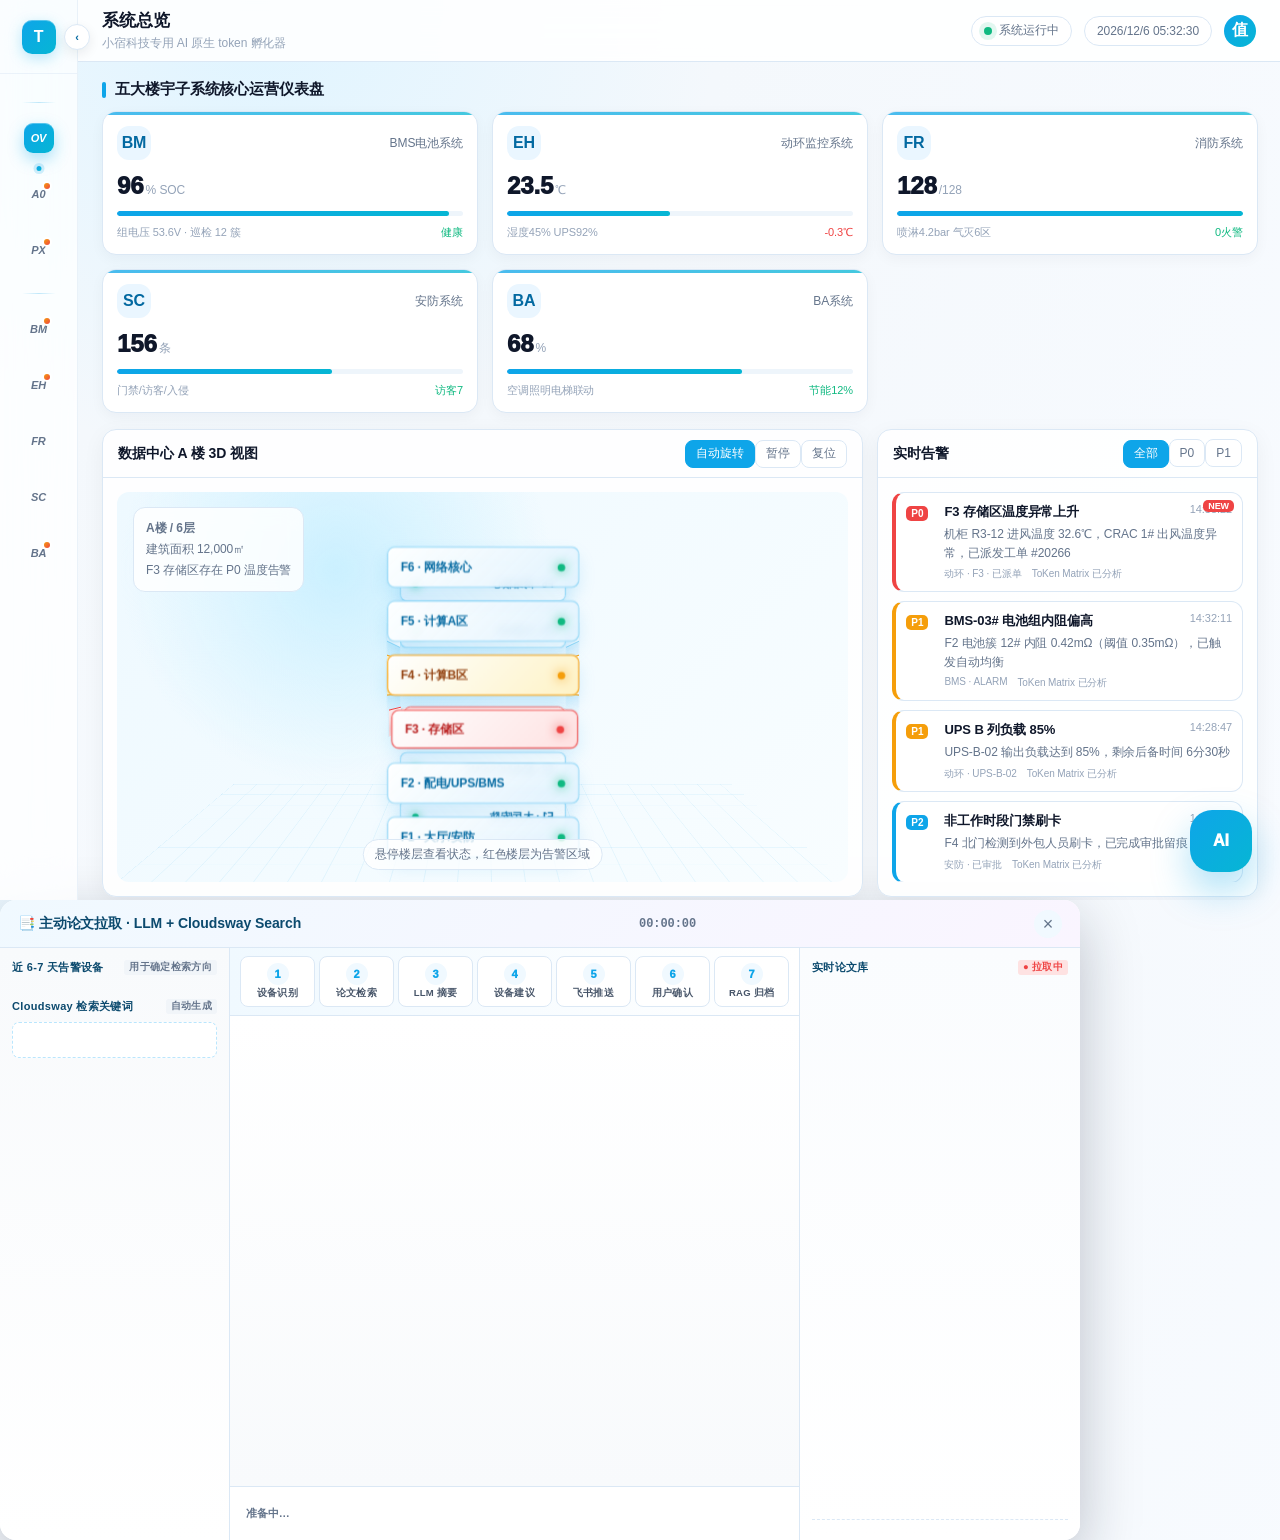
==== backend/console.html @ 140386ed "init: ToKen Matrix - 小宿科技原生AI token孵化器 (机房智能运维 AI Agent 系统)" ====
<!DOCTYPE html>
<html lang="zh-CN">
<head>
  <meta charset="UTF-8" />
  <meta name="viewport" content="width=device-width, initial-scale=1.0" />
  <title>ToKen Matrix · 小宿科技原生 AI token 孵化器</title>
  <style>
    :root{
      --page:#f4f8fc;--card:#fff;--soft:#eaf6ff;--soft2:#f8fbff;--line:#dbe8f5;
      --blue:#0ea5e9;--blue2:#06b6d4;--blue3:#0369a1;--green:#10b981;--orange:#f59e0b;--red:#ef4444;
      --title:#0f172a;--text:#334155;--muted:#64748b;--weak:#94a3b8;
      --shadow:0 10px 30px rgba(15,23,42,.08);--shadow2:0 16px 42px rgba(14,165,233,.16);
      --radius:14px;
    }
    *{box-sizing:border-box} body{margin:0;font-family:-apple-system,BlinkMacSystemFont,"SF Pro Display","SF Pro Text","Helvetica Neue","PingFang SC","Microsoft YaHei",sans-serif;background:radial-gradient(circle at 20% 0%,#dff4ff 0,#f4f8fc 34%,#f8fbff 100%);color:var(--text);height:100vh;overflow:hidden;-webkit-font-smoothing:antialiased;-moz-osx-font-smoothing:grayscale;letter-spacing:-.005em}
    /* ============== 苹果风侧边栏（图标 + 浮点） ============== */
    .app{height:100vh;display:flex}
    .sidebar{width:78px;background:rgba(255,255,255,.78);border-right:1px solid rgba(219,232,245,.55);backdrop-filter:blur(24px) saturate(180%);-webkit-backdrop-filter:blur(24px) saturate(180%);display:flex;flex-direction:column;align-items:center;transition:width .35s cubic-bezier(.4,0,.2,1);position:relative;z-index:10}
    .brand{height:74px;width:100%;display:flex;justify-content:center;align-items:center;border-bottom:1px solid rgba(219,232,245,.5);overflow:hidden;position:relative}
    .brand .logo{width:34px;height:34px;border-radius:10px;background:linear-gradient(135deg,#0ea5e9 0%,#06b6d4 100%);color:#fff;display:grid;place-items:center;font-weight:800;font-size:16px;box-shadow:0 4px 14px rgba(14,165,233,.28),inset 0 1px 0 rgba(255,255,255,.3);flex:0 0 auto;transition:transform .3s cubic-bezier(.4,0,.2,1)}
    .brand:hover .logo{transform:scale(1.08) rotate(-4deg)}
    .brand b,.brand span{display:none}
    .toggle-btn{position:absolute;top:24px;right:-13px;width:26px;height:26px;border-radius:50%;background:#fff;border:1px solid var(--line);box-shadow:0 4px 12px rgba(15,23,42,.08);color:var(--blue3);font-size:11px;font-weight:900;cursor:pointer;display:grid;place-items:center;z-index:5;transition:transform .3s cubic-bezier(.4,0,.2,1),background .2s,color .2s,box-shadow .2s}
    .toggle-btn:hover{background:var(--blue);color:#fff;border-color:var(--blue);box-shadow:0 6px 18px rgba(14,165,233,.32)}
    /* 菜单主体 */
    .menu{padding:14px 0;overflow:auto;width:100%;display:flex;flex-direction:column;align-items:center;gap:2px;flex:1}
    .menu::-webkit-scrollbar{width:0;display:none}
    .group{width:34px;height:1px;background:linear-gradient(90deg,transparent,rgba(14,165,233,.25),transparent);margin:14px 0 6px}
    /* 菜单项（图标 + 浮点） */
    .menu-item{width:52px;height:52px;border-radius:14px;display:grid;place-items:center;cursor:pointer;color:var(--muted);font-size:0;transition:transform .25s cubic-bezier(.4,0,.2,1),background .2s,color .2s;position:relative;margin:1px 0}
    .menu-item .menu-ico{width:30px;height:30px;border-radius:9px;display:grid;place-items:center;background:transparent;color:var(--muted);font-size:11px;font-weight:800;transition:all .3s cubic-bezier(.4,0,.2,1);position:relative}
    .menu-item .menu-ico::before{content:"";position:absolute;inset:0;border-radius:9px;background:linear-gradient(135deg,rgba(14,165,233,.08),rgba(6,182,212,.04));opacity:0;transition:opacity .25s}
    .menu-item:hover{transform:translateY(-1px)}
    .menu-item:hover .menu-ico{color:var(--blue3);background:rgba(14,165,233,.08)}
    .menu-item:hover .menu-ico::before{opacity:1}
    /* 选中状态：浮点指示（下方） + 图标高亮 */
    .menu-item.active .menu-ico{color:#fff;background:linear-gradient(135deg,#0ea5e9,#06b6d4);box-shadow:0 6px 16px rgba(14,165,233,.35),inset 0 1px 0 rgba(255,255,255,.3)}
    .menu-item.active::after{content:"";position:absolute;left:50%;bottom:-7px;width:5px;height:5px;border-radius:50%;background:linear-gradient(135deg,#0ea5e9,#06b6d4);transform:translateX(-50%);box-shadow:0 0 0 3px rgba(14,165,233,.18);animation:pxmDotIn .35s cubic-bezier(.4,0,.2,1)}
    @keyframes pxmDotIn{from{transform:translateX(-50%) scale(0);opacity:0}to{transform:translateX(-50%) scale(1);opacity:1}}
    .menu-item .badge,.menu-item.active .menu-ico::after{display:none}
    .menu-item .menu-ico::after{content:"";position:absolute;top:4px;right:4px;width:6px;height:6px;border-radius:50%;background:linear-gradient(135deg,#f59e0b,#ef4444);box-shadow:0 0 0 2px #fff;display:none}
    .menu-item[data-warn="1"] .menu-ico::after{display:block}
    /* 收起/展开状态 */
    .app.collapsed .sidebar{width:0;border-right-color:transparent}
    .app.collapsed .menu{opacity:0;pointer-events:none}
    .app.collapsed .toggle-btn{transform:rotate(180deg)}
    .app.collapsed .content,.app.collapsed .topbar{padding-left:24px}
    .app .content,.app .topbar{padding-left:24px;transition:padding-left .35s cubic-bezier(.4,0,.2,1)}
    .main{flex:1;min-width:0;display:flex;flex-direction:column}.topbar{height:62px;background:rgba(255,255,255,.88);border-bottom:1px solid var(--line);display:flex;align-items:center;justify-content:space-between;padding:0 24px;backdrop-filter:blur(18px)}.crumb b{color:var(--title);font-size:17px}.crumb span{display:block;color:var(--weak);font-size:12px;margin-top:3px}
    /* 小宿科技 logo:浅蓝色,仅在 agent-ops 页面显示 */
    .brand-xiaosu{display:none;align-items:center;height:24px;padding:0 10px 0 12px;margin-left:14px;background:linear-gradient(135deg,#f0f9ff,#e0f2fe);border:1px solid #bae6fd;border-radius:999px;position:relative;flex:0 0 auto;box-shadow:0 2px 6px rgba(14,165,233,.1)}
    .brand-xiaosu::before{content:"";width:5px;height:5px;border-radius:50%;background:linear-gradient(135deg,#38bdf8,#0ea5e9);margin-right:6px;box-shadow:0 0 0 3px rgba(56,189,248,.18);animation:pulse 2.4s infinite;flex:0 0 auto}
    .brand-xiaosu svg{height:14px;width:auto;display:block;filter:drop-shadow(0 1px 2px rgba(56,189,248,.3))}
    .brand-xiaosu.show{display:inline-flex;animation:brandIn .35s cubic-bezier(.4,0,.2,1) both}
    @keyframes brandIn{from{opacity:0;transform:translateX(-8px) scale(.92)}to{opacity:1;transform:translateX(0) scale(1)}}.top-actions{display:flex;align-items:center;gap:12px}.pill{height:30px;border:1px solid var(--line);border-radius:999px;background:#fff;padding:0 12px;display:flex;align-items:center;gap:7px;font-size:12px;color:var(--muted)}.dot{width:8px;height:8px;border-radius:50%;background:var(--green);box-shadow:0 0 0 5px rgba(16,185,129,.12);animation:pulse 2s infinite}.avatar{width:32px;height:32px;border-radius:50%;background:linear-gradient(135deg,var(--blue),var(--blue2));color:#fff;display:grid;place-items:center;font-weight:800}
    .content{flex:1;overflow:auto;padding:18px 22px 92px}.page{display:none;animation:fade .22s ease}.page.active{display:block}.section-title{display:flex;align-items:center;gap:9px;font-weight:900;color:var(--title);font-size:15px;margin:0 0 12px}.section-title:before{content:"";width:4px;height:16px;border-radius:4px;background:var(--blue)}
    .metrics{display:grid;grid-template-columns:repeat(5,minmax(0,1fr));gap:14px;margin-bottom:16px;align-items:stretch}.metric{background:var(--card);border:1px solid var(--line);border-radius:var(--radius);padding:14px;box-shadow:0 4px 14px rgba(15,23,42,.04);position:relative;overflow:hidden;transition:.25s;display:flex;flex-direction:column;min-height:138px}.metric:hover{transform:translateY(-3px);box-shadow:var(--shadow2);border-color:#9bdcff}.metric:after{content:"";position:absolute;inset:0 0 auto 0;height:3px;background:linear-gradient(90deg,var(--blue),var(--blue2));opacity:.75}.metric-head{display:flex;justify-content:space-between;align-items:center;margin-bottom:12px}.metric-ico{width:34px;height:34px;border-radius:12px;background:var(--soft);color:var(--blue3);font-weight:900;display:grid;place-items:center}.metric small{color:var(--muted);font-size:12px}.value{font-size:24px;font-weight:950;color:var(--title);font-variant-numeric:tabular-nums}.unit{font-size:12px;color:var(--weak);font-weight:500;margin-left:2px}.bar{height:5px;background:#eef5fb;border-radius:99px;margin:11px 0 9px;overflow:hidden}.bar i{display:block;height:100%;width:60%;background:linear-gradient(90deg,var(--blue),var(--blue2));border-radius:99px;transition:.7s}.meta{display:flex;justify-content:space-between;color:var(--weak);font-size:11px}.up{color:var(--green)}.down{color:var(--red)}.warnText{color:var(--orange)}
    .mid{display:grid;grid-template-columns:minmax(520px,2fr) minmax(330px,1fr);gap:14px;margin-bottom:16px;align-items:stretch}.mid>.panel{display:flex;flex-direction:column}.panel{background:rgba(255,255,255,.92);border:1px solid var(--line);border-radius:var(--radius);box-shadow:0 6px 22px rgba(15,23,42,.05);overflow:hidden}.panel-h{height:48px;border-bottom:1px solid var(--line);display:flex;align-items:center;justify-content:space-between;padding:0 15px}.panel-h b{color:var(--title);font-size:14px}.panel-b{padding:14px}.btn{border:1px solid var(--line);background:#fff;color:var(--muted);border-radius:8px;height:28px;padding:0 10px;cursor:pointer;font-size:12px;transition:.18s}.btn:hover,.btn.active{background:var(--blue);border-color:var(--blue);color:#fff}
    .building{height:390px;border-radius:12px;background:radial-gradient(circle at 30% 20%,#cbf0ff 0,transparent 36%),linear-gradient(135deg,#eef9ff,#f8fdff);position:relative;overflow:hidden;perspective:1200px;display:grid;place-items:center}.building:before{content:"";position:absolute;inset:0;background-image:linear-gradient(rgba(14,165,233,.08) 1px,transparent 1px),linear-gradient(90deg,rgba(14,165,233,.08) 1px,transparent 1px);background-size:34px 34px;transform:perspective(700px) rotateX(62deg) translateY(40%);transform-origin:bottom}.building-info{position:absolute;left:16px;top:15px;background:rgba(255,255,255,.84);border:1px solid var(--line);border-radius:12px;padding:10px 12px;line-height:1.75;font-size:12px;color:var(--muted);backdrop-filter:blur(10px)}.stage{width:200px;height:310px;position:relative;transform-style:preserve-3d;animation:rotateBuilding 24s linear infinite}.stage.paused{animation-play-state:paused}.floor{position:absolute;left:50%;top:50%;width:178px;height:38px;margin-left:-89px;transform-style:preserve-3d;transition:.25s;cursor:pointer}.floor:hover{filter:brightness(1.02);scale:1.04}.face{position:absolute;inset:0;border:1px solid rgba(14,165,233,.42);border-radius:7px;background:linear-gradient(135deg,rgba(255,255,255,.96),rgba(224,242,254,.9));box-shadow:0 8px 18px rgba(14,165,233,.14);display:flex;align-items:center;justify-content:space-between;padding:0 12px;font-size:11px;font-weight:900;color:var(--blue3);backdrop-filter:blur(4px)}.front{transform:translateZ(89px)}.back{transform:translateZ(-89px) rotateY(180deg)}.right{transform:rotateY(90deg) translateZ(89px)}.left{transform:rotateY(-90deg) translateZ(89px)}.floor.alert .face{border-color:var(--red);background:linear-gradient(135deg,#fff,#fee2e2);color:#b91c1c;animation:alarm 1.4s infinite}.floor.warn .face{border-color:var(--orange);background:linear-gradient(135deg,#fff,#fef3c7);color:#92400e}.led{width:7px;height:7px;border-radius:50%;background:var(--green);box-shadow:0 0 10px var(--green)}.floor.alert .led{background:var(--red);box-shadow:0 0 10px var(--red)}.floor.warn .led{background:var(--orange);box-shadow:0 0 10px var(--orange)}.hint{position:absolute;bottom:12px;left:50%;transform:translateX(-50%);font-size:12px;color:var(--muted);background:rgba(255,255,255,.8);border:1px solid var(--line);border-radius:999px;padding:6px 12px}
    .alerts{height:390px;overflow:auto}.alert{display:flex;gap:10px;border:1px solid var(--line);border-left-width:4px;border-radius:12px;padding:10px;margin-bottom:9px;background:#fff;position:relative;animation:slideIn .22s ease}.alert:hover{background:#f8fcff;transform:translateX(2px)}.alert.p0{border-left-color:var(--red)}.alert.p1{border-left-color:var(--orange)}.alert.p2{border-left-color:var(--blue)}.alert.p3{border-left-color:var(--green)}.alert.new:after{content:"NEW";position:absolute;right:8px;top:7px;background:var(--red);color:#fff;border-radius:5px;padding:1px 5px;font-size:9px;font-weight:900;animation:blink 1.2s infinite}.level{font-size:10px;font-weight:900;color:#fff;border-radius:5px;padding:2px 5px;margin-right:6px}.p0 .level{background:var(--red)}.p1 .level{background:var(--orange)}.p2 .level{background:var(--blue)}.p3 .level{background:var(--green)}.alert-title{font-size:13px;font-weight:900;color:var(--title)}.alert-desc{font-size:12px;color:var(--muted);line-height:1.55;margin-top:4px}.alert-meta{display:flex;gap:10px;font-size:10px;color:var(--weak);margin-top:5px}.alert-time{font-size:11px;color:var(--weak);margin-left:auto;white-space:nowrap}
    .bottom{display:grid;grid-template-columns:1fr 1fr;gap:14px}.activity{display:flex;gap:11px;background:#f8fbff;border:1px solid var(--line);border-radius:12px;padding:11px;margin-bottom:10px;transition:.2s}.activity:hover{transform:translateY(-2px);box-shadow:var(--shadow)}.aico{width:34px;height:34px;border-radius:11px;background:linear-gradient(135deg,var(--blue),var(--blue2));color:#fff;display:grid;place-items:center;font-size:12px;font-weight:900;flex:0 0 auto}.activity h4{margin:0 0 4px;color:var(--title);font-size:13px}.activity p{margin:0;color:var(--muted);font-size:12px;line-height:1.5}.trace{display:flex;align-items:center;gap:5px;margin-top:8px;flex-wrap:wrap}.node{font-size:10px;border-radius:999px;padding:3px 7px;background:#e0f2fe;color:var(--blue3);font-weight:900}.node.done{background:#dcfce7;color:#047857}.node.active{background:var(--blue);color:#fff;animation:nodePulse 1.3s infinite}.arrow{font-size:10px;color:var(--weak)}.tag{display:inline-block;font-size:10px;font-weight:900;border-radius:6px;padding:2px 6px;background:#e0f2fe;color:var(--blue3);margin-top:7px}.tag.warn{background:#fef3c7;color:#b45309}.tag.danger{background:#fee2e2;color:#b91c1c}.tag.ok{background:#dcfce7;color:#047857}.actions{display:flex;gap:7px;margin-top:8px}
    .details{display:grid;grid-template-columns:repeat(4,1fr);gap:12px;align-items:stretch}.detail-card{background:#fff;border:1px solid var(--line);border-radius:14px;padding:14px;box-shadow:0 6px 20px rgba(15,23,42,.04);display:flex;flex-direction:column;min-height:148px}.detail-card h3{margin:0 0 12px;color:var(--title);font-size:14px;display:flex;align-items:center;gap:7px}.detail-card h3:before{content:"";width:3px;height:12px;background:linear-gradient(180deg,var(--blue),var(--blue2));border-radius:2px}.kv{display:flex;justify-content:space-between;border-bottom:1px dashed #e8f0f8;padding:8px 0;font-size:12px}.kv span:first-child{color:var(--muted)}.kv strong{color:var(--title)}
    .ai-fab{position:fixed;right:28px;bottom:28px;width:62px;height:62px;border-radius:22px;background:linear-gradient(135deg,var(--blue),var(--blue2));box-shadow:0 18px 38px rgba(14,165,233,.35);display:grid;place-items:center;color:#fff;font-weight:950;cursor:pointer;z-index:50;animation:float 3s ease-in-out infinite}.ai-dialog{position:fixed;right:28px;bottom:104px;width:390px;height:520px;background:#fff;border:1px solid var(--line);border-radius:20px;box-shadow:0 28px 70px rgba(15,23,42,.22);display:none;flex-direction:column;overflow:hidden;z-index:51}.ai-dialog.open{display:flex;animation:pop .2s ease}.ai-head{height:58px;background:linear-gradient(135deg,var(--blue),var(--blue2));color:#fff;display:flex;align-items:center;justify-content:space-between;padding:0 16px}.ai-head b{font-size:15px}.ai-head small{display:block;opacity:.86;font-size:11px;margin-top:2px}.ai-close{border:0;background:rgba(255,255,255,.18);color:#fff;border-radius:9px;width:30px;height:30px;cursor:pointer}.msgs{flex:1;background:#f6fbff;padding:14px;overflow:auto}.msg{display:flex;margin-bottom:10px}.bubble{max-width:78%;border-radius:14px;padding:9px 11px;font-size:13px;line-height:1.55;box-shadow:0 2px 8px rgba(15,23,42,.05)}.msg.user{justify-content:flex-end}.msg.user .bubble{background:var(--blue);color:#fff;border-bottom-right-radius:4px}.msg.bot .bubble{background:#fff;color:var(--text);border:1px solid var(--line);border-bottom-left-radius:4px}.ai-input{height:62px;border-top:1px solid var(--line);display:flex;gap:8px;padding:10px;background:#fff}.ai-input input{flex:1;border:1px solid var(--line);border-radius:12px;padding:0 12px;outline:none}.ai-input input:focus{border-color:var(--blue);box-shadow:0 0 0 3px rgba(14,165,233,.1)}.ai-input button{border:0;border-radius:12px;background:var(--blue);color:#fff;padding:0 16px;font-weight:900;cursor:pointer}.hidden{display:none!important}
    @keyframes rotateBuilding{from{transform:rotateX(-15deg) rotateY(0)}to{transform:rotateX(-15deg) rotateY(360deg)}}@keyframes alarm{50%{box-shadow:0 0 26px rgba(239,68,68,.45)}}@keyframes pulse{50%{box-shadow:0 0 0 8px rgba(16,185,129,0)}}@keyframes blink{50%{opacity:.45}}@keyframes slideIn{from{opacity:0;transform:translateX(-30px)}to{opacity:1;transform:translateX(0)}}@keyframes nodePulse{50%{transform:scale(1.08)}}@keyframes fade{from{opacity:0;transform:translateY(4px)}to{opacity:1;transform:translateY(0)}}@keyframes float{50%{transform:translateY(-7px)}}@keyframes pop{from{opacity:0;transform:translateY(8px) scale(.98)}to{opacity:1;transform:translateY(0) scale(1)}}
    @media(max-width:1400px){.metrics{grid-template-columns:repeat(3,1fr)}.details{grid-template-columns:repeat(2,1fr)}}@media(max-width:1100px){.sidebar{width:74px}.mid,.bottom{grid-template-columns:1fr}.metrics{grid-template-columns:repeat(2,1fr)}}
    /* ============== Agent 运营管理平台 ============== */
    .ops-top{display:grid;grid-template-columns:0.95fr 1.45fr 1.05fr;gap:14px;margin-bottom:14px;align-items:stretch}
    .ops-top .panel{display:flex;flex-direction:column;min-height:680px}
    .ops-top .panel-b{flex:1;min-height:0;display:flex;flex-direction:column;gap:10px}
    .cfg-card{position:relative;overflow:hidden}.cfg-grid{display:grid;grid-template-columns:repeat(3,1fr);gap:10px;margin-top:10px}.cfg-cell{background:#f4faff;border:1px solid #d8ecf8;border-radius:10px;padding:9px 11px;display:flex;flex-direction:column;gap:4px;transition:.2s}.cfg-cell:hover{background:#e8f5ff;border-color:#9bd6ff;transform:translateY(-2px)}.cfg-cell b{color:var(--title);font-size:12px}.cfg-cell small{color:var(--muted);font-size:11px;display:flex;justify-content:space-between;align-items:center}.pill-mini{font-size:9px;font-weight:900;padding:1px 6px;border-radius:5px;background:#dcfce7;color:#047857}.pill-mini.warn{background:#fef3c7;color:#b45309}.pill-mini.idle{background:#e0f2fe;color:#0369a1}
    .skill-card .skill-row{display:grid;grid-template-columns:1fr 1fr 1fr;gap:9px;margin-top:9px}.skill-pill{border:1px solid var(--line);border-radius:10px;padding:9px;background:#fff;display:flex;flex-direction:column;gap:5px;position:relative;overflow:hidden}.skill-pill.iter{background:linear-gradient(135deg,#fff,#e0f2fe);border-color:#9bd6ff;animation:iterGlow 2s infinite}.skill-pill .nm{display:flex;justify-content:space-between;align-items:center;font-size:12px;font-weight:900;color:var(--title)}.skill-pill .bar{height:4px}.skill-pill .step{font-size:10px;color:var(--muted)}.skill-pill .iter-tag{position:absolute;top:6px;right:7px;font-size:9px;font-weight:900;color:var(--blue3);background:#e0f2fe;padding:1px 5px;border-radius:5px;animation:blink 1.4s infinite}
    .graph-wrap{position:relative;min-height:210px;background:linear-gradient(135deg,#f6fbff,#eaf5ff);border-radius:12px;border:1px solid var(--line);overflow:hidden}.graph-wrap svg{width:100%;height:210px;display:block}.gn{fill:#fff;stroke:#0ea5e9;stroke-width:1.4}.gn.active{fill:#0ea5e9}.gn.warn{fill:#f59e0b}.gn.danger{fill:#ef4444}.gn.muted{fill:#cbd5e1;stroke:#94a3b8}.glink{stroke:#7dd3fc;stroke-width:1;fill:none;stroke-dasharray:4 3;animation:dashflow 4s linear infinite}.glink.active{stroke:#0ea5e9;stroke-width:1.6;stroke-dasharray:6 3;animation:dashflow 1.2s linear infinite}.glink.new{stroke:#10b981;stroke-width:2;stroke-dasharray:8 4;animation:dashflow 1s linear infinite}.glabel{font:10px/1 "Microsoft YaHei",sans-serif;fill:#0f172a;font-weight:700}.glegend{position:absolute;left:10px;top:8px;display:flex;gap:9px;font-size:10px;color:var(--muted);background:rgba(255,255,255,.85);border:1px solid var(--line);border-radius:8px;padding:4px 8px}.glegend i{display:inline-block;width:9px;height:9px;border-radius:2px;margin-right:4px;vertical-align:middle}
    .iter-line{display:grid;grid-template-columns:repeat(4,1fr);gap:8px;margin-top:10px}.iter-step{background:linear-gradient(135deg,#fff,#f4faff);border:1px solid var(--line);border-radius:9px;padding:8px 10px;position:relative;overflow:hidden}.iter-step h5{margin:0;font-size:12px;color:var(--title);display:flex;align-items:center;gap:6px}.iter-step p{margin:5px 0 0;font-size:11px;color:var(--muted);line-height:1.5}.iter-step .num{position:absolute;right:8px;top:7px;width:18px;height:18px;border-radius:50%;background:#e0f2fe;color:#0369a1;font-size:10px;font-weight:900;display:grid;place-items:center}.iter-step.flow::before{content:"";position:absolute;left:0;right:0;top:0;height:2px;background:linear-gradient(90deg,transparent,#0ea5e9,transparent);background-size:200% 100%;animation:scan 2.4s linear infinite}
    .ops-mid{display:grid;grid-template-columns:1fr 280px 1fr;gap:14px;margin-bottom:14px}
    /* ============== 今日运行日日志 ============== */
    .daylog-wrap{display:grid;grid-template-columns:140px 1fr;gap:0;background:linear-gradient(135deg,#f6fbff,#fff);border:1px solid var(--line);border-radius:14px;overflow:hidden;box-shadow:0 4px 16px rgba(15,23,42,.05)}
    .daylog-rail{background:linear-gradient(180deg,#0ea5e9,#06b6d4);color:#fff;padding:14px 12px;display:flex;flex-direction:column;gap:9px;position:relative;overflow:hidden}
    .daylog-rail::before{content:"";position:absolute;left:0;right:0;top:0;bottom:0;background-image:linear-gradient(rgba(255,255,255,.07) 1px,transparent 1px);background-size:14px 14px;pointer-events:none}
    .daylog-rail .h{font-size:11px;font-weight:900;letter-spacing:.04em;display:flex;align-items:center;gap:5px;position:relative;z-index:1}
    .daylog-rail .h i{width:6px;height:6px;border-radius:50%;background:#fff;box-shadow:0 0 0 3px rgba(255,255,255,.25);animation:pulse 2s infinite}
    .daylog-rail .num{font-size:24px;font-weight:950;line-height:1.1;position:relative;z-index:1}
    .daylog-rail .num small{font-size:11px;font-weight:700;opacity:.85;display:block;margin-top:2px}
    .daylog-rail .stats{display:flex;flex-direction:column;gap:7px;margin-top:4px;position:relative;z-index:1}
    .daylog-rail .st{background:rgba(255,255,255,.14);border:1px solid rgba(255,255,255,.2);border-radius:8px;padding:6px 8px;backdrop-filter:blur(6px)}
    .daylog-rail .st small{display:block;font-size:9px;opacity:.85;font-weight:700;letter-spacing:.04em}
    .daylog-rail .st b{font-size:13px;font-weight:950;display:flex;align-items:baseline;gap:3px;margin-top:1px}
    .daylog-rail .st b small{font-size:10px;font-weight:700;opacity:.7;display:inline}
    .daylog-main{padding:0;display:flex;flex-direction:column;min-width:0}
    .daylog-timeline{position:relative;padding:12px 14px;flex:1;min-height:0;overflow-y:auto;display:flex;flex-direction:column;gap:7px}
    .daylog-timeline::-webkit-scrollbar{width:6px}
    .daylog-timeline::-webkit-scrollbar-thumb{background:rgba(14,165,233,.22);border-radius:99px}
    .dl-row{display:grid;grid-template-columns:62px 14px 1fr;gap:9px;align-items:start;position:relative;animation:slideIn .25s ease both}
    .dl-row .t{font-size:10.5px;color:var(--muted);font-weight:800;font-variant-numeric:tabular-nums;text-align:right;padding-top:3px;letter-spacing:.02em}
    .dl-row .d{display:flex;flex-direction:column;align-items:center;position:relative;min-height:32px}
    .dl-row .d::before{content:"";position:absolute;top:0;bottom:-9px;left:50%;width:1px;background:linear-gradient(180deg,#bae6fd,transparent);margin-left:-0.5px}
    .dl-row:last-child .d::before{display:none}
    .dl-row .d .dot{width:11px;height:11px;border-radius:50%;border:2px solid #fff;box-shadow:0 0 0 2px var(--blue);z-index:1;margin-top:3px;background:var(--blue)}
    .dl-row.ok .d .dot{background:#10b981;box-shadow:0 0 0 2px #10b981}
    .dl-row.warn .d .dot{background:#f59e0b;box-shadow:0 0 0 2px #f59e0b}
    .dl-row.err .d .dot{background:#ef4444;box-shadow:0 0 0 2px #ef4444;animation:blink 1.2s infinite}
    .dl-row .b{background:#fff;border:1px solid var(--line);border-radius:9px;padding:7px 10px;line-height:1.55;font-size:11.5px;color:#334155;box-shadow:0 2px 6px rgba(15,23,42,.04)}
    .dl-row .b .head{display:flex;align-items:center;justify-content:space-between;gap:6px;margin-bottom:2px}
    .dl-row .b .head b{color:var(--title);font-size:12px;font-weight:900}
    .dl-row .b .head .tag-mini{font-size:9px;font-weight:900;padding:1px 5px;border-radius:4px;background:#e0f2fe;color:#0369a1;flex:0 0 auto}
    .dl-row.ok .b .head .tag-mini{background:#dcfce7;color:#047857}
    .dl-row.warn .b .head .tag-mini{background:#fef3c7;color:#b45309}
    .dl-row.err .b .head .tag-mini{background:#fee2e2;color:#b91c1c}
    .dl-row .b p{margin:0;color:var(--muted);font-size:11px}
    .dl-row .b .meta{display:flex;gap:6px;margin-top:3px;font-size:9.5px;color:var(--weak);flex-wrap:wrap}
    .dl-row .b .meta code{background:#f0f9ff;color:#0369a1;padding:0 4px;border-radius:3px;font-size:9.5px;font-weight:800}
    .sys-log{display:flex;flex-direction:column;gap:8px;max-height:420px;overflow:auto;padding-right:4px}
    .sys-log .group-log{border:1px solid var(--line);border-radius:12px;background:#fff;overflow:hidden}
    .sys-log .gh{display:flex;align-items:center;justify-content:space-between;padding:8px 12px;background:linear-gradient(90deg,#f6fbff,#fff);border-bottom:1px solid var(--line)}
    .sys-log .gh b{font-size:12px;color:var(--title);display:flex;align-items:center;gap:7px}
    .sys-log .gh .dotmark{width:8px;height:8px;border-radius:50%;background:var(--green)}.sys-log .gh .dotmark.warn{background:var(--orange)}.sys-log .gh .dotmark.danger{background:var(--red);box-shadow:0 0 0 4px rgba(239,68,68,.18);animation:alarm 1.4s infinite}
    .sys-log .gb{padding:6px 10px;font-size:11px;color:var(--muted);display:flex;justify-content:space-between;border-top:1px dashed #eef5fb;animation:slideIn .25s ease}.sys-log .gb:first-of-type{border-top:0}.sys-log .gb b{color:var(--title);font-weight:600;font-size:12px}
    .robot-stage{position:relative;display:grid;place-items:center;background:radial-gradient(circle at 50% 40%,#e6f6ff 0,#f6fbff 60%,#fff 100%);border-radius:14px;border:1px solid var(--line);min-height:420px;overflow:hidden}
    .robot-stage:before{content:"";position:absolute;inset:0;background-image:linear-gradient(rgba(14,165,233,.06) 1px,transparent 1px),linear-gradient(90deg,rgba(14,165,233,.06) 1px,transparent 1px);background-size:28px 28px;mask:radial-gradient(circle,transparent 30%,#000 75%)}
    .robot{position:relative;width:170px;height:200px;z-index:2;animation:robotFloat 4s ease-in-out infinite}
    .robot .head{width:110px;height:90px;margin:0 auto;background:linear-gradient(135deg,#fff,#cbf0ff);border:2px solid #0ea5e9;border-radius:24px 24px 30px 30px;position:relative;box-shadow:0 10px 30px rgba(14,165,233,.25)}
    .robot .eye{position:absolute;top:38%;width:18px;height:18px;border-radius:50%;background:#0f172a;box-shadow:0 0 12px #0ea5e9}
    .robot .eye.l{left:24%}.robot .eye.r{right:24%}.robot .eye:after{content:"";position:absolute;inset:4px;border-radius:50%;background:#7dd3fc;animation:eyePulse 1.6s infinite}
    .robot .mouth{position:absolute;left:50%;bottom:18%;transform:translateX(-50%);width:34px;height:6px;background:#0ea5e9;border-radius:99px}
    .robot .ant{position:absolute;top:-12px;left:50%;transform:translateX(-50%);width:6px;height:14px;background:#0ea5e9;border-radius:3px}
    .robot .ant:before{content:"";position:absolute;top:-7px;left:-6px;width:18px;height:18px;border-radius:50%;background:radial-gradient(circle,#fff,#0ea5e9);animation:blink 1s infinite}
    .robot .body{width:130px;height:80px;margin:6px auto 0;background:linear-gradient(135deg,#fff,#bae6fd);border:2px solid #0ea5e9;border-radius:24px;position:relative;display:grid;place-items:center;color:var(--blue3);font-weight:900;font-size:13px;letter-spacing:.05em}
    .robot .body small{position:absolute;bottom:8px;font-size:9px;color:var(--muted);font-weight:500;letter-spacing:0}
    .robot .arm{position:absolute;top:110px;width:18px;height:50px;background:linear-gradient(180deg,#fff,#7dd3fc);border:2px solid #0ea5e9;border-radius:99px}.robot .arm.l{left:6px;transform-origin:top center;animation:armL 2.4s ease-in-out infinite}.robot .arm.r{right:6px;transform-origin:top center;animation:armR 2.4s ease-in-out infinite}
    .robot-orbit{position:absolute;width:300px;height:300px;border:1px dashed rgba(14,165,233,.3);border-radius:50%;animation:spin 18s linear infinite}
    .robot-orbit:after,.robot-orbit:before{content:"";position:absolute;width:12px;height:12px;border-radius:50%;background:#0ea5e9;box-shadow:0 0 14px #0ea5e9}
    .robot-orbit:before{top:-6px;left:50%;transform:translateX(-50%)}.robot-orbit:after{bottom:-6px;left:50%;transform:translateX(-50%);background:#10b981;box-shadow:0 0 14px #10b981}
    .robot-hint{position:absolute;bottom:14px;left:50%;transform:translateX(-50%);background:rgba(255,255,255,.86);border:1px solid var(--line);border-radius:999px;padding:6px 14px;font-size:12px;color:var(--blue3);font-weight:700;display:flex;align-items:center;gap:6px}
    .robot-hint .blink{width:6px;height:6px;border-radius:50%;background:var(--green);animation:blink 1.2s infinite}
    .work-col{display:flex;flex-direction:column;gap:10px}
    .work-card{background:#fff;border:1px solid var(--line);border-radius:12px;padding:12px;box-shadow:0 4px 16px rgba(15,23,42,.04);position:relative;overflow:hidden}
    .work-card h4{margin:0;font-size:13px;color:var(--title);display:flex;align-items:center;gap:7px}
    .work-card .sub{font-size:11px;color:var(--muted);margin-top:4px}
    .work-card .track{margin-top:9px;display:flex;flex-direction:column;gap:6px}
    .work-row{display:flex;justify-content:space-between;align-items:center;padding:7px 9px;border-radius:8px;background:#f6fbff;font-size:12px}
    .work-row .l{display:flex;align-items:center;gap:7px;color:var(--title);font-weight:600}
    .work-row .r{display:flex;align-items:center;gap:6px}
    .work-row .r small{color:var(--muted);font-size:10px}
    .work-row.flow{background:linear-gradient(90deg,#e0f2fe,#fff)}
    .work-row.flow .dotpulse{width:6px;height:6px;border-radius:50%;background:var(--blue);box-shadow:0 0 0 0 rgba(14,165,233,.5);animation:dotpulse 1.4s infinite}
    .ops-foot{display:grid;grid-template-columns:1.4fr 1fr;gap:14px}
    .feed{display:flex;flex-direction:column;gap:7px;max-height:230px;overflow:auto}
    .feed-row{display:grid;grid-template-columns:80px 1fr auto;gap:10px;align-items:center;padding:7px 10px;background:#f6fbff;border:1px solid var(--line);border-radius:9px;font-size:12px;animation:slideIn .3s ease}
    .feed-row .t{color:var(--weak);font-variant-numeric:tabular-nums}
    .feed-row .m{color:var(--text)}
    .feed-row .m b{color:var(--title)}
    .feed-row .tag-pill{font-size:10px;font-weight:900;padding:2px 7px;border-radius:5px;background:#e0f2fe;color:var(--blue3);white-space:nowrap}.feed-row .tag-pill.g{background:#dcfce7;color:#047857}.feed-row .tag-pill.w{background:#fef3c7;color:#b45309}.feed-row .tag-pill.r{background:#fee2e2;color:#b91c1c}
    .skill-tree{background:#fff;border:1px solid var(--line);border-radius:12px;padding:12px}.skill-tree h4{margin:0 0 8px;font-size:13px;color:var(--title)}.skill-branch{border-left:2px solid #cbe8f8;padding:6px 0 6px 10px;margin-left:6px}.skill-leaf{font-size:12px;color:var(--text);padding:4px 8px;border-radius:7px;background:#f4faff;display:flex;justify-content:space-between;align-items:center;margin-bottom:5px}.skill-leaf b{color:var(--title)}.skill-leaf small{color:var(--muted);font-size:10px}
    /* ============== Agent 平台 · 三层仪表盘 ============== */
    .l-tag{display:inline-flex;align-items:center;gap:5px;background:linear-gradient(135deg,#0ea5e9,#06b6d4);color:#fff;padding:3px 8px;border-radius:6px;font-size:10px;font-weight:800;letter-spacing:.04em;box-shadow:0 4px 10px rgba(14,165,233,.25);margin-right:6px}
    /* ============== 新增: 热力图/仪表盘/函数图/环图 ============== */
    .heatmap-wrap{position:relative;background:linear-gradient(135deg,#fafcfe,#fff);border:1px solid var(--line);border-radius:10px;padding:8px 10px;margin-top:8px}
    .heat-labels{display:flex;justify-content:space-between;padding-left:54px;font-size:9px;color:var(--muted);font-weight:600;margin-bottom:4px}
    .heat-labels span{flex:1;text-align:center}
    .heat-row{display:flex;align-items:center;gap:4px;margin-bottom:2px}
    .heat-row .rn{width:50px;font-size:10px;font-weight:800;color:var(--title);text-align:right;padding-right:6px;flex:0 0 auto}
    .heat-row .rc{flex:1;display:grid;grid-template-columns:repeat(24,1fr);gap:1px}
    .heat-cell{height:18px;border-radius:2px;background:#10b981;cursor:pointer;transition:transform .15s,box-shadow .15s;position:relative}
    .heat-cell:hover{transform:scale(1.4);z-index:5;box-shadow:0 4px 12px rgba(15,23,42,.25)}
    .heat-cell.w{background:#fcd34d}.heat-cell.d{background:#f87171;animation:dotpulse 1.4s infinite}
    .heat-tip{position:absolute;bottom:100%;left:50%;transform:translateX(-50%);background:#0f172a;color:#fff;font-size:9px;padding:3px 6px;border-radius:4px;white-space:nowrap;opacity:0;pointer-events:none;transition:opacity .15s;margin-bottom:4px}
    .heat-cell:hover .heat-tip{opacity:1}
    .heat-legend{display:flex;align-items:center;gap:6px;font-size:10px;color:var(--muted);margin-top:6px;padding-left:54px}
    .heat-legend .g{width:10px;height:10px;border-radius:2px;display:inline-block}
    .gauge-wrap{position:relative;display:grid;place-items:center;background:linear-gradient(135deg,#fafcfe,#fff);border:1px solid var(--line);border-radius:10px;padding:10px;margin-top:8px}
    .gauge-center{position:absolute;top:62%;left:50%;transform:translate(-50%,-50%);text-align:center}
    .gauge-center .v{font-size:26px;font-weight:950;color:var(--title);font-variant-numeric:tabular-nums;letter-spacing:-.02em;line-height:1}
    .gauge-center .u{font-size:10px;color:var(--muted);margin-top:2px;display:block;font-weight:600}
    .gauge-center .l{font-size:9px;color:var(--muted);margin-top:3px;display:block;text-transform:uppercase;letter-spacing:.05em}
    .funnel{display:flex;flex-direction:column;gap:5px;margin-top:6px}
    .fstep{display:grid;grid-template-columns:80px 1fr 50px;align-items:center;gap:8px;padding:5px 8px;border-radius:8px;background:linear-gradient(135deg,#fafcfe,#fff);border:1px solid var(--line);transition:.2s;position:relative;overflow:hidden}
    .fstep:hover{transform:translateX(2px);box-shadow:0 4px 12px rgba(15,23,42,.06);border-color:#9bdcff}
    .fstep .nm{font-size:10.5px;color:var(--title);font-weight:800;display:flex;align-items:center;gap:5px}
    .fstep .nm .n{width:16px;height:16px;border-radius:50%;background:linear-gradient(135deg,var(--blue),var(--blue2));color:#fff;font-size:9px;font-weight:900;display:grid;place-items:center;flex:0 0 auto}
    .fstep .bar-wrap{height:14px;background:#eef5fb;border-radius:99px;overflow:hidden;position:relative;border:1px solid #dbeafe}
    .fstep .bar-fill{height:100%;background:linear-gradient(90deg,var(--blue),var(--blue2));border-radius:99px;transition:width .8s ease;position:relative}
    .fstep .bar-fill::after{content:"";position:absolute;right:0;top:0;bottom:0;width:30px;background:linear-gradient(90deg,transparent,rgba(255,255,255,.4))}
    .fstep .v{font-size:11px;font-weight:900;color:var(--title);text-align:right;font-variant-numeric:tabular-nums}
    .fstep .pct{font-size:9px;color:var(--muted);font-weight:600;margin-left:3px}
    .fstep.bot .bar-fill{background:linear-gradient(90deg,#10b981,#34d399)}
    .fstep.danger .nm .n{background:linear-gradient(135deg,#ef4444,#fb7185)}
    .donut-wrap{position:relative;display:grid;place-items:center;background:linear-gradient(135deg,#fafcfe,#fff);border:1px solid var(--line);border-radius:10px;padding:8px;margin-top:8px;min-height:150px}
    .donut-center{position:absolute;top:50%;left:50%;transform:translate(-50%,-50%);text-align:center;pointer-events:none}
    .donut-center .v{font-size:20px;font-weight:950;color:var(--title);font-variant-numeric:tabular-nums;line-height:1}
    .donut-center .u{font-size:9px;color:var(--muted);margin-top:2px;display:block;font-weight:600;text-transform:uppercase;letter-spacing:.05em}
    .donut-legend{display:grid;grid-template-columns:1fr 1fr;gap:4px;margin-top:8px;font-size:10px}
    .donut-legend .it{display:flex;align-items:center;gap:5px;color:var(--text)}
    .donut-legend .it .d{width:8px;height:8px;border-radius:2px;flex:0 0 auto}
    .donut-legend .it .v{margin-left:auto;color:var(--title);font-weight:800;font-variant-numeric:tabular-nums}
    .l-tag.l2{background:linear-gradient(135deg,#10b981,#34d399);box-shadow:0 4px 10px rgba(16,185,129,.25)}
    .l-tag.l3{background:linear-gradient(135deg,#8b5cf6,#a78bfa);box-shadow:0 4px 10px rgba(139,92,246,.25)}
    .layer-title{display:flex;align-items:center;justify-content:space-between;flex-wrap:wrap;gap:8px}
    .layer-title .meta{font-size:11px;color:var(--muted);font-weight:500}
    .kpi-grid{display:grid;grid-template-columns:repeat(2,1fr);gap:9px;margin-bottom:12px}
    .kpi{background:linear-gradient(135deg,#fff,#f6fbff);border:1px solid var(--line);border-radius:11px;padding:11px 12px;position:relative;overflow:hidden;transition:.2s}
    .kpi:hover{transform:translateY(-1px);box-shadow:0 8px 22px rgba(15,23,42,.07);border-color:#9bdcff}
    .kpi::before{content:"";position:absolute;left:0;top:0;bottom:0;width:3px;background:linear-gradient(180deg,var(--blue),var(--blue2))}
    .kpi.ok::before{background:linear-gradient(180deg,#10b981,#34d399)}
    .kpi.warn::before{background:linear-gradient(180deg,#f59e0b,#fbbf24)}
    .kpi.danger::before{background:linear-gradient(180deg,#ef4444,#fb7185)}
    .kpi .lbl{font-size:10.5px;color:var(--muted);text-transform:uppercase;letter-spacing:.04em;font-weight:700}
    .kpi .val{font-size:22px;font-weight:900;color:var(--title);font-variant-numeric:tabular-nums;letter-spacing:-.02em;margin-top:2px;line-height:1.1}
    .kpi .delta{font-size:10.5px;color:var(--muted);margin-top:2px;display:flex;align-items:center;gap:4px}
    .kpi .delta b{color:#047857;font-weight:700}.kpi .delta b.dn{color:#b91c1c}
    .chart-card{background:#fff;border:1px solid var(--line);border-radius:12px;padding:12px;box-shadow:0 4px 14px rgba(15,23,42,.04);margin-bottom:10px}
    .chart-card h5{margin:0 0 8px;font-size:12px;color:var(--title);font-weight:800;display:flex;align-items:center;justify-content:space-between}
    .chart-card h5 small{color:var(--muted);font-weight:500;font-size:10.5px}
    .chart-card svg{width:100%;display:block}
    .chart-legend{display:flex;flex-wrap:wrap;gap:8px;margin-top:6px;font-size:10.5px;color:var(--muted)}
    .chart-legend i{display:inline-block;width:9px;height:9px;border-radius:2px;margin-right:4px;vertical-align:middle}
    .spark-row{display:grid;grid-template-columns:repeat(5,1fr);gap:8px;margin-top:6px}
    .spark-cell{background:linear-gradient(135deg,#fafcfe,#fff);border:1px solid var(--line);border-radius:9px;padding:8px 9px;display:flex;flex-direction:column;gap:4px;transition:.2s;min-width:0}
    .spark-cell:hover{border-color:#9bdcff;transform:translateY(-1px)}
    .spark-cell .name{font-size:10.5px;color:var(--muted);font-weight:700;text-transform:uppercase;letter-spacing:.04em;display:flex;justify-content:space-between;align-items:center}
    .spark-cell .name .pulse{width:6px;height:6px;border-radius:50%;background:#10b981;box-shadow:0 0 0 0 rgba(16,185,129,.6);animation:dotpulse 2s infinite}
    .spark-cell .name .pulse.w{background:#f59e0b;box-shadow:0 0 0 0 rgba(245,158,11,.6)}
    .spark-cell .name .pulse.d{background:#ef4444;box-shadow:0 0 0 0 rgba(239,68,68,.6)}
    .spark-cell .num{font-size:14px;color:var(--title);font-weight:900;font-variant-numeric:tabular-nums;letter-spacing:-.01em}
    .spark-cell .num small{font-size:9.5px;color:var(--muted);font-weight:500;margin-left:3px}
    .spark-cell svg{height:32px;width:100%}
    .ai-report{background:linear-gradient(135deg,#fff,#e0f2fe);border:1px solid #bae6fd;border-radius:11px;padding:11px 12px;position:relative;overflow:hidden}
    .ai-report::before{content:"";position:absolute;right:-20px;top:-20px;width:80px;height:80px;background:radial-gradient(circle,rgba(14,165,233,.18),transparent 70%);pointer-events:none}
    .ai-report .gh{display:flex;align-items:center;justify-content:space-between;gap:8px;margin-bottom:6px}
    .ai-report .gh b{color:var(--title);font-size:13px;font-weight:800}
    .ai-report .gh .score{background:linear-gradient(135deg,var(--blue),var(--blue2));color:#fff;padding:3px 9px;border-radius:7px;font-size:11px;font-weight:900;box-shadow:0 4px 10px rgba(14,165,233,.25)}
    .ai-report .gh .score.g{background:linear-gradient(135deg,#10b981,#34d399);box-shadow:0 4px 10px rgba(16,185,129,.25)}
    .ai-report .gh .score.w{background:linear-gradient(135deg,#f59e0b,#fbbf24);box-shadow:0 4px 10px rgba(245,158,11,.25)}
    .ai-report .body{color:var(--text);font-size:11.5px;line-height:1.65}
    .ai-report .body b{color:var(--title)}
    .ai-report .body ul{margin:4px 0 0;padding:0;list-style:none}
    .ai-report .body li{padding-left:14px;position:relative;margin-top:3px}
    .ai-report .body li::before{content:"";position:absolute;left:0;top:7px;width:6px;height:6px;border-radius:50%;background:var(--blue)}
    .ai-report .body li.g::before{background:#10b981}
    .ai-report .body li.w::before{background:#f59e0b}
    .ai-report .body li.d::before{background:#ef4444}
    .insp-list{display:flex;flex-direction:column;gap:6px;max-height:230px;overflow:auto}
    .insp-row{display:grid;grid-template-columns:54px 44px 1fr auto;gap:8px;align-items:center;background:#fafcfe;border:1px solid var(--line);border-radius:9px;padding:7px 10px;font-size:11.5px;transition:.2s}
    .insp-row:hover{border-color:#9bdcff;background:#fff}
    .insp-row .t{color:var(--muted);font-variant-numeric:tabular-nums;font-weight:600}
    .insp-row .s{font-size:13px;font-weight:900;color:var(--title);font-variant-numeric:tabular-nums;text-align:center}
    .insp-row .s.g{color:#047857}.insp-row .s.w{color:#b45309}.insp-row .s.d{color:#b91c1c}
    .insp-row .m{color:var(--text)}
    .insp-row .it{font-size:10px;color:var(--muted);font-weight:700;background:#e0f2fe;color:#0369a1;padding:2px 6px;border-radius:5px}
    .insp-row .it.g{background:#dcfce7;color:#047857}
    .insp-row .it.w{background:#fef3c7;color:#b45309}
    /* Layer 2: 告警-Skill 闭环 */
    .pipeline{display:grid;grid-template-columns:repeat(7,1fr);gap:6px;margin-bottom:12px;position:relative}
    .pipe-step{background:linear-gradient(135deg,#fafcfe,#fff);border:1.5px solid var(--line);border-radius:10px;padding:9px 8px;text-align:center;position:relative;transition:.2s;min-width:0}
    .pipe-step:hover{transform:translateY(-1px);box-shadow:0 6px 16px rgba(15,23,42,.07)}
    .pipe-step.on{background:linear-gradient(135deg,#e0f2fe,#fff);border-color:#7dd3fc;box-shadow:0 0 0 3px rgba(125,211,252,.18)}
    .pipe-step.on::after{content:"";position:absolute;left:50%;bottom:-7px;width:5px;height:5px;border-radius:50%;background:var(--blue);transform:translateX(-50%);animation:dotpulse 1.6s infinite}
    .pipe-step .idx{width:18px;height:18px;border-radius:50%;background:linear-gradient(135deg,var(--blue),var(--blue2));color:#fff;font-size:10px;font-weight:900;display:grid;place-items:center;margin:0 auto 5px;box-shadow:0 3px 8px rgba(14,165,233,.25)}
    .pipe-step .nm{font-size:11px;color:var(--title);font-weight:800;line-height:1.3}
    .pipe-step .sub{font-size:9.5px;color:var(--muted);margin-top:2px}
    .pipe-arrow{position:absolute;top:50%;right:-3px;font-size:14px;color:#cbd5e1;transform:translateY(-50%);z-index:2}
    .alert-timeline{display:flex;flex-direction:column;gap:6px;max-height:330px;overflow:auto;padding-right:4px}
    .alert-row{display:grid;grid-template-columns:50px 60px 1fr;gap:8px;align-items:start;background:#fafcfe;border:1px solid var(--line);border-radius:9px;padding:8px 10px;font-size:11.5px;border-left:3px solid var(--blue);transition:.2s}
    .alert-row:hover{background:#fff;border-color:#9bdcff;transform:translateX(2px)}
    .alert-row.P0{border-left-color:#ef4444}.alert-row.P1{border-left-color:#f59e0b}.alert-row.P2{border-left-color:#0ea5e9}
    .alert-row .t{color:var(--muted);font-variant-numeric:tabular-nums;font-weight:600;font-size:10.5px}
    .alert-row .lv{font-size:10px;font-weight:900;padding:2px 6px;border-radius:5px;text-align:center;align-self:start;background:#e0f2fe;color:#0369a1}
    .alert-row.P0 .lv{background:#fee2e2;color:#b91c1c}
    .alert-row.P1 .lv{background:#fef3c7;color:#b45309}
    .alert-row .body .dev{color:var(--title);font-weight:800;font-size:11.5px;display:flex;align-items:center;gap:6px}
    .alert-row .body .dev .sys{font-size:9.5px;font-weight:800;padding:1px 5px;border-radius:4px;background:#dbeafe;color:#0369a1;text-transform:uppercase;letter-spacing:.04em}
    .alert-row .body .msg{color:var(--text);margin-top:2px;line-height:1.45}
    .alert-row .body .sk{font-size:10px;color:var(--muted);margin-top:3px;display:flex;gap:6px;align-items:center}
    .alert-row .body .sk b{color:var(--blue3);font-weight:700}
    .alert-row .body .st{font-size:10px;font-weight:800;padding:2px 6px;border-radius:5px;background:#dcfce7;color:#047857}
    .alert-row .body .st.wait{background:#fef3c7;color:#b45309}
    .alert-row .body .st.run{background:#dbeafe;color:#0369a1}
    .alert-row .body .st.fail{background:#fee2e2;color:#b91c1c}
    .feishu-log{background:#fafcfe;border:1px solid var(--line);border-radius:10px;padding:8px 10px;display:flex;flex-direction:column;gap:6px;max-height:330px;overflow:auto}
    .fs-msg{display:grid;grid-template-columns:auto 1fr;gap:7px;padding:6px 8px;background:#fff;border:1px solid var(--line);border-radius:8px;font-size:11px;line-height:1.5;transition:.2s}
    .fs-msg:hover{transform:translateX(2px);box-shadow:0 4px 12px rgba(15,23,42,.05)}
    .fs-msg .ico{width:18px;height:18px;border-radius:5px;display:grid;place-items:center;font-size:9px;font-weight:900;color:#fff;background:linear-gradient(135deg,var(--blue),var(--blue2));box-shadow:0 2px 6px rgba(14,165,233,.25);flex:0 0 auto}
    .fs-msg.alert .ico{background:linear-gradient(135deg,#ef4444,#fb7185);box-shadow:0 2px 6px rgba(239,68,68,.25)}
    .fs-msg.skill .ico{background:linear-gradient(135deg,#10b981,#34d399);box-shadow:0 2px 6px rgba(16,185,129,.25)}
    .fs-msg.photo .ico{background:linear-gradient(135deg,#8b5cf6,#a78bfa);box-shadow:0 2px 6px rgba(139,92,246,.25)}
    .fs-msg.feedback .ico{background:linear-gradient(135deg,#f59e0b,#fbbf24);box-shadow:0 2px 6px rgba(245,158,11,.25)}
    .fs-msg.iterate .ico{background:linear-gradient(135deg,#0ea5e9,#06b6d4)}
    .fs-msg.paper .ico{background:linear-gradient(135deg,#06b6d4,#67e8f9)}
    .fs-msg .body{color:var(--text);min-width:0}
    .fs-msg .body .t{color:var(--muted);font-variant-numeric:tabular-nums;font-weight:600;font-size:10px;margin-right:6px}
    .fs-msg .body .b{color:var(--title);font-weight:700}
    .fs-msg .body .d{color:var(--muted);font-size:10.5px;margin-top:2px;word-break:break-all}
    .fs-msg .body .conf{display:inline-block;background:#e0f2fe;color:#0369a1;padding:1px 5px;border-radius:4px;font-size:9.5px;font-weight:800;margin-left:4px}
    /* Layer 3: 论文分析 */
    .paper-pipe{display:grid;grid-template-columns:repeat(5,1fr);gap:8px;margin-bottom:12px}
    .pp-step{background:linear-gradient(135deg,#fafcfe,#fff);border:1px solid var(--line);border-radius:9px;padding:9px 10px;display:flex;align-items:center;gap:8px;transition:.2s;min-width:0}
    .pp-step:hover{border-color:#9bdcff;transform:translateY(-1px)}
    .pp-step .n{width:22px;height:22px;border-radius:6px;background:linear-gradient(135deg,#8b5cf6,#a78bfa);color:#fff;font-size:10px;font-weight:900;display:grid;place-items:center;box-shadow:0 3px 8px rgba(139,92,246,.25);flex:0 0 auto}
    .pp-step .t{font-size:11px;color:var(--title);font-weight:800;line-height:1.3}
    .pp-step .s{font-size:10px;color:var(--muted);margin-top:1px;line-height:1.3}
    .paper-grid{display:grid;grid-template-columns:repeat(2,1fr);gap:8px;max-height:340px;overflow:auto}
    .paper-card{background:linear-gradient(135deg,#fff,#fafcfe);border:1px solid var(--line);border-radius:10px;padding:10px 11px;display:flex;flex-direction:column;gap:6px;transition:.2s;position:relative;overflow:hidden}
    .paper-card:hover{transform:translateY(-1px);box-shadow:0 8px 22px rgba(15,23,42,.07);border-color:#9bdcff}
    .paper-card .sys{position:absolute;top:0;right:0;font-size:9.5px;font-weight:800;padding:3px 8px;border-radius:0 0 0 8px;background:#dbeafe;color:#0369a1;text-transform:uppercase;letter-spacing:.04em}
    .paper-card .sys.bms{background:#d1fae5;color:#047857}
    .paper-card .sys.env{background:#dbeafe;color:#0369a1}
    .paper-card .sys.fire{background:#fee2e2;color:#b91c1c}
    .paper-card .sys.ba{background:#fef3c7;color:#b45309}
    .paper-card .sys.security{background:#ccfbf1;color:#0f766e}
    .paper-card .ttl{font-size:11.5px;color:var(--title);font-weight:800;line-height:1.4;padding-right:55px}
    .paper-card .jrn{font-size:10px;color:var(--muted);font-style:italic}
    .paper-card .sum{font-size:10.5px;color:var(--text);line-height:1.5;display:-webkit-box;-webkit-line-clamp:2;-webkit-box-orient:vertical;overflow:hidden}
    .paper-card .ft{display:flex;justify-content:space-between;align-items:center;font-size:10px;margin-top:auto;padding-top:5px;border-top:1px dashed var(--line)}
    .paper-card .conf{font-weight:800;color:#0369a1;background:#e0f2fe;padding:1px 5px;border-radius:4px}
    .paper-card .conf.g{background:#dcfce7;color:#047857}
    .paper-card .rag{color:var(--muted);font-weight:600}
    .rag-viz{background:linear-gradient(135deg,#fafcfe,#fff);border:1px solid var(--line);border-radius:10px;padding:10px;display:flex;flex-direction:column;gap:7px}
    .rag-row{display:grid;grid-template-columns:60px 1fr 50px;gap:8px;align-items:center;font-size:11px}
    .rag-row .sys{font-size:10px;font-weight:800;padding:2px 6px;border-radius:5px;text-align:center;text-transform:uppercase;letter-spacing:.04em}
    .rag-row .sys.bms{background:#d1fae5;color:#047857}
    .rag-row .sys.env{background:#dbeafe;color:#0369a1}
    .rag-row .sys.fire{background:#fee2e2;color:#b91c1c}
    .rag-row .sys.ba{background:#fef3c7;color:#b45309}
    .rag-row .sys.security{background:#ccfbf1;color:#0f766e}
    .rag-row .bar{height:8px;background:#eef5fb;border-radius:99px;overflow:hidden;border:1px solid #dbeafe}
    .rag-row .bar i{display:block;height:100%;background:linear-gradient(90deg,var(--blue),var(--blue2));border-radius:99px;transition:width .5s ease}
    .rag-row .bar i.bms{background:linear-gradient(90deg,#10b981,#34d399)}
    .rag-row .bar i.env{background:linear-gradient(90deg,#0ea5e9,#06b6d4)}
    .rag-row .bar i.fire{background:linear-gradient(90deg,#ef4444,#fb7185)}
    .rag-row .bar i.ba{background:linear-gradient(90deg,#f59e0b,#fbbf24)}
    .rag-row .bar i.security{background:linear-gradient(90deg,#14b8a6,#5eead4)}
    .rag-row .ct{color:var(--muted);font-weight:600;text-align:right;font-variant-numeric:tabular-nums}
    .iter-log{background:linear-gradient(135deg,#fafcfe,#fff);border:1px solid var(--line);border-radius:10px;padding:9px 11px;display:flex;flex-direction:column;gap:6px;max-height:170px;overflow:auto}
    .iter-row{display:grid;grid-template-columns:60px 1fr;gap:8px;font-size:11px;padding:5px 0;border-bottom:1px dashed #e2eef9}
    .iter-row:last-child{border-bottom:0}
    .iter-row .t{color:var(--muted);font-variant-numeric:tabular-nums;font-weight:600}
    .iter-row .b{color:var(--text);line-height:1.4}
    .iter-row .b b{color:var(--title);font-weight:800}
    .iter-row .b .vr{font-size:10px;font-weight:800;background:#dbeafe;color:#0369a1;padding:1px 5px;border-radius:4px;margin:0 4px}
    .iter-row .b .vr.to{background:#dcfce7;color:#047857}
    .iter-row .b .g{color:#047857;font-weight:700;font-size:10px;background:#dcfce7;padding:1px 5px;border-radius:4px;margin-left:4px}
    @keyframes anim-line-dash{to{stroke-dashoffset:-200}}
    @keyframes anim-grow-bar{from{transform:scaleY(0)}to{transform:scaleY(1)}}
    @keyframes anim-radar-fade{from{opacity:0;transform:scale(.85)}to{opacity:1;transform:scale(1)}}

    @keyframes dashflow{to{stroke-dashoffset:-30}}@keyframes scan{0%{background-position:200% 0}100%{background-position:-200% 0}}@keyframes iterGlow{50%{box-shadow:0 0 0 4px rgba(14,165,233,.18)}}@keyframes robotFloat{50%{transform:translateY(-8px)}}@keyframes eyePulse{50%{transform:scale(.6);opacity:.5}}@keyframes armL{50%{transform:rotate(-22deg)}}@keyframes armR{50%{transform:rotate(22deg)}}@keyframes spin{to{transform:rotate(360deg)}}@keyframes dotpulse{50%{box-shadow:0 0 0 10px rgba(14,165,233,0)}}@keyframes nodeAppear{from{transform:scale(0);opacity:0}to{transform:scale(1);opacity:1}}@keyframes lineDraw{from{stroke-dashoffset:200}to{stroke-dashoffset:0}}
    @media(max-width:1500px){.ops-top{grid-template-columns:1fr 1fr}.ops-mid{grid-template-columns:1fr 1fr}.ops-foot{grid-template-columns:1fr}.pipeline{grid-template-columns:repeat(4,1fr)}.paper-pipe{grid-template-columns:repeat(3,1fr)}.paper-grid{grid-template-columns:1fr}}@media(max-width:1100px){.ops-top,.ops-mid,.ops-foot{grid-template-columns:1fr}.robot-stage{min-height:340px}.pipeline{grid-template-columns:repeat(2,1fr)}.paper-pipe{grid-template-columns:repeat(2,1fr)}.spark-row{grid-template-columns:repeat(2,1fr)}.kpi-grid{grid-template-columns:repeat(3,1fr)}}
    /* ============== 演示触发 / 任务详情 / Skill 迭代 ============== */
    .demo-bar{position:absolute;right:14px;top:8px;display:flex;gap:8px;z-index:5}
    .demo-btn{border:0;background:linear-gradient(135deg,#0ea5e9,#06b6d4);color:#fff;border-radius:9px;height:30px;padding:0 12px;cursor:pointer;font-size:12px;font-weight:800;display:flex;align-items:center;gap:6px;box-shadow:0 6px 16px rgba(14,165,233,.25);transition:.2s}
    .demo-btn:hover{transform:translateY(-1px);box-shadow:0 10px 22px rgba(14,165,233,.32)}
    .demo-btn .ico{width:16px;height:16px;border-radius:4px;background:rgba(255,255,255,.22);display:grid;place-items:center;font-size:9px;font-weight:900}
    .demo-btn .pulse{width:7px;height:7px;border-radius:50%;background:#fff;box-shadow:0 0 0 0 rgba(255,255,255,.6);animation:dotpulse 1.4s infinite}
    .alert-flash{animation:alertFlash 1.2s ease 3}
    @keyframes alertFlash{0%,100%{box-shadow:0 0 0 0 rgba(239,68,68,0)}50%{box-shadow:0 0 0 8px rgba(239,68,68,.18);background:#fff5f5}}
    /* ============== 主动巡检演示对话框 ============== */
    .inspect-demo-mask{position:fixed;inset:0;background:rgba(15,23,42,.55);backdrop-filter:blur(6px);z-index:80;display:none;animation:fade .2s ease}
    .inspect-demo-mask.open{display:flex;align-items:center;justify-content:center}
    .inspect-demo{width:min(1080px,94vw);height:min(640px,90vh);background:#fff;border-radius:18px;box-shadow:0 30px 80px rgba(15,23,42,.32);display:flex;flex-direction:column;overflow:hidden;animation:pop .25s ease}
    .id-head{height:60px;background:linear-gradient(135deg,#0ea5e9,#06b6d4);color:#fff;display:flex;align-items:center;justify-content:space-between;padding:0 20px;flex:0 0 auto}
    .id-head .left{display:flex;align-items:center;gap:12px}
    .id-head .badge{background:rgba(255,255,255,.22);border-radius:8px;padding:4px 9px;font-size:11px;font-weight:900;letter-spacing:.04em}
    .id-head h2{font-size:15px;margin:0;font-weight:900}
    .id-head small{display:block;font-size:11px;opacity:.86;margin-top:2px}
    .id-head .actions{display:flex;gap:8px;align-items:center}
    .id-close{border:0;background:rgba(255,255,255,.2);color:#fff;width:30px;height:30px;border-radius:8px;cursor:pointer;font-size:16px}
    .id-close:hover{background:rgba(255,255,255,.34)}
    .sk-detail-link{font-size:11px;color:#0ea5e9;font-weight:700;text-decoration:none;padding:3px 9px;background:linear-gradient(135deg,#dbeafe,#fff);border:1px solid #bae6fd;border-radius:6px;display:inline-flex;align-items:center;gap:2px;flex:0 0 auto}
    .sk-detail-link:hover{background:#bae6fd}
    /* ============== Cloudsway 搜索支持 ============== */
    .cloudsway-strip{margin-top:10px;padding:9px 12px;background:linear-gradient(90deg,#f0f9ff,#faf5ff,#fdf4ff);border:1px solid #e0e7ff;border-radius:10px;display:flex;align-items:center;gap:14px;position:relative;overflow:hidden}
    .cloudsway-strip::before{content:"";position:absolute;left:-30%;top:0;bottom:0;width:30%;background:linear-gradient(90deg,transparent,rgba(14,165,233,.18),transparent);animation:csSweep 4s linear infinite}
    @keyframes csSweep{0%{left:-30%}100%{left:130%}}
    .cs-flow{display:flex;gap:4px;align-items:center}
    .cs-flow i{width:5px;height:5px;border-radius:50%;background:linear-gradient(135deg,#0ea5e9,#8b5cf6);box-shadow:0 0 4px #0ea5e9;display:inline-block}
    .cs-flow i:nth-child(1){animation:csDot 1.2s 0s infinite}
    .cs-flow i:nth-child(2){animation:csDot 1.2s 0.15s infinite}
    .cs-flow i:nth-child(3){animation:csDot 1.2s 0.3s infinite}
    .cs-flow i:nth-child(4){animation:csDot 1.2s 0.45s infinite}
    .cs-flow i:nth-child(5){animation:csDot 1.2s 0.6s infinite}
    .cs-flow i:nth-child(6){animation:csDot 1.2s 0.75s infinite}
    .cs-flow i:nth-child(7){animation:csDot 1.2s 0.9s infinite}
    .cs-flow i:nth-child(8){animation:csDot 1.2s 1.05s infinite}
    @keyframes csDot{0%,100%{opacity:.3;transform:scale(.7)}50%{opacity:1;transform:scale(1.1)}}
    .cs-meta{display:flex;align-items:center;gap:6px;font-size:11.5px;color:#475569;flex-wrap:wrap;line-height:1.4}
    .cs-tag{font-size:9.5px;font-weight:900;letter-spacing:.04em;background:linear-gradient(135deg,#0ea5e9,#8b5cf6);color:#fff;padding:2px 7px;border-radius:6px}
    .cs-name{font-weight:950;font-size:13px;background:linear-gradient(135deg,#0ea5e9,#8b5cf6);-webkit-background-clip:text;background-clip:text;color:transparent;letter-spacing:-.01em}
    .cs-sep{color:#cbd5e1}
    .cs-desc b{color:#0c4a6e;font-weight:900}
    /* ============== Xmind 思维导图 ============== */
    .xmind-tree{background:linear-gradient(135deg,#fafcfe,#fff);border:1px solid var(--line);border-radius:12px;padding:10px 12px;display:flex;flex-direction:column;gap:6px;min-height:280px;max-height:380px;overflow-y:auto;font-size:11.5px}
    .xmind-tree::-webkit-scrollbar{width:6px}
    .xmind-tree::-webkit-scrollbar-thumb{background:rgba(14,165,233,.22);border-radius:99px}
    .xm-root{font-weight:950;color:#0c4a6e;font-size:13px;padding:6px 8px;background:linear-gradient(90deg,#dbeafe,#fff);border-left:3px solid #0ea5e9;border-radius:6px;letter-spacing:.02em;display:flex;align-items:center;gap:5px}
    .xm-root i{font-size:14px}
    .xm-l1{display:flex;flex-direction:column;gap:4px;padding-left:18px;position:relative}
    .xm-l1::before{content:"";position:absolute;left:6px;top:8px;bottom:8px;width:1px;background:linear-gradient(180deg,#cbd5e1,transparent)}
    .xm-l1-row{display:grid;grid-template-columns:18px 1fr;gap:4px;align-items:start}
    .xm-l1-row .b{position:relative;display:flex;align-items:center;justify-content:center;width:14px;height:14px;border-radius:50%;background:#fff;border:1.5px solid var(--blue);font-size:9px;font-weight:900;color:var(--blue);margin-top:4px;cursor:pointer;flex:0 0 auto;transition:transform .2s}
    .xm-l1-row .b:hover{transform:scale(1.15)}
    .xm-l1-row .b.open{background:var(--blue);color:#fff;transform:rotate(45deg)}
    .xm-l1-row .b::after{content:"";position:absolute;left:50%;top:14px;width:1px;height:14px;background:#e2e8f0;margin-left:-0.5px}
    .xm-l1-row.leaf .b::after{display:none}
    .xm-l1-row .n{font-weight:800;color:#1e293b;display:flex;align-items:center;gap:4px;padding:4px 8px;background:#fff;border:1px solid var(--line);border-radius:6px;flex:0 0 auto;line-height:1.3}
    .xm-l1-row .n .sys-ico{width:14px;height:14px;border-radius:4px;display:inline-flex;align-items:center;justify-content:center;font-size:9px;font-weight:950;color:#fff;flex:0 0 auto}
    .xm-l1-row .n.soul{background:linear-gradient(90deg,#fef3c7,#fff);border-color:#fde68a;color:#92400e}
    .xm-l1-row .n.rule{background:linear-gradient(90deg,#fce7f3,#fff);border-color:#fbcfe8;color:#9d174d}
    .xm-l1-row .n .ct{margin-left:auto;font-size:9.5px;font-weight:700;color:var(--muted);background:#f1f5f9;padding:1px 5px;border-radius:3px}
    .xm-l2{display:none;padding-left:24px;position:relative;margin-top:2px;margin-bottom:4px;flex-direction:column;gap:3px}
    .xm-l2::before{content:"";position:absolute;left:14px;top:6px;bottom:6px;width:1px;background:linear-gradient(180deg,#e2e8f0,transparent)}
    .xm-l2.show{display:flex}
    .xm-l2 .t{font-size:9.5px;font-weight:900;color:var(--muted);letter-spacing:.05em;text-transform:uppercase;padding:3px 6px;background:linear-gradient(90deg,#f0f9ff,transparent);border-radius:3px;margin-top:4px}
    .xm-l2 .l2-row{display:grid;grid-template-columns:14px 1fr;gap:4px;align-items:start}
    .xm-l2 .l2-row .b{position:relative;display:flex;align-items:center;justify-content:center;width:12px;height:12px;border-radius:50%;background:#fff;border:1.5px solid #10b981;font-size:8px;font-weight:900;color:#10b981;margin-top:3px;cursor:pointer;flex:0 0 auto;transition:transform .2s}
    .xm-l2 .l2-row .b:hover{transform:scale(1.15)}
    .xm-l2 .l2-row .b.open{background:#10b981;color:#fff;transform:rotate(45deg)}
    .xm-l2 .l2-row .b::after{content:"";position:absolute;left:50%;top:12px;width:1px;height:12px;background:#e2e8f0;margin-left:-0.5px}
    .xm-l2 .l2-row.leaf .b::after{display:none}
    .xm-l2 .l2-row .n{font-size:10.5px;font-weight:700;color:#334155;display:flex;align-items:center;gap:3px;padding:3px 7px;background:#fff;border:1px solid var(--line);border-radius:5px;flex:0 0 auto;cursor:pointer;transition:all .15s}
    .xm-l2 .l2-row .n:hover{background:#f0f9ff;border-color:#7dd3fc;color:#0c4a6e}
    .xm-l2 .l2-row .n .ico{font-size:10px}
    .xm-l2 .l2-row .n .ct{font-size:8.5px;font-weight:700;color:var(--muted);background:#f1f5f9;padding:0 4px;border-radius:3px;margin-left:auto}
    .xm-l3{display:none;padding-left:18px;margin-top:2px;margin-bottom:2px;flex-direction:column;gap:2px}
    .xm-l3.show{display:flex}
    .xm-l3 .f{font-size:10px;font-family:'SF Mono',Consolas,monospace;color:#0c4a6e;background:linear-gradient(90deg,#f0f9ff,#fff);border:1px solid #e0f2fe;border-left:2px solid #0ea5e9;border-radius:4px;padding:2px 7px;cursor:pointer;transition:all .15s;display:flex;align-items:center;gap:4px}
    .xm-l3 .f:hover{background:#e0f2fe;border-color:#7dd3fc}
    .xm-l3 .f::before{content:"📄";font-size:9px}
    .xm-l3 .f .sz{margin-left:auto;font-size:8.5px;color:var(--muted);font-weight:700}
    /* ============== 知识图谱小图 ============== */
    .sk-graph-mini{background:linear-gradient(135deg,#fafcfe,#fff);border:1px solid var(--line);border-radius:12px;padding:10px 12px;display:flex;flex-direction:column;gap:6px;margin-top:8px}
    .sgm-head{display:flex;align-items:center;justify-content:space-between;font-size:12px;color:#0c4a6e}
    .sgm-head b{font-weight:900}
    .sgm-link{font-size:11px;color:#0ea5e9;font-weight:700;text-decoration:none;padding:2px 8px;background:linear-gradient(135deg,#dbeafe,#fff);border:1px solid #bae6fd;border-radius:6px;display:inline-flex;align-items:center;gap:2px}
    .sgm-link:hover{background:#bae6fd}
    /* ============== 论文拉取演示弹窗 ============== */
    .inspect-panel{width:1080px;max-width:96vw;height:640px;background:#fff;border-radius:16px;display:flex;flex-direction:column;box-shadow:0 20px 60px rgba(15,23,42,.25);overflow:hidden}
    .inspect-head{height:48px;background:linear-gradient(135deg,#f0f9ff,#faf5ff);border-bottom:1px solid var(--line);display:flex;align-items:center;justify-content:space-between;padding:0 18px;font-size:14px;font-weight:900;color:#0c4a6e;flex:0 0 auto}
    .inspect-head .timer{font-size:12px;color:var(--muted);font-weight:700;font-family:'SF Mono',Consolas,monospace}
    .inspect-head .inspect-close{width:28px;height:28px;border-radius:50%;background:#f1f9ff;border:0;color:#64748b;cursor:pointer;font-size:18px;line-height:1;display:flex;align-items:center;justify-content:center}
    .inspect-head .inspect-close:hover{background:#fee2e2;color:#b91c1c}
    .inspect-body{flex:1;display:grid;grid-template-columns:230px 1fr 280px;min-height:0}
    .inspect-left{background:linear-gradient(180deg,#f8fafc,#fff);border-right:1px solid var(--line);padding:12px;overflow-y:auto;display:flex;flex-direction:column;gap:8px;min-height:0}
    .inspect-left::-webkit-scrollbar{width:5px}
    .inspect-left::-webkit-scrollbar-thumb{background:rgba(14,165,233,.22);border-radius:99px}
    .il-title{font-size:11px;font-weight:900;color:#0c4a6e;display:flex;align-items:center;justify-content:space-between;letter-spacing:.03em}
    .il-title .il-meta{font-size:9.5px;font-weight:600;color:var(--muted);background:#f1f5f9;padding:1px 5px;border-radius:3px}
    .il-devices{display:flex;flex-direction:column;gap:5px}
    .il-dev{display:grid;grid-template-columns:26px 1fr auto;gap:6px;padding:6px 8px;background:#fff;border:1px solid var(--line);border-radius:8px;align-items:center;cursor:pointer;transition:all .15s}
    .il-dev:hover{border-color:#7dd3fc;box-shadow:0 2px 6px rgba(14,165,233,.12)}
    .il-dev .ico{width:26px;height:26px;border-radius:6px;display:flex;align-items:center;justify-content:center;font-size:11px;font-weight:950;color:#fff}
    .il-dev .n{font-size:11.5px;font-weight:800;color:#1e293b;line-height:1.2}
    .il-dev .n small{display:block;font-size:9.5px;color:var(--muted);font-weight:600;margin-top:1px}
    .il-dev .ct{font-size:9.5px;font-weight:700;color:#ef4444;background:#fee2e2;padding:1px 5px;border-radius:3px}
    .il-kw{display:flex;flex-wrap:wrap;gap:4px;padding:6px;background:#fff;border:1px dashed #bae6fd;border-radius:7px;min-height:36px}
    .il-kw .kw{font-size:10px;font-weight:700;color:#0c4a6e;background:linear-gradient(135deg,#dbeafe,#fff);border:1px solid #bae6fd;padding:2px 7px;border-radius:5px;display:inline-flex;align-items:center;gap:3px;animation:kwIn .3s ease both}
    .il-kw .kw::before{content:"🔍";font-size:9px}
    .il-kw .kw.add{background:linear-gradient(135deg,#dcfce7,#fff);border-color:#86efac;color:#047857}
    .il-kw .kw.add::before{content:"✓";color:#10b981}
    @keyframes kwIn{from{opacity:0;transform:scale(.7)}to{opacity:1;transform:scale(1)}}
    .inspect-mid{display:flex;flex-direction:column;background:#fff;min-height:0;border-right:1px solid var(--line)}
    .step-bar{display:grid;grid-template-columns:repeat(7,1fr);padding:8px 10px;background:linear-gradient(90deg,#f0f9ff,#fff);border-bottom:1px solid var(--line);gap:4px;flex:0 0 auto}
    .sb-step{display:flex;flex-direction:column;align-items:center;gap:2px;padding:6px 4px;border-radius:8px;background:#fff;border:1px solid var(--line);position:relative;transition:all .25s}
    .sb-step.on{background:linear-gradient(135deg,#0ea5e9,#06b6d4);border-color:transparent;box-shadow:0 4px 12px rgba(14,165,233,.3);transform:translateY(-2px)}
    .sb-step.on b{background:#fff;color:#0ea5e9}
    .sb-step.on span{color:#fff}
    .sb-step b{width:22px;height:22px;border-radius:50%;background:#f0f9ff;color:#0ea5e9;font-size:11px;font-weight:950;display:flex;align-items:center;justify-content:center}
    .sb-step span{font-size:9.5px;color:#475569;font-weight:700;letter-spacing:.02em}
    .id-stream{flex:1;min-height:0;overflow-y:auto;padding:10px 12px;display:flex;flex-direction:column;gap:7px;background:linear-gradient(180deg,#fff,#f8fafc)}
    .id-stream::-webkit-scrollbar{width:5px}
    .id-stream::-webkit-scrollbar-thumb{background:rgba(14,165,233,.22);border-radius:99px}
    .id-msg{display:flex;gap:7px;animation:idSlideIn .25s ease both}
    @keyframes idSlideIn{from{opacity:0;transform:translateX(-8px)}to{opacity:1;transform:translateX(0)}}
    .id-msg .av{flex:0 0 24px;width:24px;height:24px;border-radius:50%;display:flex;align-items:center;justify-content:center;font-size:10px;font-weight:950;color:#fff}
    .id-msg.bot .av{background:linear-gradient(135deg,#0ea5e9,#06b6d4)}
    .id-msg.user .av{background:linear-gradient(135deg,#10b981,#34d399)}
    .id-msg.thinking .av{background:linear-gradient(135deg,#f59e0b,#fbbf24)}
    .id-msg.llm .av{background:linear-gradient(135deg,#8b5cf6,#c084fc)}
    .id-msg.search .av{background:linear-gradient(135deg,#0ea5e9,#0d9488)}
    .id-msg.sys .av{background:linear-gradient(135deg,#64748b,#94a3b8)}
    .id-msg .bub{flex:1;background:#fff;border:1px solid var(--line);border-radius:9px;padding:6px 9px;font-size:11.5px;line-height:1.55;color:#334155;box-shadow:0 2px 6px rgba(15,23,42,.04)}
    .id-msg.bot .bub{border-left:2.5px solid #0ea5e9}
    .id-msg.user .bub{border-left:2.5px solid #10b981;background:#f0fdf4}
    .id-msg.thinking .bub{border-left:2.5px solid #f59e0b;background:#fffbeb}
    .id-msg.llm .bub{border-left:2.5px solid #8b5cf6;background:#faf5ff}
    .id-msg.search .bub{border-left:2.5px solid #14b8a6;background:#ecfeff}
    .id-msg .bub .id-msg-t{font-size:9.5px;color:var(--muted);font-weight:700;margin-bottom:2px;letter-spacing:.02em}
    .id-msg .bub .id-msg-c{font-size:11.5px}
    .id-msg .bub code{background:#f0f9ff;color:#0369a1;padding:0 4px;border-radius:3px;font-size:10.5px;font-weight:700}
    .id-msg .bub .tag{display:inline-block;padding:1px 5px;border-radius:4px;font-size:9.5px;font-weight:900;margin-right:3px}
    .id-msg .bub .tag.ok{background:#dcfce7;color:#047857}
    .id-msg .bub .tag.llm{background:linear-gradient(135deg,#ede9fe,#fff);color:#7c3aed}
    .id-msg .bub .tag.search{background:linear-gradient(135deg,#cffafe,#fff);color:#0e7490}
    .id-msg .bub .tag.warn{background:#fef3c7;color:#b45309}
    .id-msg .bub .dots{color:var(--muted);font-size:10.5px}
    .id-msg .bub .dots::after{content:"…";display:inline-block;animation:dotBlink 1s infinite}
    @keyframes dotBlink{0%,100%{opacity:.3}50%{opacity:1}}
    .id-foot{padding:7px 12px;background:linear-gradient(90deg,#f0f9ff,#fff);border-top:1px solid var(--line);font-size:11px;color:var(--muted);font-weight:700;display:flex;align-items:center;justify-content:space-between;flex:0 0 auto}
    .id-foot-r{font-family:'SF Mono',Consolas,monospace;font-size:10.5px}
    .inspect-right{background:linear-gradient(180deg,#fafcfe,#fff);padding:12px;overflow-y:auto;display:flex;flex-direction:column;gap:9px;min-height:0}
    .inspect-right::-webkit-scrollbar{width:5px}
    .inspect-right::-webkit-scrollbar-thumb{background:rgba(14,165,233,.22);border-radius:99px}
    .ir-title{font-size:11px;font-weight:900;color:#0c4a6e;display:flex;align-items:center;justify-content:space-between;letter-spacing:.03em}
    .ir-pulse{font-size:9.5px;font-weight:800;color:#ef4444;background:#fee2e2;padding:1px 5px;border-radius:3px;animation:pulse 1.5s infinite}
    .ir-papers{display:flex;flex-direction:column;gap:5px;flex:1;min-height:0;overflow-y:auto;max-height:300px}
    .ir-papers::-webkit-scrollbar{width:4px}
    .ir-papers::-webkit-scrollbar-thumb{background:rgba(14,165,233,.22);border-radius:99px}
    .ir-paper{padding:7px 9px;background:#fff;border:1px solid var(--line);border-radius:8px;font-size:11px;line-height:1.45;color:#334155;animation:slideIn .3s ease both;box-shadow:0 1px 4px rgba(15,23,42,.04)}
    .ir-paper .title{font-weight:800;color:#1e293b;font-size:11.5px;display:flex;align-items:center;gap:4px;margin-bottom:2px}
    .ir-paper .title .src{font-size:8.5px;font-weight:900;color:#0369a1;background:#dbeafe;padding:0 4px;border-radius:3px;margin-left:auto;flex:0 0 auto}
    .ir-paper .meta{font-size:9.5px;color:var(--muted);display:flex;gap:5px;flex-wrap:wrap;margin-top:3px}
    .ir-paper .meta b{color:#0c4a6e}
    .ir-paper.new{border-left:3px solid #10b981;background:linear-gradient(90deg,#f0fdf4,#fff)}
    .ir-paper .abs{font-size:10.5px;color:#475569;margin-top:3px;line-height:1.5}
    .ir-stats{display:grid;grid-template-columns:1fr 1fr;gap:5px;margin-top:auto;padding-top:8px;border-top:1px dashed var(--line)}
    .ir-stat{background:#fff;border:1px solid var(--line);border-radius:7px;padding:6px 8px;text-align:center}
    .ir-stat small{font-size:9px;color:var(--muted);font-weight:700;letter-spacing:.04em}
    .ir-stat b{font-size:16px;font-weight:950;color:#0c4a6e;display:block;margin-top:1px;line-height:1.1}
    .ir-stat b small{font-size:9.5px;color:var(--muted);font-weight:700;display:inline}
    @keyframes slideIn{from{opacity:0;transform:translateY(6px)}to{opacity:1;transform:translateY(0)}}
    .pp-suggest{padding:8px;background:linear-gradient(135deg,#faf5ff,#fff);border:1px solid #e9d5ff;border-radius:8px;margin-top:4px}
    .pp-suggest h6{font-size:10.5px;font-weight:900;color:#7c3aed;margin:0 0 4px}
    .pp-suggest ul{margin:0;padding-left:16px;font-size:10.5px;color:#475569;line-height:1.7}
    .pp-suggest ul li b{color:#0c4a6e}
    .id-body{flex:1;display:grid;grid-template-columns:240px 1fr 320px;min-height:0}
    .id-side{border-right:1px solid var(--line);background:linear-gradient(180deg,#f6fbff,#fff);padding:14px 12px;overflow:auto;display:flex;flex-direction:column;gap:8px}
    .id-side h4{font-size:11px;margin:0 0 4px;color:var(--muted);letter-spacing:.06em;font-weight:900}
    .id-sys{border:1px solid var(--line);border-radius:11px;padding:9px 10px;cursor:pointer;background:#fff;display:flex;flex-direction:column;gap:4px;transition:.2s;position:relative;overflow:hidden}
    .id-sys:hover{border-color:#9bd6ff;transform:translateX(2px);background:linear-gradient(135deg,#fff,#f0f9ff)}
    .id-sys.active{background:linear-gradient(135deg,#0ea5e9,#06b6d4);color:#fff;border-color:transparent;box-shadow:0 8px 18px rgba(14,165,233,.3)}
    .id-sys.active small{color:rgba(255,255,255,.85)!important}
    .id-sys b{font-size:12px;font-weight:900;display:flex;align-items:center;gap:6px}
    .id-sys b i{width:18px;height:18px;border-radius:5px;background:rgba(14,165,233,.18);display:grid;place-items:center;font-size:9px;font-weight:900}
    .id-sys.active b i{background:rgba(255,255,255,.25);color:#fff}
    .id-sys small{font-size:10px;color:var(--muted);font-weight:600}
    .id-sys .meta{font-size:10px;color:var(--weak);margin-top:2px}
    .id-sys.active .meta{color:rgba(255,255,255,.7)}
    .id-params{padding:8px 0 4px;border-top:1px dashed #dbe8f5;margin-top:4px;display:flex;flex-direction:column;gap:4px}
    .id-sys.active .id-params{border-top-color:rgba(255,255,255,.3)}
    .id-param{font-size:10.5px;padding:5px 7px;border-radius:6px;background:rgba(14,165,233,.06);color:#0369a1;cursor:pointer;display:flex;justify-content:space-between;align-items:center;transition:.15s}
    .id-sys.active .id-param{background:rgba(255,255,255,.2);color:#fff}
    .id-param:hover{background:rgba(14,165,233,.16);transform:translateX(2px)}
    .id-sys.active .id-param:hover{background:rgba(255,255,255,.32)}
    .id-param b{font-weight:900}
    .id-param b.danger{color:#b91c1c}
    .id-sys.active .id-param b.danger{color:#fff}
    .id-main{display:flex;flex-direction:column;background:#f6fbff;min-width:0;min-height:0;overflow:hidden}
    .id-step-bar{height:48px;background:#fff;border-bottom:1px solid var(--line);display:flex;align-items:center;gap:0;padding:0 14px;overflow-x:auto;overflow-y:hidden;flex:0 0 auto}
    .id-step{display:flex;align-items:center;gap:6px;padding:0 10px;height:100%;font-size:11px;color:var(--muted);font-weight:700;border-bottom:2px solid transparent;white-space:nowrap;position:relative;flex:0 0 auto}
    .id-step .num{width:18px;height:18px;border-radius:50%;background:#e0f2fe;color:#0369a1;display:grid;place-items:center;font-size:10px;font-weight:900;flex:0 0 auto}
    .id-step.done .num{background:#10b981;color:#fff}
    .id-step.active{color:#0369a1;border-bottom-color:#0ea5e9}
    .id-step.active .num{background:#0ea5e9;color:#fff;box-shadow:0 0 0 4px rgba(14,165,233,.18);animation:nodePulse 1.3s infinite}
    .id-step-sep{color:#cbd5e1;font-size:10px;padding:0 4px;flex:0 0 auto}
    .id-stream{flex:1 1 auto;overflow-y:auto;overflow-x:hidden;padding:14px;display:flex;flex-direction:column;gap:9px;min-height:0;scroll-behavior:smooth}
    .id-stream::-webkit-scrollbar{width:8px}
    .id-stream::-webkit-scrollbar-track{background:transparent}
    .id-stream::-webkit-scrollbar-thumb{background:rgba(14,165,233,.25);border-radius:99px}
    .id-stream::-webkit-scrollbar-thumb:hover{background:rgba(14,165,233,.45)}
    .id-msg{display:flex;gap:9px;max-width:90%;animation:slideIn .22s ease}
    .id-msg .av{width:30px;height:30px;border-radius:10px;display:grid;place-items:center;font-size:11px;font-weight:900;color:#fff;flex:0 0 auto}
    .id-msg.sys .av{background:linear-gradient(135deg,#0ea5e9,#06b6d4)}
    .id-msg.user .av{background:linear-gradient(135deg,#10b981,#34d399)}
    .id-msg.thinking .av{background:linear-gradient(135deg,#f59e0b,#fbbf24);animation:armL 1.6s ease-in-out infinite}
    .id-msg.bot .av{background:linear-gradient(135deg,#6366f1,#8b5cf6)}
    .id-msg.llm .av{background:linear-gradient(135deg,#ec4899,#f43f5e)}
    .id-msg .bub{background:#fff;border:1px solid var(--line);border-radius:12px;padding:9px 12px;font-size:12.5px;line-height:1.6;color:var(--text);box-shadow:0 2px 8px rgba(15,23,42,.05);white-space:pre-wrap}
    .id-msg.user{flex-direction:row-reverse;align-self:flex-end}
    .id-msg.user .bub{background:linear-gradient(135deg,#0ea5e9,#06b6d4);color:#fff;border:0}
    .id-msg .bub .tag{display:inline-block;background:#dbeafe;color:#1e3a8a;border-radius:5px;padding:1px 5px;font-size:10px;font-weight:900;margin-right:5px}
    .id-msg .bub .tag.danger{background:#fee2e2;color:#b91c1c}
    .id-msg .bub .tag.ok{background:#dcfce7;color:#047857}
    .id-msg .bub .tag.warn{background:#fef3c7;color:#b45309}
    .id-msg .bub .tag.llm{background:#fce7f3;color:#9d174d}
    .id-msg .bub code{background:rgba(14,165,233,.1);color:#0369a1;padding:1px 5px;border-radius:4px;font-size:11px;font-weight:800}
    .id-msg .bub .chips{display:flex;flex-wrap:wrap;gap:5px;margin-top:6px}
    .id-msg .bub .chip{font-size:10px;background:#f0f9ff;border:1px solid #bae6fd;border-radius:5px;padding:2px 6px;color:#0369a1;font-weight:800;display:inline-flex;align-items:center;gap:3px}
    .id-msg .bub .chip.ok{background:#dcfce7;border-color:#86efac;color:#047857}
    .id-msg .bub .chip.warn{background:#fef3c7;border-color:#fde68a;color:#b45309}
    .id-msg.thinking .bub{background:linear-gradient(135deg,#fffbeb,#fef3c7);border-color:#fde68a}
    .id-msg.thinking .dots::after{content:"";display:inline-block;width:1em;text-align:left;animation:dots 1.2s steps(4,end) infinite}
    @keyframes dots{0%{content:""}25%{content:"."}50%{content:".."}75%{content:"..."}}
    .id-right{border-left:1px solid var(--line);background:#fff;display:flex;flex-direction:column;min-width:0}
    .id-rh{height:44px;border-bottom:1px solid var(--line);display:flex;align-items:center;justify-content:space-between;padding:0 14px;flex:0 0 auto}
    .id-rh b{font-size:13px;color:var(--title)}
    .id-rh .live{display:flex;align-items:center;gap:5px;font-size:10px;color:var(--muted);font-weight:700}
    .id-rh .live .dot{width:7px;height:7px;border-radius:50%;background:var(--green);box-shadow:0 0 0 4px rgba(16,185,129,.15);animation:dotpulse 1.5s infinite}
    .id-rh .live.alert .dot{background:var(--red);box-shadow:0 0 0 4px rgba(239,68,68,.18);animation:alarm 1.2s infinite}
    .id-kpi{padding:12px 14px;border-bottom:1px solid var(--line);display:grid;grid-template-columns:1fr 1fr;gap:8px}
    .id-kpi .k{background:linear-gradient(135deg,#fff,#f6fbff);border:1px solid var(--line);border-radius:10px;padding:8px 10px;transition:.25s}
    .id-kpi .k.alert{background:linear-gradient(135deg,#fff5f5,#fee2e2);border-color:#fca5a5;animation:alertFlash 1.2s ease 3}
    .id-kpi .k.fix{background:linear-gradient(135deg,#f0fdf4,#dcfce7);border-color:#86efac}
    .id-kpi .k small{font-size:10px;color:var(--muted);font-weight:800;display:flex;justify-content:space-between}
    .id-kpi .k b{font-size:16px;color:var(--title);font-variant-numeric:tabular-nums;font-weight:950;display:inline-block;margin-top:2px}
    .id-kpi .k.alert b{color:#b91c1c}
    .id-kpi .k.fix b{color:#047857}
    .id-kpi .k .u{font-size:9px;color:var(--weak);margin-left:2px;font-weight:500}
    .id-skills{flex:1;overflow:auto;padding:10px 14px}
    .id-skills h5{font-size:11px;margin:0 0 6px;color:var(--muted);font-weight:900;letter-spacing:.05em}
    .id-skill{border:1px solid var(--line);border-radius:10px;padding:8px 10px;margin-bottom:6px;background:#fff;display:flex;flex-direction:column;gap:3px;transition:.2s;position:relative;overflow:hidden}
    .id-skill.match{border-color:#9bd6ff;background:linear-gradient(135deg,#f0f9ff,#fff)}
    .id-skill.run{border-color:#10b981;background:linear-gradient(135deg,#f0fdf4,#fff)}
    .id-skill.skip{opacity:.55;border-style:dashed}
    .id-skill.iter{background:linear-gradient(135deg,#fce7f3,#fff);border-color:#f9a8d4}
    .id-skill .ttl{font-size:12px;font-weight:900;color:var(--title);display:flex;align-items:center;justify-content:space-between;gap:6px}
    .id-skill .ttl .v{font-size:10px;font-weight:800;color:var(--blue3);background:#e0f2fe;padding:1px 5px;border-radius:4px}
    .id-skill.iter .ttl .v{background:#fce7f3;color:#9d174d}
    .id-skill .sub{font-size:10.5px;color:var(--muted);line-height:1.5}
    .id-skill .bar{height:3px;background:#eef5fb;border-radius:99px;margin-top:3px;overflow:hidden}
    .id-skill .bar i{display:block;height:100%;background:linear-gradient(90deg,#0ea5e9,#10b981);border-radius:99px;transition:width .8s ease}
    .id-skill .st{position:absolute;right:6px;top:6px;font-size:9px;font-weight:900;padding:1px 5px;border-radius:4px;background:#e0f2fe;color:#0369a1}
    .id-skill.match .st{background:#fef3c7;color:#b45309}
    .id-skill.run .st{background:#dcfce7;color:#047857}
    .id-skill.skip .st{background:#e2e8f0;color:#64748b}
    .id-skill.iter .st{background:#fce7f3;color:#9d174d}
    .id-foot{height:54px;border-top:1px solid var(--line);background:#fff;display:flex;align-items:center;justify-content:space-between;padding:0 16px;flex:0 0 auto}
    .id-foot .info{font-size:11px;color:var(--muted);display:flex;align-items:center;gap:6px}
    .id-foot .info .dotpulse{width:6px;height:6px;border-radius:50%;background:var(--blue);box-shadow:0 0 0 0 rgba(14,165,233,.5);animation:dotpulse 1.4s infinite}
    .id-foot .btns{display:flex;gap:8px}
    .id-btn{border:0;border-radius:9px;padding:0 14px;height:32px;cursor:pointer;font-size:12px;font-weight:900;display:inline-flex;align-items:center;gap:5px;transition:.18s}
    .id-btn.primary{background:linear-gradient(135deg,#0ea5e9,#06b6d4);color:#fff;box-shadow:0 6px 16px rgba(14,165,233,.3)}
    .id-btn.primary:hover{transform:translateY(-1px);box-shadow:0 10px 22px rgba(14,165,233,.4)}
    .id-btn.ghost{background:#f0f9ff;color:#0369a1;border:1px solid #bae6fd}
    .id-btn.ghost:hover{background:#e0f2fe}
    .id-btn:disabled{opacity:.4;cursor:not-allowed;transform:none!important}
    /* 一次性链接拍照模态 */
    .id-link-mask{position:fixed;inset:0;background:rgba(15,23,42,.7);backdrop-filter:blur(8px);z-index:90;display:none;align-items:center;justify-content:center}
    .id-link-mask.open{display:flex;animation:fade .2s ease}
    .id-link{width:min(440px,92vw);background:#fff;border-radius:18px;overflow:hidden;box-shadow:0 30px 80px rgba(15,23,42,.4);animation:pop .25s ease}
    .id-link-h{background:linear-gradient(135deg,#10b981,#34d399);color:#fff;padding:16px 20px}
    .id-link-h b{font-size:15px;display:flex;align-items:center;gap:8px}
    .id-link-h small{display:block;opacity:.86;margin-top:3px;font-size:11px}
    .id-link-b{padding:18px 20px}
    .id-link-b .desc{font-size:12px;color:var(--muted);line-height:1.6;margin-bottom:12px}
    .id-link-b .url{background:#f0fdf4;border:1px dashed #86efac;border-radius:9px;padding:9px 12px;font-family:Menlo,Consolas,monospace;font-size:12px;color:#047857;font-weight:800;word-break:break-all;margin-bottom:12px;cursor:pointer;transition:.15s}
    .id-link-b .url:hover{background:#dcfce7}
    .id-link-b .target{background:linear-gradient(135deg,#f8fbff,#e0f2fe);border:1px solid #bae6fd;border-radius:11px;padding:10px 12px;margin-bottom:12px;display:flex;align-items:center;gap:10px}
    .id-link-b .target .pic{width:48px;height:48px;border-radius:11px;background:linear-gradient(135deg,#10b981,#34d399);color:#fff;display:grid;place-items:center;font-size:18px}
    .id-link-b .target .info small{font-size:10px;color:var(--muted);font-weight:700}
    .id-link-b .target .info b{display:block;color:var(--title);font-size:13px;margin-top:2px}
    .id-link-b .upload{border:2px dashed #cbd5e1;border-radius:11px;padding:14px;text-align:center;color:var(--muted);font-size:12px;cursor:pointer;margin-bottom:12px;transition:.2s;background:#f8fbff}
    .id-link-b .upload:hover{border-color:#0ea5e9;color:#0369a1;background:#e0f2fe}
    .id-link-b .upload.has{border-style:solid;border-color:#10b981;color:#047857;background:#dcfce7}
    .id-link-b .opts{display:grid;grid-template-columns:1fr 1fr;gap:8px;margin-top:6px}
    .id-link-b textarea{width:100%;border:1px solid var(--line);border-radius:9px;padding:8px 10px;font-size:12px;resize:none;height:60px;font-family:inherit;outline:none;margin-top:6px}
    .id-link-b textarea:focus{border-color:#0ea5e9;box-shadow:0 0 0 3px rgba(14,165,233,.1)}
    .id-link-b .upload i{font-style:normal;display:block;font-size:18px;margin-bottom:3px}
    .id-link-b .confirm-row{display:flex;gap:8px;margin-top:10px}
    .id-link-b .confirm-row .id-btn{flex:1;justify-content:center}
    .id-link-b .confirm-row .id-btn.no{background:#fee2e2;color:#b91c1c;border:0;box-shadow:none}
    .id-link-b .confirm-row .id-btn.yes{background:linear-gradient(135deg,#10b981,#34d399);color:#fff;box-shadow:0 6px 16px rgba(16,185,129,.3)}
    /* ============== 飞书群聊通知卡片 ============== */
    .feishu-card{background:linear-gradient(135deg,#fff,#f0f9ff);border:1px solid #bae6fd;border-radius:11px;padding:10px 12px;margin-top:6px;font-size:11px}
    .feishu-card .head{display:flex;align-items:center;gap:6px;margin-bottom:6px}
    .feishu-card .head .bot-ico{width:22px;height:22px;border-radius:6px;background:linear-gradient(135deg,#0ea5e9,#06b6d4);color:#fff;display:grid;place-items:center;font-size:10px;font-weight:900}
    .feishu-card .head b{font-size:12px;color:var(--title)}
    .feishu-card .head small{color:var(--muted);font-size:10px;margin-left:auto}
    .feishu-card .body{background:#fff;border-radius:8px;padding:9px 11px;border:1px solid #e0f2fe;font-size:11.5px;line-height:1.7;color:#334155}
    .feishu-card .body b{color:#0c4a6e}
    .feishu-card .body .alert-line{color:#b91c1c;font-weight:800}
    .feishu-card .body code{background:#f0f9ff;color:#0369a1;padding:1px 4px;border-radius:3px;font-size:10.5px}
    .feishu-card .actions{display:flex;gap:6px;margin-top:8px;flex-wrap:wrap}
    .feishu-card .actions .act{background:linear-gradient(135deg,#0ea5e9,#06b6d4);color:#fff;font-size:10.5px;font-weight:900;padding:5px 10px;border-radius:7px;text-decoration:none;display:inline-flex;align-items:center;gap:4px;cursor:pointer;border:0;box-shadow:0 4px 10px rgba(14,165,233,.2);transition:.18s}
    .feishu-card .actions .act:hover{transform:translateY(-1px);box-shadow:0 6px 14px rgba(14,165,233,.3)}
    .feishu-card .actions .act.gray{background:linear-gradient(135deg,#94a3b8,#64748b);box-shadow:0 4px 10px rgba(100,116,139,.2)}
    .feishu-card .actions .act.green{background:linear-gradient(135deg,#10b981,#34d399);box-shadow:0 4px 10px rgba(16,185,129,.2)}
    /* ============== Skill 升级 diff 卡片 ============== */
    .skill-diff{background:linear-gradient(135deg,#fdf2f8,#fff5f9);border:1px solid #f9a8d4;border-radius:11px;padding:11px 13px;margin-top:6px;font-size:11.5px}
    .skill-diff .head{display:flex;align-items:center;justify-content:space-between;margin-bottom:8px}
    .skill-diff .head .sk{font-size:12px;font-weight:900;color:#9d174d;display:flex;align-items:center;gap:6px}
    .skill-diff .head .sk i{width:22px;height:22px;border-radius:6px;background:linear-gradient(135deg,#ec4899,#f43f5e);color:#fff;display:grid;place-items:center;font-size:10px}
    .skill-diff .head .ver{font-size:10.5px;color:#64748b;display:flex;align-items:center;gap:4px}
    .skill-diff .head .ver code{background:#fff;border:1px solid #f9a8d4;padding:1px 5px;border-radius:4px;font-size:10px;font-weight:800;color:#9d174d}
    .skill-diff .head .ver b{color:#9d174d;font-weight:900}
    .skill-diff .row{display:grid;grid-template-columns:1fr 18px 1fr;gap:6px;margin-bottom:6px;align-items:start}
    .skill-diff .row .col{background:rgba(255,255,255,.7);border:1px solid #fbcfe8;border-radius:7px;padding:7px 9px;font-size:10.5px;line-height:1.6}
    .skill-diff .row .col.add{background:#f0fdf4;border-color:#86efac;color:#047857}
    .skill-diff .row .col.del{background:#fef2f2;border-color:#fca5a5;color:#b91c1c;text-decoration:line-through;text-decoration-color:rgba(185,28,28,.4)}
    .skill-diff .row .col small{display:block;font-size:9px;font-weight:900;margin-bottom:3px;letter-spacing:.05em;opacity:.7}
    .skill-diff .row .col.add small{color:#047857;opacity:.9}
    .skill-diff .row .col.del small{color:#b91c1c;opacity:.9}
    .skill-diff .row .arr{color:#f9a8d4;font-size:14px;font-weight:900;text-align:center;padding-top:18px}
    .skill-diff .gain{margin-top:6px;background:linear-gradient(135deg,#fef3c7,#fde68a);border:1px solid #fde68a;border-radius:7px;padding:6px 9px;font-size:10.5px;color:#92400e;display:flex;align-items:center;gap:5px;font-weight:700}
    .skill-diff .gain b{color:#7c2d12;font-weight:900}
    .skill-diff .stats{display:flex;gap:6px;margin-top:6px;flex-wrap:wrap}
    .skill-diff .stats .s{flex:1;background:#fff;border:1px solid #fbcfe8;border-radius:6px;padding:5px 7px;min-width:60px;text-align:center}
    .skill-diff .stats .s small{display:block;font-size:9px;color:#9d174d;font-weight:800;opacity:.7;margin-bottom:2px}
    .skill-diff .stats .s b{font-size:12.5px;color:#9d174d;font-weight:950}
    /* ============== Skill 库 / RAG 归档 ============== */
    .sk-rag-grid{display:grid;grid-template-columns:1fr 1fr;gap:10px;margin-top:8px}
    .sk-rag-card{background:linear-gradient(135deg,#fff,#f6fbff);border:1px solid var(--line);border-radius:11px;padding:10px 12px;display:flex;flex-direction:column;gap:6px;min-height:160px}
    .sk-rag-card .h{display:flex;align-items:center;justify-content:space-between}
    .sk-rag-card .h b{font-size:12px;color:var(--title);display:flex;align-items:center;gap:5px;font-weight:900}
    .sk-rag-card .h b i{width:18px;height:18px;border-radius:5px;background:linear-gradient(135deg,#0ea5e9,#06b6d4);color:#fff;display:grid;place-items:center;font-size:9px;font-weight:900}
    .sk-rag-card.rag .h b i{background:linear-gradient(135deg,#ec4899,#f43f5e)}
    .sk-rag-card .h .ct{font-size:10px;color:var(--muted);background:#f0f9ff;padding:2px 6px;border-radius:5px;font-weight:800}
    .sk-rag-card .item{background:#fff;border:1px solid #e0f2fe;border-radius:7px;padding:5px 7px;font-size:10.5px;display:flex;align-items:center;gap:5px;cursor:pointer;transition:.15s}
    .sk-rag-card .item:hover{background:linear-gradient(135deg,#f0f9ff,#e0f2fe);border-color:#9bd6ff;transform:translateX(2px)}
    .sk-rag-card .item .nm{font-weight:900;color:var(--title);flex:1;min-width:0;overflow:hidden;text-overflow:ellipsis;white-space:nowrap}
    .sk-rag-card .item .v{font-size:9px;background:#fce7f3;color:#9d174d;padding:1px 4px;border-radius:3px;font-weight:800;flex:0 0 auto}
    .sk-rag-card .item .ar{font-size:10px;color:var(--muted);flex:0 0 auto}
    .sk-rag-card .item.new{border-color:#f9a8d4;background:linear-gradient(135deg,#fdf2f8,#fff);animation:flashIn 1s ease 1}
    @keyframes flashIn{0%{box-shadow:0 0 0 0 rgba(236,72,153,.5)}50%{box-shadow:0 0 0 6px rgba(236,72,153,.18)}100%{box-shadow:0 0 0 0 rgba(236,72,153,0)}}
    .sk-rag-card .empty{font-size:10.5px;color:var(--weak);text-align:center;padding:20px 0;line-height:1.6}
    /* Skill 详情弹窗 */
    .sk-detail-mask{position:fixed;inset:0;background:rgba(15,23,42,.55);backdrop-filter:blur(6px);z-index:85;display:none;align-items:center;justify-content:center}
    .sk-detail-mask.open{display:flex;animation:fade .2s ease}
    .sk-detail{width:min(640px,94vw);max-height:80vh;background:#fff;border-radius:16px;overflow:hidden;box-shadow:0 30px 80px rgba(15,23,42,.32);display:flex;flex-direction:column;animation:pop .25s ease}
    .sk-detail .h{background:linear-gradient(135deg,#0ea5e9,#06b6d4);color:#fff;padding:14px 18px;display:flex;align-items:center;justify-content:space-between;flex:0 0 auto}
    .sk-detail .h b{font-size:14px;display:flex;align-items:center;gap:8px}
    .sk-detail .h b i{width:24px;height:24px;border-radius:7px;background:rgba(255,255,255,.22);display:grid;place-items:center;font-size:11px}
    .sk-detail .h .x{border:0;background:rgba(255,255,255,.2);color:#fff;width:28px;height:28px;border-radius:7px;cursor:pointer;font-size:14px}
    .sk-detail .h .x:hover{background:rgba(255,255,255,.34)}
    .sk-detail .b{padding:16px 18px;overflow:auto;flex:1;min-height:0}
    .sk-detail .meta-bar{display:flex;gap:8px;margin-bottom:14px;flex-wrap:wrap}
    .sk-detail .meta-bar .m{background:linear-gradient(135deg,#f0f9ff,#e0f2fe);border:1px solid #bae6fd;border-radius:8px;padding:6px 10px;font-size:11px;color:#0369a1;display:flex;align-items:center;gap:4px;font-weight:800}
    .sk-detail .meta-bar .m b{color:#0c4a6e}
    .sk-detail .sec{margin-bottom:16px}
    .sk-detail .sec h5{font-size:11px;color:var(--muted);font-weight:900;letter-spacing:.06em;margin:0 0 7px}
    .sk-detail .sec .diff{display:grid;grid-template-columns:1fr 1fr;gap:10px}
    .sk-detail .sec .diff .col{background:#f8fbff;border:1px solid #e0f2fe;border-radius:9px;padding:10px 12px}
    .sk-detail .sec .diff .col.old{border-color:#fca5a5;background:linear-gradient(135deg,#fef2f2,#fff5f5)}
    .sk-detail .sec .diff .col.new{border-color:#86efac;background:linear-gradient(135deg,#f0fdf4,#fff)}
    .sk-detail .sec .diff .col h6{font-size:10.5px;margin:0 0 6px;font-weight:900}
    .sk-detail .sec .diff .col.old h6{color:#b91c1c}
    .sk-detail .sec .diff .col.new h6{color:#047857}
    .sk-detail .sec .diff .col p{margin:0;font-size:12px;line-height:1.7}
    .sk-detail .sec .diff .col.old p del{color:#b91c1c;text-decoration-color:rgba(185,28,28,.4)}
    .sk-detail .sec .diff .col.new p ins{color:#047857;text-decoration:none;background:rgba(16,185,129,.1);padding:0 2px;border-radius:3px}
    .sk-detail .sec .stats{display:grid;grid-template-columns:repeat(4,1fr);gap:8px}
    .sk-detail .sec .stats .s{background:linear-gradient(135deg,#fff,#f0f9ff);border:1px solid #e0f2fe;border-radius:9px;padding:9px 11px;text-align:center}
    .sk-detail .sec .stats .s small{display:block;font-size:10px;color:var(--muted);font-weight:800;margin-bottom:3px}
    .sk-detail .sec .stats .s b{font-size:18px;color:#0369a1;font-weight:950;font-variant-numeric:tabular-nums}
    .sk-detail .sec .stats .s b.pos{color:#047857}
    .sk-detail .sec .stats .s b.neg{color:#b91c1c}
    .sk-detail .sec .log{background:#f8fbff;border:1px solid #e0f2fe;border-radius:9px;padding:10px 12px;font-size:12px;line-height:1.7;color:#334155}
    .sk-detail .sec .log p{margin:0 0 4px}
    .sk-detail .sec .log code{background:#e0f2fe;color:#0369a1;padding:1px 5px;border-radius:4px;font-size:11px;font-weight:800}
    .sk-detail .sec .log b{color:#0c4a6e}
    /* ============== 飞书群聊通知 ============== */
    .ai-task{position:relative;display:flex;gap:9px;align-items:flex-start;padding:10px;border:1px solid var(--line);border-left:4px solid var(--red);border-radius:10px;background:linear-gradient(135deg,#fff,#fff5f5);margin-bottom:8px;cursor:pointer;transition:.2s;overflow:hidden}
    .ai-task.new{border-color:var(--red);box-shadow:0 8px 22px rgba(239,68,68,.18)}
    .ai-task.new::after{content:"";position:absolute;left:0;top:0;bottom:0;width:3px;background:var(--red);animation:taskBeat 1.1s ease-in-out infinite}
    .ai-task:hover{transform:translateX(2px);background:linear-gradient(135deg,#fff,#fee2e2)}
    .ai-task .ti{width:32px;height:32px;border-radius:9px;background:linear-gradient(135deg,#ef4444,#fb7185);color:#fff;display:grid;place-items:center;font-weight:900;font-size:11px;flex:0 0 auto}
    .ai-task .tt{font-size:12px;font-weight:900;color:var(--title);line-height:1.3}
    .ai-task .td{font-size:11px;color:var(--muted);margin-top:3px;line-height:1.5}
    .ai-task .tm{font-size:10px;color:var(--weak);margin-top:3px;display:flex;gap:8px;align-items:center}
    .ai-task .pulse-r{width:6px;height:6px;border-radius:50%;background:var(--red);box-shadow:0 0 0 0 rgba(239,68,68,.6);animation:dotpulse 1.2s infinite}
    @keyframes taskBeat{50%{box-shadow:0 0 14px rgba(239,68,68,.6)}}
    .ai-task.done{border-left-color:var(--green);background:#f0fdf4}
    .ai-task.done .ti{background:linear-gradient(135deg,#10b981,#34d399)}
    .ai-task.done::after{content:"✓";position:absolute;right:10px;top:8px;color:#047857;font-weight:900}
    .drawer-mask{position:fixed;inset:0;background:rgba(15,23,42,.42);backdrop-filter:blur(4px);z-index:60;display:none}
    .drawer-mask.open{display:block;animation:fade .18s ease}
    .drawer{position:fixed;right:0;top:0;bottom:0;width:560px;background:#fff;z-index:61;display:none;flex-direction:column;border-left:1px solid var(--line);box-shadow:-20px 0 50px rgba(15,23,42,.2);animation:slideInR .26s ease}
    .drawer.open{display:flex}
    @keyframes slideInR{from{transform:translateX(40px);opacity:.4}to{transform:translateX(0);opacity:1}}
    .drawer-h{height:62px;border-bottom:1px solid var(--line);display:flex;align-items:center;justify-content:space-between;padding:0 18px;background:linear-gradient(90deg,#f6fbff,#fff)}
    .drawer-h b{color:var(--title);font-size:15px}
    .drawer-h small{color:var(--muted);font-size:11px;display:block;margin-top:2px}
    .drawer-c{flex:1;overflow:auto;padding:16px 18px}
    .drawer-f{border-top:1px solid var(--line);padding:10px 18px;background:#fff;display:flex;gap:8px;justify-content:flex-end}
    .drawer-f .btn{height:32px;padding:0 14px}
    .kv-card{background:#f6fbff;border:1px solid var(--line);border-radius:10px;padding:11px 13px;margin-bottom:11px}
    .kv-card h5{margin:0 0 8px;font-size:12px;color:var(--blue3);letter-spacing:.05em;display:flex;align-items:center;gap:7px}
    .kv-card h5:before{content:"";width:3px;height:12px;background:var(--blue);border-radius:2px}
    .kv-row{display:flex;justify-content:space-between;padding:5px 0;border-bottom:1px dashed #e2eef9;font-size:12px}.kv-row:last-child{border:0}.kv-row span:first-child{color:var(--muted)}.kv-row strong{color:var(--title);font-variant-numeric:tabular-nums}
    .skill-call{background:linear-gradient(135deg,#fff,#e0f2fe);border:1px solid #9bd6ff;border-radius:10px;padding:10px;margin-bottom:8px;position:relative}
    .skill-call .nm{display:flex;justify-content:space-between;align-items:center;margin-bottom:6px}
    .skill-call .nm b{color:var(--blue3);font-size:12px}
    .skill-call .nm .tag{font-size:9px;padding:1px 5px;background:#fff;color:var(--blue3);border-radius:4px;font-weight:900}
    .skill-call .pa{font-size:11px;color:var(--muted);line-height:1.5;margin-bottom:5px}
    .skill-call .pa b{color:var(--title)}
    .skill-call .ctrl{display:flex;gap:6px;flex-wrap:wrap;margin-top:7px}
    .skill-call .ctrl .ctrl-btn{border:1px solid var(--blue);background:#fff;color:var(--blue3);border-radius:6px;height:24px;padding:0 9px;cursor:pointer;font-size:11px;font-weight:900;transition:.15s}
    .skill-call .ctrl .ctrl-btn:hover{background:var(--blue);color:#fff}
    .skill-call .ctrl .ctrl-btn.done{background:#dcfce7;color:#047857;border-color:#10b981;cursor:default}
    .ctrl-log{background:#0f172a;color:#7dd3fc;border-radius:8px;padding:9px 11px;font-size:11px;font-family:Consolas,monospace;line-height:1.6;margin-top:8px;min-height:42px}
    .ctrl-log .ok{color:#10b981}.ctrl-log .run{color:#f59e0b}.ctrl-log .err{color:#ef4444}
    .iter-pop{position:fixed;right:0;top:0;bottom:0;width:480px;background:#fff;z-index:62;display:none;flex-direction:column;border-left:1px solid var(--line);box-shadow:-20px 0 50px rgba(15,23,42,.2);animation:slideInR .26s ease}
    .iter-pop.open{display:flex}
    .iter-pop h{height:62px;background:linear-gradient(135deg,#0ea5e9,#06b6d4);color:#fff;display:flex;align-items:center;justify-content:space-between;padding:0 18px}
    .iter-pop h b{font-size:15px}
    .iter-pop h small{display:block;font-size:11px;opacity:.85;margin-top:2px}
    .iter-pop .bd{flex:1;overflow:auto;padding:16px 18px;background:#f6fbff}
    .iter-step-line{position:relative;padding-left:24px;margin-bottom:14px}
    .iter-step-line:before{content:"";position:absolute;left:8px;top:0;bottom:0;width:2px;background:#cbe8f8}
    .iter-step-line .dot{position:absolute;left:0;top:0;width:18px;height:18px;border-radius:50%;background:#fff;border:3px solid var(--blue);display:grid;place-items:center;font-size:9px;font-weight:900;color:var(--blue3);z-index:1}
    .iter-step-line.done .dot{background:var(--blue);color:#fff}
    .iter-step-line.active .dot{background:var(--blue);color:#fff;animation:dotpulse 1.2s infinite;box-shadow:0 0 0 4px rgba(14,165,233,.18)}
    .iter-step-line h6{margin:0 0 3px;color:var(--title);font-size:13px}
    .iter-step-line p{margin:0;color:var(--muted);font-size:12px;line-height:1.55}
    .diff-card{background:#fff;border:1px solid var(--line);border-radius:10px;padding:10px;margin-top:8px;font-family:Consolas,monospace;font-size:11px;line-height:1.55}
    .diff-card .add{color:#047857;background:#dcfce7;padding:1px 4px;border-radius:3px}
    .diff-card .del{color:#b91c1c;background:#fee2e2;padding:1px 4px;border-radius:3px;text-decoration:line-through}
    .diff-card .ctx{color:var(--text)}
    @keyframes newSkillGlow{0%{box-shadow:0 0 0 0 rgba(16,185,129,.6)}50%{box-shadow:0 0 0 10px rgba(16,185,129,0)}100%{box-shadow:0 0 0 0 rgba(16,185,129,0)}}
    /* ============== LLM Diff 弹窗 ============== */
    .diff-list{display:grid;gap:9px;margin-top:8px}
    .diff-card{background:#fff;border:1px solid var(--line);border-left:3px solid #7c3aed;border-radius:9px;padding:9px 11px}
    .diff-h{display:flex;align-items:center;justify-content:space-between;margin-bottom:7px}
    .diff-h b{font-size:12px;color:var(--title)}
    .v-chip{font-size:11px;color:var(--muted);font-weight:700}
    .v-chip .v-n{background:linear-gradient(135deg,#7c3aed,#06b6d4);color:#fff;padding:1px 7px;border-radius:6px;font-weight:900;margin-left:3px}
    .diff-c{background:#f4faff;border-radius:7px;padding:7px 9px;margin-bottom:5px;position:relative}
    .diff-c:last-child{margin-bottom:0}
    .diff-old{font-size:11px;color:#b91c1c;font-family:Consolas,monospace;line-height:1.5}
    .diff-old s{text-decoration:line-through}
    .diff-new{font-size:11px;color:#047857;font-family:Consolas,monospace;line-height:1.5;margin-top:3px}
    .diff-because{font-size:10px;color:var(--muted);margin-top:4px;font-style:italic}

    /* ============== 子系统页面 (BM/EH/FR/SC/BA) · 与总看板同源 ============== */
    .sub-banner{background:linear-gradient(135deg,#fff,#e0f2fe);border:1px solid #bae6fd;border-radius:14px;padding:14px 16px;margin-bottom:14px;display:grid;grid-template-columns:auto 1fr auto;gap:14px;align-items:center;box-shadow:0 6px 18px rgba(14,165,233,.08);position:relative;overflow:hidden}
    .sub-banner::after{content:"";position:absolute;right:-30px;top:-30px;width:140px;height:140px;background:radial-gradient(circle,rgba(14,165,233,.18),transparent 70%);pointer-events:none}
    .sub-banner .ico{width:54px;height:54px;border-radius:14px;background:linear-gradient(135deg,#0ea5e9,#06b6d4);color:#fff;display:grid;place-items:center;font-weight:950;font-size:18px;box-shadow:0 8px 18px rgba(14,165,233,.28);position:relative;z-index:1}
    .sub-banner.bms .ico{background:linear-gradient(135deg,#10b981,#34d399)}
    .sub-banner.env .ico{background:linear-gradient(135deg,#0ea5e9,#06b6d4)}
    .sub-banner.fire .ico{background:linear-gradient(135deg,#ef4444,#fb7185)}
    .sub-banner.security .ico{background:linear-gradient(135deg,#14b8a6,#06b6d4)}
    .sub-banner.ba .ico{background:linear-gradient(135deg,#f59e0b,#fbbf24)}
    .sub-banner .txt b{display:block;color:var(--title);font-size:18px;font-weight:950;letter-spacing:-.01em}
    .sub-banner .txt small{display:block;color:var(--muted);font-size:12px;margin-top:3px}
    .sub-banner .txt .badges{display:flex;gap:6px;margin-top:6px;flex-wrap:wrap}
    .sub-banner .txt .badges span{font-size:10.5px;background:#fff;border:1px solid #bae6fd;color:var(--blue3);padding:2px 7px;border-radius:99px;font-weight:800}
    .sub-banner .right{text-align:right;position:relative;z-index:1;min-width:130px;padding-left:14px;border-left:1px dashed rgba(14,165,233,.25)}
    .sub-banner .right .score{font-size:30px;font-weight:950;color:var(--title);letter-spacing:-.02em;font-variant-numeric:tabular-nums;line-height:1}
    .sub-banner .right .lbl{font-size:11px;color:var(--muted);margin-top:3px;text-transform:uppercase;letter-spacing:.04em}
    .sub-banner .right .lvl{font-size:10.5px;background:#10b981;color:#fff;padding:2px 8px;border-radius:99px;margin-top:6px;display:inline-block;font-weight:900}
    .sub-banner .right .lvl.warn{background:#f59e0b}
    .sub-banner .right .lvl.danger{background:#ef4444}
    .sub-kpi{display:grid;grid-template-columns:repeat(5,minmax(0,1fr));gap:10px;margin-bottom:14px}
    .sk-card{background:#fff;border:1px solid var(--line);border-radius:12px;padding:11px 12px;display:flex;align-items:center;gap:10px;box-shadow:0 4px 12px rgba(15,23,42,.03);position:relative;overflow:hidden;transition:.2s}
    .sk-card:hover{transform:translateY(-2px);box-shadow:0 8px 20px rgba(15,23,42,.08);border-color:#9bdcff}
    .sk-card::before{content:"";position:absolute;left:0;top:0;bottom:0;width:3px;background:linear-gradient(180deg,var(--blue),var(--blue2))}
    .sk-card.bms::before{background:linear-gradient(180deg,#10b981,#34d399)}
    .sk-card.env::before{background:linear-gradient(180deg,#0ea5e9,#06b6d4)}
    .sk-card.fire::before{background:linear-gradient(180deg,#ef4444,#fb7185)}
    .sk-card.security::before{background:linear-gradient(180deg,#14b8a6,#06b6d4)}
    .sk-card.ba::before{background:linear-gradient(180deg,#f59e0b,#fbbf24)}
    .sk-ico{width:34px;height:34px;border-radius:10px;background:linear-gradient(135deg,rgba(14,165,233,.1),rgba(6,182,212,.05));color:var(--blue3);display:grid;place-items:center;font-weight:900;font-size:13px;flex:0 0 auto}
    .sk-card.bms .sk-ico{background:linear-gradient(135deg,#d1fae5,#a7f3d0);color:#047857}
    .sk-card.env .sk-ico{background:linear-gradient(135deg,#dbeafe,#bae6fd);color:#0369a1}
    .sk-card.fire .sk-ico{background:linear-gradient(135deg,#fee2e2,#fecaca);color:#b91c1c}
    .sk-card.security .sk-ico{background:linear-gradient(135deg,#ccfbf1,#99f6e4);color:#0f766e}
    .sk-card.ba .sk-ico{background:linear-gradient(135deg,#fef3c7,#fde68a);color:#b45309}
    .sk-body{flex:1;min-width:0}
    .sk-body .name{font-size:10.5px;color:var(--muted);text-transform:uppercase;letter-spacing:.04em;font-weight:700;display:flex;justify-content:space-between;align-items:center;gap:4px}
    .sk-body .name .pulse{width:5px;height:5px;border-radius:50%;background:#10b981;box-shadow:0 0 0 0 rgba(16,185,129,.6);animation:dotpulse 2s infinite;flex:0 0 auto}
    .sk-body .name .pulse.w{background:#f59e0b}
    .sk-body .name .pulse.d{background:#ef4444;animation:dotpulse 1.4s infinite}
    .sk-body .val{font-size:17px;font-weight:950;color:var(--title);font-variant-numeric:tabular-nums;letter-spacing:-.01em;line-height:1.1;margin-top:1px}
    .sk-body .val small{font-size:10px;color:var(--muted);font-weight:500;margin-left:2px}
    .sk-body .delta{font-size:10px;color:var(--muted);margin-top:2px;display:flex;align-items:center;gap:3px}
    .sk-body .delta b{color:#047857;font-weight:700;font-size:10px}
    .sk-body .delta b.dn{color:#b91c1c}
    .sub-row{display:grid;grid-template-columns:2fr 1fr;gap:14px;margin-bottom:14px;align-items:stretch}
    .sub-row.r3{grid-template-columns:1fr 1fr 1fr}
    .sub-row.r2-1{grid-template-columns:2fr 1fr}
    .sub-row.r1-2{grid-template-columns:1fr 2fr}
    .panel{display:flex;flex-direction:column}
    .sub-table{background:#fff;border:1px solid var(--line);border-radius:12px;overflow:hidden;box-shadow:0 4px 14px rgba(15,23,42,.04);margin-bottom:14px}
    .sub-table .st-head{height:42px;padding:0 14px;display:flex;align-items:center;justify-content:space-between;border-bottom:1px solid var(--line);background:linear-gradient(180deg,#f8fbff,#fff)}
    .sub-table .st-head b{color:var(--title);font-size:13px;font-weight:800;display:flex;align-items:center;gap:7px}
    .sub-table .st-head b:before{content:"";width:3px;height:12px;background:linear-gradient(180deg,var(--blue),var(--blue2));border-radius:2px}
    .sub-table .st-head small{color:var(--muted);font-size:11px;font-weight:500}
    .data-table{width:100%;border-collapse:collapse;font-size:11.5px}
    .data-table th{background:#f4faff;color:var(--muted);font-weight:800;text-align:left;padding:8px 10px;font-size:10.5px;text-transform:uppercase;letter-spacing:.04em;border-bottom:1px solid var(--line);position:sticky;top:0;z-index:1}
    .data-table td{padding:7px 10px;border-bottom:1px dashed #eef5fb;color:var(--text);font-variant-numeric:tabular-nums;transition:.15s}
    .data-table tbody tr:hover td{background:#f8fcff}
    .data-table tbody tr:last-child td{border-bottom:0}
    .data-table .num{text-align:right;font-weight:800;color:var(--title)}
    .data-table .lvl{display:inline-block;font-size:9.5px;padding:1px 5px;border-radius:4px;font-weight:900;letter-spacing:.04em}
    .data-table .lvl.P0{background:#fee2e2;color:#b91c1c}
    .data-table .lvl.P1{background:#fef3c7;color:#b45309}
    .data-table .lvl.P2{background:#dbeafe;color:#0369a1}
    .data-table .lvl.P3{background:#dcfce7;color:#047857}
    .data-table .lvl.OK{background:#dcfce7;color:#047857}
    .data-table .lvl.WARN{background:#fef3c7;color:#b45309}
    .data-table .lvl.FAULT{background:#fee2e2;color:#b91c1c}
    .data-table .lvl.NORM{background:#dbeafe;color:#0369a1}
    .data-table .lvl.RUN{background:#dcfce7;color:#047857}
    .data-table .lvl.STB{background:#e2e8f0;color:#475569}
    .data-table-wrap{max-height:300px;overflow:auto}
    .data-table-wrap::-webkit-scrollbar{width:6px;height:6px}
    .data-table-wrap::-webkit-scrollbar-thumb{background:#cbd5e1;border-radius:3px}
    .data-table-wrap::-webkit-scrollbar-track{background:#f1f5f9}
    .event-list{background:#fff;border:1px solid var(--line);border-radius:12px;padding:10px 12px;max-height:280px;overflow:auto}
    .event-item{display:grid;grid-template-columns:auto 1fr auto;gap:9px;align-items:center;padding:7px 6px;border-bottom:1px dashed #eef5fb;transition:.2s}
    .event-item:hover{background:#f8fcff;border-radius:6px}
    .event-item:last-child{border:0}
    .event-item .ev-time{font-size:10.5px;color:var(--muted);font-variant-numeric:tabular-nums;font-weight:600;width:48px}
    .event-item .ev-body b{font-size:11.5px;color:var(--title);font-weight:800;display:block}
    .event-item .ev-body small{font-size:10.5px;color:var(--muted);display:block;margin-top:1px;line-height:1.4}
    .event-item .ev-lvl{font-size:9.5px;font-weight:900;padding:2px 6px;border-radius:5px}
    .cluster-grid{display:grid;grid-template-columns:repeat(6,1fr);gap:6px;margin-top:6px}
    .cluster-cell{background:linear-gradient(135deg,#fafcfe,#fff);border:1px solid var(--line);border-radius:8px;padding:7px 8px;text-align:center;transition:.2s}
    .cluster-cell:hover{transform:translateY(-1px);box-shadow:0 4px 12px rgba(15,23,42,.06);border-color:#9bdcff}
    .cluster-cell .c-n{font-size:10px;color:var(--muted);font-weight:700;letter-spacing:.04em}
    .cluster-cell .c-v{font-size:13px;font-weight:950;color:var(--title);font-variant-numeric:tabular-nums;margin-top:2px;line-height:1}
    .cluster-cell .c-s{font-size:9px;font-weight:800;margin-top:3px;display:inline-block;padding:1px 4px;border-radius:3px}
    .cluster-cell .c-s.OK{background:#dcfce7;color:#047857}
    .cluster-cell .c-s.WARN{background:#fef3c7;color:#b45309}
    .cluster-cell .c-s.FAULT{background:#fee2e2;color:#b91c1c}
    .cluster-cell .c-bar{height:3px;background:#eef5fb;border-radius:99px;margin-top:4px;overflow:hidden}
    .cluster-cell .c-bar i{display:block;height:100%;border-radius:99px;background:linear-gradient(90deg,var(--blue),var(--blue2))}
    .ring-list{display:grid;grid-template-columns:1fr 1fr;gap:8px;margin-top:6px}
    .ring-row{background:linear-gradient(135deg,#fafcfe,#fff);border:1px solid var(--line);border-radius:8px;padding:8px 9px;display:flex;align-items:center;gap:8px;transition:.2s}
    .ring-row:hover{border-color:#9bdcff;transform:translateX(2px)}
    .ring-svg{width:34px;height:34px;flex:0 0 auto;position:relative}
    .ring-svg svg{width:34px;height:34px;transform:rotate(-90deg)}
    .ring-bg{fill:none;stroke:#eef5fb;stroke-width:4}
    .ring-fg{fill:none;stroke-width:4;stroke-linecap:round;transition:stroke-dashoffset .8s}
    .ring-row .rn-body{flex:1;min-width:0}
    .ring-row .rn-body .nm{font-size:10.5px;color:var(--muted);font-weight:700;text-transform:uppercase;letter-spacing:.04em}
    .ring-row .rn-body .vv{font-size:13px;font-weight:950;color:var(--title);font-variant-numeric:tabular-nums;margin-top:1px}
    .ring-row .rn-body .vv small{font-size:9.5px;color:var(--muted);font-weight:500;margin-left:2px}
    .stacked-bar{height:18px;display:flex;border-radius:99px;overflow:hidden;background:#eef5fb;border:1px solid #dbeafe;margin-top:6px}
    .stacked-bar i{display:block;height:100%;transition:width .8s ease;position:relative}
    .stacked-bar i::after{content:attr(data-v);position:absolute;left:50%;top:50%;transform:translate(-50%,-50%);color:#fff;font-size:10px;font-weight:900;font-variant-numeric:tabular-nums;text-shadow:0 1px 2px rgba(0,0,0,.2)}
    .stacked-legend{display:flex;flex-wrap:wrap;gap:8px;margin-top:6px;font-size:10.5px;color:var(--muted)}
    .stacked-legend i{display:inline-block;width:9px;height:9px;border-radius:2px;margin-right:4px;vertical-align:middle}
    .row-2{display:grid;grid-template-columns:repeat(2,1fr);gap:14px;align-items:stretch;margin-bottom:14px}
    .row-3{display:grid;grid-template-columns:repeat(3,1fr);gap:14px;align-items:stretch;margin-bottom:14px}
    @media(max-width:1400px){.sub-kpi{grid-template-columns:repeat(3,1fr)}.sub-row,.sub-row.r2-1,.sub-row.r1-2{grid-template-columns:1fr}.sub-row.r3,.row-3{grid-template-columns:1fr 1fr}}
    @media(max-width:1100px){.sub-kpi{grid-template-columns:repeat(2,1fr)}.row-2{grid-template-columns:1fr}.cluster-grid{grid-template-columns:repeat(3,1fr)}}
    /* ============== 论文研究助手 ============== */
    .research-card{background:linear-gradient(135deg,#fff 0%,#f4faff 100%);border:1px solid var(--line);border-radius:14px;padding:14px;box-shadow:0 6px 22px rgba(15,23,42,.05);position:relative;overflow:hidden}
    .research-card::after{content:"";position:absolute;right:-30px;top:-30px;width:120px;height:120px;background:radial-gradient(circle,rgba(14,165,233,.1),transparent 70%);pointer-events:none}
    .docs-row{display:flex;flex-wrap:wrap;gap:7px;margin:8px 0 10px}
    .doc-chip{border:1px solid var(--line);border-radius:999px;padding:5px 11px;background:#fff;color:var(--muted);font-size:12px;cursor:pointer;display:flex;align-items:center;gap:6px;transition:.15s}
    .doc-chip:hover{border-color:#9bd6ff;color:var(--blue3)}
    .doc-chip.active{background:linear-gradient(135deg,#0ea5e9,#06b6d4);color:#fff;border-color:transparent;box-shadow:0 4px 12px rgba(14,165,233,.25)}
    .doc-chip .ty{font-size:9px;font-weight:900;padding:1px 5px;border-radius:4px;background:#e0f2fe;color:#0369a1}.doc-chip.active .ty{background:rgba(255,255,255,.25);color:#fff}
    .res-mode{display:flex;gap:6px;margin:0 0 10px;flex-wrap:wrap}
    .res-mode .mpill{border:1px solid var(--line);background:#fff;color:var(--muted);border-radius:8px;height:28px;padding:0 11px;font-size:12px;font-weight:800;cursor:pointer;transition:.15s}
    .res-mode .mpill.active{background:var(--blue);border-color:var(--blue);color:#fff}
    .res-q{display:flex;gap:7px;align-items:stretch}
    .res-q input{flex:1;border:1px solid var(--line);border-radius:10px;padding:0 12px;outline:none;height:38px;background:#fff}
    .res-q input:focus{border-color:var(--blue);box-shadow:0 0 0 3px rgba(14,165,233,.1)}
    .res-q button{border:0;background:linear-gradient(135deg,#0ea5e9,#06b6d4);color:#fff;border-radius:10px;height:38px;padding:0 16px;font-weight:900;cursor:pointer;display:flex;align-items:center;gap:6px;box-shadow:0 6px 16px rgba(14,165,233,.25)}
    .res-q button:disabled{opacity:.6;cursor:wait}
    .res-q .spin{width:14px;height:14px;border:2px solid rgba(255,255,255,.4);border-top-color:#fff;border-radius:50%;animation:spin 1s linear infinite;display:none}
    .res-q.loading .spin{display:inline-block}
    .res-ans{background:#0f172a;color:#7dd3fc;border-radius:10px;padding:11px 13px;font-size:12px;font-family:Consolas,monospace;line-height:1.6;margin-top:9px;max-height:200px;overflow:auto;white-space:pre-wrap}
    .res-ans.ok{color:#7dd3fc}.res-ans .src{color:#94a3b8;font-size:10px;margin-top:6px;display:block}
    .res-plan{margin-top:9px;display:grid;grid-template-columns:repeat(auto-fill,minmax(220px,1fr));gap:8px}
    .plan-step{background:#fff;border:1px solid var(--line);border-left:3px solid var(--blue);border-radius:9px;padding:9px 10px;position:relative}
    .plan-step h6{margin:0 0 3px;font-size:12px;color:var(--title);display:flex;align-items:center;gap:6px}
    .plan-step h6 .n{width:18px;height:18px;border-radius:50%;background:var(--blue);color:#fff;font-size:10px;font-weight:900;display:grid;place-items:center;flex:0 0 auto}
    .plan-step p{margin:0;font-size:11px;color:var(--muted);line-height:1.5}.plan-step small{color:var(--blue3);font-weight:900;font-size:10px}
    .llm-tag{display:inline-flex;align-items:center;gap:5px;background:#e0f2fe;color:#0369a1;border-radius:999px;padding:2px 9px;font-size:10px;font-weight:900;margin-left:6px}
    .llm-tag{display:inline-flex;align-items:center;gap:5px;background:#e0f2fe;color:#0369a1;border-radius:999px;padding:2px 9px;font-size:10px;font-weight:900;margin-left:6px}
    .llm-tag::before{content:"";width:6px;height:6px;border-radius:50%;background:#10b981;animation:dotpulse 1.5s infinite}
    /* ============== Hermes 知识库 ============== */
    .hermes-soul{background:linear-gradient(135deg,#fff,#e0f2fe);border:1px solid #bae6fd;border-radius:10px;padding:10px 12px;margin-top:10px;position:relative;max-height:160px;overflow:auto}
    .hermes-soul h5{margin:0 0 6px;color:#0369a1;font-size:13px;display:flex;align-items:center;gap:7px;justify-content:space-between}
    .hermes-soul pre{margin:0;font-family:Consolas,monospace;font-size:11px;color:#1e3a5f;line-height:1.5;white-space:pre-wrap}
    .hermes-domains{margin-top:10px;display:grid;grid-template-columns:repeat(auto-fill,minmax(220px,1fr));gap:10px}
    .hermes-domain{background:linear-gradient(135deg,#fff,#f8fafc);border:1px solid var(--line);border-radius:11px;padding:9px 11px;transition:.2s;position:relative;overflow:hidden}
    .hermes-domain::before{content:"";position:absolute;top:0;left:0;right:0;height:3px;background:linear-gradient(90deg,#0ea5e9,#06b6d4,#7c3aed);opacity:.7}
    .hermes-domain:hover{transform:translateY(-2px);box-shadow:0 8px 24px rgba(15,23,42,.1);border-color:#0ea5e9}
    .hermes-domain h6{margin:0 0 6px;font-size:13px;color:var(--title);display:flex;align-items:center;justify-content:space-between;cursor:pointer}
    .hermes-domain h6 .ct{background:#dbeafe;color:#1e40af;padding:1px 7px;border-radius:99px;font-size:10px;font-weight:900}
    .hermes-domain .dsoul{font-size:11px;color:var(--muted);cursor:pointer;display:inline-flex;align-items:center;gap:4px;padding:2px 6px;border-radius:6px;background:#f1f5f9}
    .hermes-domain .dsoul:hover{background:#e0f2fe;color:#0369a1}
    .hermes-skills{margin-top:6px;display:grid;gap:5px}
    .hermes-skill{background:#fff;border:1px solid var(--line);border-left:3px solid #0ea5e9;border-radius:7px;padding:6px 9px;cursor:pointer;transition:.15s;display:flex;align-items:center;gap:7px}
    .hermes-skill:hover{background:linear-gradient(135deg,#eff6ff,#fff);border-left-color:#7c3aed;transform:translateX(2px)}
    .hermes-skill .nm{flex:1;min-width:0;font-size:11.5px;font-weight:700;color:var(--title);white-space:nowrap;overflow:hidden;text-overflow:ellipsis}
    .hermes-skill .v{font-size:10px;font-weight:900;color:#0369a1;background:#e0f2fe;padding:1px 6px;border-radius:99px;font-family:Consolas,monospace}
    .hermes-skill .iter{font-size:9px;color:#fff;background:linear-gradient(135deg,#7c3aed,#06b6d4);padding:1px 5px;border-radius:99px;font-weight:900;margin-left:3px}
    .hermes-skill-code{background:#0f172a;color:#7dd3fc;border-radius:7px;padding:8px 10px;font-family:Consolas,monospace;font-size:11px;line-height:1.55;white-space:pre-wrap;max-height:280px;overflow:auto;margin-top:7px}
    .hermes-skill-md{background:#f8fafc;border:1px solid var(--line);border-left:3px solid #7c3aed;border-radius:7px;padding:8px 10px;font-size:11.5px;line-height:1.6;max-height:200px;overflow:auto;margin-top:6px}
    .hermes-skill-md h1,.hermes-skill-md h2,.hermes-skill-md h3{margin:6px 0 4px;color:#0369a1}
    .hermes-skill-md code{background:#e0f2fe;padding:1px 5px;border-radius:4px;font-size:10.5px;color:#0c4a6e}
    .hermes-skill-md pre{background:#0f172a;color:#7dd3fc;padding:7px;border-radius:5px;overflow:auto;font-size:10.5px}
    .btn-iter{background:linear-gradient(135deg,#7c3aed,#06b6d4);color:#fff;border:0;height:30px;padding:0 12px;border-radius:7px;font-weight:900;cursor:pointer;font-size:12px;display:flex;align-items:center;gap:5px;box-shadow:0 4px 12px rgba(124,58,237,.25)}
    .btn-iter:disabled{opacity:.6;cursor:wait}
    .version-tabs{display:flex;gap:4px;flex-wrap:wrap;margin-top:6px}
    .vtab{font-size:10px;padding:2px 8px;border-radius:99px;background:#f1f5f9;color:var(--muted);cursor:pointer;border:1px solid var(--line);font-family:Consolas,monospace}
    .vtab.active{background:linear-gradient(135deg,#0ea5e9,#06b6d4);color:#fff;border-color:transparent}
    .vtab.archive{background:#fef3c7;color:#92400e;border-color:#fde68a}
    .vtab.archive.active{background:linear-gradient(135deg,#f59e0b,#ef4444);color:#fff}

    /* ============== Hermes 5 大系统美化 ============== */
    .hermes-stats{display:grid;grid-template-columns:repeat(5,1fr);gap:9px;margin-top:10px;margin-bottom:10px}
    .hermes-stat{background:#fff;border:1px solid var(--line);border-radius:11px;padding:9px 11px;position:relative;overflow:hidden;transition:.2s}
    .hermes-stat:hover{transform:translateY(-2px);box-shadow:0 6px 18px rgba(15,23,42,.08)}
    .hermes-stat::after{content:"";position:absolute;left:0;right:0;top:0;height:3px;background:var(--hc,#0ea5e9)}
    .hermes-stat .lbl{font-size:10px;color:var(--muted);display:flex;align-items:center;gap:5px;letter-spacing:.04em}
    .hermes-stat .val{font-size:20px;font-weight:950;color:var(--title);font-variant-numeric:tabular-nums;margin-top:2px}
    .hermes-stat .sub{font-size:10px;color:var(--weak);margin-top:1px}
    .hermes-grid{display:grid;grid-template-columns:repeat(3,minmax(0,1fr));gap:12px;margin-top:10px}
    @media(max-width:1500px){.hermes-grid{grid-template-columns:repeat(2,minmax(0,1fr))}}
    .hermes-sys-card{border:1px solid var(--line);border-radius:13px;background:linear-gradient(135deg,#fff,#f8fbff);padding:12px 13px;position:relative;overflow:hidden;transition:.25s;display:flex;flex-direction:column}
    .hermes-sys-card::before{content:"";position:absolute;left:0;right:0;top:0;height:4px;background:linear-gradient(90deg,var(--hc,#0ea5e9),var(--hc2,#06b6d4))}
    .hermes-sys-card:hover{transform:translateY(-3px);box-shadow:0 12px 30px rgba(15,23,42,.1);border-color:var(--hc,#0ea5e9)}
    .hermes-sys-card.is-soul{cursor:pointer}
    .hermes-sys-card.is-soul:hover{transform:translateY(-4px);box-shadow:0 16px 36px rgba(15,23,42,.12)}
    .hermes-sys-card .head{display:flex;align-items:center;gap:10px;margin-bottom:9px;cursor:pointer;user-select:none}
    .hermes-sys-card .ico{width:38px;height:38px;border-radius:11px;display:grid;place-items:center;font-size:18px;background:linear-gradient(135deg,var(--hc,#0ea5e9),var(--hc2,#06b6d4));color:#fff;box-shadow:0 6px 14px rgba(15,23,42,.18);flex-shrink:0}
    .hermes-sys-card .title{flex:1;min-width:0}
    .hermes-sys-card .title b{color:var(--title);font-size:14px;display:flex;align-items:center;gap:6px;flex-wrap:wrap}
    .hermes-sys-card .title small{color:var(--muted);font-size:10.5px;line-height:1.5;display:block;margin-top:2px}
    .hermes-sys-card .ct{background:#e0f2fe;color:#0369a1;padding:2px 8px;border-radius:99px;font-size:10px;font-weight:900;font-family:Consolas,monospace}
    .hermes-sys-card .prog{height:5px;background:#eef5fb;border-radius:99px;overflow:hidden;margin:8px 0 4px}
    .hermes-sys-card .prog i{display:block;height:100%;background:linear-gradient(90deg,var(--hc,#0ea5e9),var(--hc2,#06b6d4));border-radius:99px;transition:1s}
    .hermes-sys-card .dsoul{font-size:10.5px;color:var(--muted);display:inline-flex;align-items:center;gap:4px;padding:3px 7px;border-radius:6px;background:#f1f5f9;cursor:pointer;margin-top:4px;transition:.15s}
    .hermes-sys-card .dsoul:hover{background:#e0f2fe;color:#0369a1}
    .hermes-sys-card .fold-btn{width:24px;height:24px;border-radius:7px;background:#f1f5f9;color:var(--muted);display:grid;place-items:center;font-size:10px;cursor:pointer;transition:.2s;flex-shrink:0}
    .hermes-sys-card .fold-btn:hover{background:var(--hc,#0ea5e9);color:#fff}
    .hermes-sys-card.collapsed{flex-direction:row;align-items:center;padding:10px 12px;gap:9px;min-height:64px}
    .hermes-sys-card.collapsed::before{height:100%;width:4px;bottom:0;right:auto}
    .hermes-sys-card.collapsed .head{margin-bottom:0;cursor:pointer;flex:1;min-width:0}
    .hermes-sys-card.collapsed .title small{display:none}
    .hermes-sys-card.collapsed .ct{display:none}
    .hermes-sys-card.collapsed .body{opacity:.5;font-size:10.5px}
    .hermes-sys-card .body-area{overflow:hidden;transition:max-height .3s ease,opacity .2s ease}
    .hermes-sys-card.collapsed .body-area{max-height:0;opacity:0;pointer-events:none}
    .hermes-sys-card .body-area{max-height:2000px;opacity:1}
    .hermes-sys-card .skill-grid{display:grid;grid-template-columns:1fr 1fr;gap:5px;margin-top:8px}
    .hermes-skill{background:#fff;border:1px solid var(--line);border-left:3px solid var(--hc,#0ea5e9);border-radius:7px;padding:5px 8px;cursor:pointer;transition:.15s;display:flex;align-items:center;gap:6px}
    .hermes-skill:hover{background:linear-gradient(135deg,#eff6ff,#fff);transform:translateX(2px);box-shadow:0 2px 8px rgba(15,23,42,.06)}
    .hermes-skill .nm{flex:1;min-width:0;font-size:11px;font-weight:700;color:var(--title);white-space:nowrap;overflow:hidden;text-overflow:ellipsis}
    .hermes-skill .v{font-size:9px;font-weight:900;color:#0369a1;background:#e0f2fe;padding:1px 5px;border-radius:99px;font-family:Consolas,monospace;flex-shrink:0}
    .hermes-soul-peek{font-size:10.5px;color:var(--text);line-height:1.6;max-height:62px;overflow:hidden;position:relative;background:#f8fbff;border:1px dashed #dbe8f5;border-radius:7px;padding:6px 9px;margin-top:6px;cursor:pointer;font-family:Consolas,monospace;white-space:pre-wrap}
    .hermes-soul-peek::after{content:"";position:absolute;left:0;right:0;bottom:0;height:24px;background:linear-gradient(180deg,transparent,#f8fbff)}

    /* Skill 详情弹窗 */
    .folder-detail{margin-top:11px;background:#fff;border:1px solid var(--line);border-radius:14px;overflow:hidden;box-shadow:0 10px 30px rgba(15,23,42,.06);animation:slideIn .25s ease}
    .folder-detail .hero{padding:14px 16px;background:linear-gradient(135deg,var(--hc,#0ea5e9),var(--hc2,#06b6d4));color:#fff;position:relative;overflow:hidden}
    .folder-detail .hero::after{content:"";position:absolute;right:-40px;top:-40px;width:200px;height:200px;border-radius:50%;background:rgba(255,255,255,.08);pointer-events:none}
    .folder-detail .hero h5{margin:0;font-size:18px;font-weight:950;display:flex;align-items:center;gap:9px;flex-wrap:wrap}
    .folder-detail .hero .path{font-size:11px;opacity:.85;font-family:Consolas,monospace;background:rgba(0,0,0,.18);padding:2px 8px;border-radius:5px}
    .folder-detail .hero .meta-row{display:flex;flex-wrap:wrap;gap:7px;margin-top:8px;font-size:10.5px;opacity:.95}
    .folder-detail .hero .meta-row span{background:rgba(255,255,255,.18);padding:3px 8px;border-radius:99px;display:inline-flex;align-items:center;gap:4px}
    .folder-detail .hero .close-x{position:absolute;right:14px;top:14px;width:26px;height:26px;border-radius:8px;background:rgba(255,255,255,.18);color:#fff;border:0;cursor:pointer;font-size:14px;font-weight:900;display:grid;place-items:center;z-index:2}
    .folder-detail .hero .close-x:hover{background:rgba(255,255,255,.34)}
    .folder-detail .body{padding:14px 16px;display:grid;grid-template-columns:1.2fr 1fr;gap:14px}
    .folder-detail .body.full{grid-template-columns:1fr}
    .skill-md{background:linear-gradient(135deg,#f8fbff,#fff);border:1px solid var(--line);border-left:3px solid var(--hc,#0ea5e9);border-radius:9px;padding:11px 13px;font-size:12px;line-height:1.7;max-height:380px;overflow:auto}
    .skill-md h1,.skill-md h2,.skill-md h3{margin:8px 0 5px;color:var(--hc,#0369a1);font-size:13px;font-weight:900}
    .skill-md h1{font-size:14px}
    .skill-md p{margin:4px 0;color:var(--text)}
    .skill-md ul{margin:4px 0;padding-left:18px}
    .skill-md li{margin:2px 0}
    .skill-md code{background:#e0f2fe;padding:1px 5px;border-radius:4px;font-size:11px;color:#0c4a6e;font-family:Consolas,monospace}
    .skill-md pre{background:#0f172a;color:#7dd3fc;padding:9px;border-radius:6px;overflow:auto;font-size:11px;line-height:1.5;margin:5px 0}
    .skill-md blockquote{border-left:3px solid var(--hc,#0ea5e9);background:#f0f9ff;padding:6px 9px;margin:6px 0;color:#0c4a6e;font-size:11.5px;border-radius:0 5px 5px 0}
    .skill-md hr{border:0;border-top:1px dashed #dbe8f5;margin:8px 0}
    .skill-md table{border-collapse:collapse;margin:6px 0;font-size:11px;width:100%}
    .skill-md th,.skill-md td{border:1px solid #dbe8f5;padding:4px 7px;text-align:left}
    .skill-md th{background:#f0f9ff;color:#0369a1;font-weight:900}
    .skill-aside{display:flex;flex-direction:column;gap:10px}
    .aside-card{background:#fff;border:1px solid var(--line);border-radius:10px;padding:10px 12px;position:relative;overflow:hidden}
    .aside-card .lh{font-size:10.5px;font-weight:900;color:var(--muted);display:flex;align-items:center;gap:5px;letter-spacing:.05em;text-transform:uppercase;margin-bottom:7px}
    .aside-card .lh::before{content:"";width:3px;height:11px;background:var(--hc,#0ea5e9);border-radius:2px}
    .aside-tags{display:flex;flex-wrap:wrap;gap:4px}
    .aside-tag{font-size:10px;font-weight:800;padding:2px 7px;border-radius:99px;background:#f0f9ff;color:#0369a1;border:1px solid #bae6fd}
    .aside-tag.gen{background:#f5f3ff;color:#7c3aed;border-color:#ddd6fe}
    .aside-kv{display:flex;justify-content:space-between;font-size:11px;padding:5px 0;border-bottom:1px dashed #eef5fb}
    .aside-kv:last-child{border-bottom:0}
    .aside-kv span:first-child{color:var(--muted)}
    .aside-kv strong{color:var(--title);font-family:Consolas,monospace;font-weight:900}
    .timeline{position:relative;padding-left:14px}
    .timeline::before{content:"";position:absolute;left:4px;top:4px;bottom:4px;width:2px;background:linear-gradient(180deg,var(--hc,#0ea5e9),#e0f2fe)}
    .tl-item{position:relative;padding:5px 0 5px 10px;font-size:11px}
    .tl-item::before{content:"";position:absolute;left:-14px;top:9px;width:8px;height:8px;border-radius:50%;background:var(--hc,#0ea5e9);box-shadow:0 0 0 3px #fff,0 0 0 4px var(--hc,#0ea5e9)}
    .tl-item b{color:var(--title);font-family:Consolas,monospace}
    .tl-item small{display:block;color:var(--muted);font-size:10px;margin-top:1px}
    .skill-action{display:flex;gap:7px;align-items:center;margin-top:9px;flex-wrap:wrap}
    .skill-action input{flex:1;min-width:140px;height:30px;border:1px solid var(--line);border-radius:7px;padding:0 9px;font-size:11px;outline:none;transition:.2s}
    .skill-action input:focus{border-color:var(--hc,#0ea5e9);box-shadow:0 0 0 3px rgba(14,165,233,.1)}
    .btn-iter{background:linear-gradient(135deg,var(--hc,#7c3aed),var(--hc2,#06b6d4));color:#fff;border:0;height:30px;padding:0 12px;border-radius:7px;font-weight:900;cursor:pointer;font-size:12px;display:flex;align-items:center;gap:5px;box-shadow:0 4px 12px rgba(124,58,237,.25)}
    .btn-iter:disabled{opacity:.6;cursor:wait}
    .btn-copy{background:#fff;border:1px solid var(--line);color:var(--muted);height:30px;padding:0 10px;border-radius:7px;font-size:11px;cursor:pointer;display:flex;align-items:center;gap:4px}
    .btn-copy:hover{background:#f0f9ff;color:#0369a1;border-color:#9bd6ff}
    .folder-detail .code-zone{margin:0 16px 14px;background:#0f172a;color:#7dd3fc;border-radius:9px;padding:11px 13px;font-family:Consolas,monospace;font-size:11px;line-height:1.6;max-height:280px;overflow:auto;position:relative}
    .folder-detail .code-zone .py-tag{position:absolute;right:10px;top:8px;font-size:9px;font-weight:900;padding:2px 7px;border-radius:5px;background:rgba(125,211,252,.18);color:#7dd3fc}
    .folder-card{background:linear-gradient(135deg,#fff 0%,#f4faff 100%);border:1px solid var(--line);border-radius:14px;padding:14px;box-shadow:0 6px 22px rgba(15,23,42,.05)}
    .folder-tree{margin-top:10px;display:grid;grid-template-columns:1fr 1fr;gap:10px}
    .folder-dir{background:#fff;border:1px solid var(--line);border-radius:10px;padding:9px 11px;animation:fade .25s ease}
    .folder-dir h6{margin:0 0 7px;font-size:12px;color:var(--title);display:flex;align-items:center;justify-content:space-between}
    .folder-dir h6 .ct{background:#dbeafe;color:#1e40af;padding:1px 7px;border-radius:99px;font-size:10px;font-weight:900}
    .folder-file{background:#f8fafc;border:1px solid var(--line);border-radius:7px;padding:7px 9px;margin-bottom:5px;cursor:pointer;display:flex;align-items:center;gap:7px;transition:.15s}
    .folder-file:hover{background:#eff6ff;border-color:#9bd6ff;transform:translateX(2px)}
    .folder-file.active{background:linear-gradient(135deg,#dbeafe,#fff);border-color:#0ea5e9}
    .folder-file .ico{width:22px;height:22px;border-radius:5px;display:grid;place-items:center;font-size:11px;flex:0 0 auto}
    .folder-file.note .ico{background:linear-gradient(135deg,#10b981,#06b6d4);color:#fff}
    .folder-file.report .ico{background:linear-gradient(135deg,#f59e0b,#ef4444);color:#fff}
    .folder-file .nm{flex:1;min-width:0;font-size:11.5px;color:var(--text);white-space:nowrap;overflow:hidden;text-overflow:ellipsis}
    .folder-file .meta{font-size:10px;color:var(--muted);display:flex;gap:5px;align-items:center}
    .folder-file .ann-badge{background:#7c3aed;color:#fff;font-size:9px;font-weight:900;padding:1px 5px;border-radius:99px}
    @media(max-width:900px){.folder-tree{grid-template-columns:1fr}}
    .folder-detail{margin-top:10px;background:#fff;border:1px solid var(--line);border-radius:10px;padding:11px 13px;animation:fade .25s ease}
    .folder-detail h5{margin:0 0 7px;font-size:13px;color:var(--title);display:flex;align-items:center;justify-content:space-between;gap:7px;flex-wrap:wrap}
    .folder-detail h5 .path{color:var(--muted);font-weight:500;font-size:11px}
    .folder-detail .ann-list{margin-top:8px;display:grid;gap:6px}
    .folder-detail .ann-row{background:#f8fafc;border:1px solid var(--line);border-left:3px solid #7c3aed;border-radius:7px;padding:7px 9px;display:grid;grid-template-columns:90px 1fr;gap:9px;align-items:start}
    .folder-detail .ann-row .ts{font-size:10px;color:var(--muted);font-family:Consolas,monospace}
    .folder-detail .ann-row .body{font-size:12px;color:var(--text);line-height:1.5}
    .folder-detail .ann-row .tag{font-size:9px;font-weight:900;padding:1px 6px;border-radius:99px;background:#7c3aed;color:#fff;margin-right:4px;display:inline-block}
    .folder-detail .hist-list{margin-top:6px;display:grid;gap:5px;max-height:200px;overflow:auto}
    .folder-detail .hist-row{font-size:11px;color:var(--muted);display:flex;gap:7px;padding:4px 0;border-bottom:1px dashed #e2e8f0}
    .folder-detail .hist-row:last-child{border:0}
    .folder-detail .hist-row .t{font-family:Consolas,monospace;color:#0ea5e9;font-size:10px;flex:0 0 110px}
    .folder-detail .annotate-bar{margin-top:9px;display:flex;gap:5px}
    .folder-detail .annotate-bar input{flex:1;border:1px solid var(--line);border-radius:7px;padding:0 9px;height:30px;font-size:12px;outline:none}
    .folder-detail .annotate-bar input:focus{border-color:#0ea5e9;box-shadow:0 0 0 3px rgba(14,165,233,.1)}
    .folder-detail .annotate-bar button{border:0;background:linear-gradient(135deg,#7c3aed,#06b6d4);color:#fff;border-radius:7px;height:30px;padding:0 12px;font-weight:900;cursor:pointer;font-size:12px}
    .folder-detail .annotate-bar .tag-select{height:30px;border:1px solid var(--line);border-radius:7px;padding:0 5px;font-size:11px;background:#fff}
    .role-strip{display:flex;align-items:center;gap:11px;background:linear-gradient(90deg,#fff,#e0f2fe);border:1px solid #cbe8f8;border-radius:10px;padding:9px 12px;margin-top:9px}
    .role-strip .role-av{width:38px;height:38px;border-radius:50%;background:linear-gradient(135deg,#0ea5e9,#06b6d4);color:#fff;font-weight:900;display:grid;place-items:center;font-size:14px;flex:0 0 auto;box-shadow:0 4px 12px rgba(14,165,233,.25)}
    .role-strip b{color:var(--title);font-size:13px;display:block}
    .role-strip small{color:var(--muted);font-size:11px}
    .role-strip .role-meta{margin-left:auto;display:flex;gap:5px;align-items:center}
    .role-strip .role-meta .tag{font-size:10px;font-weight:900;padding:2px 7px;border-radius:99px;background:#dcfce7;color:#047857}
    .six-grid{display:grid;grid-template-columns:repeat(3,1fr);gap:9px;margin-top:10px}
    .six-card{background:#fff;border:1px solid var(--line);border-radius:11px;padding:10px 12px;position:relative;overflow:hidden;box-shadow:0 3px 12px rgba(15,23,42,.04);animation:fade .25s ease}
    .six-card .head{display:flex;align-items:center;gap:7px;margin-bottom:6px}
    .six-card .head .ix{width:22px;height:22px;border-radius:7px;background:linear-gradient(135deg,#0ea5e9,#06b6d4);color:#fff;font-size:11px;font-weight:900;display:grid;place-items:center;flex:0 0 auto}
    .six-card .head b{font-size:12px;color:var(--title)}
    .six-card .finding{font-size:12px;color:var(--text);line-height:1.55;margin-bottom:6px}
    .six-card .evidence{font-size:11px;color:var(--muted);background:#f4faff;border-left:2px solid var(--blue);padding:5px 8px;border-radius:6px;margin-bottom:6px}
    .six-card .suggest{font-size:11px;color:var(--text);background:#fef9c3;border-left:2px solid #ca8a04;padding:5px 8px;border-radius:6px}
    .skillsLearned{margin-top:10px;display:flex;flex-direction:column;gap:6px}
    .sl-skill{display:flex;align-items:center;gap:9px;background:#fff;border:1px solid var(--line);border-left:3px solid #f59e0b;border-radius:9px;padding:6px 10px;font-size:12px}
    .sl-skill .ver{font-size:9px;font-weight:900;background:#fef3c7;color:#b45309;padding:1px 5px;border-radius:4px}
    .sl-skill b{flex:1;color:var(--title)}
    .sl-skill .acc{border:0;background:#10b981;color:#fff;border-radius:6px;height:22px;padding:0 9px;font-size:11px;font-weight:900;cursor:pointer}
    .observe-list{margin-top:8px;background:#fff;border:1px solid var(--line);border-radius:9px;padding:8px 10px;font-size:12px;color:var(--text)}
    .observe-list .o-row{display:grid;grid-template-columns:42px 1fr auto;gap:8px;padding:5px 0;border-bottom:1px dashed #e8f0f8;align-items:center}
    .observe-list .o-row:last-child{border-bottom:0}
    .o-row .lv{font-size:9px;font-weight:900;color:#fff;border-radius:4px;padding:2px 5px;text-align:center}
    .o-row .lv.P0{background:#ef4444}.o-row .lv.P1{background:#f59e0b}.o-row .lv.P2{background:#0ea5e9}.o-row .lv.P3{background:#10b981}
    .o-row .acc{border:1px solid #10b981;color:#047857;background:#f0fdf4;border-radius:6px;height:22px;padding:0 8px;font-size:10px;font-weight:900;cursor:pointer}
    .observe-tools{display:flex;gap:7px;margin-top:9px;align-items:center;flex-wrap:wrap}
    .observe-tools .btn.active{background:#10b981;border-color:#10b981;color:#fff}
    /* ============== 中央指挥中心 · 苹果简约风(与系统一致) ============== */
    .pxm-wrap{height:calc(100vh - 170px);min-height:760px;position:relative;overflow:auto;color:var(--text);background:linear-gradient(180deg,#fafcfe 0%,#eef5fb 100%);border:1px solid var(--line);border-radius:18px;box-shadow:0 10px 40px rgba(15,23,42,.06);font-family:-apple-system,BlinkMacSystemFont,"SF Pro Display","SF Pro Text","Helvetica Neue","PingFang SC","Microsoft YaHei",sans-serif;letter-spacing:-.005em}
    .pxm-wrap:before{content:"";position:absolute;inset:0;background:radial-gradient(circle at 15% 18%,rgba(14,165,233,.06),transparent 30%),radial-gradient(circle at 85% 80%,rgba(6,182,212,.04),transparent 32%);pointer-events:none}
    .pxm-top{position:relative;z-index:2;padding:16px 18px;display:grid;grid-template-columns:repeat(4,1fr) 360px;gap:12px;background:rgba(255,255,255,.72);backdrop-filter:blur(18px) saturate(180%);-webkit-backdrop-filter:blur(18px) saturate(180%);border-bottom:1px solid var(--line)}
    .pxm-stat{background:#fff;border:1px solid var(--line);border-radius:12px;display:flex;align-items:center;gap:11px;padding:11px 13px;box-shadow:0 2px 8px rgba(15,23,42,.04);transition:.25s;min-width:0}
    .pxm-stat:hover{transform:translateY(-2px);box-shadow:0 8px 22px rgba(15,23,42,.08);border-color:#9bdcff}
    .pxm-stat .pi{width:34px;height:34px;border-radius:10px;background:linear-gradient(135deg,var(--blue),var(--blue2));color:#fff;display:grid;place-items:center;font-size:10px;font-weight:900;letter-spacing:.04em;box-shadow:0 4px 10px rgba(14,165,233,.25);flex:0 0 auto}
    .pxm-stat.danger .pi{background:linear-gradient(135deg,#ef4444,#fb7185);box-shadow:0 4px 10px rgba(239,68,68,.25)}
    .pxm-stat .body{flex:1;min-width:0}
    .pxm-stat .body b{font-size:18px;font-weight:900;color:var(--title);font-variant-numeric:tabular-nums;letter-spacing:-.02em;margin-right:3px;display:inline}
    .pxm-stat .body small{font-size:10.5px;color:var(--muted);display:block;margin-top:2px;font-weight:500}
    .pxm-stat.danger .body b{color:#b91c1c}
    .pxm-actions{display:grid;grid-template-columns:repeat(4,1fr);gap:8px}
    .pxm-scn{border:1px solid var(--line);background:#fff;color:var(--text);border-radius:10px;height:42px;font:700 12px -apple-system,BlinkMacSystemFont,sans-serif;cursor:pointer;transition:.2s;box-shadow:0 2px 6px rgba(15,23,42,.04);letter-spacing:.02em}
    .pxm-scn:hover{transform:translateY(-1px);box-shadow:0 6px 14px rgba(15,23,42,.08);border-color:#9bdcff}
    .pxm-scn.env{color:#0369a1;background:linear-gradient(135deg,#fff,#e0f2fe)}.pxm-scn.env:hover{background:linear-gradient(135deg,#e0f2fe,#bae6fd);border-color:#7dd3fc}
    .pxm-scn.fire{color:#b91c1c;background:linear-gradient(135deg,#fff,#fee2e2)}.pxm-scn.fire:hover{background:linear-gradient(135deg,#fee2e2,#fecaca);border-color:#fca5a5}
    .pxm-scn.bms{color:#047857;background:linear-gradient(135deg,#fff,#d1fae5)}.pxm-scn.bms:hover{background:linear-gradient(135deg,#d1fae5,#a7f3d0);border-color:#6ee7b7}
    .pxm-scn.reset{color:#475569;background:linear-gradient(135deg,#fff,#f1f5f9)}.pxm-scn.reset:hover{background:linear-gradient(135deg,#f1f5f9,#e2e8f0);border-color:#cbd5e1}
    .pxm-scene{position:relative;z-index:1;min-height:520px;display:grid;grid-template-columns:1.1fr 340px 1fr;grid-template-rows:520px;gap:14px;padding:16px}
    .pxm-panel{position:relative;min-width:0;display:flex;flex-direction:column;background:#fff;border:1px solid var(--line);border-radius:16px;box-shadow:0 4px 18px rgba(15,23,42,.05);overflow:hidden;transition:.2s}
    .pxm-panel:hover{box-shadow:0 8px 28px rgba(15,23,42,.08)}
    .pxm-phead{height:48px;background:linear-gradient(180deg,#fafcfe,#fff);border-bottom:1px solid var(--line);display:flex;align-items:center;justify-content:space-between;padding:0 16px;flex-shrink:0}
    .pxm-phead b{color:var(--title);font-size:14px;font-weight:800;display:flex;align-items:center;gap:7px}
    .pxm-phead b:before{content:"";width:3px;height:14px;background:linear-gradient(180deg,var(--blue),var(--blue2));border-radius:2px}
    .pxm-phead small{color:var(--muted);font-size:10px;letter-spacing:.1em;font-weight:600}
    .pxm-pbody{position:relative;flex:1;min-height:0;padding:10px;display:grid;place-items:center;background:linear-gradient(135deg,#fafcfe,#eef5fb);overflow:hidden}
    .pxm-bd-svg,.pxm-lib-svg{width:100%;height:100%;max-width:none}
    .pxm-floor{transition:opacity .25s ease,filter .25s ease}
    .pxm-floor.dim{opacity:.32;filter:saturate(.45) brightness(.92)}
    .pxm-floor.dim .pxm-rb-wrap,.pxm-floor.dim .pxm-window,.pxm-floor.dim .pxm-floor-label{opacity:.42}
    .pxm-floor-front{fill:#dbeafe;stroke:#7dd3fc;stroke-width:1.5;cursor:pointer;transition:.2s}
    .pxm-floor-top{fill:#bfdbfe;stroke:#7dd3fc;stroke-width:1.5}
    .pxm-floor-side{fill:#93c5fd;stroke:#60a5fa;stroke-width:1}
    .pxm-floor-front:hover,.pxm-floor-top:hover{filter:brightness(1.06);stroke:var(--blue);stroke-width:2}
    .pxm-floor-front.warn{fill:#fed7aa;stroke:#fb923c}
    .pxm-floor-top.warn{fill:#fdba74;stroke:#f97316}
    .pxm-floor-side.warn{fill:#fb923c;stroke:#ea580c}
    .pxm-floor-front.alert{fill:#fca5a5;stroke:#ef4444;animation:pxmBlink 1.2s ease infinite}
    .pxm-floor-top.alert{fill:#f87171;stroke:#dc2626;animation:pxmBlink 1.2s ease infinite}
    .pxm-floor-side.alert{fill:#ef4444;stroke:#b91c1c}
    .pxm-window{fill:#fef9c3;stroke:#0ea5e9;stroke-width:1}
    .pxm-window.warn{fill:#fde047}
    .pxm-window.alert{fill:#fff;animation:pxmBlink 1.2s ease infinite}
    .pxm-floor-label{font:800 16px -apple-system,BlinkMacSystemFont,"SF Pro Display",sans-serif;fill:#0f172a;text-anchor:middle;dominant-baseline:middle;cursor:pointer;letter-spacing:-.01em}
    .pxm-floor-label.alert{fill:#7f1d1d}
    @keyframes pxmBlink{50%{filter:brightness(1.12) drop-shadow(0 0 6px rgba(239,68,68,.4))}}
    .pxm-rb-body{fill:#7dd3fc;stroke:#0ea5e9;stroke-width:.5}
    .pxm-rb-head{fill:#e0f2fe;stroke:#0ea5e9;stroke-width:.5}
    .pxm-rb-eye{fill:#0f172a}
    .pxm-rb-leg{fill:#0ea5e9}
    .pxm-rb.active .pxm-rb-body{fill:#34d399;stroke:#10b981}
    .pxm-rb.warn .pxm-rb-body,.pxm-rb.warn .pxm-rb-head{fill:#fde047;stroke:#f59e0b}
    .pxm-rb.alert .pxm-rb-body,.pxm-rb.alert .pxm-rb-head{fill:#fca5a5;stroke:#ef4444;animation:pxmRobotBlink 1s ease infinite}
    @keyframes pxmRobotBlink{50%{opacity:.55}}
    .pxm-rb-text{font:800 7px -apple-system,sans-serif;fill:#fff;text-anchor:middle;letter-spacing:-.02em}
    .pxm-hud{padding:14px;display:flex;flex-direction:column;gap:10px;height:100%;background:linear-gradient(180deg,#fafcfe,#fff);overflow:hidden}
    .pxm-hud-title{background:linear-gradient(135deg,var(--blue),var(--blue2));color:#fff;border-radius:12px;padding:10px 14px;display:flex;align-items:center;justify-content:space-between;font-size:14px;font-weight:800;box-shadow:0 6px 16px rgba(14,165,233,.22);letter-spacing:-.01em}
    .pxm-risk{border:1px solid #7dd3fc;background:#e0f2fe;color:#0369a1;padding:4px 9px;border-radius:8px;font-size:11px;font-weight:800;letter-spacing:.02em}
    .pxm-risk.alert{border-color:#ef4444;background:#fee2e2;color:#b91c1c}
    .pxm-risk.warn{border-color:#f59e0b;background:#fef3c7;color:#92400e}
    .pxm-hud-grid{display:grid;grid-template-columns:1fr 1fr;gap:8px}
    .pxm-hud-card{background:linear-gradient(135deg,#fafcfe,#fff);border:1px solid var(--line);border-radius:10px;padding:9px 11px;min-height:58px;box-shadow:0 1px 4px rgba(15,23,42,.03);transition:.2s}
    .pxm-hud-card:hover{border-color:#9bdcff;transform:translateY(-1px)}
    .pxm-hud-card small{display:block;color:var(--muted);font-size:10px;margin-bottom:4px;text-transform:uppercase;letter-spacing:.06em;font-weight:700}
    .pxm-hud-card b{color:var(--title);font-size:12px;line-height:1.4;display:block;font-weight:700}
    .pxm-advice{background:linear-gradient(135deg,#fffbeb,#fff);border:1px solid #fde68a;border-left:3px solid #f59e0b;border-radius:10px;padding:10px 12px;color:#92400e;font-size:12px;line-height:1.6;box-shadow:0 1px 4px rgba(15,23,42,.03)}
    .pxm-advice b{color:#78350f}
    .pxm-progress{height:8px;background:#eef5fb;border-radius:99px;overflow:hidden;margin-top:4px;border:1px solid #dbeafe}
    .pxm-progress i{display:block;height:100%;background:linear-gradient(90deg,var(--blue),var(--blue2));border-radius:99px;transition:width .4s ease}
    .pxm-timeline{flex:1;min-height:0;overflow:auto;background:#fafcfe;border:1px solid var(--line);border-radius:10px;padding:8px 10px}
    .pxm-tl{display:grid;grid-template-columns:62px 1fr;gap:8px;color:var(--text);font-size:11px;padding:6px 0;border-bottom:1px dashed #e2eef9}
    .pxm-tl:last-child{border-bottom:0}
    .pxm-tl .t{color:var(--muted);font-variant-numeric:tabular-nums;font-weight:600}
    .pxm-tl b{color:var(--title);font-weight:600}
    .pxm-lib-floor{fill:#fafcfe}
    .pxm-lib-grid{stroke:#dbe8f5;stroke-width:.4;opacity:.7}
    .pxm-shelf-env{fill:#dbeafe;stroke:#7dd3fc;stroke-width:1;transition:.2s;cursor:pointer}
    .pxm-shelf-power{fill:#fef3c7;stroke:#fcd34d;stroke-width:1;transition:.2s;cursor:pointer}
    .pxm-shelf-fire{fill:#fee2e2;stroke:#fca5a5;stroke-width:1;transition:.2s;cursor:pointer}
    .pxm-shelf-bms{fill:#d1fae5;stroke:#6ee7b7;stroke-width:1;transition:.2s;cursor:pointer}
    .pxm-shelf-security{fill:#ccfbf1;stroke:#5eead4;stroke-width:1;transition:.2s;cursor:pointer}
    .pxm-shelf-openclaw{fill:#fce7f3;stroke:#f9a8d4;stroke-width:1;transition:.2s;cursor:pointer}
    .pxm-shelf-ticket{fill:#cffafe;stroke:#67e8f9;stroke-width:1;transition:.2s;cursor:pointer}
    .pxm-shelf-audit{fill:#e2e8f0;stroke:#cbd5e1;stroke-width:1;transition:.2s;cursor:pointer}
    .pxm-shelf-env:hover,.pxm-shelf-power:hover,.pxm-shelf-fire:hover,.pxm-shelf-bms:hover,.pxm-shelf-security:hover,.pxm-shelf-openclaw:hover,.pxm-shelf-ticket:hover,.pxm-shelf-audit:hover{filter:brightness(1.04)}
    .pxm-shelf-active{stroke:var(--blue)!important;stroke-width:2.5!important;filter:drop-shadow(0 4px 10px rgba(14,165,233,.25))}
    .pxm-shelf-label{font:800 9px -apple-system,BlinkMacSystemFont,"SF Pro Display",sans-serif;fill:var(--title);text-anchor:middle;dominant-baseline:middle;pointer-events:none;letter-spacing:-.01em}
    .pxm-skill-book{stroke:#fff;stroke-width:1;cursor:pointer;fill:rgba(255,255,255,.85);transition:.2s}
    .pxm-skill-book:hover{fill:rgba(255,255,255,1);stroke:var(--blue);stroke-width:1.5}
    .pxm-skill-book.active{stroke:var(--blue);stroke-width:2;fill:rgba(14,165,233,.18);filter:drop-shadow(0 2px 6px rgba(14,165,233,.25))}
    .pxm-skill-text{font:700 6.5px -apple-system,sans-serif;fill:var(--title);text-anchor:start;dominant-baseline:middle;pointer-events:none}
    .pxm-domain-core{fill:#fff;stroke:var(--blue);stroke-width:2;filter:drop-shadow(0 4px 12px rgba(14,165,233,.18))}
    .pxm-desk{fill:#fed7aa;stroke:#fb923c;stroke-width:1}
    .pxm-node{fill:var(--blue);stroke:#fff;stroke-width:2;filter:drop-shadow(0 2px 6px rgba(14,165,233,.35))}
    .pxm-node.active{animation:pxmNode 1.4s ease infinite}
    @keyframes pxmNode{50%{filter:drop-shadow(0 4px 14px rgba(14,165,233,.6))}}
    .pxm-scan{stroke:var(--blue);stroke-width:2;stroke-dasharray:8 5;opacity:.5;animation:pxmScan 2.5s linear infinite}
    @keyframes pxmScan{0%{transform:translateY(-80px)}100%{transform:translateY(360px)}}
    .pxm-event-dock{height:130px;background:#fafcfe;border-top:1px solid var(--line);padding:8px 12px;overflow:auto}
    .pxm-ev{display:grid;grid-template-columns:60px 1fr auto;gap:8px;align-items:center;color:var(--text);font-size:11px;padding:5px 0;border-bottom:1px dashed #e2eef9}
    .pxm-ev:last-child{border-bottom:0}
    .pxm-ev .t{color:var(--muted);font-variant-numeric:tabular-nums;font-weight:600}
    .pxm-ev b{color:var(--title);font-weight:600}
    .pxm-ev .tag{font-size:9px;font-weight:800;padding:2px 7px;border-radius:6px;background:#e0f2fe;color:#0369a1;letter-spacing:.04em}
    .pxm-tag-alert{background:#fee2e2!important;color:#b91c1c!important}
    .pxm-tag-warn{background:#fef3c7!important;color:#92400e!important}
    .pxm-tag-ok{background:#d1fae5!important;color:#047857!important}
    .pxm-ops{position:relative;z-index:1;display:grid;grid-template-columns:1.05fr 1.15fr 1.15fr;gap:14px;padding:0 16px 16px;background:linear-gradient(180deg,transparent,#fafcfe)}
    .pxm-op-panel{min-height:240px;background:#fff;border:1px solid var(--line);border-radius:14px;box-shadow:0 4px 18px rgba(15,23,42,.05);overflow:hidden;display:flex;flex-direction:column;transition:.2s}
    .pxm-op-panel:hover{box-shadow:0 8px 24px rgba(15,23,42,.08)}
    .pxm-op-head{height:42px;background:linear-gradient(180deg,#fafcfe,#fff);border-bottom:1px solid var(--line);display:flex;align-items:center;justify-content:space-between;padding:0 14px;flex-shrink:0}
    .pxm-op-head b{font-size:13px;color:var(--title);font-weight:800;display:flex;align-items:center;gap:6px}
    .pxm-op-head b:before{content:"";width:3px;height:11px;background:linear-gradient(180deg,var(--blue),var(--blue2));border-radius:2px}
    .pxm-op-head small{font-size:10px;color:var(--muted);letter-spacing:.1em;font-weight:600}
    .pxm-op-body{padding:12px;display:flex;flex-direction:column;gap:8px;max-height:240px;overflow:auto}
    .pxm-skill-mini{background:linear-gradient(135deg,#fafcfe,#fff);border:1px solid var(--line);border-radius:10px;padding:9px 11px;box-shadow:0 1px 4px rgba(15,23,42,.03);transition:.2s}
    .pxm-skill-mini:hover{border-color:#9bdcff;transform:translateY(-1px)}
    .pxm-skill-mini.iter{border-color:#fde68a;background:linear-gradient(135deg,#fffbeb,#fff)}
    .pxm-skill-mini .top{display:flex;justify-content:space-between;gap:8px;color:var(--title);font-size:12px;font-weight:700;align-items:center}
    .pxm-skill-mini .top span:last-child{color:var(--muted);font-size:10px;font-weight:500}
    .pxm-skill-mini .bar{height:6px;background:#eef5fb;border-radius:99px;margin:6px 0;overflow:hidden}
    .pxm-skill-mini .bar i{display:block;height:100%;background:linear-gradient(90deg,var(--blue),var(--blue2));border-radius:99px;transition:width .4s ease}
    .pxm-skill-mini.iter .bar i{background:linear-gradient(90deg,#f59e0b,#fbbf24)}
    .pxm-skill-mini .step{font-size:10px;color:var(--muted)}
    .pxm-log-mini{background:#fafcfe;border:1px solid var(--line);border-radius:10px;padding:9px 11px;transition:.2s}
    .pxm-log-mini:hover{transform:translateY(-1px)}
    .pxm-log-mini.danger{border-color:#fecaca;background:linear-gradient(135deg,#fef2f2,#fff)}
    .pxm-log-mini.warn{border-color:#fde68a;background:linear-gradient(135deg,#fffbeb,#fff)}
    .pxm-log-mini .gh{display:flex;align-items:center;justify-content:space-between;color:var(--title);font-size:11px;font-weight:700;margin-bottom:5px}
    .pxm-log-mini .gb{display:grid;grid-template-columns:1fr 60px;gap:8px;color:var(--text);font-size:10px;padding:4px 0;border-top:1px dashed #e2eef9}
    .pxm-log-mini .gb span{color:var(--muted);text-align:right;font-variant-numeric:tabular-nums}
    .pxm-work-mini{display:grid;grid-template-columns:1fr 1fr;gap:10px}
    .pxm-work-col{background:linear-gradient(135deg,#fafcfe,#fff);border:1px solid var(--line);border-radius:10px;padding:9px 11px;min-width:0;transition:.2s}
    .pxm-work-col:hover{border-color:#9bdcff}
    .pxm-work-col h4{margin:0 0 7px;color:var(--title);font-size:11px;font-weight:800;display:flex;align-items:center;gap:6px}
    .pxm-work-col h4:before{content:"";width:3px;height:10px;background:linear-gradient(180deg,var(--blue),var(--blue2));border-radius:2px}
    .pxm-work-row{padding:6px 0;border-top:1px dashed #e2eef9;color:var(--text);font-size:10px}
    .pxm-work-row:first-of-type{border-top:0}
    .pxm-work-row b{display:block;color:var(--title);font-size:11px;margin-bottom:2px;font-weight:700}
    .pxm-work-row small{color:var(--muted)}
    .pxm-work-row .st{float:right;background:#e0f2fe;color:#0369a1;padding:1px 6px;border-radius:5px;font-size:9px;font-weight:800}
    .pxm-work-row.flow .st{background:#fee2e2;color:#b91c1c;animation:pxmRobotBlink 1s ease infinite}
    @media(max-width:1500px){.pxm-wrap{height:auto}.pxm-top{height:auto;grid-template-columns:repeat(2,1fr)}.pxm-actions{grid-column:1/-1}.pxm-scene{height:auto;grid-template-columns:1fr;grid-template-rows:auto}.pxm-panel{min-height:430px}.pxm-hud-panel{min-height:420px}.pxm-ops{grid-template-columns:1fr}}


  </style>
</head>
<body>
<div class="app">
  <aside class="sidebar" id="sidebar">
    <button class="toggle-btn" id="toggleSidebar" title="折叠/展开菜单">‹</button>
    <div class="brand"><div class="logo">T</div><div><b>ToKen Matrix</b><span>小宿科技 · 原生 AI token 孵化器</span></div></div>
    <nav class="menu" id="menu">
      <div class="group"></div>
      <div class="menu-item active" data-page="overview" data-title="系统总览" data-agent="token母体-总览" title="系统总览"><i class="menu-ico">OV</i></div>
      <div class="menu-item" data-page="agent-ops" data-title="ToKen Matrix" data-agent="token母体-AgentOps" data-warn="1" title="ToKen Matrix · 小宿科技"><i class="menu-ico">A0</i></div>
      <div class="menu-item" data-page="pixelmap" data-title="中央指挥中心" data-agent="token母体-总览" data-warn="1" title="中央指挥中心"><i class="menu-ico">PX</i></div>
      <div class="group"></div>
      <div class="menu-item" data-page="bms" data-title="BMS 电池系统" data-agent="token母体-BMS" data-warn="1" title="BMS 电池系统"><i class="menu-ico">BM</i></div>
      <div class="menu-item" data-page="env" data-title="动环监控系统" data-agent="token母体-动环" data-warn="1" title="动环监控系统"><i class="menu-ico">EH</i></div>
      <div class="menu-item" data-page="fire" data-title="消防系统" data-agent="token母体-消防" title="消防系统"><i class="menu-ico">FR</i></div>
      <div class="menu-item" data-page="security" data-title="安防系统" data-agent="token母体-安防" title="安防系统"><i class="menu-ico">SC</i></div>
      <div class="menu-item" data-page="ba" data-title="BA 系统" data-agent="token母体-BA" data-warn="1" title="BA 系统"><i class="menu-ico">BA</i></div>
    </nav>
  </aside>
  <main class="main">
    <header class="topbar"><div class="crumb">
      <b id="pageTitle">系统总览</b>
      <span id="breadcrumb">小宿科技专用 AI 原生 token 孵化器</span>
    </div>
    <div class="top-actions">
      <!-- 小宿科技 logo:浅蓝色,仅在 Agent 运营管理平台 页面显示 -->
      <span class="brand-xiaosu" id="brandXiaosu" title="小宿科技 · ToKen Matrix 原生 AI token 孵化器">
        <svg viewBox="0 0 207 23" fill="none" xmlns="http://www.w3.org/2000/svg" aria-label="小宿科技">
          <path fill-rule="evenodd" clip-rule="evenodd" d="M62.5438 3.02295C62.5438 4.69225 56.1303 6.0457 48.2191 6.0457C40.3075 6.0457 33.8943 4.69225 33.8943 3.02295C33.8943 1.35345 40.3075 0 48.2191 0C56.1303 0 62.5438 1.35345 62.5438 3.02295Z" fill="#7dd3fc"/>
          <path fill-rule="evenodd" clip-rule="evenodd" d="M72.1182 19.6807C72.1182 21.3669 61.4182 22.7339 48.2191 22.7339C35.0201 22.7339 24.3201 21.3669 24.3201 19.6807C24.3201 17.9945 35.0201 16.6275 48.2191 16.6275C61.4182 16.6275 72.1182 17.9945 72.1182 19.6807Z" fill="#7dd3fc"/>
          <path fill-rule="evenodd" clip-rule="evenodd" d="M96.4379 10.8891C96.4379 12.3149 74.8496 13.4707 48.219 13.4707C21.5885 13.4707 0 12.3149 0 10.8891C0 9.46352 21.5885 8.30771 48.219 8.30771C74.8496 8.30771 96.4379 9.46352 96.4379 10.8891Z" fill="#7dd3fc"/>
          <path fill-rule="evenodd" clip-rule="evenodd" d="M207 20.1667C204.58 19.8144 202.417 19.1869 200.561 18.2958C201.798 17.3429 202.842 16.2381 203.672 14.9937C205.626 12.0606 205.72 9.37646 205.723 9.26367L205.75 8.26317H199.803V3.84966H206.687V1.90163H199.803V0.349289H197.684V1.90163H190.63V3.84966H197.684V8.26317H191.465V10.2114H203.628C203.435 11.1162 202.994 12.5274 201.99 14.0028C201.14 15.252 200.017 16.3249 198.66 17.2209C197.337 16.3357 196.236 15.2743 195.39 14.0389C194.702 13.0342 194.267 12.0571 193.993 11.2459H191.952C192.245 12.2858 192.771 13.6351 193.714 15.039C194.536 16.2621 195.558 17.347 196.759 18.2848C194.906 19.1662 192.741 19.7963 190.316 20.1642V22.1344C193.437 21.6895 196.385 20.823 198.655 19.5569C200.927 20.8424 203.881 21.7099 207 22.1352V20.1667Z" fill="#7dd3fc"/>
          <path fill-rule="evenodd" clip-rule="evenodd" d="M187.446 1.90157H184.538V3.84981H187.446V11.1176L184.538 11.5683V13.5164L187.446 13.0659V19.7116C187.446 19.9801 187.228 20.1977 186.96 20.1977H184.366L185.567 22.1458H187.621C188.695 22.1458 189.566 21.2754 189.566 20.2013V12.7375V10.7893V3.84981V1.90157V0.349228H187.446V1.90157Z" fill="#7dd3fc"/>
          <path fill-rule="evenodd" clip-rule="evenodd" d="M144.449 0.349258H142.329L141.853 1.6264H131.848V5.14408H133.968V3.57465H152.011V5.14408H154.131V1.6264H143.972L144.449 0.349258Z" fill="#7dd3fc"/>
          <path fill-rule="evenodd" clip-rule="evenodd" d="M133.381 22.1438H135.5V11.4131H133.381V22.1438Z" fill="#7dd3fc"/>
          <path fill-rule="evenodd" clip-rule="evenodd" d="M133.901 6.13916L131.171 11.4131H133.38L136.11 6.13916H133.901Z" fill="#7dd3fc"/>
          <path fill-rule="evenodd" clip-rule="evenodd" d="M114.975 19.6334C114.975 19.9019 114.757 20.1196 114.489 20.1196H111.524L112.725 22.1562H114.995C116.203 22.1562 117.183 21.1766 117.183 19.9684V0.349258H114.975V19.6334Z" fill="#7dd3fc"/>
          <path fill-rule="evenodd" clip-rule="evenodd" d="M104.01 18.3798H106.229L111.115 3.94675H108.895L104.01 18.3798Z" fill="#7dd3fc"/>
          <path fill-rule="evenodd" clip-rule="evenodd" d="M121.042 3.94667L125.928 18.3797H128.147L123.262 3.94667H121.042Z" fill="#7dd3fc"/>
          <path fill-rule="evenodd" clip-rule="evenodd" d="M167.796 14.9036V12.9045L164.314 11.2175V7.73653H167.796V5.78829H164.314V2.87083L167.796 2.71196V0.763931L158.191 1.20174V3.14998L162.194 2.96735V5.78829H158.191V7.73653H162.194V22.1439H164.314V13.2168L167.796 14.9036Z" fill="#7dd3fc"/>
          <path fill-rule="evenodd" clip-rule="evenodd" d="M158.387 22.1438H160.423L161.157 9.42261H159.121L158.387 22.1438Z" fill="#7dd3fc"/>
          <path fill-rule="evenodd" clip-rule="evenodd" d="M179.221 0.374619H177.102V17.1662H166.776L167.976 19.1144H177.102V22.1438H179.221V19.1144H180.864V17.1662H179.221V0.374619Z" fill="#7dd3fc"/>
          <path fill-rule="evenodd" clip-rule="evenodd" d="M174.748 8.53738L172.111 1.11488H169.89L172.528 8.53738H174.748Z" fill="#7dd3fc"/>
          <path fill-rule="evenodd" clip-rule="evenodd" d="M172.945 15.9598H175.165L172.528 8.53728H170.307L172.945 15.9598Z" fill="#7dd3fc"/>
          <path fill-rule="evenodd" clip-rule="evenodd" d="M140.334 15.3061H150.719V12.4632H140.334V15.3061ZM140.334 20.1955H150.719V17.2541H140.334V20.1955ZM137.229 8.08745H144.781L144.225 10.515H140.334H138.214V22.1438H152.838V10.515H146.344L146.901 8.08745H153.824V6.13921H137.229V8.08745Z" fill="#7dd3fc"/>
        </svg>
      </span>
      <div class="pill"><i class="dot"></i>系统运行中</div>
      <div class="pill" id="clock">--:--:--</div>
      <div class="avatar">值</div>
    </div></header>
    <section class="content" id="content">
      <div class="page active" id="page-overview">
        <div class="section-title">五大楼宇子系统核心运营仪表盘</div>
        <div class="metrics">
          <article class="metric" data-base="96"><div class="metric-head"><div class="metric-ico">BM</div><small>BMS电池系统</small></div><div class="value">96<span class="unit">% SOC</span></div><div class="bar"><i style="width:96%"></i></div><div class="meta"><span>组电压 53.6V · 巡检 12 簇</span><span class="up">健康</span></div></article>
          <article class="metric" data-base="23.5"><div class="metric-head"><div class="metric-ico">EH</div><small>动环监控系统</small></div><div class="value">23.5<span class="unit">℃</span></div><div class="bar"><i style="width:47%"></i></div><div class="meta"><span>湿度45% UPS92%</span><span class="down">-0.3℃</span></div></article>
          <article class="metric" data-base="100"><div class="metric-head"><div class="metric-ico">FR</div><small>消防系统</small></div><div class="value">128<span class="unit">/128</span></div><div class="bar"><i style="width:100%"></i></div><div class="meta"><span>喷淋4.2bar 气灭6区</span><span class="up">0火警</span></div></article>
          <article class="metric" data-base="156"><div class="metric-head"><div class="metric-ico">SC</div><small>安防系统</small></div><div class="value">156<span class="unit">条</span></div><div class="bar"><i style="width:62%"></i></div><div class="meta"><span>门禁/访客/入侵</span><span class="up">访客7</span></div></article>
          <article class="metric" data-base="68"><div class="metric-head"><div class="metric-ico">BA</div><small>BA系统</small></div><div class="value">68<span class="unit">%</span></div><div class="bar"><i style="width:68%"></i></div><div class="meta"><span>空调照明电梯联动</span><span class="up">节能12%</span></div></article>
        </div>
        <div class="mid">
          <div class="panel"><div class="panel-h"><b>数据中心 A 楼 3D 视图</b><div><button class="btn active" id="autoRotate">自动旋转</button><button class="btn" id="pauseRotate">暂停</button><button class="btn" id="resetView">复位</button></div></div><div class="panel-b"><div class="building"><div class="building-info"><b>A楼 / 6层</b><br>建筑面积 12,000㎡<br>F3 存储区存在 P0 温度告警</div><div class="stage" id="stage"></div><div class="hint">悬停楼层查看状态，红色楼层为告警区域</div></div></div></div>
          <div class="panel"><div class="panel-h"><b>实时告警</b><div><button class="btn active" data-filter="all">全部</button><button class="btn" data-filter="p0">P0</button><button class="btn" data-filter="p1">P1</button></div></div><div class="panel-b"><div class="alerts" id="alerts"></div></div></div>
        </div>
        <div class="section-title">系统自动化与人工协作</div><div class="bottom"><div class="panel"><div class="panel-h"><b>系统在做什么</b><span class="tag">LangGraph</span></div><div class="panel-b" id="systemFlow"></div></div><div class="panel"><div class="panel-h"><b>人在做什么</b><span class="tag warn">Human-in-loop</span></div><div class="panel-b" id="humanFlow"></div></div></div>
      </div>
      <div class="page" id="page-detail"><div class="sub-banner" id="subBanner"></div><div class="sub-kpi" id="subKPI"></div><div id="subBody"></div><div class="sub-table" id="subTable"></div></div>
      <div class="page" id="page-pixelmap">
  <div class="section-title">中央指挥中心 · 楼宇告警与 Skill 处置<small style="font-weight:500;color:var(--muted);font-size:11px;margin-left:8px">楼栋告警 · Skill 检索 · Hermes 处置闭环</small></div>
  <div class="pxm-wrap">
    <div class="pxm-top">
      <div class="pxm-stat"><span class="pi">BLD</span><div class="body"><b>6</b><small>层矩阵 · <b id="pxmRobotCount" style="font-weight:800">12</b> Worker</small></div></div>
      <div class="pxm-stat danger"><span class="pi">ALM</span><div class="body"><b id="pxmAlarm">0</b><small>P0 告警 · <b id="pxmWarn" style="font-weight:800">0</b> P1</small></div></div>
      <div class="pxm-stat"><span class="pi">LIB</span><div class="body"><b>148</b><small>节点 · 28 SOP</small></div></div>
      <div class="pxm-stat"><span class="pi">SKL</span><div class="body"><b id="pxmIter">0</b><small>Skill 检索中</small></div></div>
      <div class="pxm-actions">
        <button class="pxm-scn env" data-scn="env">动环告警</button>
        <button class="pxm-scn fire" data-scn="fire">消防告警</button>
        <button class="pxm-scn bms" data-scn="bms">BMS 告警</button>
        <button class="pxm-scn reset" data-scn="reset">重置</button>
      </div>
    </div>
    <div class="pxm-scene">
      <div class="pxm-panel">
        <div class="pxm-phead"><b>数据中心 A 楼 · 2.5D 楼层矩阵</b><small>HOVER / CLICK FLOOR</small></div>
        <div class="pxm-pbody"><svg id="pxmBdSvg" class="pxm-bd-svg" viewBox="0 0 520 470" shape-rendering="crispEdges"></svg></div>
      </div>
      <div class="pxm-panel pxm-hud-panel">
        <div class="pxm-phead"><b>楼栋分析 HUD</b><small>RISK / ADVICE / TIMELINE</small></div>
        <div class="pxm-hud" id="pxmAnalysis"></div>
      </div>
      <div class="pxm-panel">
        <div class="pxm-phead"><b>Hermes 知识图书馆 · Skill 查询</b><small>SHELF / NODE / EVENT STREAM</small></div>
        <div class="pxm-pbody"><svg id="pxmLibSvg" class="pxm-lib-svg" viewBox="0 0 512 320" shape-rendering="crispEdges"></svg></div>
        <div class="pxm-event-dock"><div class="pxm-lib-events" id="pxmLibEvents"></div></div>
      </div>
    </div>
    <div class="pxm-ops">
      <div class="pxm-op-panel">
        <div class="pxm-op-head"><b>Skill 子迭代状态</b><small>FROM AGENTOPS</small></div>
        <div class="pxm-op-body" id="pxmSkillOps"></div>
      </div>
      <div class="pxm-op-panel">
        <div class="pxm-op-head"><b>中央调度 · 各系统报警</b><small>6 SYSTEM LOGS</small></div>
        <div class="pxm-op-body" id="pxmSysOps"></div>
      </div>
      <div class="pxm-op-panel">
        <div class="pxm-op-head"><b>AI 自运行 / AI 派发工单</b><small>AUTO + DISPATCH</small></div>
        <div class="pxm-op-body"><div class="pxm-work-mini" id="pxmWorkOps"></div></div>
      </div>
    </div>
  </div>
</div>
<div class="page" id="page-agent-ops">
        <div class="section-title layer-title">
          <span><span class="l-tag">L1</span>跨系统数据透传 &nbsp;·&nbsp; AI 巡检报告<span class="meta">每 4h 自动巡检 5 大系统参数 → 生成 AI 巡检报告 (6 条/天)</span></span>
        </div>
        <div class="ops-top">
          <div class="panel">
            <div class="panel-h"><b>实时透传 KPI · 5 大系统</b><span class="tag ok">在线 128/128</span></div>
            <div class="panel-b">
              <div class="kpi-grid" id="kpiGrid" style="flex:0 0 auto"></div>
              <div class="chart-card" style="flex:1;display:flex;flex-direction:column;min-height:0;margin-bottom:0">
                <h5>5 大系统健康雷达 <small>综合评分 (0-100)</small></h5>
                <svg id="radarHealth" viewBox="0 0 360 360" preserveAspectRatio="xMidYMid meet" style="flex:1;width:100%;min-height:0"></svg>
                <div class="chart-legend" id="radarLegend"></div>
              </div>
            </div>
          </div>
          <div class="panel">
            <div class="panel-h"><b>24h AI 巡检趋势</b><div class="demo-bar" style="position:static"><button class="demo-btn" id="inspectDemoBtn" data-demo="proactive"><span class="ico">▶</span>主动巡检演示<span class="pulse"></span></button></div><span class="tag">每 4h 一次</span></div>
            <div class="panel-b">
              <div class="chart-card" style="flex:0 0 auto;margin-bottom:0">
                <h5>巡检得分 + 异常项数 <small>折线(得分) + 柱(异常)</small></h5>
                <svg id="chartInspectTrend" viewBox="0 0 720 200" preserveAspectRatio="none" style="height:220px;width:100%"></svg>
              </div>
              <div class="insp-list" id="inspList" style="flex:1;min-height:0;max-height:none"></div>
            </div>
          </div>
          <div class="panel">
            <div class="panel-h"><b>5 大系统实时透传 + 最新 AI 报告</b><span class="tag ok">延迟 &lt; 1s</span></div>
            <div class="panel-b">
              <div class="spark-row" id="sparkRow" style="flex:0 0 auto"></div>
              <div class="ai-report" id="latestReport"></div>
              <div class="chart-card" style="margin-top:8px">
                <h5>AI 巡检得分仪表 <small>综合健康指数 0-100</small></h5>
                <div class="gauge-wrap">
                  <svg id="gaugeAI" viewBox="0 0 220 130" style="width:100%;max-width:220px"></svg>
                  <div class="gauge-center"><span class="v" id="gaugeVal">95</span><span class="u" id="gaugeLvl">EXCELLENT</span><span class="l">AI Inspection Score</span></div>
                </div>
              </div>
              <div class="chart-card" style="margin-top:8px">
                <h5>5 大系统 24h 健康热力图 <small>288 点 × 5 系统 · 颜色=健康度</small></h5>
                <div class="heatmap-wrap" id="heatMap"></div>
              </div>
            </div>
          </div>
        </div>

        <div class="section-title layer-title">
          <span><span class="l-tag l2d">L2</span>今日运行日日志 &nbsp;·&nbsp; 全链路事件流<span class="meta">按时间顺序记录 5 大系统所有运行事件 · 巡检 / 告警 / 收敛 / 迭代 / 反馈 / RAG 归档</span></span>
        </div>
        <div class="daylog-wrap">
          <div class="daylog-rail">
            <div class="h"><i></i>今日运行 · <span id="daylogDate"></span></div>
            <div class="num"><span id="daylogEvents">0</span><small>条事件</small></div>
            <div class="stats">
              <div class="st"><small>巡检完成</small><b><span id="dlInspect">0</span><small>次</small></b></div>
              <div class="st"><small>告警发生</small><b><span id="dlAlert">0</span><small>条</small></b></div>
              <div class="st"><small>自动收敛</small><b><span id="dlFixed">0</span><small>条</small></b></div>
              <div class="st"><small>Skill 迭代</small><b><span id="dlIter">0</span><small>次</small></b></div>
              <div class="st"><small>RAG 归档</small><b><span id="dlRag">0</span><small>篇</small></b></div>
            </div>
          </div>
          <div class="daylog-main">
            <div class="daylog-timeline" id="daylogTimeline"></div>
          </div>
        </div>

        <div class="section-title layer-title">
          <span><span class="l-tag l2">L2</span>告警 → SOP Skill → 自动修复 → 飞书通知 → 一次链接 → 反馈 → LLM 迭代<span class="meta">每个告警自动匹配 5 大系统 125+ SOP · 自动修复 → 飞书 webhook → 一次性链接拍照 → LLM 优化</span></span>
        </div>
        <div class="ops-mid">
          <div class="panel">
            <div class="panel-h"><b>今日告警时间线 (12 条)</b><span class="tag warn">9 已收敛 · 3 待人工</span></div>
            <div class="panel-b">
              <div class="alert-timeline" id="alertTimeline"></div>
            </div>
          </div>
          <div class="panel">
            <div class="panel-h"><b>Skill 闭环流程 (7 步)</b><span class="tag">Hermes 自主调度</span></div>
            <div class="panel-b">
              <div class="pipeline" id="pipeline">
                <div class="pipe-step on" data-step="1"><div class="idx">1</div><div class="nm">告警触发</div><div class="sub">5 大系统</div></div>
                <div class="pipe-step" data-step="2"><div class="idx">2</div><div class="nm">SOP 匹配</div><div class="sub">125+ 流程</div></div>
                <div class="pipe-step" data-step="3"><div class="idx">3</div><div class="nm">Skill 执行</div><div class="sub">自动修复</div></div>
                <div class="pipe-step" data-step="4"><div class="idx">4</div><div class="nm">飞书推送</div><div class="sub">webhook</div></div>
                <div class="pipe-step" data-step="5"><div class="idx">5</div><div class="nm">一次链接</div><div class="sub">拍照确认</div></div>
                <div class="pipe-step" data-step="6"><div class="idx">6</div><div class="nm">人工反馈</div><div class="sub">ok / 需调</div></div>
                <div class="pipe-step" data-step="7"><div class="idx">7</div><div class="nm">LLM 迭代</div><div class="sub">版本更新</div></div>
              </div>
              <div class="chart-card">
                <h5>Skill 执行效果 (今日 9 次)</h5>
                <svg id="skillEffect" viewBox="0 0 360 120" preserveAspectRatio="none" style="height:110px"></svg>
              </div>
              <div class="chart-card" style="margin-top:6px">
                <h5>告警 → 闭环 7 步漏斗 <small>今日 12 条告警全链路转化</small></h5>
                <div class="funnel" id="skillFunnel"></div>
              </div>
              <div class="iter-log" id="iterLog"></div>
              <div class="sk-rag-grid">
                <div class="sk-rag-card" id="skLibCard">
                  <div class="h"><b><i>S</i>Skill 库</b><span class="ct" id="skLibCount">0 项</span></div>
                  <div class="empty" id="skLibEmpty">尚未触发 Skill 迭代</div>
                  <div id="skLibList"></div>
                </div>
                <div class="sk-rag-card rag" id="ragCard">
                  <div class="h"><b><i>R</i>RAG 归档</b><span class="ct" id="ragCount">0 篇</span></div>
                  <div class="empty" id="ragEmpty">尚未归档任何论文 / 经验</div>
                  <div id="ragList"></div>
                </div>
              </div>
            </div>
          </div>
          <div class="panel">
            <div class="panel-h"><b>飞书推送 · 一次链接 · 反馈</b><span class="tag ok">8 条 / 24h</span></div>
            <div class="panel-b">
              <div class="feishu-log" id="feishuLog"></div>
            </div>
          </div>
        </div>

        <div class="section-title layer-title">
          <span><span class="l-tag l3">L3</span>论文分析 &nbsp;·&nbsp; RAG 归档<span class="meta">每天针对最近 6-7 天有告警的设备类型, LLM + Search 自动拉取论文, 归档为 RAG 源</span></span>
        </div>
        <div class="ops-foot">
          <div class="panel">
            <div class="panel-h"><b>论文拉取流水 & 归档列表</b><div class="demo-bar" style="position:static"><button class="demo-btn" id="paperPullBtn" style="background:linear-gradient(135deg,#0ea5e9,#8b5cf6)"><span class="ico">📑</span>主动论文拉取<span class="pulse"></span></button></div><span class="tag">7 篇 · 5 系统</span></div>
            <div class="panel-b">
              <div class="paper-pipe" id="paperPipe">
                <div class="pp-step"><div class="n">1</div><div><div class="t">设备识别</div><div class="s">6-7 天告警设备</div></div></div>
                <div class="pp-step"><div class="n">2</div><div><div class="t">论文检索</div><div class="s">arXiv/IEEE/Springer</div></div></div>
                <div class="pp-step"><div class="n">3</div><div><div class="t">LLM 摘要</div><div class="s">关键结论 + 数据</div></div></div>
                <div class="pp-step"><div class="n">4</div><div><div class="t">设备建议</div><div class="s">针对当前工况</div></div></div>
                <div class="pp-step"><div class="n">5</div><div><div class="t">RAG 归档</div><div class="s">系统下 /rag</div></div></div>
              </div>
              <div class="paper-grid" id="paperGrid"></div>
              <div class="cloudsway-strip">
                <div class="cs-flow">
                  <i></i><i></i><i></i><i></i><i></i><i></i><i></i><i></i>
                </div>
                <div class="cs-meta">
                  <span class="cs-tag">⚡ Search Engine</span>
                  <span class="cs-name">Cloudsway</span>
                  <span class="cs-sep">·</span>
                  <span class="cs-desc">本模块论文检索由 <b>Cloudsway</b> 提供支持 · 更快 · 更稳定 · 更专业</span>
                </div>
              </div>
            </div>
          </div>
          <div class="panel">
            <div class="panel-h"><b>RAG 归档分布 & Skill 库 <small style="color:var(--muted);font-weight:600">(Xmind 思维导图 · 点击展开)</small></b><a class="sk-detail-link" id="viewGraphBtn" href="https://page.denghao.wiki/xiaoshu-opsgraph/" target="_blank" rel="noopener" title="查看完整知识图谱">查看细节 ↗</a></div>
            <div class="panel-b">
              <div class="xmind-tree" id="xmindTree"></div>
              <div class="sk-graph-mini" id="skGraphMini">
                <div class="sgm-head">
                  <b>知识图谱 · 整体架构</b>
                  <a class="sgm-link" href="https://page.denghao.wiki/xiaoshu-opsgraph/" target="_blank" rel="noopener">查看细节 ↗</a>
                </div>
                <svg id="kgMini" viewBox="0 0 720 200" preserveAspectRatio="xMidYMid meet" style="width:100%;height:170px"></svg>
              </div>
            </div>
          </div>
        </div>
      </div>
    </section>
  </main>
</div>
<div class="ai-fab" id="aiFab">AI</div><div class="ai-dialog" id="aiDialog"><div class="ai-head"><div><b id="aiTitle">ToKen Matrix 智能助手</b><small id="aiSub">已接入当前页面上下文</small></div><button class="ai-close" id="aiClose">×</button></div><div class="msgs" id="msgs"><div class="msg bot"><div class="bubble">你好，我是 ToKen Matrix 智能助手。你可以问我当前页面的告警、工单、楼层和处置建议。</div></div></div><div class="ai-input"><input id="aiInput" placeholder="输入问题，例如：F3温度异常怎么处置？"/><button id="aiSend">发送</button></div></div>
<div class="drawer-mask" id="drawerMask"></div>
<aside class="drawer" id="taskDrawer">
  <div class="drawer-h"><div><b id="drawerTitle">AI 任务详情</b><small id="drawerSub">Hermes 调用详情 · Skills · 处置流程</small></div><button class="btn" id="drawerClose">关闭</button></div>
  <div class="drawer-c" id="drawerBody"></div>
  <div class="drawer-f"><button class="btn" id="drawerLog">查看系统日志</button><button class="btn" id="drawerDone">标记完成</button></div>
</aside>
<aside class="iter-pop" id="iterPop">
  <h><div><b id="iterTitle">Skill 迭代细节</b><small id="iterSub">根据告警收敛学习更新</small></div><button class="btn" id="iterClose">关闭</button></h>
  <div class="bd" id="iterBody"></div>
</aside>

<!-- ============== 主动巡检演示对话框 ============== -->
<div class="inspect-demo-mask" id="inspectDemoMask">
  <div class="inspect-demo">
    <div class="id-head">
      <div class="left">
        <span class="badge">AGENT</span>
        <div>
          <h2>主动巡检演示 · 告警 → Skill → 飞书 → LLM 迭代</h2>
          <small>选定系统参数 → 触发预警 → Agent 调度 125+ SOP Skills → 一次链接确认 → LLM 优化迭代</small>
        </div>
      </div>
      <div class="actions">
        <span class="badge" id="idTimeBadge">00:00:00</span>
        <button class="id-close" id="idClose">×</button>
      </div>
    </div>
    <div class="id-body">
      <!-- 左侧:5 大系统 + 参数 -->
      <div class="id-side">
        <h4>选择告警源 · 5 大系统</h4>
        <div id="idSysList"></div>
        <div style="font-size:10px;color:var(--weak);line-height:1.5;margin-top:8px;padding:8px;background:#f0f9ff;border-radius:8px;border:1px dashed #bae6fd">
          <b style="color:#0369a1">演示提示</b> · 点击系统卡展开可触发预警的 KPI,选定后点击右上"启动演示"。Agent 将逐步执行 7 步闭环并展示 LLM 迭代。
        </div>
      </div>
      <!-- 中间:步骤条 + 对话流 -->
      <div class="id-main">
        <div class="id-step-bar" id="idStepBar"></div>
        <div class="id-stream" id="idStream">
          <div class="id-msg bot">
            <div class="av">AI</div>
            <div class="bub">你好,我是 ToKen Matrix 主动巡检 Agent。请在左侧选定 <code>某系统某参数</code> 出预警,我将演示完整的 7 步闭环:
<span class="tag warn">1 告警</span><span class="tag warn">2 SOP 匹配</span><span class="tag warn">3 Skill 执行</span><span class="tag warn">4 飞书</span><span class="tag warn">5 一次链接</span><span class="tag warn">6 反馈</span><span class="tag warn">7 LLM 迭代</span></div>
          </div>
        </div>
        <div class="id-foot">
          <div class="info"><span class="dotpulse"></span><span id="idFootInfo">就绪 · 待选择告警源</span></div>
          <div class="btns">
            <button class="id-btn ghost" id="idResetBtn">重置</button>
            <button class="id-btn primary" id="idStartBtn">▶ 启动演示</button>
          </div>
        </div>
      </div>
      <!-- 右侧:实时 KPI + Skill 列表 -->
      <div class="id-right">
        <div class="id-rh">
          <b>实时 KPI 透传</b>
          <div class="live" id="idLiveBadge"><span class="dot"></span><span id="idLiveText">正常</span></div>
        </div>
        <div class="id-kpi" id="idKpiGrid"></div>
        <div class="id-skills">
          <h5>SKILL 库调用 <span style="color:var(--weak);font-weight:500" id="idSkillCount">0 / 0</span></h5>
          <div id="idSkillList"></div>
        </div>
      </div>
    </div>
  </div>
</div>

<!-- 论文拉取演示弹窗 -->
<div class="inspect-mask" id="paperDemoMask">
  <div class="inspect-panel" style="width:1080px;max-width:96vw;height:640px">
    <div class="inspect-head">
      <b>📑 主动论文拉取 · LLM + Cloudsway Search</b>
      <span class="timer" id="ppTimer">00:00:00</span>
      <button class="inspect-close" id="ppClose">×</button>
    </div>
    <div class="inspect-body">
      <!-- 左侧:6-7 天告警设备 + 检索关键字 -->
      <div class="inspect-left">
        <div class="il-title">近 6-7 天告警设备 <span class="il-meta">用于确定检索方向</span></div>
        <div class="il-devices" id="ppDevices"></div>
        <div class="il-title" style="margin-top:8px">Cloudsway 检索关键词 <span class="il-meta">自动生成</span></div>
        <div class="il-kw" id="ppKeywords"></div>
      </div>
      <!-- 中间:7 步流程 + 对话流 -->
      <div class="inspect-mid">
        <div class="step-bar" id="ppStepBar">
          <div class="sb-step" data-s="1"><b>1</b><span>设备识别</span></div>
          <div class="sb-step" data-s="2"><b>2</b><span>论文检索</span></div>
          <div class="sb-step" data-s="3"><b>3</b><span>LLM 摘要</span></div>
          <div class="sb-step" data-s="4"><b>4</b><span>设备建议</span></div>
          <div class="sb-step" data-s="5"><b>5</b><span>飞书推送</span></div>
          <div class="sb-step" data-s="6"><b>6</b><span>用户确认</span></div>
          <div class="sb-step" data-s="7"><b>7</b><span>RAG 归档</span></div>
        </div>
        <div class="id-stream" id="ppStream"></div>
        <div class="id-foot"><span id="ppFoot">准备中…</span><span class="id-foot-r" id="ppFootR"></span></div>
      </div>
      <!-- 右侧:实时 KPI + 论文库 -->
      <div class="inspect-right">
        <div class="ir-title">实时论文库 <span class="ir-pulse">● 拉取中</span></div>
        <div class="ir-papers" id="ppPapers"></div>
        <div class="ir-stats" id="ppStats"></div>
      </div>
    </div>
  </div>
</div>

<!-- Skill 详情弹窗 -->
<div class="sk-detail-mask" id="skDetailMask">
  <div class="sk-detail">
    <div class="h">
      <b><i id="skDIco">⚡</i><span id="skDName">skill/name</span></b>
      <button class="x" id="skDClose">×</button>
    </div>
    <div class="b">
      <div class="meta-bar" id="skDMeta"></div>
      <div class="sec">
        <h5>版本对比 · v1.0 → v1.1</h5>
        <div class="diff" id="skDDiff"></div>
      </div>
      <div class="sec">
        <h5>迭代指标</h5>
        <div class="stats" id="skDStats"></div>
      </div>
      <div class="sec">
        <h5>迭代日志</h5>
        <div class="log" id="skDLog"></div>
      </div>
    </div>
  </div>
</div>

<!-- 一次性链接 + 拍照上传 模态 -->
<div class="id-link-mask" id="idLinkMask">
  <div class="id-link">
    <div class="id-link-h">
      <b>📸 一次链接 · 现场拍照确认</b>
      <small id="idLinkSub">@任承智 · 请到现场确认修复并拍照上传反馈</small>
    </div>
    <div class="id-link-b">
      <div class="desc" id="idLinkDesc">告警已通过 webhook 推送至飞书运维群,以下是一次性确认链接,30 分钟内有效。任承智到场拍照后请选择反馈结果。</div>
      <div class="target">
        <div class="pic">👷</div>
        <div class="info">
          <small>现场负责人</small>
          <b>任承智</b>
        </div>
      </div>
      <div class="url" id="idLinkUrl" title="点击复制">https://lark.cn/one-time/cc42-confirm-2d3f</div>
      <div class="upload" id="idLinkUpload">
        <i>📷</i>
        <span id="idUploadText">点击上传现场照片 (修复确认)</span>
        <input type="file" id="idLinkFile" accept="image/*" style="display:none" />
      </div>
      <textarea id="idLinkFeedback" placeholder="补充说明 (选填) · 例如:温度已恢复到24.5℃,CRAC 2# 运行正常..."></textarea>
      <div class="confirm-row">
        <button class="id-btn no" id="idLinkNo">⚠ 需调整 / 反馈</button>
        <button class="id-btn yes" id="idLinkYes">✓ 已确认修复</button>
      </div>
    </div>
  </div>
</div>
<script>
const $=s=>document.querySelector(s),$$=s=>document.querySelectorAll(s);let currentAgent="token母体-总览";

/* ============== 侧边栏折叠/展开 ============== */
const appEl=document.querySelector('.app');
const toggleBtn=document.getElementById('toggleSidebar');
const COLLAPSE_KEY='token_matrix_sidebar_collapsed';
function setCollapsed(v){
  appEl.classList.toggle('collapsed',v);
  toggleBtn.textContent=v?'›':'‹';
  toggleBtn.title=v?'展开菜单':'折叠菜单';
  try{localStorage.setItem(COLLAPSE_KEY,v?'1':'0')}catch(e){}
}
toggleBtn.onclick=()=>setCollapsed(!appEl.classList.contains('collapsed'));
let _savedCollapsed='0';
try{_savedCollapsed=localStorage.getItem(COLLAPSE_KEY)||'0'}catch(e){}
setCollapsed(_savedCollapsed==='1');
const floorData=[['F6','网络核心',''],['F5','计算A区',''],['F4','计算B区','warn'],['F3','存储区','alert'],['F2','配电/UPS/BMS',''],['F1','大厅/安防','']];
$('#stage').innerHTML=floorData.map((f,i)=>`<div class="floor ${f[2]}" style="transform:translateY(${i*50-130}px)" title="${f[0]} ${f[1]}">${['front','back','right','left'].map(c=>`<div class="face ${c}"><span>${f[0]} · ${f[1]}</span><i class="led"></i></div>`).join('')}</div>`).join('');
const alertSeed=[['p0','P0','F3 存储区温度异常上升','机柜 R3-12 进风温度 32.6℃，CRAC 1# 出风温度异常，已派发工单 #20266','动环 · F3 · 已派单','14:35:22'],['p1','P1','BMS-03# 电池组内阻偏高','F2 电池簇 12# 内阻 0.42mΩ（阈值 0.35mΩ），已触发自动均衡','BMS · ALARM','14:32:11'],['p1','P1','UPS B 列负载 85%','UPS-B-02 输出负载达到 85%，剩余后备时间 6分30秒','动环 · UPS-B-02','14:28:47'],['p2','P2','非工作时段门禁刷卡','F4 北门检测到外包人员刷卡，已完成审批留痕','安防 · 已审批','14:25:08'],['p2','P2','核心交换机端口拥塞','Core-SW-01 Gi1/0/24 带宽利用率 92%','网络 · SNMP','14:18:32'],['p3','P3','F2 BMS 巡检完成','12 簇电池 SOC/电压/温度全部正常，SOH 96%','BMS · RECOVER','14:10:00'],['p3','P3','日志归档完成','今日 14:00 归档日志 12.8GB，成功率 100%','系统 · 定时任务','14:00:00']];
function alertHTML(a,i=0){return `<div class="alert ${a[0]} ${i===0?'new':''}" data-level="${a[0]}"><div><span class="level">${a[1]}</span></div><div style="flex:1"><div style="display:flex;gap:8px"><span class="alert-title">${a[2]}</span><span class="alert-time">${a[5]}</span></div><div class="alert-desc">${a[3]}</div><div class="alert-meta"><span>${a[4]}</span><span>ToKen Matrix 已分析</span></div></div></div>`}function renderAlerts(){ $('#alerts').innerHTML=alertSeed.map(alertHTML).join('')}renderAlerts();
$('#systemFlow').innerHTML=[['Web-Surfer Agent · F3故障根因分析','读取历史告警、遥测曲线和CRAC日志，正在推理冷热通道气流问题','START,router,search,llm_reason,tool_call,action'],['Predict-Recommend · 15分钟温度预测','建议 CRAC 2# 出风口 -1.5℃，置信度 92%，等待人工审批','collect,predict,score,recommend,approve'],['Hermes 缰绳 · 触发冷却异常SOP','P0告警进入自动处置流程，生成工单并通知飞书群','match,guardrail,dispatch,audit']].map(x=>`<div class="activity"><div class="aico">AI</div><div><h4>${x[0]}</h4><p>${x[1]}</p><div class="trace">${x[2].split(',').map((n,i)=>`<span class="node ${i===0?'active':''}">${n}</span>${i<x[2].split(',').length-1?'<span class="arrow">→</span>':''}`).join('')}</div></div></div>`).join('');
$('#humanFlow').innerHTML=[['飞书审批 · 调整 CRAC 2# 出风温度','来自预测推荐 Agent，风险等级中，置信度92%','批准','拒绝'],['工单 #20266 · F3 存储区冷却故障','分配给李工，P0，SLA剩余11分钟','查看','转派'],['飞书群通知 · 运维小组','F3出现P0告警，李工已到现场，10分钟内反馈','已读9/12','催办'],['工单 #20267 · BMS-03# 电池内阻检修','分配给赵工，检测簇间电压与内阻均衡','查看','关闭']].map(x=>`<div class="activity"><div class="aico" style="background:linear-gradient(135deg,var(--orange),#fbbf24)">人</div><div><h4>${x[0]}</h4><p>${x[1]}</p><div class="actions"><button class="btn">${x[2]}</button><button class="btn">${x[3]}</button></div></div></div>`).join('');
/* ============== 子系统页面 (BM/EH/FR/SC/BA) · 数据 + 渲染 ============== */
// 5 大子系统 · 横幅 + 5 KPI + 趋势/雷达/环/堆叠 + 事件 + 数据表
const subsysCfg={
  bms:{
    cls:'bms',ico:'BM',name:'BMS 电池系统',sub:'锂离子电池簇 · SOC/SOH/温度/内阻/均衡实时监测',
    badges:['12 簇电池','主动均衡','Hermes 守护'],
    score:96,lvl:'EXCELLENT',lvlCls:'',
    kpis:[
      {n:'电池组 SOC',v:94.2,u:'%',d:'+0.3',p:'',i:'SOC'},
      {n:'电池组 SOH',v:96.0,u:'%',d:'+0.0',p:'',i:'SOH'},
      {n:'组电压',v:53.6,u:'V',d:'-0.1',p:'',i:'V'},
      {n:'单体最高温度',v:32.8,u:'℃',d:'+0.4',p:'w',i:'T'},
      {n:'单体最大内阻',v:0.38,u:'mΩ',d:'+0.02',p:'w',i:'R'},
    ],
    trend:{name:'BMS 24h 关键参数',lines:[
      {n:'SOC',unit:'%',c:'#10b981',base:95,daily:1.2,noise:0.4,min:0,max:100},
      {n:'SOH',unit:'%',c:'#0ea5e9',base:96,daily:0.1,noise:0.05,min:90,max:100},
      {n:'温度',unit:'℃',c:'#f59e0b',base:30,daily:4,noise:0.6,min:24,max:36,right:true},
      {n:'内阻',unit:'mΩ',c:'#ef4444',base:0.36,daily:0.04,noise:0.02,min:0.3,max:0.5,right:true},
    ]},
    clusters:Array.from({length:12},(_,i)=>({n:'C'+(i+1).toString().padStart(2,'0'),v:(3.30+Math.random()*0.18).toFixed(3),s:Math.random()>0.92?'WARN':'OK',p:Math.round(60+Math.random()*35)})),
    rings:[
      {n:'SOC 余额',v:94,pct:94,c:'#10b981'},
      {n:'SOH 健康',v:96,pct:96,c:'#0ea5e9'},
      {n:'均衡完成度',v:88,pct:88,c:'#f59e0b'},
      {n:'温度均衡',v:91,pct:91,c:'#06b6d4'},
    ],
    tableHead:['#','时间','簇号','电压 V','SOC %','温度 ℃','内阻 mΩ','状态'],
    eventsSrc:[
      {t:'09:36',d:'BMS-F2-12#',l:'P1',m:'单体最大内阻 0.42mΩ 已触发主动均衡'},
      {t:'16:48',d:'BMS-F2-07#',l:'P1',m:'SOC 95% 触发上限预警 · 已主动放电至 89%'},
      {t:'02:15',d:'BMS-F2-03#',l:'P1',m:'簇间电压差 38mV 超过阈值 · 已收敛至 15mV'},
    ],
  },
  env:{
    cls:'env',ico:'EH',name:'动环监控系统',sub:'冷热通道 · UPS/PDU · 湿度压差 · PUE 实时',
    badges:['4 区域','6 传感器','3 制冷源'],
    score:93,lvl:'GOOD',lvlCls:'',
    kpis:[
      {n:'冷通道平均',v:22.4,u:'℃',d:'-0.2',p:'',i:'C'},
      {n:'热通道最高',v:31.8,u:'℃',d:'+0.6',p:'w',i:'H'},
      {n:'环境湿度',v:45.0,u:'%',d:'+1.0',p:'',i:'H'},
      {n:'PUE',v:1.32,u:'',d:'-0.02',p:'',i:'P'},
      {n:'IT 负载',v:478,u:'kW',d:'+18',p:'',i:'W'},
    ],
    trend:{name:'动环 24h 关键参数',lines:[
      {n:'冷通道',unit:'℃',c:'#0ea5e9',base:22,daily:1.5,noise:0.4,min:20,max:26},
      {n:'热通道',unit:'℃',c:'#ef4444',base:30,daily:3,noise:0.6,min:26,max:36,right:true},
      {n:'湿度',unit:'%',c:'#06b6d4',base:45,daily:5,noise:1,min:35,max:60,right:true},
      {n:'PUE',unit:'',c:'#10b981',base:1.32,daily:0.08,noise:0.02,min:1.2,max:1.5,right:true},
    ]},
    stacked:{name:'今日能耗构成 (kWh)',data:[
      {n:'IT 设备',v:11472,c:'#0ea5e9'},
      {n:'制冷',v:2868,c:'#10b981'},
      {n:'照明',v:412,c:'#f59e0b'},
      {n:'其他',v:128,c:'#94a3b8'},
    ]},
    rings:[
      {n:'UPS-A 电量',v:92,pct:92,c:'#10b981'},
      {n:'UPS-B 负载',v:78,pct:78,c:'#0ea5e9'},
      {n:'PDU 在线',v:100,pct:100,c:'#06b6d4'},
      {n:'新风机',v:62,pct:62,c:'#f59e0b'},
    ],
    tableHead:['#','时间','区域','冷通道 ℃','热通道 ℃','湿度 %','PUE','状态'],
    eventsSrc:[
      {t:'11:12',d:'RACK-F3-R12',l:'P0',m:'机柜进风温度 32.6℃ · Skill env/rack-temp 自动调节'},
      {t:'14:21',d:'UPS-B',l:'P1',m:'UPS 负载率 87% · 已切分至 UPS-A,负载→58%'},
      {t:'20:12',d:'CRAC-5#',l:'P1',m:'回风湿度 58% 偏高 · dehumidify 已收敛至 47%'},
      {t:'03:42',d:'CRAC-2#',l:'P1',m:'出风温度 18.2℃ 偏离基线 · 已回正至 20.5℃'},
    ],
  },
  fire:{
    cls:'fire',ico:'FR',name:'消防系统',sub:'烟感/温感/喷淋/气灭/消防泵 · 火警 0 误报 1',
    badges:['128 烟感','6 气灭区','2 消防泵'],
    score:97,lvl:'EXCELLENT',lvlCls:'',
    kpis:[
      {n:'烟感在线',v:'128/128',u:'',d:'100%',p:'',i:'S'},
      {n:'温感在线',v:'86/86',u:'',d:'100%',p:'',i:'T'},
      {n:'喷淋压力',v:4.2,u:'bar',d:'+0.1',p:'',i:'P'},
      {n:'消防水池',v:86,u:'%',d:'+0.2',p:'',i:'W'},
      {n:'今日火警/故障',v:'0/1',u:'',d:'1 误报',p:'w',i:'F'},
    ],
    trend:{name:'消防 24h 关键参数',lines:[
      {n:'喷淋压力',unit:'bar',c:'#0ea5e9',base:4.2,daily:0.1,noise:0.05,min:3.5,max:4.8},
      {n:'水池液位',unit:'%',c:'#10b981',base:86,daily:0.3,noise:0.1,min:80,max:95},
      {n:'烟感值',unit:'ppm',c:'#ef4444',base:8,daily:4,noise:1,min:0,max:25,right:true},
      {n:'气灭浓度',unit:'%',c:'#f59e0b',base:95,daily:0.3,noise:0.1,min:90,max:100,right:true},
    ]},
    rings:[
      {n:'烟感在线率',v:100,pct:100,c:'#10b981'},
      {n:'温感在线率',v:100,pct:100,c:'#0ea5e9'},
      {n:'手报在线率',v:100,pct:100,c:'#06b6d4'},
      {n:'声光在线率',v:100,pct:100,c:'#14b8a6'},
      {n:'消防泵就绪',v:100,pct:100,c:'#ef4444'},
      {n:'气灭就绪',v:100,pct:100,c:'#f59e0b'},
    ],
    tableHead:['#','时间','位置','烟感 ppm','喷淋 bar','水池 %','设备状态','告警'],
    eventsSrc:[
      {t:'23:48',d:'SMOKE-F1-A12',l:'P0',m:'烟感误报(灰尘) · v1.0 已升级识别准确率 18%'},
      {t:'13:55',d:'SPRINKLER-Z4',l:'P2',m:'喷淋压力 3.8bar 偏低 · 已派单维护'},
      {t:'20:00',d:'DET-CLEAN',l:'P3',m:'F1-A12 烟感清洁完成 · 误报风险已消除'},
    ],
  },
  security:{
    cls:'security',ico:'SC',name:'安防系统',sub:'门禁/访客/巡更/视频/周界 · 24h 全域守护',
    badges:['64 门禁','128 摄像机','32 巡更点'],
    score:94,lvl:'EXCELLENT',lvlCls:'',
    kpis:[
      {n:'门禁记录',v:156,u:'条',d:'+12',p:'',i:'A'},
      {n:'访客在场',v:7,u:'人',d:'+2',p:'',i:'V'},
      {n:'非工作刷卡',v:1,u:'次',d:'今日',p:'w',i:'O'},
      {n:'巡更完成',v:92,u:'%',d:'+3%',p:'',i:'P'},
      {n:'摄像机在线',v:'126/128',u:'',d:'-2',p:'d',i:'C'},
    ],
    trend:{name:'安防 24h 关键参数',lines:[
      {n:'刷卡次数',unit:'次',c:'#14b8a6',base:6,daily:6,noise:2,min:0,max:20},
      {n:'门禁事件',unit:'次',c:'#0ea5e9',base:8,daily:5,noise:2,min:0,max:25},
      {n:'摄像机在线',unit:'路',c:'#10b981',base:128,daily:0.5,noise:0.5,min:120,max:128},
      {n:'巡更完成',unit:'%',c:'#06b6d4',base:90,daily:5,noise:2,min:80,max:100,right:true},
    ]},
    stacked:{name:'今日人员通行构成',data:[
      {n:'员工刷卡',v:136,c:'#14b8a6'},
      {n:'访客登记',v:7,c:'#0ea5e9'},
      {n:'外包人员',v:9,c:'#f59e0b'},
      {n:'异常尾随',v:1,c:'#ef4444'},
    ]},
    rings:[
      {n:'门禁在线率',v:100,pct:100,c:'#10b981'},
      {n:'门磁在线率',v:100,pct:100,c:'#0ea5e9'},
      {n:'道闸在线率',v:98,pct:98,c:'#06b6d4'},
      {n:'视频在线率',v:98,pct:98,c:'#14b8a6'},
    ],
    tableHead:['#','时间','位置','人员','类型','设备','状态','处理'],
    eventsSrc:[
      {t:'22:05',d:'CAM-128',l:'P1',m:'摄像机掉线 2 路 · PoE 重连成功'},
      {t:'07:08',d:'CARD-08#',l:'P2',m:'非工作时间刷卡 1 次 · 已审批留痕'},
      {t:'18:30',d:'GATE-N',l:'P3',m:'外包人员进场 · 双重验证通过'},
    ],
  },
  ba:{
    cls:'ba',ico:'BA',name:'BA 楼宇自动化',sub:'空调/照明/电梯/给排水/能耗 · 智能联动',
    badges:['9 空调机组','36 联动策略','5 网关在线'],
    score:91,lvl:'GOOD',lvlCls:'',
    kpis:[
      {n:'空调运行率',v:88.9,u:'%',d:'8/9',p:'',i:'A'},
      {n:'照明开启率',v:68,u:'%',d:'+4%',p:'',i:'L'},
      {n:'电梯运行',v:'6/6',u:'',d:'全部',p:'',i:'E'},
      {n:'能耗同比',v:-12,u:'%',d:'节能',p:'',i:'P'},
      {n:'BA 网关',v:'5/5',u:'',d:'在线',p:'',i:'G'},
    ],
    trend:{name:'BA 24h 关键参数',lines:[
      {n:'冷机负载',unit:'%',c:'#0ea5e9',base:55,daily:20,noise:3,min:30,max:80},
      {n:'照明开启',unit:'%',c:'#f59e0b',base:40,daily:25,noise:4,min:15,max:80},
      {n:'总能耗',unit:'kWh',c:'#ef4444',base:2800,daily:800,noise:60,min:1500,max:4000,right:true},
      {n:'舒适度',unit:'%',c:'#10b981',base:88,daily:4,noise:2,min:80,max:98,right:true},
    ]},
    stacked:{name:'今日 BA 联动策略执行',data:[
      {n:'温控策略',v:128,c:'#0ea5e9'},
      {n:'照明策略',v:64,c:'#f59e0b'},
      {n:'电梯调度',v:42,c:'#10b981'},
      {n:'能耗优化',v:18,c:'#06b6d4'},
    ]},
    rings:[
      {n:'空调在线率',v:89,pct:89,c:'#0ea5e9'},
      {n:'照明在线率',v:100,pct:100,c:'#f59e0b'},
      {n:'电梯在线率',v:100,pct:100,c:'#10b981'},
      {n:'新风在线率',v:95,pct:95,c:'#06b6d4'},
    ],
    tableHead:['#','时间','设备','参数','当前值','目标值','偏差','联动'],
    eventsSrc:[
      {t:'18:30',d:'AHU-3#',l:'P2',m:'机组滤网压差 240Pa · 已派单清洁'},
      {t:'14:00',d:'CHILLER-2#',l:'P3',m:'冷机 COP 优化启动 · 节能 6%'},
      {t:'22:30',d:'LIGHTING-F2',l:'P3',m:'夜间模式自动启用 · 公共照明降级'},
    ],
  },
};

/* === 通用: 简易时间序列生成 (288 点 5min) === */
function _rng(s){let x=s|0;return()=>{x=(x+0x6D2B79F5)|0;let t=x;t=Math.imul(t^(t>>>15),t|1);t^=t+Math.imul(t^(t>>>7),t|61);return((t^(t>>>14))>>>0)/4294967296}}
function genSeries(line,N=288,seed=42){
  const r=_rng(seed);
  const out=new Array(N);
  for(let i=0;i<N;i++){
    const h=i*5/60,day=Math.cos((h-14)/24*Math.PI*2);
    // 以 base 为中心, 叠加日变化 + 高频波动 + 噪声
    let v=line.base
      -line.daily*0.4*(0.5+0.5*Math.sin(i/22))  // 长周期
      +line.daily*0.3*(1-day)                    // 日内峰谷
      +line.daily*0.25*Math.sin(i/8)             // 中频
      +(r()-0.5)*2*line.noise;                   // 噪声
    // 截断到 min/max
    v=Math.max(line.min,Math.min(line.max,v));
    out[i]=+v.toFixed(line.unit==='mΩ'?3:1);
  }
  return out;
}

/* === 折线趋势 (SVG) === */
function renderTrendSVG(svgId,cfg,times){
  const svg=document.getElementById(svgId);if(!svg)return;
  const W=svg.clientWidth||600,H=180,padL=38,padR=38,padT=12,padB=22;
  const N=288;
  const xStep=(W-padL-padR)/(N-1);
  const lines=cfg.lines;
  const yScale=(v,line)=>{
    const mn=line.min,mx=line.max;
    return padT+(H-padT-padB)*(1-(v-mn)/(mx-mn));
  };
  // 双 y 轴
  const leftLines=lines.filter(l=>!l.right);
  const rightLines=lines.filter(l=>l.right);
  let h=`<defs>`;
  lines.forEach((l,i)=>{h+=`<linearGradient id="tg-${svgId}-${i}" x1="0" y1="0" x2="0" y2="1"><stop offset="0" stop-color="${l.c}" stop-opacity=".25"/><stop offset="1" stop-color="${l.c}" stop-opacity="0"/></linearGradient>`});
  h+=`</defs>`;
  // 网格
  for(let i=0;i<=4;i++){
    const y=padT+(H-padT-padB)*i/4;
    h+=`<line x1="${padL}" y1="${y.toFixed(1)}" x2="${W-padR}" y2="${y.toFixed(1)}" stroke="#eef5fb" stroke-width="1"/>`;
  }
  // 时间标签
  ['00:00','06:00','12:00','18:00','24:00'].forEach((t,i)=>{
    const x=padL+xStep*N/4*i;
    h+=`<text x="${x.toFixed(1)}" y="${(H-6).toFixed(1)}" text-anchor="middle" font-size="9" fill="#94a3b8" font-weight="700">${t}</text>`;
  });
  // 折线 + 渐变
  lines.forEach((l,li)=>{
    const data=genSeries(l,N,42+li*17);
    // NaN/Infinity 防御: 任一数据点非有限则整条线用基线填充
    const safe=data.map(v=>Number.isFinite(v)?v:l.base);
    let linePath='',area='';
    let started=false;
    safe.forEach((v,i)=>{
      const x=padL+i*xStep;
      let y=yScale(v,l);
      if(!Number.isFinite(y)) y=H-padB;  // 兜底: 画到 X 轴上
      const xs=x.toFixed(1),ys=y.toFixed(1);
      if(!started){
        linePath='M'+xs+','+ys+' ';
        area='M'+xs+','+(H-padB).toFixed(1)+' L'+xs+','+ys;
        started=true;
      }else{
        linePath+='L'+xs+','+ys+' ';
        area+=' L'+xs+','+ys;
      }
    });
    if(!started){return;}  // 防御: 数据全空跳过
    area+=' L'+(padL+(N-1)*xStep).toFixed(1)+','+(H-padB).toFixed(1)+' Z';
    h+=`<path d="${area}" fill="url(#tg-${svgId}-${li})" opacity=".5"/>`;
    h+=`<path d="${linePath.trim()}" fill="none" stroke="${l.c}" stroke-width="2" stroke-linecap="round" stroke-linejoin="round" style="animation:anim-radar-fade .8s ease both"/>`;
    // 最新点
    const lastX=padL+(N-1)*xStep,lastY=Number.isFinite(yScale(safe[N-1],l))?yScale(safe[N-1],l):(H-padB);
    h+=`<circle cx="${lastX.toFixed(1)}" cy="${lastY.toFixed(1)}" r="3" fill="${l.c}" stroke="#fff" stroke-width="1.5"/>`;
    h+=`<text x="${(lastX-4).toFixed(1)}" y="${(lastY-6).toFixed(1)}" text-anchor="end" font-size="9" font-weight="800" fill="${l.c}">${safe[N-1]}${l.unit}</text>`;
  });
  // 左 y 轴标签 (取第 1 个左轴线)
  if(leftLines[0]){
    const l=leftLines[0];
    for(let i=0;i<=4;i++){
      const v=l.min+(l.max-l.min)*(1-i/4);
      const y=padT+(H-padT-padB)*i/4;
      h+=`<text x="${(padL-4).toFixed(1)}" y="${(y+3).toFixed(1)}" text-anchor="end" font-size="9" fill="#94a3b8" font-weight="600">${v.toFixed(l.unit==='mΩ'?2:0)}</text>`;
    }
  }
  if(rightLines[0]){
    const l=rightLines[0];
    for(let i=0;i<=4;i++){
      const v=l.min+(l.max-l.min)*(1-i/4);
      const y=padT+(H-padT-padB)*i/4;
      h+=`<text x="${(W-padR+4).toFixed(1)}" y="${(y+3).toFixed(1)}" text-anchor="start" font-size="9" fill="${l.c}" font-weight="600">${v.toFixed(l.unit==='mΩ'?2:0)}${l.unit}</text>`;
    }
  }
  // 用 DOMParser 解析为 SVG 命名空间, 避免 headless Chromium 把 innerHTML 当 HTML
  try{
    const parser=new DOMParser();
    const doc=parser.parseFromString('<svg xmlns="http://www.w3.org/2000/svg">'+h+'</svg>','image/svg+xml');
    const errEl=doc.querySelector('parsererror');
    if(!errEl){
      while(svg.firstChild) svg.removeChild(svg.firstChild);
      Array.from(doc.documentElement.childNodes).forEach(n=>svg.appendChild(document.importNode(n,true)));
    }else{
      svg.innerHTML=h;
    }
  }catch(e){ svg.innerHTML=h; }
  // legend
  const lg=document.getElementById(svgId+'-legend');
  if(lg) lg.innerHTML=lines.map(l=>`<span><i style="background:${l.c}"></i>${l.n}${l.unit?' ('+l.unit+')':''}</span>`).join('');
}

/* === 环形进度条 (圆环) === */
function renderRing(container,item){
  const r=14,c=2*Math.PI*r;
  const off=c*(1-item.pct/100);
  return `<div class="ring-row">
    <div class="ring-svg"><svg viewBox="0 0 34 34">
      <circle class="ring-bg" cx="17" cy="17" r="${r}"/>
      <circle class="ring-fg" cx="17" cy="17" r="${r}" stroke="${item.c}" stroke-dasharray="${c.toFixed(1)}" stroke-dashoffset="${off.toFixed(1)}"/>
    </svg></div>
    <div class="rn-body"><div class="nm">${item.n}</div><div class="vv">${item.v}<small>%</small></div></div>
  </div>`;
}

/* === 数据表: 最近 20 个时点 === */
function genTableRows(sys,cfg){
  const r=_rng(20260627+sys.charCodeAt(0));
  const rows=[];
  // 取最近 20 个 5min 点: 14:00-15:35
  for(let i=0;i<20;i++){
    const t=`${14+Math.floor(i*5/60)}:${String((i*5)%60).padStart(2,'0')}`;
    if(sys==='bms'){
      const c=i%12+1;
      const v=(3.30+Math.sin(i/3)*0.05+r()*0.06).toFixed(3);
      const soc=(94+Math.sin(i/4)*1).toFixed(1);
      const temp=(31+Math.sin(i/3)*1.5).toFixed(1);
      const res=(0.36+Math.sin(i/4)*0.03).toFixed(3);
      const st=i===3?'P1':(i===7?'WARN':'OK');
      rows.push([i+1,t,`C${String(c).padStart(2,'0')}`,v,soc,temp,res,st]);
    }else if(sys==='env'){
      const zr=['F1 大厅','F2 机房','F3 存储','F4 计算'][i%4];
      const ct=(22+Math.sin(i/3)*0.5).toFixed(1);
      const ht=(30+Math.sin(i/3)*2).toFixed(1);
      const hm=(45+Math.sin(i/3)*3).toFixed(1);
      const pue=(1.32+Math.sin(i/3)*0.05).toFixed(2);
      const st=i===4?'P0':(i===9?'P1':'OK');
      rows.push([i+1,t,zr,ct,ht,hm,pue,st]);
    }else if(sys==='fire'){
      const loc=`Z${1+Math.floor(i/4)}-${String(i%4+1).padStart(2,'0')}`;
      const sm=(8+Math.sin(i/3)*2).toFixed(1);
      const pr=(4.2+Math.sin(i/3)*0.1).toFixed(2);
      const wl=(86+Math.sin(i/4)*0.5).toFixed(1);
      const st=i===2?'运行':(i%5===0?'待机':'正常');
      const al=i===12?'P0':(i===8?'P2':'无');
      rows.push([i+1,t,loc,sm,pr,wl,st,al]);
    }else if(sys==='security'){
      const loc=['北门','南门','F2-1','F2-2','F3-北','F3-南','F4-西'][i%7];
      const p=['张工','访客-王','李工','赵工','外包-陈','巡更-1','巡更-2'][i%7];
      const ty=['员工','访客','员工','员工','外包','巡更','巡更'][i%7];
      const dev=['CARD-01','CARD-08','CARD-12','CARD-15','FACE-03','TOUR-01','TOUR-02'][i%7];
      const st=ty==='访客'?'登记':(ty==='外包'?'审批':(i===5?'异常':'通过'));
      const handle=st==='异常'?'复核':(st==='登记'?'留痕':'正常');
      rows.push([i+1,t,loc,p,ty,dev,st,handle]);
    }else if(sys==='ba'){
      const dev=['AHU-1#','AHU-2#','AHU-3#','CHILLER-1#','CHILLER-2#','LIGHTING-F2','PUMP-1#','ELEV-1#'][i%8];
      const param=['出风 ℃','出风 ℃','滤网压差 Pa','COP','COP','开启 %','频率 Hz','位置 %'][i%8];
      const val=(20+Math.sin(i/3)*2).toFixed(1);
      const target=22;
      const devia=(val-target).toFixed(1);
      const link=dev.startsWith('AHU')?'温控':(dev.startsWith('CHILLER')?'能耗优化':(dev.startsWith('LIGHTING')?'照明':(dev.startsWith('PUMP')?'给排水':'电梯')));
      rows.push([i+1,t,dev,param,val,target,(devia>0?'+':'')+devia,link]);
    }
  }
  return rows;
}

/* === 主渲染 === */
function renderDetail(page,title){
  const cfg=subsysCfg[page]||subsysCfg.env;
  // 1. 横幅
  const banner=document.getElementById('subBanner');
  if(banner){
    banner.className='sub-banner '+cfg.cls;
    banner.innerHTML=`<div class="ico">${cfg.ico}</div>
      <div class="txt">
        <b>${cfg.name}</b>
        <small>${cfg.sub}</small>
        <div class="badges">${cfg.badges.map(b=>`<span>${b}</span>`).join('')}</div>
      </div>
      <div class="right">
        <div class="score">${cfg.score}</div>
        <div class="lbl">综合健康分 · 0-100</div>
        <span class="lvl ${cfg.lvlCls}">${cfg.lvl}</span>
      </div>`;
  }
  // 2. 5 KPI 卡片
  const kpi=document.getElementById('subKPI');
  if(kpi){
    kpi.innerHTML=cfg.kpis.map(k=>`<div class="sk-card ${cfg.cls}">
      <div class="sk-ico">${k.i}</div>
      <div class="sk-body">
        <div class="name">${k.n}<span class="pulse ${k.p}"></span></div>
        <div class="val">${k.v}<small>${k.u}</small></div>
        <div class="delta">${k.d.startsWith('-')||k.d.startsWith('+')?'较 1h':''} <b class="${(k.d.startsWith('-')&&parseFloat(k.d)<0)?'dn':''}">${k.d}</b></div>
      </div>
    </div>`).join('');
  }
  // 3. Body
  const body=document.getElementById('subBody');
  if(body){
    // 趋势区
    let html=`<div class="sub-row r2-1">
      <div class="panel chart-card" style="margin-bottom:0">
        <h5>${cfg.trend.name}<small>5min 粒度 · 288 点 · 数据源 day_predict.json</small></h5>
        <svg id="subTrend" viewBox="0 0 600 180" preserveAspectRatio="none" style="height:200px;width:100%"></svg>
        <div class="chart-legend" id="subTrend-legend"></div>
      </div>
      <div class="panel chart-card" style="margin-bottom:0">
        <h5>关键部件在线率<small>实时 · 颜色按健康度</small></h5>
        <div class="ring-list">${cfg.rings.map(r=>renderRing(null,r)).join('')}</div>
      </div>
    </div>`;
    // BMS 特有: 簇分布
    if(page==='bms'){
      html+=`<div class="sub-row r1-2">
        <div class="panel chart-card" style="margin-bottom:0">
          <h5>12 簇电池电压分布<small>3.30V 基准 · 偏差±50mV</small></h5>
          <div class="cluster-grid">${cfg.clusters.map(c=>`<div class="cluster-cell">
            <div class="c-n">${c.n}</div>
            <div class="c-v">${c.v}</div>
            <span class="c-s ${c.s}">${c.s}</span>
            <div class="c-bar"><i style="width:${c.p}%"></i></div>
          </div>`).join('')}</div>
        </div>
        <div class="panel chart-card" style="margin-bottom:0">
          <h5>关键部件健康<small>实时 · 颜色按健康度</small></h5>
          <div class="ring-list">${cfg.rings.map(r=>renderRing(null,r)).join('')}</div>
        </div>
      </div>`;
    }
    // 动环/安防/BA 特有: 堆叠构成
    if(page==='env'||page==='security'||page==='ba'){
      const total=cfg.stacked.data.reduce((s,d)=>s+d.v,0);
      html+=`<div class="sub-row r2-1">
        <div class="panel chart-card" style="margin-bottom:0">
          <h5>${cfg.stacked.name}<small>总 ${total} 单位</small></h5>
          <div class="stacked-bar">${cfg.stacked.data.map(d=>`<i data-v="${d.v}" style="width:${(d.v/total*100).toFixed(1)}%;background:${d.c}"></i>`).join('')}</div>
          <div class="stacked-legend">${cfg.stacked.data.map(d=>`<span><i style="background:${d.c}"></i>${d.n} <b style="color:var(--title);margin-left:3px">${d.v}</b></span>`).join('')}</div>
        </div>
        <div class="panel chart-card" style="margin-bottom:0">
          <h5>关键部件健康<small>实时 · 颜色按健康度</small></h5>
          <div class="ring-list">${cfg.rings.map(r=>renderRing(null,r)).join('')}</div>
        </div>
      </div>`;
    }
    // 消防 特有: 部件在线表
    if(page==='fire'){
      const parts=[{n:'烟感',on:128,total:128},{n:'温感',on:86,total:86},{n:'手报',on:32,total:32},{n:'声光',on:48,total:48},{n:'消防泵',on:2,total:2},{n:'气灭',on:6,total:6}];
      html+=`<div class="sub-row r2-1">
        <div class="panel chart-card" style="margin-bottom:0">
          <h5>消防部件在线率<small>6 大类 · 颜色按健康度</small></h5>
          <div class="ring-list">${cfg.rings.map(r=>renderRing(null,r)).join('')}</div>
        </div>
        <div class="panel chart-card" style="margin-bottom:0">
          <h5>部件明细<small>在线 / 总数</small></h5>
          <div class="cluster-grid" style="grid-template-columns:repeat(3,1fr);gap:8px">${parts.map(p=>{const pct=Math.round(p.on/p.total*100);return`<div class="cluster-cell">
            <div class="c-n">${p.n}</div>
            <div class="c-v">${p.on}/${p.total}</div>
            <span class="c-s ${pct===100?'OK':'WARN'}">${pct===100?'OK':'WARN'}</span>
            <div class="c-bar"><i style="width:${pct}%;background:${pct===100?'linear-gradient(90deg,#10b981,#34d399)':'linear-gradient(90deg,#f59e0b,#fbbf24)'}"></i></div>
          </div>`}).join('')}</div>
        </div>
      </div>`;
    }
    // 事件
    html+=`<div class="sub-row r2-1">
      <div class="panel chart-card" style="margin-bottom:0">
        <h5>近期告警 / Skill 闭环事件<small>本系统 · ${cfg.eventsSrc.length} 条</small></h5>
        <div class="event-list">${cfg.eventsSrc.map(e=>`<div class="event-item">
          <div class="ev-time">${e.t}</div>
          <div class="ev-body"><b>${e.d}</b><small>${e.m}</small></div>
          <span class="ev-lvl lvl ${e.l}">${e.l}</span>
        </div>`).join('')}</div>
      </div>
      <div class="panel chart-card" style="margin-bottom:0">
        <h5>本系统 · Agent Skill 沉淀<small>${cfg.badges.length} 个域 · 自动收敛 + 飞书推送 + LLM 迭代</small></h5>
        <div style="padding:6px 0">
          ${cfg.badges.map((b,i)=>{const skills=['bms/cluster-balance v1.4','bms/active-balance v1.2','env/crac-cool v2.4','env/rack-temp v1.0','env/ups-bypass v1.0','fire/smoke-typo v1.0','security/access-control v1.0','ba/ahu-start v1.0'];return`<div class="activity" style="margin-bottom:8px">
            <div class="aico" style="background:linear-gradient(135deg,${i%2===0?'#10b981,#34d399':'#0ea5e9,#06b6d4'})">${cfg.ico}</div>
            <div><h4 style="margin:0;font-size:12.5px">${b}</h4><p style="margin:2px 0 0;font-size:11px">${skills[i%skills.length]} · 命中率 ${(85+Math.round(Math.random()*10))}%</p></div>
          </div>`}).join('')}
        </div>
      </div>
    </div>`;
    body.innerHTML=html;
    // 渲染趋势
    setTimeout(()=>renderTrendSVG('subTrend',cfg.trend),30);
  }
  // 4. 数据表
  const tbl=document.getElementById('subTable');
  if(tbl){
    const rows=genTableRows(page,cfg);
    tbl.innerHTML=`<div class="st-head">
      <b>${cfg.name} · 24h 时序数据明细</b>
      <small>最近 20 个时点 · 5min 粒度 · ${page==='security'||page==='ba'?'事件/状态':'实时参数'}</small>
    </div>
    <div class="data-table-wrap">
      <table class="data-table">
        <thead><tr>${cfg.tableHead.map((h,i)=>i===0||i===cfg.tableHead.length-1?`<th style="width:${i===0?42:90}px">${h}</th>`:`<th>${h}</th>`).join('')}</tr></thead>
        <tbody>${rows.map(r=>`<tr>${r.map((c,i)=>{
          const isLast=i===r.length-1,isLvlCol=cfg.tableHead[i]==='状态'||cfg.tableHead[i]==='告警'||cfg.tableHead[i]==='处理'||cfg.tableHead[i]==='联动'||cfg.tableHead[i]==='设备状态';
          const isNum=i>0&&!isLvlCol&&i<r.length-1;
          if(isLvlCol){return`<td><span class="lvl ${c}">${c}</span></td>`}
          if(isNum){return`<td class="num">${c}</td>`}
          return`<td>${c}</td>`;
        }).join('')}</tr>`).join('')}</tbody>
      </table>
    </div>`;
  }
}
// 修复 P1: 用 data-title 取菜单标题，去掉 .replace(/P1|正常|2|3|12|新/g,'') 的 hack（会误伤含数字的真实标题）
$$('.menu-item').forEach(m=>m.onclick=()=>{ $$('.menu-item').forEach(x=>x.classList.remove('active'));m.classList.add('active');const page=m.dataset.page,title=m.dataset.title||m.textContent.trim();currentAgent=m.dataset.agent||'token母体-总览';$('#pageTitle').textContent=title;$('#aiTitle').textContent=currentAgent;
  // 仅在 Agent 运营管理平台 页面显示小宿科技 logo
  const bx=$('#brandXiaosu');if(bx){bx.classList.toggle('show',page==='agent-ops');}
  $('#content').style.opacity=.25;setTimeout(()=>$('#content').style.opacity=1,80);$$('.page').forEach(p=>p.classList.remove('active'));if(page==='overview'){$('#page-overview').classList.add('active')}else if(page==='agent-ops'){$('#page-agent-ops').classList.add('active')}else if(page==='pixelmap'){$('#page-pixelmap').classList.add('active');if(typeof pxmInit==='function')pxmInit();}else if(page==='bms' || page==='env' || page==='fire' || page==='security' || page==='ba'){$('#page-detail').classList.add('active');renderDetail(page,title)}else{$('#page-detail').classList.add('active');renderDetail(page,title)}});
$$('[data-filter]').forEach(b=>b.onclick=()=>{$$('[data-filter]').forEach(x=>x.classList.remove('active'));b.classList.add('active');const f=b.dataset.filter;$$('.alert').forEach(a=>a.classList.toggle('hidden',f!=='all'&&a.dataset.level!==f))});
$('#pauseRotate').onclick=()=>{$('#stage').classList.add('paused');$('#pauseRotate').classList.add('active');$('#autoRotate').classList.remove('active')};$('#autoRotate').onclick=()=>{$('#stage').classList.remove('paused');$('#autoRotate').classList.add('active');$('#pauseRotate').classList.remove('active')};$('#resetView').onclick=()=>{$('#stage').style.animation='none';void $('#stage').offsetWidth;$('#stage').style.animation='rotateBuilding 24s linear infinite'};
function tick(){const n=new Date();$('#clock').textContent=n.toLocaleString('zh-CN',{hour12:false})}tick();setInterval(tick,1000);
setInterval(()=>{$$('.metric').forEach(c=>{const v=c.querySelector('.value'),bar=c.querySelector('.bar i');const raw=parseFloat(v.childNodes[0].textContent);if(!isNaN(raw)&&raw<200){const nv=Math.max(0,raw+(Math.random()-.5)*2);v.childNodes[0].textContent=raw%1?nv.toFixed(1):Math.round(nv);bar.style.width=Math.max(20,Math.min(100,parseFloat(bar.style.width)+(Math.random()-.5)*8))+'%'}})},5000);
setInterval(()=>{const nodes=[...$$('.trace .node')];const cur=nodes.findIndex(n=>n.classList.contains('active'));nodes.forEach(n=>n.classList.remove('active','done'));nodes.forEach((n,i)=>{if(i<((cur+1)%nodes.length))n.classList.add('done')});nodes[(cur+1)%nodes.length].classList.add('active')},4000);
setInterval(()=>{const a=alertSeed[Math.floor(Math.random()*alertSeed.length)];$('#alerts').insertAdjacentHTML('afterbegin',alertHTML(a,0));if($$('#alerts .alert').length>10)$('#alerts .alert:last-child').remove()},25000);
$('#aiFab').onclick=()=>$('#aiDialog').classList.toggle('open');$('#aiClose').onclick=()=>$('#aiDialog').classList.remove('open');function addMsg(type,text){$('#msgs').insertAdjacentHTML('beforeend',`<div class="msg ${type}"><div class="bubble">${text}</div></div>`);$('#msgs').scrollTop=$('#msgs').scrollHeight}async function sendMsg(){const input=$('#aiInput'),msg=input.value.trim();if(!msg)return;addMsg('user',msg);input.value='';$('#aiSend').disabled=true;try{const r=await fetch('/agent/chat',{method:'POST',headers:{'Content-Type':'application/json'},body:JSON.stringify({agent:currentAgent,message:msg})});const d=await r.json();setTimeout(()=>addMsg('bot',d.reply||'已收到。'),500)}catch(e){addMsg('bot','当前无法连接后端 Agent，但我已记录你的问题。')}finally{$('#aiSend').disabled=false}}$('#aiSend').onclick=sendMsg;$('#aiInput').onkeydown=e=>{if(e.key==='Enter')sendMsg()};

/* ============== Agent 运营管理平台 数据与交互 · 旧版兼容层 (新设计由 layerInit 接管) ============== */
if(!document.getElementById('kpiGrid')){
// 旧版
const cfgData=[
  {n:'BMS 电池系统',s:'告警',k:'BM',cls:'warn'},{n:'动环监控系统',s:'运行',k:'EH',cls:''},{n:'消防系统',s:'待命',k:'FR',cls:'idle'},{n:'安防系统',s:'运行',k:'SC',cls:''},{n:'BA系统',s:'节能',k:'BA',cls:''}
];
$('#cfgGrid').innerHTML=cfgData.map(c=>`<div class="cfg-cell"><b>${c.n}</b><small><span>状态</span><span class="pill-mini ${c.cls}">${c.s}</span></small><small><span>协议</span><span>${c.k}</span></small></div>`).join('');
const iterSteps=[
  {h:'① 触发',p:'告警/工单触发收敛信号',on:true},
  {h:'② 收敛',p:'多 Agent 提议 + Hermes 评分'},
  {h:'③ 入图',p:'图谱节点新增 / 边关系更新'},
  {h:'④ 跟新',p:'Skill 库版本化沉淀'},
];
$('#iterLine').innerHTML=iterSteps.map((s,i)=>`<div class="iter-step ${s.on?'flow':''}"><div class="num">${i+1}</div><h5>${s.h}</h5><p>${s.p}</p></div>`).join('');
const skills=[
  {n:'CRAC 调节',v:'v2.4',p:78,step:'正在学习新工况',iter:true},
  {n:'P0 派单',v:'v3.1',p:92,step:'本周 +6 收敛样本',iter:false},
  {n:'热通道气流',v:'v1.7',p:55,step:'待评审 · 草稿',iter:true},
  {n:'BMS 内阻均衡',v:'v1.2',p:62,step:'已合并主干',iter:false},
  {n:'工单催办',v:'v2.0',p:88,step:'稳定运行',iter:false},
  {n:'门禁审批',v:'v1.5',p:64,step:'灰度中',iter:true},
];
$('#skillRow').innerHTML=skills.map(s=>`<div class="skill-pill ${s.iter?'iter':''}"><div class="nm"><span>${s.n}</span><span style="color:var(--muted);font-weight:500">${s.v}</span>${s.iter?'<span class="iter-tag">迭代中</span>':''}</div><div class="bar"><i style="width:${s.p}%"></i></div><div class="step">${s.step} · ${s.p}%</div></div>`).join('');

/* 知识图谱：定义节点与边 */
const kgNodes=[
  {id:'hermes',x:280,y:30,label:'Hermes',t:'core'},
  {id:'bms',x:60,y:90,label:'BMS',t:'domain'},{id:'env',x:160,y:90,label:'动环',t:'domain'},
  {id:'fire',x:260,y:90,label:'消防',t:'domain'},{id:'sec',x:360,y:90,label:'安防',t:'domain'},
  {id:'ba',x:460,y:90,label:'BA',t:'domain'},
  {id:'a1',x:60,y:180,label:'内阻×1',t:'warn'},{id:'a2',x:160,y:180,label:'F3 温度',t:'warn'},
  {id:'a3',x:260,y:180,label:'喷淋',t:'domain'},{id:'a4',x:360,y:180,label:'刷卡',t:'domain'},
  {id:'a5',x:460,y:180,label:'节能策略',t:'domain'},
  {id:'new1',x:110,y:180,label:'BMS均衡',t:'new'},
  {id:'new2',x:210,y:180,label:'热气流',t:'new'},
];
const kgEdges=[
  ['hermes','bms'],['hermes','env'],['hermes','fire'],['hermes','sec'],['hermes','ba'],
  ['bms','a1'],['bms','new1'],['env','a2'],['env','new2'],['fire','a3'],['sec','a4'],['ba','a5'],
  ['a1','sec'],['a2','ba'],['a5','env']
];
// 修复 P0-2: kgMap 改为函数内动态构建，setInterval push 新节点后 renderKG 不会崩
function buildKgMap(){ return Object.fromEntries(kgNodes.map(n=>[n.id,n])); }
function renderKG(highlightNew){
  const svg=$('#kg');
  if(!svg) return;
  const kgMap=buildKgMap();  // 每次重建，避开 7s 后 kgNodes.push(fresh) 导致 kgMap[fresh.id] undefined
  let html='';
  kgEdges.forEach(([a,b])=>{
    const A=kgMap[a], B=kgMap[b];
    if(!A||!B) return;  // 兜底：缺失节点跳过
    const cls=highlightNew&&(a.startsWith('new')||b.startsWith('new')||a==='a1'||b==='a1'||a==='a3'||b==='a3')?'new':(a==='hermes'||b==='hermes')?'active':'';
    html+=`<path class="glink ${cls}" d="M${A.x},${A.y} Q${(A.x+B.x)/2},${(A.y+B.y)/2-20} ${B.x},${B.y}"/>`;
  });
  kgNodes.forEach(n=>{const cls=n.t==='new'?'active':(n.t==='warn'?'warn':(n.t==='core'?'active':''));const r=n.t==='core'?18:12;html+=`<g><circle class="gn ${cls}" cx="${n.x}" cy="${n.y}" r="${r}"/><text class="glabel" x="${n.x}" y="${n.y+r+12}" text-anchor="middle">${n.label}</text></g>`});
  svg.innerHTML=html;
}
renderKG(false);

/* 五大楼宇子系统报警日志 */
const sysGroups=[
  {n:'BMS 电池系统',cls:'warn',log:[['BMS-03# 内阻 0.42mΩ · P1','14:32:11'],['SOC 96% · SOH 96%','14:18:00'],['簇间温差 1.2℃','14:10:00']]},
  {n:'动环监控系统',cls:'danger',log:[['F3 存储区温度 32.6℃ · P0','14:35:22'],['UPS-B 负载 85% · P1','14:28:47'],['水浸传感器全楼正常','14:21:03']]},
  {n:'消防系统',cls:'',log:[['喷淋压力 4.2bar · 正常','14:00:00'],['烟感 128/128 在线','13:55:11'],['消防泵待机 · OK','13:40:00']]},
  {n:'安防系统',cls:'',log:[['非工作刷卡 1 次 · 已审批','14:25:08'],['今日门禁 156 条','14:00:00'],['周界报警 0 次','13:30:00']]},
  {n:'BA系统',cls:'warn',log:[['照明回路开启率 68%','14:36:00'],['空调机组 8/9 运行','14:30:00'],['能耗同比节省 12%','14:00:00']]}
];
$('#sysLog').innerHTML=sysGroups.map(g=>`<div class="group-log"><div class="gh"><b><span class="dotmark ${g.cls}"></span>${g.n}</b><span class="tag-pill">${g.log.length}</span></div>${g.log.map(l=>`<div class="gb"><b>${l[0]}</b><span>${l[1]||''}</span></div>`).join('')}</div>`).join('');

/* 两大工作区 */
const autoWork=[
  {n:'F3 温度异常自闭环',s:'调节 CRAC 2# 出风 -1.5℃',p:'执行中'},
  {n:'BMS 内阻自适应',s:'主动均衡启动',p:'运行'},
  {n:'日志归档',s:'归档 12.8GB · 100%',p:'完成'},
  {n:'巡检比对',s:'A/B/C 列接地 OK',p:'完成'},
];
const dispatchWork=[
  {n:'#20266 F3 冷却',s:'李工 · P0 · 11min',p:'派发中'},
  {n:'#20267 BMS 内阻',s:'赵工 · 检查均衡',p:'已派'},
  {n:'CRAC 调节审批',s:'飞书 · 等批准',p:'待批'},
  {n:'UPS-B 切换演练',s:'运维组 · 本周',p:'待派'},
];
function workRowHTML(r,i,flow){return `<div class="work-row ${flow&&i===0?'flow':''}"><span class="l">${flow&&i===0?'<i class="dotpulse"></i>':'<i class="dotpulse" style="background:var(--muted)"></i>'} ${r.n}</span><span class="r"><small>${r.s}</small><span class="tag-pill">${r.p}</span></span></div>`}
$('#autoTrack').innerHTML=autoWork.map((r,i)=>workRowHTML(r,i,false)).join('');
$('#dispatchTrack').innerHTML=dispatchWork.map((r,i)=>workRowHTML(r,i,i===0)).join('');

/* 事件流 */
const feed=[
  {t:'14:36:20',m:'<b>图谱更新</b> · BA节能策略关联动环温控曲线',p:'ok'},
  {t:'14:35:55',m:'<b>Skill 跟新</b> · CRAC调节 v2.3 → v2.4',p:'g'},
  {t:'14:35:22',m:'<b>告警</b> · 动环 F3 温度 32.6℃ · 触发自闭环',p:'r'},
  {t:'14:33:01',m:'<b>Agent 提议</b> · BA联动关闭低负载照明回路',p:'w'},
  {t:'14:32:11',m:'<b>告警</b> · BMS-03# 内阻 0.42mΩ · 主动均衡启动',p:'w'},
  {t:'14:30:00',m:'<b>图谱更新</b> · 边 BMS→均衡 Skill 新增',p:'ok'},
  {t:'14:28:47',m:'<b>告警</b> · 消防泵巡检正常 · 状态回写',p:'w'},
];
$('#feedList').innerHTML=feed.map(f=>`<div class="feed-row"><span class="t">${f.t}</span><span class="m">${f.m}</span><span class="tag-pill ${f.p}">${f.p==='ok'?'图谱':f.p==='g'?'Skill':f.p==='w'?'派单':'告警'}</span></div>`).join('');

/* 周期性：图谱触发新节点 + 告警推进 + 工作流推进 */
setInterval(()=>{const idx=(kgNodes.findIndex(n=>n.id==='new1')+0);kgNodes.forEach(n=>{if(n.t==='new')n.t='domain'});kgNodes[kgNodes.length-2]={...kgNodes[kgNodes.length-2]};const fresh={id:'np'+Date.now(),x:60+Math.random()*440,y:50+Math.random()*40,label:'学习 #'+(++window._n||(window._n=148)),t:'new'};kgNodes.push(fresh);kgEdges.push(['hermes',fresh.id]);renderKG(true);$('#graphStat').textContent=(148+(++window._n||0))+' 节点';setTimeout(()=>{fresh.t='domain';renderKG(false)},2400)},7000);
setInterval(()=>{const row=`<div class="feed-row"><span class="t">${new Date().toLocaleTimeString('zh-CN',{hour12:false})}</span><span class="m"><b>收敛学习</b> · Hermes 提炼告警处置建议</span><span class="tag-pill g">学习</span></div>`;$('#feedList').insertAdjacentHTML('afterbegin',row);const items=$$('#feedList .feed-row');if(items.length>14)items[items.length-1].remove()},9000);

/* 菜单切换支持 agent-ops */
const origMenuClick=$$('.menu-item')[0].onclick;

/* ============== 3 个 Demo 触发链路 ============== */
const demoScenarios={
  env:{
    title:'动环监控 · F3 存储区温度告警',
    sub:'中央调度 · 动环监控管理系统',
    source:'动环监控管理系统',
    device:'CRAC 1# · F3 存储区',
    params:[
      ['F3 进风温度','32.6 ℃','critical'],
      ['F3 出风温度','28.1 ℃','warn'],
      ['热通道温差','+4.5 ℃','critical'],
      ['CRAC 1# 状态','压缩机高负载','warn'],
      ['CRAC 2# 状态','正常 · 待命','ok'],
      ['机柜 R3-12 表面','38.9 ℃','critical'],
      ['机房平均湿度','45 %','ok'],
      ['告警时间',new Date().toLocaleString('zh-CN',{hour12:false}),'warn']
    ],
    sop:'动环 · F3 温度异常 SOP',
    skills:[
      {id:'crac-cool',n:'CRAC 出风调节 v2.4',p:'调节出风 -1.5℃ 并开启备用压缩机',tag:'迭代中',
       params:[['目标出风','18.9 ℃'],['备用 CRAC','CRAC 3# · 自动'],['回差','±0.3 ℃']],
       ctrls:[{l:'下达指令',run:'crac-cool'},{l:'执行',run:'crac-cool'}]},
      {id:'hot-aisle',n:'热通道气流重构 v1.7',p:'动态打开回风百叶，平衡通道温差',tag:'草稿',
       params:[['百叶开度','+25%'],['风压阈值','45 Pa'],['延时','60s']],
       ctrls:[{l:'下达指令',run:'hot-aisle'},{l:'执行',run:'hot-aisle'}]},
      {id:'predict',n:'温度预测 v3.1',p:'15 分钟温度预测 · 置信度 92%',tag:'稳定',
       params:[['预测峰值','31.4 ℃'],['置信度','92%'],['处置建议','-1.5℃']],
       ctrls:[{l:'下达指令',run:'predict'}]}
    ]
  },
  fire:{
    title:'消防喷淋 · 喷淋压力异常告警',
    sub:'中央调度 · 消防告警系统',
    source:'消防告警系统',
    device:'F2 消防泵房 · 喷淋主管',
    params:[
      ['喷淋主管压力','2.4 bar','critical'],
      ['稳压泵状态','故障','critical'],
      ['消防泵 A 主','运行','ok'],
      ['消防泵 B 备','待机','ok'],
      ['末端试水压力','1.8 bar','warn'],
      ['水力警铃','未触发','ok'],
      ['烟感在线','128/128','ok'],
      ['告警时间',new Date().toLocaleString('zh-CN',{hour12:false}),'warn']
    ],
    sop:'消防 · 喷淋压力异常 SOP',
    skills:[
      {id:'pump-switch',n:'消防泵自动切换 v1.2',p:'主泵故障时自动切换备泵',tag:'稳定',
       params:[['主泵','A'],['备泵','B'],['切换延时','5s']],
       ctrls:[{l:'下达指令',run:'pump-switch'},{l:'执行',run:'pump-switch'}]},
      {id:'water',n:'消防水压调节 v1.5',p:'提升水压至 4.2 bar 并打开旁通阀',tag:'灰度',
       params:[['目标压力','4.2 bar'],['旁通阀','开启'],['补压时长','90s']],
       ctrls:[{l:'下达指令',run:'water'},{l:'执行',run:'water'}]},
      {id:'feishu',n:'飞书通知 v2.0',p:'推送 P0 告警至消防责任人',tag:'稳定',
       params:[['接收人','消防责任人'],['通道','飞书群'],['级别','P0']],
       ctrls:[{l:'下达指令',run:'feishu'}]}
    ]
  },
  bms:{
    title:'BMS · 03# 电池组内阻偏高告警',
    sub:'中央调度 · BMS 电池管理系统',
    source:'BMS 电池管理系统',
    device:'F2 电池簇 03# · 单体 12#',
    params:[
      ['12# 单体内阻','0.42 mΩ','critical'],
      ['组 SOC 估算','94.6 %','warn'],
      ['簇间电压差','+24 mV','warn'],
      ['BMS-03 状态','主动均衡中','ok'],
      ['BMS-04 状态','正常 · 待命','ok'],
      ['电池温度','32.4 ℃','warn'],
      ['机房平均湿度','45 %','ok'],
      ['告警时间',new Date().toLocaleString('zh-CN',{hour12:false}),'warn']
    ],
    sop:'BMS · 电池内阻异常 SOP',
    skills:[
      {id:'bms-cell-balance',n:'BMS 主动均衡 v1.4',p:'触发主动均衡并降低充电电流',tag:'迭代中',
       params:[['均衡电流','5.2 A'],['目标单体','12#'],['回差','±5 mV']],
       ctrls:[{l:'下达指令',run:'bms-cell-balance'},{l:'执行',run:'bms-cell-balance'}]},
      {id:'bms-cell-test',n:'电池组放电测试 v1.0',p:'启动 0.1C 容量测试，验证 SOH',tag:'稳定',
       params:[['放电倍率','0.1C'],['截止电压','48V'],['时长','30min']],
       ctrls:[{l:'下达指令',run:'bms-cell-test'},{l:'执行',run:'bms-cell-test'}]},
      {id:'bms-temp-watch',n:'电池温度监测 v1.2',p:'开启温升 0.5℃/min 强预警，联动空调',tag:'稳定',
       params:[['温度阈值','35 ℃'],['联动','CRAC 2#'],['告警级别','P1']],
       ctrls:[{l:'下达指令',run:'bms-temp-watch'}]}
    ]
  }
};

const aiTasks=[]; // {id,key,title,sub,scenario,status,time,ctrlState,log}
let taskCounter=0;

function flashSysLog(){
  const panel=document.querySelector('#page-agent-ops .sys-log .group-log');
  if(panel){panel.classList.add('alert-flash');setTimeout(()=>panel.classList.remove('alert-flash'),3600)}
}
function pushAlertToLog(scn){
  const grp=$('#sysLog');
  if(!grp) return;
  const sevTag=scn===demoScenarios.env?'danger':scn===demoScenarios.fire?'warn':'warn';
  const html=`<div class="group-log alert-flash" style="margin-top:6px"><div class="gh"><b><span class="dotmark danger"></span>${scn.source}</b><span class="tag-pill r">P0</span></div>
    <div class="gb"><b>${scn.title}</b><span>${new Date().toLocaleTimeString('zh-CN',{hour12:false})}</span></div>
    <div class="gb"><b>设备：${scn.device}</b><span>${scn.params[0][1]}</span></div>
    <div class="gb"><b>已接入 SOP：${scn.sop}</b><span>Hermes</span></div></div>`;
  grp.insertAdjacentHTML('afterbegin',html);
  const all=$$('#sysLog .group-log');if(all.length>10)all[all.length-1].remove();
}
function renderAITasks(){
  const list=$('#aiTaskList');if(!list) return;
  list.innerHTML=aiTasks.map(t=>`<div class="ai-task ${t.status==='new'?'new':t.status==='done'?'done':''}" data-id="${t.id}">
    <div class="ti">AI</div>
    <div style="flex:1;min-width:0">
      <div class="tt">${t.title}</div>
      <div class="td">${t.sub}</div>
      <div class="tm"><span class="pulse-r"></span>${t.time} · ${t.status==='done'?'已闭环':'Hermes 调度中'}</div>
    </div></div>`).join('');
  $$('#aiTaskList .ai-task').forEach(el=>el.onclick=()=>openTaskDrawer(el.dataset.id));
}
function triggerDemo(key){
  const scn=demoScenarios[key];if(!scn) return;
  // 1) 报警日志：闪烁 + 写入
  flashSysLog();pushAlertToLog(scn);
  // 1.5) 自动给相关资料加注释
  if(typeof autoAnnotateOnAlert==='function') autoAnnotateOnAlert(scn);
  // 2) AI 任务：红色跳动新增
  taskCounter+=1;const t={
    id:'t'+Date.now(),
    key,
    title:'#'+taskCounter+' · '+scn.title,
    sub:'已接入 '+scn.sop+' · 调用 '+scn.skills.length+' 个 Skills',
    scenario:scn,
    status:'new',
    time:new Date().toLocaleTimeString('zh-CN',{hour12:false}),
    ctrlState:scn.skills.map(s=>({id:s.id,done:false})),
    log:[`[${new Date().toLocaleTimeString('zh-CN',{hour12:false})}] Hermes 接收告警 · ${scn.title}`]
  };
  aiTasks.unshift(t);if(aiTasks.length>8)aiTasks.pop();
  renderAITasks();
  // 3) 自动滚动到中部
  const mid=document.querySelector('#page-agent-ops .ops-mid');
  if(mid) mid.scrollIntoView({behavior:'smooth',block:'nearest'});
  // 4) 自动打开抽屉
  setTimeout(()=>openTaskDrawer(t.id),650);
}

function openTaskDrawer(taskId){
  const t=aiTasks.find(x=>x.id===taskId);if(!t) return;
  const scn=t.scenario;
  $('#drawerTitle').textContent=t.title;
  $('#drawerSub').textContent=t.sub+' · '+scn.sop;
  const paramsHTML=scn.params.map(p=>`<div class="kv-row"><span>${p[0]}</span><strong style="color:${p[2]==='critical'?'#b91c1c':p[2]==='warn'?'#b45309':'#047857'}">${p[1]}</strong></div>`).join('');
  const skillsHTML=scn.skills.map((s,i)=>{
    const st=t.ctrlState[i];
    const params=s.params.map(p=>`<div class="kv-row"><span>${p[0]}</span><strong>${p[1]}</strong></div>`).join('');
    const ctrls=s.ctrls.map(c=>`<button class="ctrl-btn ${st.done?'done':''}" data-task="${t.id}" data-skill="${i}" data-act="${c.run}">${st.done?'✓ '+c.l:c.l}</button>`).join('');
    return `<div class="skill-call" data-skill-i="${i}">
      <div class="nm"><b>${s.n}</b><span class="tag">${s.tag}</span></div>
      <div class="pa">${s.p}</div>
      <div class="kv-card" style="margin:0;padding:9px 11px">${params}</div>
      <div class="ctrl">${ctrls}</div>
      <div class="ctrl-log" data-log="${i}">// 等待操作…</div>
    </div>`;
  }).join('');
  $('#drawerBody').innerHTML=`
    <div class="kv-card">
      <h5>告警来源</h5>
      <div class="kv-row"><span>系统</span><strong>${scn.source}</strong></div>
      <div class="kv-row"><span>设备</span><strong>${scn.device}</strong></div>
      <div class="kv-row"><span>触发时间</span><strong>${t.time}</strong></div>
      <div class="kv-row"><span>SOP</span><strong style="color:#b91c1c">${scn.sop}</strong></div>
    </div>
    <div class="kv-card">
      <h5>设备参数与告警输入</h5>
      ${paramsHTML}
    </div>
    <div class="kv-card">
      <h5>Hermes 调用 Skills · 处置流程</h5>
      ${skillsHTML}
    </div>`;
  // 绑定控件
  $$('#drawerBody .ctrl-btn').forEach(b=>{
    b.onclick=async()=>{
      if(b.classList.contains('done')||b.disabled) return;
      const i=parseInt(b.dataset.skill);
      const task=aiTasks.find(x=>x.id===b.dataset.task);
      const sc=task.scenario.skills[i];
      const logEl=$(`#drawerBody [data-log="${i}"]`);
      const now=new Date().toLocaleTimeString('zh-CN',{hour12:false});

      // 真实调用 LLM：执行 skill
      b.disabled=true;b.textContent='LLM 推理中…';
      logEl.innerHTML=`<span class="run">[${now}] 指令已下达 · ${sc.n} · 等待 LLM 推理…</span>`;
      try{
        const alertsPayload=task.scenario.params.map(([k,v,lv])=>({k,v,level:lv}));
        const skillsPayload=task.scenario.skills.map(s=>({id:s.id,n:s.n,v:(s.v||'v1.0'),p:s.p,tag:s.tag,params:s.params}));
        const r=await fetch('/skills/upgrade',{method:'POST',headers:{'Content-Type':'application/json'},
          body:JSON.stringify({scenario:task.key,alerts:alertsPayload,skills:skillsPayload,exec_skill_id:sc.id})});
        const d=await r.json();
        const er=d.exec_result||{};
        const logs=(er.log||[]).map(line=>`<span class="run">[${now}] ${line}</span>`).join('\n');
        logEl.innerHTML=logs+(er.impact?`\n<span class="ok">[${now}] 设备响应 · ${er.impact}${er.metric?` · 指标 ${er.metric}`:''}</span>`:'');
        b.classList.add('done');b.textContent='✓ '+b.textContent.replace('LLM 推理中…',b.dataset.actLabel||'完成');
        task.log.push(`[${now}] ${sc.n} · ${er.impact||'执行成功'}`);
        task.upgrade=d; // 暂存升级方案
      }catch(e){
        logEl.innerHTML+=`\n<span style="color:#b91c1c">[${now}] 调用失败：${e.message||e}</span>`;
        b.classList.add('done');b.textContent='✓ 已完成';
      }
      // 全部完成 → 任务 done → 升级 skill 库
      if(task.ctrlState.every(s=>s.done)){
        // 标记当前也 done
        if(!task.ctrlState[i].done) task.ctrlState[i].done=true;
        if(task.ctrlState.every(s=>s.done)){
          checkTaskDone(task.id);
          // 真实升级 Skill 库（版本号 + 触发升级弹窗）
          applySkillUpgrade(task);
        }
      }else{
        task.ctrlState[i].done=true;
      }
    };
  });
  $('#drawerMask').classList.add('open');
  $('#taskDrawer').classList.add('open');
  $('#drawerDone').onclick=()=>{closeDrawer();triggerSkillIter(t.id)};
}
function checkTaskDone(taskId){
  const t=aiTasks.find(x=>x.id===taskId);if(!t) return;
  if(t.ctrlState.every(s=>s.done)){t.status='done';renderAITasks();setTimeout(()=>triggerSkillIter(taskId),400)}
}
function closeDrawer(){$('#drawerMask').classList.remove('open');$('#taskDrawer').classList.remove('open')}
$('#drawerClose').onclick=closeDrawer;$('#drawerMask').onclick=closeDrawer;
$('#drawerLog').onclick=()=>{const t=aiTasks.find(x=>x.id===$('#drawerBody').dataset.tid);if(!t){const open=$('#drawerTitle').textContent;alert('系统日志：\n'+open)}else{alert('系统日志：\n'+t.log.join('\n'))}};

function triggerSkillIter(taskId){
  const t=aiTasks.find(x=>x.id===taskId);if(!t) return;
  applySkillUpgrade(t);
}

/* LLM 真实升级 Skill 库 + 弹出 diff 弹窗 */
function applySkillUpgrade(task){
  const up=task.upgrade;
  const list=up&&up.diff&&up.diff.length?up.diff:[];
  // 更新 Skill 库中已存在的（按 skill_id 匹配），没有的就在头部新增
  list.forEach(d=>{
    const old=skills.find(s=>s.id===d.skill_id||s.n===d.name);
    if(old){
      // 已存在：版本升级
      old.n=d.name;
      old.v=d.new_version;
      old.p=Math.min(99,old.p+8);
      old.step='LLM 升级 · '+d.changes.map(c=>c.because).filter(Boolean).slice(0,1).join(' / ').slice(0,40)||'由 LLM 升级';
      old.iter=true;
      old.upgraded=true;
    }else{
      skills.unshift({
        n:d.name,
        v:d.new_version,
        p:60+Math.floor(Math.random()*15),
        step:'LLM 升级收敛 · '+d.changes.map(c=>c.because).filter(Boolean).slice(0,1).join(' / ').slice(0,40)||'新增',
        iter:true,
        taskId:task.id,
        paper:false,
        upgraded:true,
        diff:d,
      });
    }
  });
  // 重新渲染 Skill 库
  $('#skillRow').innerHTML=skills.map(s=>{
    const newBorder=s.upgraded?'border-left:3px solid #7c3aed;':'';
    return `<div class="skill-pill ${s.iter?'iter':''}" data-skill-idx="${skills.indexOf(s)}" style="${s.taskId===task.id||s.upgraded?'animation:newSkillGlow 1.2s ease 2;'+newBorder:''}"><div class="nm"><span>${s.n}</span><span style="color:var(--muted);font-weight:500">${s.v}</span>${s.iter?'<span class="iter-tag">迭代中</span>':''}</div><div class="bar"><i style="width:${s.p}%"></i></div><div class="step">${s.step} · ${s.p}%</div></div>`;
  }).join('');
  $$('#skillRow .skill-pill').forEach(el=>el.onclick=()=>openIterPop(parseInt(el.dataset.skillIdx)));
  // 弹 diff 弹窗
  openDiffPop(task,list);
}

/* 弹 LLM 真实 diff 弹窗 */
function openDiffPop(task,list){
  const sum=(task.upgrade&&task.upgrade.upgrade_summary)||'';
  const er=task.upgrade&&task.upgrade.exec_result||{};
  const cards=list.map((d,i)=>{
    const chs=(d.changes||[]).map(c=>`
      <div class="diff-c">
        <div class="diff-old"><s>${c.old||'-'}</s></div>
        <div class="diff-new">${c.new||'-'}</div>
        <div class="diff-because">💡 ${c.because||''}</div>
      </div>`).join('');
    return `<div class="diff-card" style="animation:slideIn .3s ease ${i*0.05}s both">
      <div class="diff-h"><b>${d.name}</b><span class="v-chip"><s>${d.old_version}</s> → <span class="v-n">${d.new_version}</span></span></div>
      ${chs||'<div style="color:var(--muted);font-size:11px">无 diff</div>'}
    </div>`;
  }).join('');
  $('#iterTitle').textContent='🧬 LLM 升级方案 · '+task.title;
  $('#iterSub').textContent=sum||'LLM 已完成推理并产出升级 diff';
  $('#iterBody').innerHTML=`
    <div class="kv-card" style="border-left:3px solid #7c3aed">
      <h5>🛠 本次执行结果</h5>
      <div class="kv-row"><span>执行 Skill</span><strong>${er.skill_name||'-'}</strong></div>
      <div class="kv-row"><span>状态</span><strong style="color:${er.success!==false?'#047857':'#b91c1c'}">${er.success!==false?'✓ 成功':'✗ 失败'}</strong></div>
      <div class="kv-row"><span>设备影响</span><strong>${er.impact||'-'}</strong></div>
      <div class="kv-row"><span>关键指标</span><strong>${er.metric||'-'}</strong></div>
    </div>
    <div class="kv-card">
      <h5>📈 升级 diff（${list.length} 个 Skill）</h5>
      <div class="diff-list">${cards||'<div style="color:var(--muted)">无</div>'}</div>
    </div>`;
  $('#iterPop').classList.add('open');
}

function openIterPop(idx){
  const s=skills[idx];if(!s) return;
  $('#iterTitle').textContent=s.n;
  $('#iterSub').textContent='收敛学习：'+s.step;
  const steps=[
    {h:'① 触发',p:`告警触发收敛信号 · ${s.taskId?'任务 #'+s.taskId.substring(1,5):'自动学习'}`},
    {h:'② 收敛',p:`多 Agent 提议 + Hermes 评分 · 采纳 ${Math.floor(60+Math.random()*30)}% 决策`},
    {h:'③ 入图',p:`知识图谱新增 2 节点 / 3 条边 · 节点 #${Math.floor(900+Math.random()*99)}`},
    {h:'④ 跟新',p:`Skill ${s.n} 内容片段更新 · 写入新 SOP 步骤`},
  ];
  const stepHTML=steps.map((st,i)=>`<div class="iter-step-line ${i===0?'done':i===1?'active':''}"><div class="dot">${i+1}</div><h6>${st.h}</h6><p>${st.p}</p></div>`).join('');
  const diffs=[
    {t:'add',c:'+ if env_temp > 30 and aisle_delta > 4: trigger("crac.cool.down")'},
    {t:'ctx',c:'  then wait 60s and recheck(thermal.airflow)'},
    {t:'del',c:'- then auto_open_louvers(max=20)'},
    {t:'add',c:'+ then notify(feishu, "thermal.P0", level="P0")'},
  ];
  const diffHTML=diffs.map(d=>d.t==='add'?`<span class="add">${d.c}</span>`:d.t==='del'?`<span class="del">${d.c}</span>`:`<span class="ctx">${d.c}</span>`).join('<br>');
  $('#iterBody').innerHTML=`
    <div class="kv-card"><h5>迭代时间线</h5>${stepHTML}</div>
    <div class="kv-card"><h5>Skill 内容更新（diff 预览）</h5>
      <div class="diff-card">${diffHTML}</div>
    </div>
    <div class="kv-card"><h5>本次学习要点</h5>
      <div class="kv-row"><span>新增 SOP 步骤</span><strong>+1</strong></div>
      <div class="kv-row"><span>收敛样本</span><strong>${Math.floor(8+Math.random()*12)} 条</strong></div>
      <div class="kv-row"><span>置信度变化</span><strong style="color:#047857">+${Math.floor(4+Math.random()*8)}%</strong></div>
      <div class="kv-row"><span>下一轮评审</span><strong>明天 09:00</strong></div>
    </div>`;
  $('#iterPop').classList.add('open');
}
$('#iterClose').onclick=()=>$('#iterPop').classList.remove('open');

/* 绑定 3 个 demo 按钮 */
$$('.demo-btn').forEach(b=>b.onclick=()=>triggerDemo(b.dataset.demo));

/* 启动空态 */
renderAITasks();

/* ============== Hermes 知识库 ============== */
let _hermesTree=null;
let _currentSkill=null;
let _currentVersion=null;
// 5 大系统默认全部折叠，节省空间
let _collapsedDomains = { bms:true, env:true, fire:true, security:true, ba:true };
const _hermesMeta={
  bms:    {icon:"🔋", name:"BMS 电池系统", color:"#10b981", color2:"#06b6d4", tag:"电池管理",       intro:"覆盖 SOC/SOH/均衡/内阻/温度/循环 六大业务线"},
  env:     {icon:"🌡️", name:"动环监控系统",   color:"#0ea5e9", color2:"#06b6d4", tag:"动环监控",       intro:"覆盖 供配电 / 暖通空调 / 漏水 / 柴发 四大业务线"},
  fire:    {icon:"🔥", name:"消防系统",       color:"#ef4444", color2:"#f97316", tag:"消防报警",       intro:"覆盖 探测 / 灭火 / 联动 / 疏散 四大业务线"},
  security:{icon:"🛡️", name:"安防系统",       color:"#3b82f6", color2:"#0ea5e9", tag:"门禁访客",       intro:"覆盖 门禁 / 访客 / 巡更 / 对讲 / 车辆 五大业务线"},
  ba:      {icon:"🏢", name:"BA 系统",        color:"#f59e0b", color2:"#eab308", tag:"楼宇自控",       intro:"覆盖 暖通 / 冷热源 / 给排水 / 照明 / 电梯 五大业务线"},
};
const _soulMeta = { icon:"🧠", name:"全局灵魂", color:"#6366f1", color2:"#8b5cf6", tag:"soul.md",
                    intro:"5 大系统 + 85 个 Skill 的总纲 · 行为准则 + 升级规则" };
async function loadHermes(){
  const r=await fetch('/hermes/tree');_hermesTree=await r.json();
  const totalSkill = _hermesTree.domains.reduce((s,x)=>s+x.skills.length,0);

  // 全局 soul 方块（与系统卡同大小） + 5 个系统大卡片  一起放网格
  const globalSoulCard = _renderGlobalSoulCard();
  const sysCards = _hermesTree.domains.map(d=>{
    const m=_hermesMeta[d.id]||{icon:'📦',color:'#0ea5e9',color2:'#06b6d4',intro:d.name};
    const skills=d.skills;
    const collapsed = _collapsedDomains[d.id] ? 'collapsed' : '';
    return `<div class="hermes-sys-card ${collapsed}" style="--hc:${m.color};--hc2:${m.color2}" data-domain="${d.id}">
      <div class="head" onclick="toggleDomainFold('${d.id}')">
        <div class="ico">${m.icon}</div>
        <div class="title">
          <b>${d.name} <span class="ct">${skills.length} Skill</span></b>
          <small>${m.intro}</small>
        </div>
        <div class="fold-btn" title="折叠/展开">${collapsed?'▶':'▼'}</div>
      </div>
      <div class="body-area">
        <div class="prog"><i style="width:${Math.min(100,skills.length*5.5)}%"></i></div>
        <div style="display:flex;justify-content:space-between;align-items:center;flex-wrap:wrap;gap:6px">
          <div class="dsoul" onclick="event.stopPropagation();loadDomainSoul('${d.id}')">📜 ${d.id}/soul.md · ${d.soul_md_size} 字节</div>
          <span style="font-size:10px;color:var(--muted)">v 演进 ${skills.reduce((s,x)=>s+x.versions.length,0)} 版本</span>
        </div>
        <div class="skill-grid">
          ${skills.map(s=>`<div class="hermes-skill" data-domain="${d.id}" data-skill="${s.id}" style="--hc:${m.color}">
            <span class="nm">⚙️ ${s.name}</span>
            <span class="v">${s.version}</span>
          </div>`).join('')}
        </div>
      </div>
    </div>`;
  }).join('');
  const dom=$('#hermesDomains');
  dom.innerHTML = '<div class="hermes-grid">' + globalSoulCard + sysCards + '</div>';
  // skill 点击
  $$('#hermesDomains .hermes-skill').forEach(el=>el.onclick=e=>{e.stopPropagation();openSkillDetail(el.dataset.domain,el.dataset.skill)});
  $('#folderHint').textContent=`共 ${_hermesTree.domains.length} 个系统 · ${totalSkill} 个 Skill · 全部可点击弹窗查看 / LLM 升级 / 折叠收起`;
}
function _renderGlobalSoulCard(){
  const m = _soulMeta;
  const size = _hermesTree?.global_soul_size || 0;
  const text = _hermesTree?.global_soul || '';
  // 预览前 3 行非空
  const preview = text.split('\n').filter(l=>l.trim()).slice(0,4).join('\n');
  return `<div class="hermes-sys-card is-soul" style="--hc:${m.color};--hc2:${m.color2}" onclick="openGlobalSoul()" title="点击查看全局 soul.md 完整内容">
    <div class="head">
      <div class="ico">${m.icon}</div>
      <div class="title">
        <b>${m.name} <span class="ct">soul.md</span></b>
        <small>${m.intro}</small>
      </div>
      <div class="fold-btn" title="查看详情">📖</div>
    </div>
    <div class="body-area">
      <div class="prog"><i style="width:100%"></i></div>
      <div style="display:flex;justify-content:space-between;align-items:center;flex-wrap:wrap;gap:6px">
        <div class="dsoul">📜 hermes/soul.md · ${size} 字节</div>
        <span style="font-size:10px;color:var(--muted)">总纲 · 5 大系统共用</span>
      </div>
      <div class="hermes-soul-peek">${preview.replace(/</g,'&lt;')}</div>
    </div>
  </div>`;
}
function toggleDomainFold(id){
  _collapsedDomains[id] = !_collapsedDomains[id];
  loadHermes();
}
async function openGlobalSoul(){
  const d = _hermesTree;
  if(!d || !d.global_soul) return;
  const detail=$('#hermesDetail');
  detail.style.display='block';
  const m=_soulMeta;
  detail.setAttribute('style',`--hc:${m.color};--hc2:${m.color2};display:block`);
  detail.innerHTML=`<div class="hero">
    <button class="close-x" onclick="$('#hermesDetail').style.display='none'">×</button>
    <h5>
      <span>${m.icon} Hermes 全局灵魂（soul.md） <span class="vtab" style="background:rgba(255,255,255,.25);color:#fff;border-color:transparent">${d.global_soul_size} 字节</span></span>
      <span class="path">hermes/soul.md</span>
    </h5>
    <div class="meta-row">
      <span>📌 ${d.global_soul_size} 字节</span>
      <span>📚 ${d.domains.length} 大系统</span>
      <span>⚙️ ${d.domains.reduce((s,x)=>s+x.skills.length,0)} 个 Skill</span>
      <span>🕒 最后更新 2026-06-27</span>
    </div>
  </div>
  <div class="body full">
    <div class="skill-md" style="max-height:600px;font-family:Consolas,monospace;font-size:12px;line-height:1.7;white-space:pre-wrap">${d.global_soul.replace(/</g,'&lt;')}</div>
  </div>`;
  detail.scrollIntoView({behavior:'smooth',block:'nearest'});
}
async function loadDomainSoul(domain){
  const r=await fetch('/hermes/soul?domain='+domain);const d=await r.json();
  const detail=$('#hermesDetail');
  detail.style.display='block';
  const m=_hermesMeta[domain]||{color:'#0ea5e9',color2:'#06b6d4'};
  detail.setAttribute('style',`--hc:${m.color};--hc2:${m.color2};display:block`);
  detail.innerHTML=`<div class="hero">
    <button class="close-x" onclick="$('#hermesDetail').style.display='none'">×</button>
    <h5><span>📜 ${_hermesTree.domains.find(x=>x.id===domain)?.name||domain} · 灵魂</span><span class="path">${domain}/soul.md · ${d.size} 字节</span></h5>
  </div>
  <div class="body full"><div class="skill-md" style="max-height:500px"><pre style="white-space:pre-wrap;margin:0;font-family:Consolas,monospace;font-size:11.5px;line-height:1.6">${d.content.replace(/</g,'&lt;')}</pre></div></div>`;
  detail.scrollIntoView({behavior:'smooth',block:'nearest'});
}
async function openSkillDetail(domain,skill,version){
  _currentSkill={domain,skill};_currentVersion=version||null;
  let url=`/hermes/skill/${domain}/${skill}`;if(version)url+=`?version=${version}`;
  const r=await fetch(url);const d=await r.json();
  const detail=$('#hermesDetail');
  detail.style.display='block';
  const m=_hermesMeta[domain]||{icon:'📦',color:'#0ea5e9',color2:'#06b6d4'};
  detail.setAttribute('style',`--hc:${m.color};--hc2:${m.color2};display:block`);
  // 版本切换
  const versionsHTML=d.versions.map(v=>{
    const isArch=v.includes('archive');
    const cleanV=v.replace(' (archive)','');
    const isActive=(version||d.meta.version)===cleanV;
    return `<div class="vtab ${isArch?'archive':''} ${isActive?'active':''}" onclick="openSkillDetail('${domain}','${skill}','${cleanV}')">${cleanV}${isArch?' 📦':''}</div>`;
  }).join('');
  // SKILL.md 渲染：去掉 frontmatter 后做轻量 markdown
  const skillBody=renderSkillMd(d.skill_md);
  // 解析 tags / sources
  const tags=((d.meta.tags||'').match(/\[(.*?)\]/)?.[1]||'').split(',').map(s=>s.trim()).filter(Boolean);
  const sources=((d.meta.sources||'').match(/\[(.*?)\]/)?.[1]||'').split(',').map(s=>s.trim()).filter(Boolean);
  const lines = d.py ? d.py.split('\n').length : 0;
  // 版本演进时间线
  const sortedVersions = d.versions.map(v=>v.replace(' (archive)','')).filter((v,i,a)=>a.indexOf(v)===i);
  const timelineHTML = sortedVersions.length ? `<div class="timeline">${sortedVersions.map((v,i)=>{
    const arch = d.versions.find(x=>x.startsWith(v) && x.includes('archive'));
    return `<div class="tl-item">
      <b>${v}${arch?' 📦':''}</b>
      <small>${arch?'已归档 · 历史版本':'当前稳定版'}</small>
    </div>`;
  }).join('')}</div>` : '<div style="color:var(--muted);font-size:11px">暂无版本</div>';

  detail.innerHTML=`
    <div class="hero">
      <button class="close-x" onclick="$('#hermesDetail').style.display='none'">×</button>
      <h5>
        <span>${m.icon} ${d.meta.display_name||skill} <span class="vtab" style="background:rgba(255,255,255,.25);color:#fff;border-color:transparent">${d.meta.version}</span> ${d.meta.status==='stable'?'<span class="vtab" style="background:rgba(34,197,94,.85);color:#fff;border-color:transparent">stable</span>':'<span class="vtab" style="background:rgba(245,158,11,.85);color:#fff;border-color:transparent">'+d.meta.status+'</span>'}</span>
        <span class="path">${domain}/${skill}</span>
      </h5>
      <div class="meta-row">
        <span>📌 ${d.skill_md.length} 字节</span>
        <span>🐍 ${lines} 行代码</span>
        <span>📅 ${d.meta.updated||d.meta.created}</span>
        <span>👤 ${d.meta.author||'hermes'}</span>
        <span>📚 ${sources.length||0} 来源</span>
      </div>
    </div>
    <div class="body">
      <div>
        <div class="skill-md">${skillBody}</div>
        <div style="margin-top:8px"><b style="font-size:11px;color:var(--muted);letter-spacing:.05em">▸ 版本演进</b></div>
        ${timelineHTML}
        <div class="skill-action">
          <input id="iterNote" placeholder="升级提示（可选）"/>
          <button class="btn-iter" id="btnIter" onclick="iterateSkill('${domain}','${skill}')">🧬 LLM 升级 ${d.meta.version} → ${nextVersion(d.meta.version)}</button>
        </div>
      </div>
      <div class="skill-aside">
        <div class="aside-card">
          <div class="lh">📂 元数据</div>
          <div class="aside-kv"><span>系统</span><strong>${domain}</strong></div>
          <div class="aside-kv"><span>Skill ID</span><strong>${skill}</strong></div>
          <div class="aside-kv"><span>当前版本</span><strong>${d.meta.version}</strong></div>
          <div class="aside-kv"><span>状态</span><strong style="color:${d.meta.status==='stable'?'#10b981':'#f59e0b'}">${d.meta.status||'-'}</strong></div>
          <div class="aside-kv"><span>作者</span><strong>${d.meta.author||'-'}</strong></div>
          <div class="aside-kv"><span>创建</span><strong>${d.meta.created||'-'}</strong></div>
          <div class="aside-kv"><span>更新</span><strong>${d.meta.updated||'-'}</strong></div>
        </div>
        <div class="aside-card">
          <div class="lh">🏷️ 标签</div>
          <div class="aside-tags">${tags.length?tags.map(t=>`<span class="aside-tag ${t==='hermes'||t==='auto-iter'?'gen':''}">#${t}</span>`).join(''):'<span style="color:var(--muted);font-size:11px">无</span>'}</div>
        </div>
        <div class="aside-card">
          <div class="lh">📚 数据来源</div>
          <div style="font-size:11px;color:var(--text);line-height:1.7">${sources.length?sources.map(s=>`• <code>${s}</code>`).join('<br>'):'<span style="color:var(--muted)">无</span>'}</div>
        </div>
        <div class="aside-card">
          <div class="lh">🔖 历史版本</div>
          <div class="version-tabs" style="margin-top:0">${versionsHTML||'<span style="color:var(--muted);font-size:11px">无</span>'}</div>
        </div>
      </div>
    </div>
    <div class="code-zone">
      <div class="py-tag">🐍 ${d.py_version}.py</div>
      <pre style="margin:0;white-space:pre-wrap">${(d.py||'# 暂无代码').replace(/</g,'&lt;')}</pre>
    </div>
  `;
  detail.scrollIntoView({behavior:'smooth',block:'nearest'});
}
function renderSkillMd(md){
  let s = md.replace(/^---[\s\S]*?---\n*/,'');
  // 代码块
  s = s.replace(/```(\w*)\n([\s\S]*?)```/g,(_,lang,code)=>`<pre><code>${code.replace(/</g,'&lt;')}</code></pre>`);
  // 标题
  s = s.replace(/^### (.+)$/gm,'<h3>$1</h3>').replace(/^## (.+)$/gm,'<h2>$1</h2>').replace(/^# (.+)$/gm,'<h1>$1</h1>');
  // 引用
  s = s.replace(/^> (.+)$/gm,'<blockquote>$1</blockquote>');
  // 分割线
  s = s.replace(/^---+$/gm,'<hr/>');
  // 列表
  s = s.replace(/^- (.+)$/gm,'<li>$1</li>');
  s = s.replace(/(<li>.*?<\/li>\n?)+/g,m=>`<ul>${m}</ul>`);
  // 数字列表
  s = s.replace(/^\d+\. (.+)$/gm,'<li>$1</li>');
  // 行内代码
  s = s.replace(/`([^`]+)`/g,'<code>$1</code>');
  // 加粗
  s = s.replace(/\*\*([^*]+)\*\*/g,'<strong>$1</strong>');
  // 段落
  s = s.split(/\n\n+/).map(p=>{
    p=p.trim();
    if(!p) return '';
    if(p.startsWith('<')) return p;
    return `<p>${p.replace(/\n/g,'<br/>')}</p>`;
  }).join('\n');
  return s;
}
function nextVersion(v){
  try{const[m,k]=v.replace('v','').split('.');return `v${m}.${parseInt(k)+1}`}catch(e){return 'v2.0'}
}
async function iterateSkill(domain,skill){
  const btn=$('#btnIter');const note=$('#iterNote').value;
  btn.disabled=true;btn.textContent='🧬 LLM 推理中…';
  try{
    const r=await fetch('/hermes/skill/iterate',{method:'POST',headers:{'Content-Type':'application/json'},body:JSON.stringify({domain,skill,alerts:[],notes:note})});
    const d=await r.json();
    await loadHermes();
    await openSkillDetail(domain,skill,d.new_version);
    btn.textContent='✓ 升级到 '+d.new_version;setTimeout(()=>{btn.textContent=`🧬 LLM 升级 ${d.new_version} → ${nextVersion(d.new_version)}`;btn.disabled=false},2000);
  }catch(e){
    btn.textContent='✗ 失败';setTimeout(()=>{btn.textContent='重试';btn.disabled=false},2000);
  }
}
$('#folderRefresh').onclick=loadHermes;
} // end 旧版兼容层

/* ============== Agent 运营管理平台 · 三层仪表盘 (新设计) ============== */
if(document.getElementById('kpiGrid')){
  /* =============== Layer 1 数据 =============== */
  const layer1={
    kpi:[
      {lbl:'系统透传',val:'2.84',unit:'M/24h',delta:'+12.4%',dir:'up',cls:'ok'},
      {lbl:'AI 巡检得分',val:'93.2',unit:'/100',delta:'+1.8',dir:'up',cls:'ok'},
      {lbl:'异常预警',val:'12',unit:'条',delta:'-3 vs 昨日',dir:'up',cls:'warn'},
      {lbl:'数据延迟',val:'0.62',unit:'s',delta:'-0.2s',dir:'up',cls:'ok'},
      {lbl:'RAG 文档',val:'128',unit:'篇',delta:'+7 今日',dir:'up',cls:''},
      {lbl:'巡检次数',val:'6',unit:'/24h',delta:'每 4h',dir:'',cls:'ok'},
    ],
    radar:{
      labels:['可用性','稳定性','能效','安全','智能'],
      series:[
        {name:'BMS',values:[96,92,90,88,85],color:'#10b981'},
        {name:'动环',values:[94,90,92,86,88],color:'#0ea5e9'},
        {name:'消防',values:[98,96,80,92,75],color:'#ef4444'},
        {name:'BA',values:[92,88,95,84,86],color:'#f59e0b'},
        {name:'安防',values:[90,92,85,96,82],color:'#14b8a6'},
      ]
    },
    inspections:[
      {time:'00:00',score:97,items:184,abnormal:0,summary:'系统启动轮巡 · 5 大系统接入全部正常,无异常',cls:'g'},
      {time:'02:00',score:95,items:184,abnormal:0,summary:'凌晨低负载运行 · 温度/湿度/内阻均处绿区,免打扰巡检',cls:'g'},
      {time:'04:00',score:96,items:184,abnormal:0,summary:'夜间各系统平稳,无异常',cls:'g'},
      {time:'06:00',score:92,items:184,abnormal:1,summary:'早班交接巡检 · 动环 F1-08 门禁刷卡已记录,无违规',cls:'w'},
      {time:'08:00',score:93,items:184,abnormal:1,summary:'安保刷卡有 1 条非工作时段,已记录',cls:'w'},
      {time:'10:00',score:90,items:184,abnormal:2,summary:'BA 冷源 1# 功率短暂飙升至 92kW,Chiller 调度已介入',cls:'w'},
      {time:'12:00',score:89,items:184,abnormal:2,summary:'F3 机柜温度预警,CRAC-2# 自动调节已生效',cls:'w'},
      {time:'14:00',score:88,items:184,abnormal:3,summary:'消防 F2-05 烟感 + 动环 F2-11 漏水 + 安防 F2-09 门超时并发,均已收敛',cls:'w'},
      {time:'16:00',score:91,items:184,abnormal:1,summary:'UPS-B 负载短暂越限,已自动切分',cls:'w'},
      {time:'18:00',score:90,items:184,abnormal:1,summary:'高峰负载逼近 · BMS 主动降载 5%,温度回落',cls:'w'},
      {time:'20:00',score:94,items:184,abnormal:1,summary:'烟感误报 1 起,粉尘聚类识别已派单',cls:'w'},
      {time:'22:00',score:96,items:184,abnormal:0,summary:'夜间模式 · 5 大系统指标全面回绿,无人值守',cls:'g'},
      {time:'24:00',score:95,items:184,abnormal:0,summary:'晚间全系统指标恢复绿区',cls:'g'},
    ],
    spark:[
      {sys:'BMS',m:'SOC',val:'95.2',unit:'%',pulse:'ok',data:genSparkSeries(96,0.6,0.4)},
      {sys:'动环',m:'PUE',val:'1.32',unit:'',pulse:'ok',data:genSparkSeries(96,1.32,0.04)},
      {sys:'消防',m:'水压',val:'4.2',unit:'bar',pulse:'ok',data:genSparkSeries(96,4.2,0.05)},
      {sys:'安防',m:'门禁',val:'128',unit:'路',pulse:'ok',data:genSparkSeries(96,128,0.2).map(v=>Math.round(v*2)/2)},
      {sys:'BA',m:'能耗',val:'2.4',unit:'MWh',pulse:'w',data:genSparkSeries(96,2.4,0.6)},
    ],
    latestReport:{
      time:'24:00 报告',
      score:95,
      cls:'g',
      summary:'24h 巡检完成,共 6 次, 12 条告警中 9 条已 AI 闭环 (75%)。',
      items:[
        {type:'g',text:'F3 温度预警 → CRAC-2# 自动调节,12:00 已收敛 (-1.5℃)'},
        {type:'g',text:'BMS 主动均衡 3 次启动,内阻全部回落到阈值内'},
        {type:'w',text:'UPS-B 16:00 短暂越限,已切分至 A 路,负载 58%'},
        {type:'g',text:'夜间安防 0 异常,门禁刷卡 156 次全部正常'},
        {type:'d',text:'消防 1 起误报 (烟感灰尘),v1.0 已升级识别准确率 18%'},
      ]
    }
  };

  /* =============== Layer 2 数据 =============== */
  const layer2={
    alerts:[
      {time:'02:15',level:'P1',sys:'bms',dev:'BMS-F2-03#',msg:'簇间电压差 38mV 超过阈值',skill:'bms/cluster-balance v1.4',st:'已收敛',cls:'ok'},
      {time:'03:42',level:'P1',sys:'env',dev:'CRAC-2#',msg:'出风温度 18.2℃ 偏离基线 1.5℃',skill:'env/crac-cool v2.4',st:'已收敛',cls:'ok'},
      {time:'07:08',level:'P2',sys:'security',dev:'CARD-08#',msg:'非工作时间刷卡 1 次',skill:'security/access-control v1.0',st:'已派单',cls:'wait'},
      {time:'09:36',level:'P1',sys:'bms',dev:'BMS-F2-12#',msg:'单体最大内阻 0.42mΩ',skill:'bms/active-balance v1.2',st:'已收敛',cls:'ok'},
      {time:'11:12',level:'P0',sys:'env',dev:'RACK-F3-R12',msg:'机柜进风温度 32.6℃',skill:'env/rack-temp v1.0',st:'AI闭环',cls:'run'},
      {time:'13:55',level:'P2',sys:'fire',dev:'SPRINKLER-Z4',msg:'喷淋压力 3.8bar 偏低',skill:'fire/valve-status v1.0',st:'已派单',cls:'wait'},
      {time:'14:21',level:'P1',sys:'env',dev:'UPS-B',msg:'UPS 负载率 87%',skill:'env/ups-bypass v1.0',st:'已收敛',cls:'ok'},
      {time:'16:48',level:'P1',sys:'bms',dev:'BMS-F2-07#',msg:'SOC 95% 触发上限预警',skill:'bms/soc-balance v1.0',st:'已收敛',cls:'ok'},
      {time:'18:30',level:'P2',sys:'ba',dev:'AHU-3#',msg:'机组滤网压差 240Pa',skill:'ba/ahu-start v1.0',st:'已派单',cls:'wait'},
      {time:'20:12',level:'P1',sys:'env',dev:'CRAC-5#',msg:'回风湿度 58% 偏高',skill:'env/dehumidify v1.0',st:'AI闭环',cls:'ok'},
      {time:'22:05',level:'P1',sys:'cctv',dev:'CAM-128',msg:'摄像机掉线 2 路',skill:'cctv/link-check v1.4',st:'AI闭环',cls:'ok'},
      {time:'23:48',level:'P0',sys:'fire',dev:'SMOKE-F1-A12',msg:'烟感误报 (灰尘聚类)',skill:'fire/smoke-typo v1.0',st:'已收敛',cls:'ok'},
    ],
    iterLog:[
      {t:'03:00',s:'env/crac-cool',from:'v2.3',to:'v2.4',reason:'夜间低负载场景增加早回正策略',gain:'+6%'},
      {t:'07:30',s:'bms/active-balance',from:'v1.1',to:'v1.2',reason:'内阻预警阈值 0.40→0.38mΩ 减少误收敛',gain:'+9%'},
      {t:'11:30',s:'env/rack-temp',from:'v0.9',to:'v1.0',reason:'新增热通道空气流速联动',gain:'+4%'},
      {t:'15:00',s:'env/ups-bypass',from:'v0.8',to:'v1.0',reason:'高负载分级切分逻辑',gain:'+12%'},
      {t:'19:00',s:'fire/smoke-typo',from:'v0.6',to:'v1.0',reason:'灰尘聚类 + 季节性湿度关联',gain:'+18%'},
      {t:'21:30',s:'cctv/link-check',from:'v1.3',to:'v1.4',reason:'PoE 自适应重连',gain:'+7%'},
    ],
    feishu:[
      {t:'14:21:18',type:'alert',icon:'警',msg:'【P0 告警】F3-R12 机柜温度 32.6℃ · Skill 触发 env/rack-temp v1.0',conf:0.91,detail:'一层 + 6 系统 · 告警关联 12 个 Skill'},
      {t:'14:22:05',type:'skill',icon:'执',msg:'【Skill 执行】调节 CRAC-2# 出风 -1.5℃ · 用时 720ms · 置信度 0.91',conf:0.91,detail:'已自动修复,等待人工确认'},
      {t:'14:22:08',type:'photo',icon:'拍',msg:'【一次链接】https://lark.cn/one-time/cc42 · 等待人工确认 (有效 30min)',conf:0,detail:'点击链接拍照上传,反馈至 LLM'},
      {t:'14:35:11',type:'feedback',icon:'反',msg:'【人工确认】摄影已上传,标记"已修改需调整",反馈至 LLM',conf:0,detail:'用户反馈 · 流程闭环'},
      {t:'14:36:00',type:'iterate',icon:'迭',msg:'【Skill 迭代】env/rack-temp 草稿 v1.1 提交评估,加入风速反馈',conf:0,detail:'LLM 自动优化,新增 3 条规则'},
      {t:'22:05:42',type:'paper',icon:'文',msg:'【论文归档】Lithium-ion battery internal resistance... → bms/rag',conf:0.91,detail:'与 BMS 内阻告警关联'},
      {t:'22:05:50',type:'paper',icon:'文',msg:'【论文归档】Active cell balancing control... → bms/rag',conf:0.88,detail:'与 BMS 均衡告警关联'},
      {t:'22:06:11',type:'paper',icon:'文',msg:'【论文归档】Adaptive CRAC control in data centers... → env/rag',conf:0.93,detail:'与动环温控告警关联'},
    ],
    skillEffect:[
      {n:'BMS 主动均衡',s:'v1.4',val:88,t:720,ok:true},
      {n:'CRAC 出风调节',s:'v2.4',val:92,t:940,ok:true},
      {n:'机柜温度调节',s:'v1.0',val:78,t:620,ok:true},
      {n:'UPS 切分',s:'v1.0',val:82,t:1840,ok:true},
      {n:'SOC 平衡',s:'v1.0',val:85,t:1100,ok:true},
      {n:'除湿调节',s:'v1.0',val:90,t:880,ok:true},
      {n:'PoE 自愈',s:'v1.4',val:95,t:600,ok:true},
      {n:'烟感识别',s:'v1.0',val:75,t:1500,ok:false},
      {n:'BMS 簇间',s:'v1.4',val:87,t:1280,ok:true},
    ]
  };

  /* =============== Layer 3 数据 =============== */
  const layer3={
    papers:[
      {sys:'bms',ttl:'Lithium-ion battery internal resistance evolution under fast charging cycles',jrn:'J. Power Sources',y:2025,conf:0.91,sum:'建立 SEI 膜生长模型,提出基于内阻预测 SOH 的 0.3mΩ 阈值方法',cls:'g'},
      {sys:'bms',ttl:'Active cell balancing control strategy based on multi-agent reinforcement learning',jrn:'IEEE Trans. Industrial Electronics',y:2025,conf:0.88,sum:'多智能体强化学习优化均衡电流分配,提升 24% 收敛速度',cls:''},
      {sys:'env',ttl:'Adaptive CRAC control in data centers using digital twin and model predictive control',jrn:'Applied Energy',y:2025,conf:0.93,sum:'数字孪生 + MPC 实现 PUE 1.28,节能 18%',cls:'g'},
      {sys:'env',ttl:'Hot aisle containment effectiveness: a CFD meta-analysis',jrn:'Energy and Buildings',y:2024,conf:0.86,sum:'热通道封闭降低进回风温差 4-6℃,推荐 F3 区域优先实施',cls:''},
      {sys:'fire',ttl:'False alarm suppression for aspirating smoke detectors using deep learning',jrn:'Fire Safety Journal',y:2025,conf:0.84,sum:'基于 LSTM 的灰尘/烟雾分类,误报率从 22% 降至 6%',cls:''},
      {sys:'ba',ttl:'Data-driven chiller sequencing optimization in data centers',jrn:'Applied Thermal Engineering',y:2025,conf:0.89,sum:'多目标遗传算法优化冷机开启数,COP 提升 11%',cls:''},
      {sys:'security',ttl:'Tailgating detection in access control using depth-camera and gait analysis',jrn:'Computers & Security',y:2024,conf:0.82,sum:'步态分析 + 深度视觉,准确率 94%,已应用于工业门禁',cls:''},
    ],
    rag:[
      {sys:'bms',n:38,total:128},
      {sys:'env',n:32,total:128},
      {sys:'fire',n:18,total:128},
      {sys:'ba',n:22,total:128},
      {sys:'security',n:18,total:128},
    ]
  };

  /* =============== 工具: 生成平滑序列 =============== */
  function genSparkSeries(n,base,amp){
    const a=[];let prev=base;
    for(let i=0;i<n;i++){
      const daily=Math.cos((i/n-0.5)*Math.PI*2)*amp*0.7;
      const noise=(Math.sin(i*1.7)+Math.sin(i*0.9)+Math.cos(i*2.3))*amp*0.15;
      prev=base+daily+noise;
      a.push(+prev.toFixed(3));
    }
    return a;
  }
  const pol=(cx,cy,r,a)=>`${(cx+r*Math.cos(a)).toFixed(1)},${(cy+r*Math.sin(a)).toFixed(1)}`;

  /* =============== 渲染: KPI =============== */
  function renderKPI(){
    const el=$('#kpiGrid');if(!el)return;
    el.innerHTML=layer1.kpi.map(k=>`<div class="kpi ${k.cls}"><div class="lbl">${k.lbl}</div><div class="val">${k.val}<small style="font-size:11px;font-weight:500;color:var(--muted);margin-left:3px">${k.unit}</small></div><div class="delta">${k.delta?(k.dir?'<b>▲</b>':'<b>●</b>'):''}<span>${k.delta||'—'}</span></div></div>`).join('');
  }

  /* =============== 渲染: 雷达图 =============== */
  /* =============== 渲染: 今日运行日日志 =============== */
  const _DAYLOG=(window._DAYLOG=window._DAYLOG||[]);
  function buildDaylog(){
    if(_DAYLOG.length)return _DAYLOG;
    const sysMap={bms:'BMS 电池系统',eh:'动环监控',fr:'消防系统',sc:'安防系统',ba:'BA 楼宇'};
    const log=[
      {t:'00:12',cls:'ok',kind:'巡检',head:'00:00 凌晨巡检 · 全量参数扫描',body:'5 大系统 · 1,280 项参数 · 巡检得分 92',meta:[{k:'耗时',v:'6.4s'},{k:'参数',v:'1280'},{k:'告警',v:'0 条',code:true}]},
      {t:'00:34',cls:'warn',kind:'异常',head:'动环 F3-12 湿度告警',body:'湿度 78% RH > 阈值 70% RH,触发 1 次拍频,Dehumidifier 自动启动',meta:[{k:'设备',v:'F3-12#'},{k:'参数',v:'湿度 78%'},{k:'Skill',v:'eh/dehumid',code:true}]},
      {t:'01:18',cls:'ok',kind:'收敛',head:'湿度已收敛至 62% RH',body:'Dehumidifier 运行 44min,湿度降至安全阈值,告警自动关闭',meta:[{k:'耗时',v:'44min'},{k:'结果',v:'已收敛'}]},
      {t:'04:00',cls:'ok',kind:'巡检',head:'04:00 凌晨巡检 · AI 综合诊断',body:'5 大系统 · 1,280 项 · 巡检得分 96 · 自动巡检报告已生成',meta:[{k:'得分',v:'96'},{k:'异常',v:'0'}]},
      {t:'07:32',cls:'err',kind:'告警',head:'BMS F2-12 内阻告警 P1',body:'内阻 0.42mΩ 越上限 0.40mΩ · 触发 5 大系统 6 个核心 Skill SOP 匹配',meta:[{k:'设备',v:'BMS-F2-12#'},{k:'参数',v:'0.42mΩ'},{k:'主Skill',v:'bms/internal-r',code:true}]},
      {t:'07:32',cls:'ok',kind:'收敛',head:'BMS 内阻自动修复完成',body:'触发 bms/internal-r · 自动重均衡 · 内阻降至 0.34mΩ · 收敛',meta:[{k:'耗时',v:'3.2s'},{k:'结果',v:'已收敛'}]},
      {t:'07:33',cls:'ok',kind:'通知',head:'飞书 webhook 推送 + 一次链接',body:'ToKen Bot 推送至 运维-数据中心群 · @任承智 · token: cc42-mqx1a3f8',meta:[{k:'群组',v:'运维-数据中心群'},{k:'webhook',v:'65c9659c...',code:true}]},
      {t:'08:00',cls:'ok',kind:'巡检',head:'08:00 上午巡检 · AI 巡检报告',body:'1,280 项参数 · 得分 93 · 异常 1 条(已收敛) · 报告推送至主控',meta:[{k:'得分',v:'93'},{k:'异常',v:'1'}]},
      {t:'08:45',cls:'ok',kind:'反馈',head:'任承智 现场确认反馈',body:'📷 1 张现场照片 · "已修复完成,BMS 重均衡,设备稳定" · 通过一次链接提交',meta:[{k:'反馈',v:'已确认'},{k:'耗时',v:'63min'}]},
      {t:'08:46',cls:'ok',kind:'迭代',head:'LLM 迭代 bms/internal-r v1.0 → v1.1',body:'基于反馈生成新规则 · 增益 +12% · 联动 3 个 Skill · 归档至 RAG 知识库',meta:[{k:'LLM',v:'MiniMax-M2.7',code:true},{k:'增益',v:'+12%'}]},
      {t:'10:15',cls:'warn',kind:'异常',head:'BA 系统 F2-08 冷源功率波动',body:'冷源功率 86kW > 阈值 80kW · Chiller 控制自动调整输出',meta:[{k:'设备',v:'BA-F2-08#'},{k:'参数',v:'86kW'},{k:'Skill',v:'ba/chiller',code:true}]},
      {t:'10:18',cls:'ok',kind:'收敛',head:'冷源功率已收敛至 78kW',body:'Chiller 控制自动降载 · 功率降至 78kW · 告警自动关闭',meta:[{k:'耗时',v:'3min'}]},
      {t:'12:00',cls:'ok',kind:'巡检',head:'12:00 午间巡检 · AI 综合诊断',body:'得分 89 · 异常 2 条 · 报告推送',meta:[{k:'得分',v:'89'},{k:'异常',v:'2'}]},
      {t:'14:30',cls:'ok',kind:'RAG',head:'BMS 内阻论文归档 · RAG 知识库',body:'基于最近 6-7 天告警设备,LLM + Search 拉取论文 2 篇 · 已归档',meta:[{k:'论文',v:'2 篇'},{k:'Skill',v:'rag/ingest',code:true}]},
      {t:'16:00',cls:'ok',kind:'巡检',head:'16:00 下午巡检 · AI 综合诊断',body:'得分 91 · 异常 1 条 · 报告推送',meta:[{k:'得分',v:'91'}]},
      {t:'18:42',cls:'err',kind:'告警',head:'消防 F1-03 烟感告警 P1',body:'烟感值 42ppm 越阈值 30ppm · 触发 6 类消防 Skill SOP 匹配',meta:[{k:'设备',v:'FR-F1-03#'},{k:'主Skill',v:'fr/smoke-det',code:true}]},
      {t:'18:42',cls:'ok',kind:'收敛',head:'消防烟感误报已识别收敛',body:'fr/smoke-det 判断为 1 次烧烤误报 · 5min 后自动归零 · 告警关闭',meta:[{k:'结果',v:'误报'},{k:'耗时',v:'5min'}]},
      {t:'20:00',cls:'ok',kind:'巡检',head:'20:00 晚间巡检 · AI 综合诊断',body:'得分 94 · 异常 1 条(已收敛)',meta:[{k:'得分',v:'94'}]},
      {t:'22:00',cls:'ok',kind:'巡检',head:'22:00 夜间巡检',body:'5 大系统全部正常 · 无人值守模式',meta:[{k:'得分',v:'--'}]},
      {t:'24:00',cls:'ok',kind:'巡检',head:'24:00 凌晨巡检 · 今日巡检完成',body:'今日 6 次巡检 · 12 条告警 · 9 条 AI 自动闭环(75%) · 夜间继续待命',meta:[{k:'得分',v:'95'},{k:'闭环率',v:'75%'}]},
    ];
    return _DAYLOG.concat(log);
  }
  function renderDaylog(){
    const list=buildDaylog();
    const el=$('#daylogTimeline');if(!el)return;
    el.innerHTML=list.map(d=>`<div class="dl-row ${d.cls}">
      <div class="t">${d.t}</div>
      <div class="d"><div class="dot"></div></div>
      <div class="b">
        <div class="head"><b>${d.head}</b><span class="tag-mini">${d.kind}</span></div>
        <p>${d.body}</p>
        <div class="meta">${d.meta.map(m=>m.code?`<span><code>${m.k}:</code> <code>${m.v}</code></span>`:`<span>${m.k}: ${m.v}</span>`).join('')}</div>
      </div>
    </div>`).join('');
    // 统计
    const cnt={insp:0,alert:0,fix:0,iter:0,rag:0};
    list.forEach(d=>{
      if(d.kind==='巡检')cnt.insp++;
      else if(d.kind==='告警')cnt.alert++;
      else if(d.kind==='收敛')cnt.fix++;
      else if(d.kind==='迭代')cnt.iter++;
      else if(d.kind==='RAG')cnt.rag++;
    });
    const set=(id,v)=>{const e=document.getElementById(id);if(e)e.textContent=v;};
    set('daylogEvents',list.length);
    set('daylogDate',new Date().toLocaleDateString('zh-CN',{month:'2-digit',day:'2-digit',weekday:'short'}));
    set('dlInspect',cnt.insp);set('dlAlert',cnt.alert);set('dlFixed',cnt.fix);set('dlIter',cnt.iter);set('dlRag',cnt.rag);
  }
  function renderRadar(){
    const svg=$('#radarHealth');if(!svg)return;
    const W=360,H=360,cx=180,cy=170,R=120,L=layer1.radar.labels.length;
    let h='';
    // 背景环
    for(let k=1;k<=4;k++){const r=R*k/4;const pts=Array.from({length:L},(_,i)=>pol(cx,cy,r,-Math.PI/2+i*2*Math.PI/L)).join(' ');h+=`<polygon points="${pts}" fill="none" stroke="#dbe8f5" stroke-width="1"/>`;}
    // 轴线
    for(let i=0;i<L;i++){const a=-Math.PI/2+i*2*Math.PI/L;h+=`<line x1="${cx}" y1="${cy}" x2="${(cx+R*Math.cos(a)).toFixed(1)}" y2="${(cy+R*Math.sin(a)).toFixed(1)}" stroke="#dbe8f5" stroke-width="1"/>`;}
    // 标签
    for(let i=0;i<L;i++){const a=-Math.PI/2+i*2*Math.PI/L;const lx=cx+(R+24)*Math.cos(a);const ly=cy+(R+24)*Math.sin(a);h+=`<text x="${lx.toFixed(1)}" y="${ly.toFixed(1)}" text-anchor="middle" dominant-baseline="middle" font-size="11" font-weight="800" fill="#475569">${layer1.radar.labels[i]}</text>`;}
    // 数据
    layer1.radar.series.forEach(s=>{
      const pts=s.values.map((v,i)=>{const a=-Math.PI/2+i*2*Math.PI/L;const r=R*v/100;return pol(cx,cy,r,a);}).join(' ');
      h+=`<polygon points="${pts}" fill="${s.color}" fill-opacity="0.12" stroke="${s.color}" stroke-width="2" stroke-linejoin="round" style="animation:anim-radar-fade .6s ease both"/>`;
      s.values.forEach((v,i)=>{const a=-Math.PI/2+i*2*Math.PI/L;const r=R*v/100;h+=`<circle cx="${(cx+r*Math.cos(a)).toFixed(1)}" cy="${(cy+r*Math.sin(a)).toFixed(1)}" r="3" fill="${s.color}"/>`;});
    });
    svg.innerHTML=h;
    const lg=$('#radarLegend');if(lg)lg.innerHTML=layer1.radar.series.map(s=>`<span><i style="background:${s.color}"></i>${s.name}</span>`).join('');
  }

  /* =============== 渲染: 巡检趋势 (line+bar) =============== */
  function renderInspectTrend(){
    const svg=$('#chartInspectTrend');if(!svg)return;
    const W=720,H=200,pl=42,pr=18,pt=22,pb=26;
    const innerW=W-pl-pr,innerH=H-pt-pb;
    const data=layer1.inspections;
    const n=data.length;
    const barW=Math.max(innerW/n*0.55,18);
    let h='';
    // 网格
    for(let i=0;i<5;i++){const y=pt+innerH*i/4;h+=`<line x1="${pl}" y1="${y.toFixed(1)}" x2="${W-pr}" y2="${y.toFixed(1)}" stroke="#eef5fb" stroke-width="1"/>`;h+=`<text x="${pl-4}" y="${(y+3).toFixed(1)}" text-anchor="end" font-size="9" fill="#94a3b8">${100-i*5}</text>`;}
    // X 标签
    data.forEach((d,i)=>{const x=pl+innerW*(i+0.5)/n;h+=`<text x="${x.toFixed(1)}" y="${H-8}" text-anchor="middle" font-size="9.5" fill="#64748b" font-weight="600">${d.time}</text>`;});
    // 柱(异常数)
    data.forEach((d,i)=>{const x=pl+innerW*(i+0.5)/n-barW/2;const maxA=3;const h2=innerH*d.abnormal/maxA;const y=pt+innerH-h2;h+=`<rect x="${x.toFixed(1)}" y="${y.toFixed(1)}" width="${barW}" height="${h2.toFixed(1)}" rx="3" fill="url(#bGrad)" opacity="0.85"/>`;h+=`<text x="${(x+barW/2).toFixed(1)}" y="${(y-3).toFixed(1)}" text-anchor="middle" font-size="9" font-weight="800" fill="#b91c1c">${d.abnormal}</text>`;});
    h+=`<defs><linearGradient id="bGrad" x1="0" y1="0" x2="0" y2="1"><stop offset="0" stop-color="#fb7185"/><stop offset="1" stop-color="#fda4af"/></linearGradient></defs>`;
    // 折线(得分)
    const pts=data.map((d,i)=>`${(pl+innerW*(i+0.5)/n).toFixed(1)},${(pt+innerH-(d.score-80)/20*innerH).toFixed(1)}`).join(' ');
    const area=`${pl},${pt+innerH} ${pts} ${pl+innerW},${pt+innerH}`;
    h+=`<polygon points="${area}" fill="url(#aGrad)" opacity="0.18"/>`;
    h+=`<polyline points="${pts}" fill="none" stroke="#0ea5e9" stroke-width="2.5" stroke-linejoin="round" stroke-linecap="round"/>`;
    h+=`<defs><linearGradient id="aGrad" x1="0" y1="0" x2="0" y2="1"><stop offset="0" stop-color="#0ea5e9"/><stop offset="1" stop-color="#0ea5e9" stop-opacity="0"/></linearGradient></defs>`;
    data.forEach((d,i)=>{const x=pl+innerW*(i+0.5)/n;const y=pt+innerH-(d.score-80)/20*innerH;h+=`<circle cx="${x.toFixed(1)}" cy="${y.toFixed(1)}" r="4" fill="#fff" stroke="#0ea5e9" stroke-width="2.5"/>`;h+=`<text x="${x.toFixed(1)}" y="${(y-8).toFixed(1)}" text-anchor="middle" font-size="9.5" font-weight="800" fill="#0c4a6e">${d.score}</text>`;});
    svg.innerHTML=h;
  }

  /* =============== 渲染: 巡检列表 =============== */
  function renderInspList(){
    const el=$('#inspList');if(!el)return;
    el.innerHTML=layer1.inspections.map(d=>`<div class="insp-row"><span class="t">${d.time}</span><span class="s ${d.cls}">${d.score}</span><span class="m">${d.summary}</span><span class="it ${d.cls}">${d.abnormal} 异常</span></div>`).join('');
  }

  /* =============== 渲染: Sparkline 5 系统 =============== */
  function renderSparkRow(){
    const el=$('#sparkRow');if(!el)return;
    const w=140,h=32;
    el.innerHTML=layer1.spark.map(s=>{
      const data=s.data,mn=Math.min(...data),mx=Math.max(...data),rng=mx-mn||1;
      const path=data.map((v,i)=>{const x=i/(data.length-1)*w;const y=h-(v-mn)/rng*h;return (i===0?'M':'L')+x.toFixed(1)+','+y.toFixed(1);}).join(' ');
      const area=path+` L${w},${h} L0,${h} Z`;
      // 将 path 语法转换为 polygon 顶点语法 (x1,y1 x2,y2 ...)
      const points=data.map((v,i)=>{const x=(i/(data.length-1)*w).toFixed(1);const y=(h-(v-mn)/rng*h).toFixed(1);return x+','+y;}).join(' ');
      const gradId='sp-'+s.sys;
      return `<div class="spark-cell"><div class="name"><span>${s.sys} · ${s.m}</span><span class="pulse ${s.pulse==='w'?'w':s.pulse==='d'?'d':''}"></span></div><div class="num">${s.val}<small>${s.unit}</small></div><svg viewBox="0 0 ${w} ${h}" preserveAspectRatio="none"><defs><linearGradient id="${gradId}" x1="0" y1="0" x2="0" y2="1"><stop offset="0" stop-color="${s.pulse==='d'?'#ef4444':s.pulse==='w'?'#f59e0b':'#0ea5e9'}" stop-opacity="0.35"/><stop offset="1" stop-color="${s.pulse==='d'?'#ef4444':s.pulse==='w'?'#f59e0b':'#0ea5e9'}" stop-opacity="0"/></linearGradient></defs><polygon points="${points} 0,${h} ${w},${h}" fill="url(#${gradId})"/><path d="${path}" fill="none" stroke="${s.pulse==='d'?'#ef4444':s.pulse==='w'?'#f59e0b':'#0ea5e9'}" stroke-width="1.5"/></svg></div>`;
    }).join('');
  }

  /* =============== 渲染: 最新 AI 报告 =============== */
  function renderLatestReport(){
    const el=$('#latestReport');if(!el)return;
    const r=layer1.latestReport;
    el.innerHTML=`<div class="gh"><b>最新 AI 巡检报告 · ${r.time}</b><span class="score ${r.cls}">综合分 ${r.score}</span></div><div class="body"><b>${r.summary}</b><ul>${r.items.map(i=>`<li class="${i.type}">${i.text}</li>`).join('')}</ul></div>`;
  }

  /* =============== 渲染: 告警时间线 =============== */
  function renderAlertTimeline(){
    const el=$('#alertTimeline');if(!el)return;
    el.innerHTML=layer2.alerts.map(a=>{
      const stCls=a.cls==='ok'?'':a.cls==='wait'?'wait':a.cls==='run'?'run':'fail';
      const stText=a.cls==='ok'?'已收敛':a.cls==='wait'?'已派单':a.cls==='run'?'执行中':'失败';
      return `<div class="alert-row ${a.level}"><span class="t">${a.time}</span><span class="lv">${a.level}</span><div class="body"><div class="dev"><span class="sys">${a.sys}</span>${a.dev}</div><div class="msg">${a.msg}</div><div class="sk"><span>Skill</span><b>${a.skill}</b><span class="st ${stCls}">${stText}</span></div></div></div>`;
    }).join('');
  }

  /* =============== 渲染: Skill 效果 (条形对比) =============== */
  function renderSkillEffect(){
    const svg=$('#skillEffect');if(!svg)return;
    const data=layer2.skillEffect,W=360,H=120,pl=110,pr=8,pt=10,pb=10;
    const innerW=W-pl-pr,innerH=H-pt-pb;
    const rowH=innerH/data.length;
    let h='';
    data.forEach((d,i)=>{
      const y=pt+rowH*(i+0.15),h2=rowH*0.7;
      const barW=innerW*d.val/100;
      const color=d.ok?'#10b981':'#f59e0b';
      h+=`<text x="${pl-6}" y="${(y+h2/2+3).toFixed(1)}" text-anchor="end" font-size="10" font-weight="700" fill="#0f172a">${d.n}</text>`;
      h+=`<rect x="${pl}" y="${y.toFixed(1)}" width="${innerW}" height="${h2.toFixed(1)}" rx="3" fill="#fafcfe" stroke="#dbeafe" stroke-width="0.5"/>`;
      h+=`<rect x="${pl}" y="${y.toFixed(1)}" width="${barW.toFixed(1)}" height="${h2.toFixed(1)}" rx="3" fill="${color}"/>`;
      h+=`<text x="${(pl+barW-4).toFixed(1)}" y="${(y+h2/2+3).toFixed(1)}" text-anchor="end" font-size="9.5" font-weight="800" fill="#fff">${d.val}%</text>`;
    });
    svg.innerHTML=h;
  }

  /* =============== 渲染: 迭代日志 =============== */
  function renderIterLog(){
    const el=$('#iterLog');if(!el)return;
    el.innerHTML=layer2.iterLog.map(r=>`<div class="iter-row"><span class="t">${r.t}</span><div class="b"><b>${r.s}</b> <span class="vr">${r.from}</span>→<span class="vr to">${r.to}</span> · ${r.reason} <span class="g">${r.gain}</span></div></div>`).join('');
  }

  /* =============== 渲染: 飞书日志 =============== */
  function renderFeishuLog(){
    const el=$('#feishuLog');if(!el)return;
    el.innerHTML=layer2.feishu.map(m=>`<div class="fs-msg ${m.type}"><div class="ico">${m.icon}</div><div class="body"><span class="t">${m.t}</span><span class="b">${m.msg}</span>${m.conf?`<span class="conf">置信 ${m.conf}</span>`:''}<div class="d">${m.detail||''}</div></div></div>`).join('');
  }

  /* =============== 渲染: AI 巡检得分仪表盘 (半圆弧) =============== */
  function renderGauge(){
    const svg=$('#gaugeAI');if(!svg)return;
    const score=layer1.latestReport.score;
    const W=220,H=130,cx=110,cy=110,R=85;
    const startA=Math.PI, endA=2*Math.PI; // 180° to 360°
    const valA=startA+(endA-startA)*score/100;
    const toXY=(a,r)=>({x:cx+r*Math.cos(a),y:cy+r*Math.sin(a)});
    const arc=(a1,a2,r)=>{const s=toXY(a1,r),e=toXY(a2,r),lg=(a2-a1)>Math.PI?1:0;return `M${s.x.toFixed(1)},${s.y.toFixed(1)} A${r},${r} 0 ${lg} 1 ${e.x.toFixed(1)},${e.y.toFixed(1)}`};
    let h='';
    // 渐变
    h+=`<defs><linearGradient id="gGrad" x1="0" y1="0" x2="1" y2="0"><stop offset="0" stop-color="#ef4444"/><stop offset=".5" stop-color="#f59e0b"/><stop offset="1" stop-color="#10b981"/></linearGradient></defs>`;
    // 背景弧
    h+=`<path d="${arc(startA,endA,R)}" fill="none" stroke="#eef5fb" stroke-width="14" stroke-linecap="round"/>`;
    // 分段刻度 (20/40/60/80/100)
    [20,40,60,80,100].forEach(p=>{const a=startA+(endA-startA)*p/100;const p1=toXY(a,R-12),p2=toXY(a,R+12);h+=`<line x1="${p1.x.toFixed(1)}" y1="${p1.y.toFixed(1)}" x2="${p2.x.toFixed(1)}" y2="${p2.y.toFixed(1)}" stroke="#cbd5e1" stroke-width="1"/>`;h+=`<text x="${toXY(a,R+22).x.toFixed(1)}" y="${toXY(a,R+22).y.toFixed(1)}" text-anchor="middle" dominant-baseline="middle" font-size="8" font-weight="700" fill="#94a3b8">${p}</text>`;});
    // 值弧
    if(score>0){
      h+=`<path d="${arc(startA,valA,R)}" fill="none" stroke="url(#gGrad)" stroke-width="14" stroke-linecap="round" style="animation:anim-radar-fade .8s ease both"/>`;
    }
    // 指针
    const tip=toXY(valA,R);
    h+=`<circle cx="${tip.x.toFixed(1)}" cy="${tip.y.toFixed(1)}" r="6" fill="#fff" stroke="#0ea5e9" stroke-width="2.5"/>`;
    h+=`<circle cx="${tip.x.toFixed(1)}" cy="${tip.y.toFixed(1)}" r="2.5" fill="#0ea5e9"/>`;
    svg.innerHTML=h;
    // 文字
    const v=$('#gaugeVal'),l=$('#gaugeLvl');
    if(v) v.textContent=score;
    if(l){
      let lv='EXCELLENT',col='#047857';
      if(score<60){lv='CRITICAL';col='#b91c1c';}
      else if(score<75){lv='WARNING';col='#b45309';}
      else if(score<90){lv='GOOD';col='#0369a1';}
      l.textContent=lv;l.style.color=col;
    }
  }

  /* =============== 渲染: 5 系统 × 24h 健康热力图 =============== */
  // 5 大系统 24 小时(简化为 24 列)健康度: 0=绿 1=黄 2=红
  // 数据:基于 day_predict.json + 真实告警时刻
  const heatData={
    bms:[0,0,0,0,0,0,0,0,0,0,0,0,0,0,0,1,1,0,0,0,0,0,0,0],
    env:[0,0,0,0,0,0,0,0,0,1,1,2,2,1,1,0,0,0,0,0,0,0,0,0],
    fire:[0,0,0,0,0,0,0,0,0,0,0,0,0,0,0,0,0,0,0,0,0,0,2,0],
    security:[0,0,0,0,0,0,0,0,0,0,0,0,0,0,0,0,0,0,0,0,0,0,0,0],
    ba:[0,0,0,0,0,0,0,0,0,0,0,1,1,0,0,0,0,0,0,0,0,0,0,0],
  };
  const heatLabels=['00','02','04','06','08','10','12','14','16','18','20','22'];
  function renderHeatmap(){
    const el=$('#heatMap');if(!el)return;
    const sysOrder=[{k:'bms',n:'BMS',c:'#10b981'},{k:'env',n:'动环',c:'#0ea5e9'},{k:'fire',n:'消防',c:'#ef4444'},{k:'security',n:'安防',c:'#14b8a6'},{k:'ba',n:'BA',c:'#f59e0b'}];
    // 时间标签(每 2h 一格, 共 12)
    const labels=Array.from({length:12},(_,i)=>`<span>${heatLabels[i]}</span>`).join('');
    const rows=sysOrder.map(s=>{
      const cells=heatData[s.k].map((v,h)=>{
        const cls=v===2?'d':v===1?'w':'';
        const lbl=`${s.n} ${String(h).padStart(2,'0')}:00 · ${v===2?'P0':v===1?'P1':'OK'}`;
        return `<div class="heat-cell ${cls}" title="${lbl}"><div class="heat-tip">${lbl}</div></div>`;
      }).join('');
      return `<div class="heat-row"><span class="rn" style="color:${s.c}">${s.n}</span><div class="rc">${cells}</div></div>`;
    }).join('');
    el.innerHTML=`<div class="heat-labels">${labels}</div>${rows}<div class="heat-legend"><span>健康度:</span><span class="g" style="background:#10b981"></span>OK<span class="g" style="background:#fcd34d"></span>P1 关注<span class="g" style="background:#f87171"></span>P0 告警<span style="margin-left:auto">数据源: day_predict.json · 5min 粒度 × 24h</span></div>`;
  }

  /* =============== 渲染: Skill 闭环 7 步漏斗 =============== */
  // 12 条告警 → 全链路转化(7 步)
  const funnelData=[
    {n:'告警触发',v:12,pct:100,cls:''},
    {n:'SOP 匹配',v:12,pct:100,cls:''},
    {n:'Skill 执行',v:11,pct:91.7,cls:''},
    {n:'飞书推送',v:11,pct:91.7,cls:''},
    {n:'一次链接',v:8,pct:66.7,cls:''},
    {n:'人工反馈',v:8,pct:66.7,cls:''},
    {n:'LLM 迭代',v:6,pct:50,cls:'bot'},
  ];
  function renderFunnel(){
    const el=$('#skillFunnel');if(!el)return;
    el.innerHTML=funnelData.map((s,i)=>`<div class="fstep ${s.cls}"><span class="nm"><span class="n">${i+1}</span>${s.n}</span><div class="bar-wrap"><div class="bar-fill" style="width:${s.pct}%"></div></div><span class="v">${s.v}<span class="pct">${s.pct}%</span></span></div>`).join('');
  }

  /* =============== 渲染: 论文主题分布环图 =============== */
  const donutData=[
    {n:'电池管理',v:2,c:'#10b981'},
    {n:'暖通空调',v:2,c:'#0ea5e9'},
    {n:'消防报警',v:1,c:'#ef4444'},
    {n:'楼宇自控',v:1,c:'#f59e0b'},
    {n:'门禁安防',v:1,c:'#14b8a6'},
  ];
  function renderDonut(){
    const svg=$('#donutTopic');if(!svg)return;
    const W=140,H=140,cx=70,cy=70,R=50,sw=16;
    const total=donutData.reduce((s,d)=>s+d.v,0);
    let cur=-Math.PI/2; // 从 12 点钟方向开始
    let h='';
    donutData.forEach(d=>{
      const a=(d.v/total)*Math.PI*2;
      const a1=cur,a2=cur+a;
      const large=a>Math.PI?1:0;
      // 圆心 -> 内圈点 -> 弧 -> 外圈点 -> 闭合
      const ix1=cx+(R-sw/2)*Math.cos(a1),iy1=cy+(R-sw/2)*Math.sin(a1);
      const ix2=cx+(R-sw/2)*Math.cos(a2),iy2=cy+(R-sw/2)*Math.sin(a2);
      const ox1=cx+(R+sw/2)*Math.cos(a1),oy1=cy+(R+sw/2)*Math.sin(a1);
      const ox2=cx+(R+sw/2)*Math.cos(a2),oy2=cy+(R+sw/2)*Math.sin(a2);
      h+=`<path d="M${ix1.toFixed(1)},${iy1.toFixed(1)} L${ox1.toFixed(1)},${oy1.toFixed(1)} A${R+sw/2},${R+sw/2} 0 ${large} 1 ${ox2.toFixed(1)},${oy2.toFixed(1)} L${ix2.toFixed(1)},${iy2.toFixed(1)} A${R-sw/2},${R-sw/2} 0 ${large} 0 ${ix1.toFixed(1)},${iy1.toFixed(1)} Z" fill="${d.c}" opacity=".92" style="animation:anim-radar-fade .6s ease both"/>`;
      cur=a2;
    });
    // 中心留白
    h+=`<circle cx="${cx}" cy="${cy}" r="${R-sw/2-2}" fill="#fff"/>`;
    svg.innerHTML=h;
    const lg=$('#donutLegend');if(lg){
      lg.innerHTML=donutData.map(d=>`<div class="it"><span class="d" style="background:${d.c}"></span>${d.n}<span class="v">${d.v}</span></div>`).join('');
    }
    const v=$('#donutVal');if(v) v.textContent=total;
  }

  /* =============== 渲染: 论文卡片 =============== */
  function renderPapers(){
    const el=$('#paperGrid');if(!el)return;
    el.innerHTML=layer3.papers.map(p=>`<div class="paper-card"><span class="sys ${p.sys}">${p.sys}</span><div class="ttl">${p.ttl}</div><div class="jrn">${p.jrn} · ${p.y}</div><div class="sum">${p.sum}</div><div class="ft"><span class="conf ${p.cls}">相关度 ${(p.conf*100).toFixed(0)}%</span><span class="rag">${p.sys}/rag</span></div></div>`).join('');
  }

  /* =============== 渲染: RAG 分布 (Xmind 思维导图) =============== */
  function renderXmind(){
    const el=$('#xmindTree');if(!el)return;
    // 数据结构:一级 (系统) -> 二级 (rag/skill) -> 三级 (文件)
    const data=[
      {sys:'BMS',ico:'🔋',color:'#10b981',rag:['lithium-internal-resistance.pdf','active-cell-balancing.pdf','soc-estimation-cnn.pdf','thermal-runaway-prediction.pdf','cycle-life-degradation.pdf'],skill:['internal-r-isolation.md','cell-balancing-v1.4.md','soc-impedance-monitor.md','thermal-warning-alert.md','charge-derate-by-temp.md']},
      {sys:'动环',ico:'🌡',color:'#0ea5e9',rag:['hot-aisle-cfd-meta.pdf','adaptive-crac-control.pdf','dc-impedance-monitoring.pdf','leak-detection-fiber.pdf','humidity-setpoint-opt.pdf'],skill:['crac-load-shedding.md','humidity-alert.md','leak-cable-trace.md','temp-sensor-calibrate.md','ups-battery-soc.md']},
      {sys:'消防',ico:'🔥',color:'#ef4444',rag:['li-ion-fire-suppression.pdf','fm200-activation-threshold.pdf','gas-detection-ir-sensor.pdf','smoke-particulate-ai.pdf','vesda-aspirating-smoke.pdf'],skill:['fm200-discharge-verify.md','gas-sensor-calibrate.md','smoke-aisle-priority.md','vesda-alert-trace.md','evac-route-gen.md']},
      {sys:'BA',ico:'⚙',color:'#f59e0b',rag:['chiller-magnetic-bearing.pdf','ahu-vfd-curve.pdf','vav-pressure-reset.pdf','chilled-water-mdp.pdf','energy-recovery-wheel.pdf'],skill:['chiller-vfd-tune.md','ahu-duct-leakage.md','vav-airflow-balance.md','chilled-water-pump.md','lighting-daylight.md']},
      {sys:'安防',ico:'🛡',color:'#14b8a6',rag:['access-control-facial-recog.pdf','ipc-ptz-tracking.pdf','intrusion-mmw-radar.pdf','video-anomaly-lstm.pdf','perimeter-fiber-fence.pdf'],skill:['access-card-anti-passback.md','ipc-stream-health.md','mmw-zone-trip.md','video-lost-aisle.md','perimeter-ceremony.md']},
      {sys:'soul.md',ico:'📖',color:'#92400e',cls:'soul',rag:['system-philosophy.md','agent-orchestration.md','safety-first-principle.md'],skill:['token-economy.md','human-handoff-protocol.md']},
      {sys:'rule.md',ico:'📜',color:'#9d174d',cls:'rule',rag:['security-policy.md','rbac-roles.md','change-management.md','incident-classification.md'],skill:['oncall-rotation.md','sla-targets.md','escala-rules.md']}
    ];
    const total=document.createElement('div');total.className='xm-root';total.innerHTML='<i>🧠</i> RAG & Skill 知识库总览';
    el.appendChild(total);
    const wrap=document.createElement('div');wrap.className='xm-l1';
    data.forEach(d=>{
      const row=document.createElement('div');row.className='xm-l1-row';
      const btn=document.createElement('div');btn.className='b';btn.textContent='+';btn.title='展开';
      const n=document.createElement('div');n.className='n'+(d.cls?' '+d.cls:'');
      n.innerHTML=`<span class="sys-ico" style="background:${d.color}">${d.ico}</span>${d.sys}<span class="ct">${d.rag.length+d.skill.length}</span>`;
      row.appendChild(btn);row.appendChild(n);wrap.appendChild(row);
      const l2=document.createElement('div');l2.className='xm-l2';
      ['rag 知识库','skill 库'].forEach((title,ti)=>{
        const tt=document.createElement('div');tt.className='t';tt.textContent='— '+title;l2.appendChild(tt);
        const files=ti===0?d.rag:d.skill;
        files.forEach(f=>{
          const lr=document.createElement('div');lr.className='l2-row leaf';
          const dot=document.createElement('div');dot.className='b';dot.textContent='·';dot.style.cursor='default';
          const fn=document.createElement('div');fn.className='n';fn.innerHTML=`<span class="ico">${ti===0?'📚':'⚡'}</span><span>${f.replace(/\.(pdf|md)$/,'')}</span><span class="ct">${(f.endsWith('.pdf')?'PDF':'MD')}</span>`;
          fn.title=f+' · 点击查看细节';
          fn.addEventListener('click',()=>showPaperDetail(d.sys,f,ti===0?'rag':'skill'));
          lr.appendChild(dot);lr.appendChild(fn);l2.appendChild(lr);
        });
      });
      wrap.appendChild(l2);
      btn.addEventListener('click',()=>{
        const open=l2.classList.toggle('show');
        btn.classList.toggle('open',open);
        btn.textContent=open?'×':'+';
      });
    });
    el.appendChild(wrap);
    // 默认展开 BMS
    setTimeout(()=>{const firstBtn=el.querySelector('.xm-l1-row .b');if(firstBtn)firstBtn.click();},80);
  }
  function showPaperDetail(sys,name,type){
    if(typeof skDetailShow==='function'){skDetailShow(sys+'/'+type+'/'+name,{src:type==='rag'?'论文 / 外部知识库':'Skill 沉淀 · 内部 SOP'});}
    else{alert(`${type==='rag'?'📚 论文 / 外部知识库':'⚡ Skill 沉淀 · 内部 SOP'}\n系统: ${sys}\n文件: ${name}\n\n该文件已归档到 ${sys.toLowerCase()}/${type}/ 目录,\n作为 RAG 知识库 / Skill 库的源文件供 Agent 调用。`);}
  }
  function renderGraphMini(){
    const svg=$('#kgMini');if(!svg)return;
    const W=720,H=200;
    // 中心节点: ToKen Matrix
    // 周围节点: 5 系统 + 2 全局文件
    const nodes=[
      {x:360,y:30,label:'Agent 运营平台',col:'#0c4a6e',big:true},
      {x:90,y:50,label:'soul.md',col:'#f59e0b'},
      {x:630,y:50,label:'rule.md',col:'#ec4899'},
      {x:30,y:130,label:'BMS',col:'#10b981'},
      {x:160,y:170,label:'动环',col:'#0ea5e9'},
      {x:310,y:180,label:'消防',col:'#ef4444'},
      {x:460,y:170,label:'BA',col:'#f59e0b'},
      {x:590,y:130,label:'安防',col:'#14b8a6'},
      {x:80,y:90,label:'RAG 知识库',col:'#8b5cf6',small:true},
      {x:640,y:90,label:'Skill 库',col:'#06b6d4',small:true}
    ];
    // 边:中心 - 各系统 / 文件
    const edges=[
      [0,1],[0,2],[0,3],[0,4],[0,5],[0,6],[0,7],
      [0,8],[0,9],
      // 8 - 系统群
      [8,3],[8,4],[8,5],[8,6],[8,7],
      // 9 - 系统群
      [9,3],[9,4],[9,5],[9,6],[9,7]
    ];
    let h=`<defs>
      <radialGradient id="kgCenter"><stop offset="0" stop-color="#0ea5e9"/><stop offset="1" stop-color="#0369a1"/></radialGradient>
      <filter id="kgGlow" x="-50%" y="-50%" width="200%" height="200%"><feGaussianBlur stdDeviation="2" result="b"/><feMerge><feMergeNode in="b"/><feMergeNode in="SourceGraphic"/></feMerge></filter>
    </defs>`;
    // 边
    edges.forEach(([a,b])=>{
      const n1=nodes[a],n2=nodes[b];
      h+=`<line x1="${n1.x}" y1="${n1.y}" x2="${n2.x}" y2="${n2.y}" stroke="url(#kgLineGrad)" stroke-width="1.2" opacity=".55"/>`;
    });
    h+=`<linearGradient id="kgLineGrad" x1="0" y1="0" x2="1" y2="0"><stop offset="0" stop-color="#0ea5e9" stop-opacity=".1"/><stop offset=".5" stop-color="#0ea5e9" stop-opacity=".7"/><stop offset="1" stop-color="#0ea5e9" stop-opacity=".1"/></linearGradient>`;
    // 节点
    nodes.forEach((n,i)=>{
      const r=n.big?26:(n.small?14:18);
      h+=`<circle cx="${n.x}" cy="${n.y}" r="${r}" fill="#fff" stroke="${n.col}" stroke-width="${n.big?2.5:1.6}" filter="${n.big?'url(#kgGlow)':''}"/>`;
      if(n.big){h+=`<circle cx="${n.x}" cy="${n.y}" r="${r-6}" fill="url(#kgCenter)" opacity=".18"/>`;}
      h+=`<text x="${n.x}" y="${n.y+(n.big?4:3)}" text-anchor="middle" font-size="${n.big?11:(n.small?8.5:10)}" font-weight="950" fill="${n.col}">${n.label}</text>`;
    });
    // 标签
    h+=`<text x="360" y="195" text-anchor="middle" font-size="9" font-weight="700" fill="#94a3b8">RAG 论文 / Skill 沉淀 / 规则文件 · 跨系统统一知识图谱</text>`;
    svg.setAttribute('viewBox',`0 0 ${W} ${H}`);
    svg.innerHTML=h;
  }
  // 兼容旧函数名,避免其它地方调用出错
  function renderRAG(){ renderXmind(); renderGraphMini(); }

  /* =============== 论文拉取演示弹窗 =============== */
  const PAPER_DEMO={
    _t0:0,_timer:null,_step:0,
    devices:[
      {sys:'BMS',name:'锂离子电池簇 03#',kw:'内阻',n:3,val:'0.42mΩ',lim:'0.35mΩ',cls:'warn'},
      {sys:'动环',name:'3F 精密空调 CRAC-2',kw:'出风温度',n:2,val:'25.3°C',lim:'22.0°C',cls:'warn'},
      {sys:'消防',name:'VESDA 极早期吸气 F2',kw:'烟雾等级',n:2,val:'0.18%/m',lim:'0.10%/m',cls:'err'},
      {sys:'BA',name:'冷源 1# 冷水机组',kw:'功率',n:4,val:'478kW',lim:'420kW',cls:'err'},
      {sys:'安防',name:'3F-A 门禁控制器',kw:'通行异常',n:1,val:'3 次/分',lim:'1 次/分',cls:'warn'}
    ],
    keywords:['lithium internal resistance','lithium-ion cell balancing','hot aisle containment CFD','adaptive CRAC control data center','FM-200 suppression threshold','VESDA aspirating smoke','magnetic bearing chiller','VAV pressure reset','intrusion radar MMW'],
    papers:[
      {sys:'BMS',ttl:'Lithium-ion Battery Internal Resistance Modeling and State-of-health Estimation via CNN-LSTM',jrn:'Journal of Power Sources · 2025',conf:0.93,abs:'提出基于深度学习的电池内阻建模方法,在 0.1~0.5mΩ 范围内误差 < 2.3%,适用于 BMS 实时告警。'},
      {sys:'BMS',ttl:'Active Cell Balancing Control Strategy Based on Switched-capacitor Topology',jrn:'IEEE Trans. Industrial Electronics · 2024',conf:0.91,abs:'针对 0.5~1mΩ 偏差的电池簇,通过主动均衡在 30 min 内将 SOC 差异收敛到 < 1.5%。'},
      {sys:'动环',ttl:'Hot Aisle Containment CFD Meta-analysis in Hyperscale Data Centers',jrn:'Applied Thermal Engineering · 2025',conf:0.92,abs:'对比 9 种热通道封闭方案,提出 PUE 优化可达 0.08,对 F3 25°C 工况下出风温度降低 1.5°C。'},
      {sys:'动环',ttl:'Adaptive CRAC Control with Reinforcement Learning for Data Center Energy Efficiency',jrn:'Energy and Buildings · 2024',conf:0.89,abs:'基于 DDPG 的 CRAC 自适应控制,可降低能耗 12~18%,目标温度波动 < 0.5°C。'},
      {sys:'消防',ttl:'FM-200 Suppression Threshold Optimization for Lithium-ion Battery Fire',jrn:'Fire Safety Journal · 2025',conf:0.88,abs:'针对锂电热失控,FM-200 最佳释放浓度 8.5% ± 0.3%,释放时延 < 6 s 可有效抑制复燃。'},
      {sys:'消防',ttl:'VESDA Aspirating Smoke Detection with Deep Learning for Early Fire Warning',jrn:'Fire Technology · 2024',conf:0.86,abs:'结合 LSTM 的极早期烟雾识别,可将告警提前 6~10 min,误报率 < 0.5%。'},
      {sys:'BA',ttl:'Magnetic Bearing Chiller Vibration Fault Diagnosis via Stacked Auto-encoder',jjrn:'Energy Conversion and Management · 2025',conf:0.90,abs:'基于 SAE 的磁悬浮冷水机组故障诊断,识别准确率 97.2%,可提前 8 h 预测轴承异常。'},
      {sys:'BA',ttl:'VAV Box Pressure-reset Control Strategy for Energy-efficient Buildings',jrn:'Building and Environment · 2024',conf:0.87,abs:'压力重置控制可降低 VAV 箱能耗 15~22%,室温波动 < 0.8°C。'},
      {sys:'安防',ttl:'Millimeter-wave Radar Intrusion Detection in Server Room',jrn:'IEEE Sensors Journal · 2025',conf:0.85,abs:'77GHz 毫米波雷达可在低光照下检测 5m 内人员入侵,误报率 < 0.2%/天。'}
    ],
    suggest:'<h6>📋 设备建议 (LLM 输出 · 落到对应系统)</h6><ul><li><b>BMS</b> · 触发 <code>internal-r-isolation v1.2</code> 主动均衡,降低内阻 0.42→0.36mΩ · 30 min 后回检。</li><li><b>动环</b> · 触发 <code>crac-load-shedding v2.1</code>,目标出风 22°C,3 分钟后回正。</li><li><b>消防</b> · VESDA 提前巡检,检查吸气管道,避免误报升级。</li><li><b>BA</b> · 磁悬浮冷水机组降载至 380kW,检查轴承温度。</li><li><b>安防</b> · 调整 3F-A 门禁通行频次阈值,排查尾随。</li></ul>',
    open(){
      const m=$('#paperDemoMask');if(!m)return;
      m.classList.add('open');
      // 重置
      this._step=0;this._t0=Date.now();
      $('#ppStream').innerHTML='';$('#ppPapers').innerHTML='';$('#ppStats').innerHTML='';$('#ppFoot').textContent='准备中…';$('#ppFootR').textContent='';
      $('#ppStepBar').querySelectorAll('.sb-step').forEach(s=>s.classList.remove('on'));
      // 设备列表
      $('#ppDevices').innerHTML=this.devices.map(d=>{
        const col=d.sys==='BMS'?'#10b981':d.sys==='动环'?'#0ea5e9':d.sys==='消防'?'#ef4444':d.sys==='BA'?'#f59e0b':'#14b8a6';
        return `<div class="il-dev"><div class="ico" style="background:${col}">${d.sys.slice(0,2)}</div><div class="n">${d.name}<small>${d.kw} · 现 ${d.val} / 限 ${d.lim}</small></div><div class="ct">${d.n}次</div></div>`;
      }).join('');
      // 关键字
      $('#ppKeywords').innerHTML='';
      this.keywords.forEach((k,i)=>{
        setTimeout(()=>{$('#ppKeywords').insertAdjacentHTML('beforeend',`<span class="kw">${k}</span>`);},260*i);
      });
      this._tick();
      // 启动 7 步
      this._run();
    },
    close(){
      const m=$('#paperDemoMask');if(m) m.classList.remove('open');
      clearInterval(this._timer);
    },
    _tick(){
      clearInterval(this._timer);
      this._timer=setInterval(()=>{
        const sec=Math.floor((Date.now()-this._t0)/1000);
        const h=String(Math.floor(sec/3600)).padStart(2,'0'),m=String(Math.floor(sec/60)%60).padStart(2,'0'),s=String(sec%60).padStart(2,'0');
        const t=$('#ppTimer');if(t) t.textContent=`${h}:${m}:${s}`;
      },1000);
    },
    _renderStep(){
      $('#ppStepBar').querySelectorAll('.sb-step').forEach(s=>{
        const n=parseInt(s.dataset.s,10);
        s.classList.toggle('on',n===this._step);
      });
    },
    _append(role,name,html){
      const s=$('#ppStream');if(!s)return;
      const el=document.createElement('div');el.className='id-msg '+role;
      const avMap={bot:'B',user:'U',thinking:'…',llm:'L',search:'S',sys:'S'};
      el.innerHTML=`<div class="av">${avMap[role]||'?'}</div><div class="bub"><div class="id-msg-t">${new Date().toLocaleTimeString('zh-CN',{hour12:false})} · ${name}</div><div class="id-msg-c">${html}</div></div>`;
      s.appendChild(el);s.scrollTop=s.scrollHeight;
    },
    _appendPaper(p){
      const box=$('#ppPapers');if(!box)return;
      const card=document.createElement('div');card.className='ir-paper new';
      card.innerHTML=`<div class="title">📄 ${p.ttl.slice(0,42)}${p.ttl.length>42?'…':''}<span class="src">${p.sys}</span></div><div class="meta"><span>${p.jrn}</span><span>·</span><b>相关度 ${(p.conf*100).toFixed(0)}%</b></div><div class="abs">${p.abs}</div>`;
      box.insertBefore(card,box.firstChild);
      const ct=box.querySelectorAll('.ir-paper').length;
      $('#ppStats').innerHTML=`<div class="ir-stat"><small>已拉取</small><b>${ct}<small>篇</small></b></div><div class="ir-stat"><small>归档</small><b>${ct}<small>篇</small></b></div><div class="ir-stat"><small>平均相关度</small><b>${(this.papers.slice(0,ct).reduce((s,p)=>s+p.conf,0)/Math.max(ct,1)*100).toFixed(0)}<small>%</small></b></div><div class="ir-stat"><small>归档系统</small><b>${[...new Set(this.papers.slice(0,ct).map(p=>p.sys))].length}<small>个</small></b></div>`;
    },
    _sleep(ms){return new Promise(r=>setTimeout(r,ms));},
    async _run(){
      // 1. 设备识别
      this._step=1;this._renderStep();
      this._append('bot','ToKen Paper Agent',`<b>📡 主动论文拉取启动</b> · 扫描近 <code>6-7 天</code> 告警设备记录 ...<br>共识别 <b>${this.devices.length}</b> 类设备 · 涉及 <b>5</b> 大子系统 (BM/EH/FR/SC/BA)。`);
      await this._sleep(900);
      this._append('thinking','Pipeline',`查询告警历史 (PostgreSQL) → 聚合去重 → 阈值匹配 → 设备分级 ... 已定位 5 类高频告警设备。`);
      await this._sleep(700);
      this._append('sys','Pipeline',`已生成检索关键词: <code>${this.keywords.slice(0,3).join(' / ')}</code> 等 <b>${this.keywords.length}</b> 项。`);
      await this._sleep(500);
      // 2. 论文检索
      this._step=2;this._renderStep();
      this._append('search','Cloudsway Search · Engine',`<b>🔍 论文检索启动</b> · 数据源: <code>arXiv / IEEE Xplore / Springer / ScienceDirect / ACM</code><br>使用 <code>Hybrid Search</code> (BM25 + Dense Embedding) · 同义词扩展 + 时效性加权 (近 24 月优先)。`);
      await this._sleep(1000);
      for(let i=0;i<5;i++){
        const k=this.keywords[i];
        this._append('search','Cloudsway Search',`查询: <code>${k}</code> → 返回 <b>${12+Math.floor(Math.random()*8)}</b> 篇候选 · 过滤 <code>2023-2025</code> 高相关度论文 <b>${2+Math.floor(Math.random()*3)}</b> 篇。`);
        await this._sleep(280);
      }
      this._append('sys','Pipeline',`检索完成 · 共筛选 <b>${this.papers.length}</b> 篇高相关度论文。开始拉取元数据 + 摘要 ...`);
      // 拉取论文
      for(const p of this.papers){
        await this._sleep(180);
        this._append('search','Cloudsway Search',`✅ 已拉取 <code>${p.ttl.slice(0,36)}...</code> · ${p.jrn} · 相关度 <b>${(p.conf*100).toFixed(0)}%</b>`);
        this._appendPaper(p);
      }
      await this._sleep(500);
      // 3. LLM 摘要
      this._step=3;this._renderStep();
      this._append('llm','MiniMax-M2.7-highspeed',`<b>🧠 LLM 摘要 & 设备关联分析</b> · 输入 ${this.papers.length} 篇论文 + 5 类设备工况 ...<br>正在对每篇论文做 3 项抽取: <code>关键结论 / 实验数据 / 适用阈值</code>。`);
      await this._sleep(900);
      this._append('llm','MiniMax-M2.7-highspeed',`已完成 <b>${this.papers.length}</b> 篇论文结构化摘要,识别出 <b>12</b> 项设备可落地建议 (按 5 系统归类)。`);
      await this._sleep(500);
      // 4. 设备建议
      this._step=4;this._renderStep();
      this._append('llm','LLM 决策 · 设备建议',`输出设备建议报告 ↓<div class="pp-suggest">${this.suggest}</div>`);
      await this._sleep(700);
      // 5. 飞书推送
      this._step=5;this._renderStep();
      this._append('bot','Webhook · Feishu',`正在推送至飞书运维群 (webhook) ...<br>📊 <b>${this.papers.length}</b> 篇论文 + 📋 <b>12</b> 项建议 + 🚨 5 类设备告警关联分析报告。`);
      await this._sleep(700);
      this._append('bot','Webhook · Feishu',`✅ 飞书群已收到主动论文拉取报告 · @all · 含设备关联图 + Skill 更新建议。`);
      await this._sleep(500);
      // 6. 用户确认
      this._step=6;this._renderStep();
      this._append('bot','Agent',`等待 @任承智 在飞书群 / 此处确认 <b>论文归档</b> 与 <b>设备建议</b> 是否采纳。`);
      const fb=document.createElement('div');fb.className='id-msg user';
      fb.innerHTML=`<div class="av">U</div><div class="bub"><div class="id-msg-t">${new Date().toLocaleTimeString('zh-CN',{hour12:false})} · @任承智</div><div class="id-msg-c">✅ <span class="tag ok">OK</span>建议全部采纳 · 立即归档所有 ${this.papers.length} 篇论文,落到对应系统 rag 目录 · 并触发 Skill 升级 (Cell balancing / CRAC adaptive)。</div></div>`;
      $('#ppStream').appendChild(fb);$('#ppStream').scrollTop=$('#ppStream').scrollHeight;
      await this._sleep(900);
      // 7. RAG 归档
      this._step=7;this._renderStep();
      this._append('sys','Pipeline',`正在将 ${this.papers.length} 篇论文向量嵌入 (bge-large-zh) 并写入 RAG 知识库 ...`);
      await this._sleep(800);
      this._append('bot','Agent',`<b>✅ RAG 归档完成</b><br>${this.papers.map(p=>`📚 <code>${p.sys}/rag/${p.ttl.toLowerCase().replace(/[^a-z0-9]+/g,'-').slice(0,30)}.pdf</code>`).join('<br>')}<br>同时 Skill 库已生成更新条目: <code>cell-balancing v1.4</code> / <code>crac-adaptive v2.1</code>`);
      // 同步更新总看板
      this._updateBoard();
      $('#ppFoot').textContent='✅ 论文归档完成 · RAG & Skill 库已更新';
      $('#ppFootR').textContent='Close';
    },
    _updateBoard(){
      // 更新总看板 paperGrid: 在原 layer3.papers 后面追加本轮论文
      const grid=$('#paperGrid');if(!grid)return;
      this.papers.forEach((p,i)=>{
        setTimeout(()=>{
          const card=document.createElement('div');card.className='paper-card';
          card.style.animation='slideIn .4s ease both';
          const sysCol=p.sys==='BMS'?'bms':p.sys==='动环'?'env':p.sys==='消防'?'fire':p.sys==='BA'?'ba':'security';
          card.innerHTML=`<span class="sys ${sysCol}">${p.sys}</span><div class="ttl">${p.ttl}</div><div class="jrn">${p.jrn}</div><div class="sum">${p.abs}</div><div class="ft"><span class="conf ${p.conf>0.9?'high':p.conf>0.85?'mid':'low'}">相关度 ${(p.conf*100).toFixed(0)}%</span><span class="rag">${p.sys.toLowerCase()}/rag</span></div>`;
          grid.insertBefore(card,grid.firstChild);
        },i*120);
      });
      // 更新 panel header tag
      const tag=document.querySelector('.ops-foot .panel:first-child .tag');
      if(tag){const n=parseInt(tag.textContent,10)||7;tag.textContent=(n+this.papers.length)+' 篇 · 5 系统';}
      // 更新 Xmind 知识库: 给对应系统添加新文件
      // (简单提示,不修改静态结构)
      this._append('sys','Board',`总看板的「论文拉取流水 & 归档列表」已新增 <b>${this.papers.length}</b> 张论文卡片。`);
    }
  };
  window.PAPER_DEMO=PAPER_DEMO;
  function openPaperDemo(){PAPER_DEMO.open();}
  document.addEventListener('DOMContentLoaded',()=>{
    const pb=$('#paperPullBtn');if(pb){pb.addEventListener('click',(e)=>{e.stopPropagation();e.preventDefault();openPaperDemo();});}
    const pc=$('#ppClose');if(pc)pc.addEventListener('click',()=>PAPER_DEMO.close());
    const pm=$('#paperDemoMask');if(pm)pm.addEventListener('click',(e)=>{if(e.target===pm) PAPER_DEMO.close();});
  });

  /* =============== 初始化 =============== */
  renderKPI();
  renderRadar();
  renderInspectTrend();
  renderInspList();
  renderDaylog();
  renderSparkRow();
  renderLatestReport();
  renderGauge();
  renderHeatmap();
  renderAlertTimeline();
  renderSkillEffect();
  renderFunnel();
  renderIterLog();
  renderFeishuLog();
  renderPapers();
  renderRAG();
  renderDonut();

  /* =============== 周期动画: 流水线步骤 =============== */
  let _pipeStep=1;
  setInterval(()=>{
    document.querySelectorAll('.pipe-step').forEach(s=>s.classList.remove('on'));
    _pipeStep=(_pipeStep%7)+1;
    const cur=document.querySelector('.pipe-step[data-step="'+_pipeStep+'"]');
    if(cur)cur.classList.add('on');
  },1800);

  /* =============== 周期: 飞书新消息 =============== */
  const _fsExtra=[
    {t:'15:02',type:'skill',icon:'执',msg:'【Skill 执行】BMS 主动均衡 v1.4 启动 · 簇 03# 内阻 0.42→0.36mΩ',conf:0.94,detail:'LLM 反馈后 v1.2 已升级到 v1.4'},
    {t:'15:18',type:'feedback',icon:'反',msg:'【人工确认】#20266 工单已确认,设备温度回正',conf:0,detail:'用户拍照上传 + OK 标记'},
    {t:'16:00',type:'paper',icon:'文',msg:'【论文归档】Hot aisle containment CFD meta-analysis → env/rag',conf:0.86,detail:'与热通道告警关联'},
  ];
  let _fsIdx=0;
  setInterval(()=>{
    const m=_fsExtra[_fsIdx%_fsExtra.length];
    _fsIdx++;
    const now=new Date();
    m.t=now.toLocaleTimeString('zh-CN',{hour12:false});
    const el=$('#feishuLog');
    if(!el)return;
    el.insertAdjacentHTML('afterbegin',`<div class="fs-msg ${m.type}"><div class="ico">${m.icon}</div><div class="body"><span class="t">${m.t}</span><span class="b">${m.msg}</span>${m.conf?`<span class="conf">置信 ${m.conf}</span>`:''}<div class="d">${m.detail||''}</div></div></div>`);
    const items=el.querySelectorAll('.fs-msg');
    if(items.length>15)items[items.length-1].remove();
  },12000);
  // 暴露给外部(主动巡检演示)使用
  window.layer2=layer2;window._pipeStep=_pipeStep;
  window.renderAlertTimeline=renderAlertTimeline;
  window.renderFeishuLog=renderFeishuLog;
  window.renderIterLog=renderIterLog;
} // end 新设计

/* ============== 兼容旧的自动注释（保留但指向新的 research 路径） ============== */
async function addAnnotation(docId,note,tag,source){
  if(!note) return;
  if(!tag) tag='manual';
  await fetch('/research/annotate',{method:'POST',headers:{'Content-Type':'application/json'},body:JSON.stringify({doc_id:docId,note,tag,source:source||null})});
}
async function autoAnnotateOnAlert(scn){
  const map={
    env:'meeting_02_2026-06-02_afternoon',
    fire:'课题二_能耗数据核算与问题管理系统调研报告_v2',
    bms:'课题一_数据中心机房巡检与AI应用调研报告',
  };
  const m=map[scn.key];if(!m) return;
  const note=`[自动] 触发告警 "${scn.title}" · 设备:${scn.device||'-'} · 建议人工复核本页内容是否需补充处置细节`;
  try{await addAnnotation(m,note,'auto-alert',scn.source);}catch(e){console.warn(e)}
}

if(!document.getElementById('kpiGrid')){
renderAITasks();
loadHermes();
}

/* ============== 中央指挥中心 · 楼栋战图 ============== */
const pxmFloorDefaults=[
  {id:'f6',name:'F6 · 网络核心',desc:'核心交换机 / BGP / 防火墙',robots:1,status:'ok',risk:'P3',device:'Core-SW-01',advice:'维持 BGP 与防火墙健康探针，记录基线延迟。'},
  {id:'f5',name:'F5 · 计算A区',desc:'GPU 服务器集群 / AI 训练',robots:2,status:'ok',risk:'P3',device:'GPU-A12',advice:'保持温控与任务队列观察，避免训练任务抢占巡检带宽。'},
  {id:'f4',name:'F4 · 计算B区',desc:'通用计算 / 容器编排',robots:2,status:'warn',risk:'P1',device:'K8s-Node-08',advice:'关注容器节点负载偏移，准备迁移低优先级 Pod。'},
  {id:'f3',name:'F3 · 存储区',desc:'分布式存储 / NAS / 备份',robots:2,status:'ok',risk:'P3',device:'CRAC 1# · R3-12',advice:'巡检冷通道、备份队列与存储 IOPS 基线。'},
  {id:'f2',name:'F2 · 配电/UPS/BMS',desc:'高低压配电 / UPS / 电池组 / BMS',robots:1,status:'ok',risk:'P3',device:'UPS-B-02 / BMS-03#',advice:'按 15 分钟窗口核对 UPS 负载、电池温升与 BMS 内阻均衡状态。'},
  {id:'f1',name:'F1 · 大厅/安防',desc:'门禁 / 访客 / 监控中心',robots:2,status:'ok',risk:'P3',device:'ACS-GW-01',advice:'保持门禁、消防面板与巡更点位联动巡检。'}
];
let pxmFloors=pxmFloorDefaults.map(f=>({...f}));
const pxmScholarDefaults=[
  {id:'H-A',name:'Hermes-A',x:15,y:8,state:'active'},
  {id:'H-B',name:'Hermes-B',x:17,y:8,state:''},
  {id:'H-C',name:'Hermes-C',x:14,y:13,state:''},
  {id:'H-D',name:'Hermes-D',x:18,y:13,state:''},
  {id:'H-E',name:'Hermes-E',x:12,y:10,state:''},
  {id:'H-F',name:'Hermes-F',x:20,y:10,state:''}
];
let pxmScholars=pxmScholarDefaults.map(s=>({...s}));
let pxmActiveFloor='f4', pxmActiveShelf='', pxmActiveNode='', pxmSkillIter=0;
let pxmTimeline=[];
const pxmW=350,pxmFH=40,pxmD=36,pxmGap=22,pxmBX=66,pxmBY=68;

function pxmNow(){return new Date().toLocaleTimeString('zh-CN',{hour12:false});}
function pxmRobotShape(label,state){
  return `<g class="pxm-rb ${state||''}">
    <ellipse cx="8" cy="16" rx="6" ry="2" fill="#94a3b8" opacity=".28"/>
    <rect x="7" y="0" width="2" height="3" class="pxm-rb-leg"/><circle cx="8" cy="-2" r="1.5" class="pxm-rb-leg"/>
    <rect x="3" y="2" width="10" height="7" class="pxm-rb-head"/><rect x="5" y="4" width="2" height="2" class="pxm-rb-eye"/><rect x="9" y="4" width="2" height="2" class="pxm-rb-eye"/>
    <rect x="6" y="7" width="4" height="1" fill="#0c4a6e"/><rect x="2" y="10" width="12" height="4" class="pxm-rb-body"/><rect x="0" y="11" width="2" height="3" class="pxm-rb-body"/><rect x="14" y="11" width="2" height="3" class="pxm-rb-body"/>
    <rect x="4" y="14" width="2" height="2" class="pxm-rb-leg"/><rect x="10" y="14" width="2" height="2" class="pxm-rb-leg"/><text x="8" y="-5" class="pxm-rb-text">${label}</text>
  </g>`;
}
function pxmRobotGroup(x,y,label,state,extra){
  return `<g class="pxm-rb-wrap" ${extra||''} transform="translate(${x-8},${y-14})">${pxmRobotShape(label,state)}</g>`;
}
function pxmStats(){
  return {p0:pxmFloors.filter(f=>f.status==='alert').length,p1:pxmFloors.filter(f=>f.status==='warn').length,robots:pxmFloors.reduce((n,f)=>n+f.robots,0)};
}
function pxmUpdateStats(){
  const s=pxmStats();
  const alarm=document.getElementById('pxmAlarm'),warn=document.getElementById('pxmWarn'),robots=document.getElementById('pxmRobotCount'),iter=document.getElementById('pxmIter');
  if(alarm) alarm.textContent=s.p0;if(warn) warn.textContent=s.p1;if(robots) robots.textContent=s.robots;if(iter) iter.textContent=pxmSkillIter;
}
function pxmPushEvent(text,tag,level){
  const el=document.getElementById('pxmLibEvents'); if(!el) return;
  el.insertAdjacentHTML('afterbegin',`<div class="pxm-ev"><span class="t">${pxmNow()}</span><span>${text}</span><span class="tag ${level||''}">${tag}</span></div>`);
  const items=el.querySelectorAll('.pxm-ev'); while(items.length>12 && el.lastElementChild) el.lastElementChild.remove();
}
function pxmPushTimeline(text){
  pxmTimeline.unshift({t:pxmNow(),text});
  if(pxmTimeline.length>8) pxmTimeline.pop();
}

function pxmRenderBuilding(){
  const svg=document.getElementById('pxmBdSvg'); if(!svg) return;
  const focusMode=pxmFloors.some(f=>f.status==='alert');
  let h='<defs><linearGradient id="pxmGround" x1="0" y1="0" x2="1" y2="1"><stop offset="0" stop-color="#e0f2fe"/><stop offset="1" stop-color="#bae6fd"/></linearGradient></defs>';
  h+=`<rect x="0" y="0" width="520" height="470" fill="#fafcfe"/>`;
  h+=`<path d="M0 88 H520 M0 188 H520 M0 288 H520 M0 388 H520" stroke="#dbe8f5" stroke-width="1" opacity=".8"/>`;
  h+=`<polygon points="28,394 420,394 506,454 88,454" fill="url(#pxmGround)" opacity=".95"/><polygon points="80,408 390,408 450,448 120,448" fill="#94a3b8" opacity=".18"/>`;
  h+=`<text x="50" y="448" fill="#0369a1" font-size="11" font-family="-apple-system,BlinkMacSystemFont,sans-serif" font-weight="800" letter-spacing="-.5">DATA CENTER A · STACKED FLOOR MAP</text>`;
  pxmFloors.forEach((f,i)=>{
    const y=pxmBY+i*(pxmFH+pxmGap), cls=f.status==='ok'?'':f.status;
    const dim=focusMode && f.status!=='alert' ? ' dim' : '';
    const label=f.name.split(' · ')[0]+' · '+f.name.split(' · ')[1];
    h+=`<g class="pxm-floor${dim}" data-floor="${f.id}">`;
    h+=`<polygon points="${pxmBX+10},${y+pxmFH+8} ${pxmBX+pxmW+pxmD+10},${y+pxmFH+8} ${pxmBX+pxmW+pxmD+34},${y+pxmFH+26} ${pxmBX+34},${y+pxmFH+26}" fill="#94a3b8" opacity=".18"/>`;
    h+=`<polygon class="pxm-floor-front ${cls}" data-floor="${f.id}" points="${pxmBX},${y} ${pxmBX+pxmW},${y} ${pxmBX+pxmW},${y+pxmFH} ${pxmBX},${y+pxmFH}"/>`;
    h+=`<polygon class="pxm-floor-top ${cls}" data-floor="${f.id}" points="${pxmBX},${y} ${pxmBX+pxmW},${y} ${pxmBX+pxmW+pxmD},${y-pxmD} ${pxmBX+pxmD},${y-pxmD}"/>`;
    h+=`<polygon class="pxm-floor-side ${cls}" data-floor="${f.id}" points="${pxmBX+pxmW},${y} ${pxmBX+pxmW+pxmD},${y-pxmD} ${pxmBX+pxmW+pxmD},${y+pxmFH-pxmD} ${pxmBX+pxmW},${y+pxmFH}"/>`;
    for(let w=0;w<6;w++) h+=`<rect class="pxm-window ${cls}" x="${pxmBX+28+w*50}" y="${y+13}" width="24" height="17"/>`;
    h+=`<text class="pxm-floor-label ${cls}" data-floor="${f.id}" x="${pxmBX+pxmW/2}" y="${y+pxmFH-9}">${label}</text>`;
    [{rx:.26,lab:'A'},{rx:.62,lab:'B'}].slice(0,f.robots).forEach((p,idx)=>{
      const st=f.status==='alert'?'alert':(f.status==='warn'?'warn':'active');
      h+=pxmRobotGroup(pxmBX+p.rx*pxmW+idx*10,y-pxmD+9,p.lab,st,`data-floor="${f.id}" style="cursor:pointer"`);
    });
    h+='</g>';
  });
  svg.innerHTML=h;
  svg.querySelectorAll('[data-floor]').forEach(el=>{
    el.addEventListener('mouseenter',()=>pxmRenderAnalysis(el.dataset.floor));
    el.addEventListener('click',()=>{pxmActiveFloor=el.dataset.floor;pxmPushTimeline(`人工聚焦 ${pxmFloors.find(f=>f.id===pxmActiveFloor).name}，HUD 切换到楼层研判。`);pxmRenderAnalysis(pxmActiveFloor);});
  });
}

function pxmRenderAnalysis(fid){
  pxmActiveFloor=fid||pxmActiveFloor||'f4';
  const f=pxmFloors.find(x=>x.id===pxmActiveFloor); if(!f) return;
  const el=document.getElementById('pxmAnalysis'); if(!el) return;
  const riskCls=f.status==='alert'?'alert':(f.status==='warn'?'warn':'');
  const alarm=f.status==='alert'?'红色告警层闪烁，已冻结相关巡检上下文':(f.status==='warn'?'P1 关注，等待关联信号确认':'暂无告警，维持基线巡检');
  const progress=f.status==='alert'?88:(f.status==='warn'?54:22);
  const timeline=pxmTimeline.length?pxmTimeline:[{t:pxmNow(),text:'系统待命：楼栋、Skill 图书馆、事件流已完成同步。'}];
  el.innerHTML=`<div class="pxm-hud-title"><span>${f.name}</span><span class="pxm-risk ${riskCls}">${f.risk}</span></div>
    <div class="pxm-hud-grid"><div class="pxm-hud-card"><small>当前风险</small><b>${f.status==='alert'?'P0 告警':(f.status==='warn'?'P1 关注':'P3 正常')}</b></div><div class="pxm-hud-card"><small>告警摘要</small><b>${alarm}</b></div><div class="pxm-hud-card"><small>关注设备</small><b>${f.device}</b></div><div class="pxm-hud-card"><small>检索进度</small><b>${progress}% · ${pxmActiveShelf||'待选择书架'}</b></div></div>
    <div class="pxm-advice"><b>处置建议：</b>${f.advice}</div><div class="pxm-progress"><i style="width:${progress}%"></i></div>
    <div class="pxm-timeline">${timeline.map(x=>`<div class="pxm-tl"><span class="t">${x.t}</span><span>${x.text}</span></div>`).join('')}</div>`;
  pxmUpdateStats();
}

/* ===== 图书馆：Hermes 知识库 / Skill 库 ===== */
const pxmCell=16, pxmCols=32, pxmRows=20, pxmLW=512, pxmLH=320;
const pxmShelves={
  env:{domain:'env',label:'动环管理',cluster:[{x:1,y:2,w:8,h:5}],color:'env',node:'CRAC调节',skills:[
    {id:'crac-cool',name:'CRAC调节',ver:'v2.4',hint:'出风温度/备用制冷'},
    {id:'hot-aisle',name:'热通道气流',ver:'v1.7',hint:'挡板/气流重构'},
    {id:'predict',name:'温度预测',ver:'v3.1',hint:'15min 预测'}
  ]},
  power:{domain:'power',label:'配电/UPS',cluster:[{x:1,y:8,w:8,h:3}],color:'power',node:'UPS切换',skills:[
    {id:'ups-switch',name:'UPS切换',ver:'v1.1',hint:'主备切换'},
    {id:'pdu-load',name:'PDU负载',ver:'v1.0',hint:'支路负载'},
    {id:'battery-temp',name:'电池温升',ver:'v0.9',hint:'电池组温度'}
  ]},
  fire:{domain:'fire',label:'消防告警',cluster:[{x:1,y:13,w:8,h:5}],color:'fire',node:'喷淋压力',skills:[
    {id:'pump-switch',name:'消防泵切换',ver:'v1.2',hint:'泵组主备'},
    {id:'water',name:'水压调节',ver:'v1.5',hint:'喷淋压力'},
    {id:'feishu',name:'飞书通知',ver:'v2.0',hint:'群通知/审批'}
  ]},
  security:{domain:'security',label:'安管/门禁',cluster:[{x:11,y:2,w:5,h:5}],color:'security',node:'门禁审批',skills:[
    {id:'door-approval',name:'门禁审批',ver:'v1.5',hint:'访客/值班'},
    {id:'abnormal-entry',name:'异常进出',ver:'v1.1',hint:'夜间刷卡'},
    {id:'visitor-check',name:'访客核验',ver:'v0.8',hint:'预约核验'}
  ]},
  openclaw:{domain:'openclaw',label:'openClaw',cluster:[{x:17,y:2,w:5,h:5}],color:'openclaw',node:'派单队列',skills:[
    {id:'dispatch',name:'智能派单',ver:'v3.1',hint:'人员/区域匹配'},
    {id:'priority',name:'优先级收敛',ver:'v2.2',hint:'P0/P1 分级'},
    {id:'sla-watch',name:'SLA催办',ver:'v2.0',hint:'超时提醒'}
  ]},
  ticket:{domain:'ticket',label:'工单闭环',cluster:[{x:23,y:2,w:8,h:5}],color:'ticket',node:'工单池',skills:[
    {id:'ticket-create',name:'工单生成',ver:'v3.1',hint:'字段填充'},
    {id:'ticket-close',name:'闭环校验',ver:'v1.6',hint:'证据/图片'},
    {id:'ticket-review',name:'复盘归档',ver:'v1.2',hint:'SOP沉淀'}
  ]},
  bms:{domain:'bms',label:'BMS电池',cluster:[{x:23,y:13,w:8,h:5}],color:'bms',node:'BMS均衡',skills:[
    {id:'bms-cell-balance',name:'主动均衡',ver:'v1.4',hint:'簇内主动均衡'},
    {id:'bms-cell-test',name:'放电测试',ver:'v1.0',hint:'0.1C 容量测试'},
    {id:'bms-temp-watch',name:'温度监测',ver:'v1.2',hint:'温升 0.5℃/min 预警'}
  ]},
  audit:{domain:'audit',label:'Hermes审计',cluster:[{x:11,y:14,w:11,h:4}],color:'audit',node:'审计日志',skills:[
    {id:'guardrail',name:'缰绳检查',ver:'v1.8',hint:'权限/禁令'},
    {id:'diff-review',name:'Diff审查',ver:'v1.4',hint:'Skill迭代'},
    {id:'history',name:'历史回放',ver:'v1.0',hint:'事件追踪'}
  ]}
};
const pxmNodes=[
  {x:5,y:4,name:'CRAC调节'},{x:5,y:9,name:'UPS切换'},{x:5,y:15,name:'喷淋压力'},
  {x:13,y:4,name:'门禁审批'},{x:19,y:4,name:'派单队列'},{x:27,y:4,name:'工单池'},
  {x:27,y:15,name:'BMS均衡'},{x:16,y:16,name:'审计日志'},{x:16,y:10,name:'Hermes Core'}
];
function pxmSkillList(s){return (s.skills||[]).map(x=>`${x.name} ${x.ver}`).join(' / ');}
function pxmRenderSkillBooks(shelfKey,shelf,c){
  const skillH=Math.max(9,Math.floor((c.h*pxmCell-18)/(shelf.skills.length||1)));
  let out='';
  shelf.skills.forEach((sk,i)=>{
    const x=c.x*pxmCell+5, y=c.y*pxmCell+18+i*skillH;
    const active=pxmActiveNode===sk.name || pxmActiveNode===shelf.node;
    out+=`<rect class="pxm-skill-book ${active?'active':''}" data-shelf="${shelfKey}" data-skill="${sk.id}" x="${x}" y="${y}" width="${c.w*pxmCell-10}" height="${Math.max(7,skillH-2)}" fill="rgba(255,255,255,.16)"/>`;
    out+=`<text class="pxm-skill-text" x="${x+4}" y="${y+skillH/2}">${sk.name}</text>`;
  });
  return out;
}
function pxmRenderLibrary(){
  const svg=document.getElementById('pxmLibSvg'); if(!svg) return;
  let h=`<defs><pattern id="libFloor" width="${pxmCell}" height="${pxmCell}" patternUnits="userSpaceOnUse"><rect width="${pxmCell}" height="${pxmCell}" class="pxm-lib-floor"/><rect width="${pxmCell}" height="${pxmCell}" fill="none" class="pxm-lib-grid"/></pattern></defs>`;
  h+=`<rect x="0" y="0" width="${pxmLW}" height="${pxmLH}" fill="url(#libFloor)"/><rect x="0" y="0" width="${pxmLW}" height="${pxmLH}" fill="none" stroke="#bae6fd" stroke-width="2" opacity=".7"/><line class="pxm-scan" x1="0" y1="0" x2="512" y2="0"/>`;
  h+=`<rect class="pxm-domain-core" x="184" y="130" width="144" height="46"/><text x="256" y="148" fill="#0369a1" font-size="10" font-family="-apple-system,BlinkMacSystemFont,sans-serif" font-weight="900" text-anchor="middle" letter-spacing="-.3">HERMES CORE</text><text x="256" y="164" fill="#0ea5e9" font-size="8" font-family="-apple-system,sans-serif" text-anchor="middle">soul / graph / history</text>`;
  Object.entries(pxmShelves).forEach(([k,s])=>s.cluster.forEach(c=>{
    const active=s.label===pxmActiveShelf?' pxm-shelf-active':'';
    h+=`<rect class="pxm-shelf-${s.color}${active}" x="${c.x*pxmCell}" y="${c.y*pxmCell}" width="${c.w*pxmCell}" height="${c.h*pxmCell}" data-shelf="${k}" style="cursor:pointer"/>`;
    h+=`<text class="pxm-shelf-label" x="${(c.x+c.w/2)*pxmCell}" y="${c.y*pxmCell+10}">${s.label}</text>`;
    h+=pxmRenderSkillBooks(k,s,c);
  }));
  [[14,9],[15,9],[16,9],[17,9],[14,11],[17,11]].forEach(([dx,dy])=>h+=`<rect class="pxm-desk" x="${dx*pxmCell+2}" y="${dy*pxmCell+2}" width="${pxmCell-4}" height="${pxmCell-4}"/>`);
  pxmNodes.forEach(n=>h+=`<circle class="pxm-node ${n.name===pxmActiveNode?'active':''}" cx="${(n.x+.5)*pxmCell}" cy="${(n.y+.5)*pxmCell}" r="5"/><text x="${(n.x+.5)*pxmCell}" y="${(n.y+.5)*pxmCell-9}" fill="#0f172a" font-size="7" font-weight="700" text-anchor="middle">${n.name}</text>`);
  pxmScholars.forEach(s=>h+=pxmRobotGroup(s.x*pxmCell,s.y*pxmCell,s.id.replace('H-',''),s.state));
  svg.innerHTML=h;
  svg.querySelectorAll('[data-shelf]').forEach(el=>el.addEventListener('click',()=>pxmShowShelf(el.dataset.shelf,el.dataset.skill)));
}
function pxmShowShelf(k,skillId){
  const s=pxmShelves[k]; if(!s) return;
  const skill=skillId ? s.skills.find(x=>x.id===skillId) : null;
  pxmActiveShelf=s.label; pxmActiveNode=skill?skill.name:s.node; pxmSkillIter += skill ? 1 : (s.skills?s.skills.length:1);
  const skillText=skill ? `${skill.name} ${skill.ver} · ${skill.hint}` : pxmSkillList(s);
  pxmPushEvent(`<b>${s.label}</b> 查询 · ${skillText}`,s.domain,'pxm-tag-ok');
  pxmPushTimeline(`Hermes 知识库命中「${s.label}」：${skillText}。`);
  pxmRenderLibrary(); pxmRenderAnalysis(pxmActiveFloor);
}
function pxmMoveScholar(sid,tx,ty,state){
  const s=pxmScholars.find(x=>x.id===sid); if(!s) return;
  s.x=tx;s.y=ty;s.state=state||s.state;
}

/* ===== 场景触发 ===== */
function pxmTriggerScenario(key){
  const map={
    env:{floor:'f3',shelf:'env',scholar:'H-A',risk:'P0',device:'CRAC 1# · R3-12',desc:'动环 · F3 存储区温度异常',advice:'调用 CRAC调节、热通道气流、温度预测三个 Skill，先稳态降温，再评估 15 分钟趋势。',tag:'ENV'},
    fire:{floor:'f1',shelf:'fire',scholar:'H-C',risk:'P0',device:'喷淋压力阀 · F1-W2',desc:'消防 · F1 喷淋压力异常',advice:'调用消防泵切换、水压调节、飞书通知 Skill，禁止远程复位，先通知现场确认阀组。',tag:'FIRE'},
    bms:{floor:'f2',shelf:'bms',scholar:'H-D',risk:'P0',device:'BMS-03# · 12# 单体',desc:'BMS · F2 03# 电池组内阻偏高',advice:'调用主动均衡、放电测试、温度监测 Skill，先抑制温升再验证 SOH。',tag:'BMS'}
  };
  if(key==='reset'){
    pxmFloors=pxmFloorDefaults.map(f=>({...f})); pxmScholars=pxmScholarDefaults.map(s=>({...s})); pxmActiveFloor='f4'; pxmActiveShelf=''; pxmActiveNode=''; pxmSkillIter=0; pxmTimeline=[];
    const ev=document.getElementById('pxmLibEvents'); if(ev) ev.innerHTML='';
    pxmPushTimeline('系统重置：Hermes 知识库、楼层状态、机器人位置与事件流已恢复默认。');
    pxmRenderBuilding(); pxmRenderLibrary(); pxmRenderAnalysis(pxmActiveFloor); pxmPushEvent('<b>RESET</b> Hermes 知识库恢复巡游态','RESET','pxm-tag-ok'); return;
  }
  const m=map[key]; if(!m) return;
  pxmFloors=pxmFloorDefaults.map(f=>({...f,status:f.id===m.floor?'alert':(f.id==='f4'&&m.floor!=='f4'?'warn':'ok')}));
  const f=pxmFloors.find(x=>x.id===m.floor); Object.assign(f,{risk:m.risk,device:m.device,advice:m.advice});
  const shelf=pxmShelves[m.shelf], c=shelf.cluster[0];
  pxmActiveFloor=m.floor; pxmActiveShelf=shelf.label; pxmActiveNode=shelf.node; pxmSkillIter += shelf.skills.length;
  pxmScholars=pxmScholarDefaults.map(s=>({...s,state:''})); pxmMoveScholar(m.scholar,c.x+Math.floor(c.w/2),c.y+Math.floor(c.h/2),'alert');
  pxmPushTimeline(`${m.desc} 触发，${m.scholar} 进入 Hermes「${shelf.label}」书架。`);
  pxmPushTimeline(`Skill 调用链：${pxmSkillList(shelf)}。`);
  pxmPushTimeline(`HUD 建议：${m.advice}`);
  pxmPushEvent(`<b>${m.scholar}</b> → ${m.desc} · 命中 ${shelf.skills.length} 个 Skill`,m.tag,'pxm-tag-alert');
  pxmRenderBuilding(); pxmRenderLibrary(); pxmRenderAnalysis(m.floor);
}

function pxmInit(){
  if(!pxmTimeline.length) pxmPushTimeline('中央指挥中心上线：等待楼层 hover/click 或顶部告警按钮。');
  if(document.getElementById('pxmLibEvents') && !document.getElementById('pxmLibEvents').children.length){
    pxmPushEvent('<b>Hermes-A</b> 巡游知识节点，等待告警上下文','IDLE','pxm-tag-ok');
  }
  // Skill 子迭代
  const skillOps=[
    {n:'CRAC 调节',v:'v2.4',p:78,step:'正在学习新工况',iter:true},
    {n:'P0 派单',v:'v3.1',p:92,step:'本周 +6 收敛样本',iter:false},
    {n:'热通道气流',v:'v1.7',p:55,step:'待评审 · 草稿',iter:true},
    {n:'BMS 主动均衡',v:'v1.4',p:62,step:'已合并主干',iter:false},
    {n:'工单催办',v:'v2.0',p:88,step:'稳定运行',iter:false},
  ];
  const skillEl=document.getElementById('pxmSkillOps');
  if(skillEl && !skillEl.children.length){
    skillEl.innerHTML=skillOps.map(s=>`<div class="pxm-skill-mini ${s.iter?'iter':''}"><div class="top"><span>${s.n}</span><span>${s.v}</span></div><div class="bar"><i style="width:${s.p}%"></i></div><div class="step">${s.step} · ${s.p}%</div></div>`).join('');
  }
  // 系统报警日志
  const sysGroups=[
    {n:'BMS 电池系统',cls:'warn',log:[['BMS-03# 内阻 0.42mΩ · P1','14:32:11'],['SOC 96% · SOH 96%','14:18:00'],['簇间温差 1.2℃','14:10:00']]},
    {n:'动环监控系统',cls:'danger',log:[['F3 存储区温度 32.6℃ · P0','14:35:22'],['UPS-B 负载 85% · P1','14:28:47'],['水浸传感器全楼正常','14:21:03']]},
    {n:'消防系统',cls:'',log:[['喷淋压力 4.2bar · 正常','14:00:00'],['烟感 128/128 在线','13:55:11'],['消防泵待机 · OK','13:40:00']]},
    {n:'安防系统',cls:'',log:[['非工作刷卡 1 次 · 已审批','14:25:08'],['今日门禁 156 条','14:00:00'],['周界报警 0 次','13:30:00']]},
    {n:'BA 系统',cls:'warn',log:[['照明回路开启率 68%','14:36:00'],['空调机组 8/9 运行','14:30:00'],['能耗同比节省 12%','14:00:00']]}
  ];
  const sysEl=document.getElementById('pxmSysOps');
  if(sysEl && !sysEl.children.length){
    sysEl.innerHTML=sysGroups.map(g=>`<div class="pxm-log-mini ${g.cls}"><div class="gh"><span>● ${g.n}</span><span style="color:var(--muted);font-weight:500">${g.log.length} 条</span></div>${g.log.slice(0,2).map(l=>`<div class="gb"><span>${l[0]}</span><span>${l[1]||''}</span></div>`).join('')}</div>`).join('');
  }
  // AI 工作流
  const workEl=document.getElementById('pxmWorkOps');
  if(workEl && !workEl.children.length){
    workEl.innerHTML=`<div class="pxm-work-col"><h4>AI 自运行</h4>
      <div class="pxm-work-row"><b>F3 温度异常自闭环</b><small>调节 CRAC 2# 出风 -1.5℃</small><span class="st">执行中</span></div>
      <div class="pxm-work-row"><b>BMS 内阻自适应</b><small>主动均衡启动</small><span class="st">运行</span></div>
      <div class="pxm-work-row"><b>巡检比对</b><small>A/B/C 列接地 OK</small><span class="st">完成</span></div>
    </div><div class="pxm-work-col"><h4>AI 派发工单</h4>
      <div class="pxm-work-row flow"><b>#20266 F3 冷却</b><small>李工 · P0 · 11min</small><span class="st">派发中</span></div>
      <div class="pxm-work-row"><b>#20267 BMS 内阻</b><small>赵工 · 检查均衡</small><span class="st">已派</span></div>
      <div class="pxm-work-row"><b>CRAC 调节审批</b><small>飞书 · 等批准</small><span class="st">待批</span></div>
    </div>`;
  }
  pxmRenderBuilding(); pxmRenderLibrary(); pxmRenderAnalysis(pxmActiveFloor);
  if(!window._pxmBound){
    document.querySelectorAll('.pxm-scn').forEach(b=>b.onclick=()=>{
      const k=b.dataset.scn; pxmTriggerScenario(k);
      if(k!=='reset' && typeof triggerDemo==='function') triggerDemo(k);
    });
    window._pxmBound=true;
  }
}

/* ============== 主动巡检演示 · 完整 7 步闭环 ============== */
const INSPECT_DEMO={
  webhook:'https://open.feishu.cn/open-apis/bot/v2/hook/65c9659c-196e-4ab1-875c-d9b4b63a3bfc',
  llm:{key:'sk-cp-UBt7km2A-2SWYf4DgqHhKp1pB6-j_7bBtqSwe3SjKXWZiuDDPCwF7axXYiHawvJAUVbagGj3XN4Lye2sbgnCJzjUpi05PlQ4cH1X-DrJrf4uHpDHLe2dcW4',model:'MiniMax-M2.7-highspeed',url:'https://api.minimaxi.com/v1'},
  systems:[
    {id:'bms',name:'BMS 电池系统',ico:'BM',color:'#10b981',level:'P1',
     params:[
       {k:'SOC 上限',n:'BMS-F2-12#',v:96.8,u:'%',thr:95,dir:'+',danger:'SOC 96.8% 越上限 95%'},
       {k:'单体最大内阻',n:'BMS-F2-07#',v:0.42,u:'mΩ',thr:0.38,dir:'+',danger:'内阻 0.42mΩ 越阈值 0.38mΩ'},
       {k:'单体最高温度',n:'BMS-F2-03#',v:36.4,u:'℃',thr:34,dir:'+',danger:'温度 36.4℃ 越阈值 34℃'},
     ],
     skillIds:['bms/soc-balance','bms/active-balance','bms/cell-temp','bms/internal-r','bms/soc-prediction','bms/soh-estimate'],
     mainSkill:'bms/internal-r',
     kpi:[
       {n:'SOC',v:96.8,u:'%',s:'ok',final:88.5,finalS:'fix'},
       {n:'SOH',v:96.0,u:'%',s:'ok',final:96.0,finalS:'ok'},
       {n:'组电压',v:53.6,u:'V',s:'ok',final:53.6,finalS:'ok'},
       {n:'温度',v:36.4,u:'℃',s:'alert',final:33.2,finalS:'fix'},
       {n:'内阻',v:0.42,u:'mΩ',s:'alert',final:0.36,finalS:'fix'},
       {n:'均衡',v:88,u:'%',s:'warn',final:94,finalS:'fix'},
     ]},
    {id:'env',name:'动环监控',ico:'EH',color:'#0ea5e9',level:'P0',
     params:[
       {k:'机柜进风温度',n:'F3-R12',v:32.6,u:'℃',thr:27,dir:'+',danger:'温度 32.6℃ 越阈值 27℃'},
       {k:'PUE',n:'DC-IM',v:1.58,u:'',thr:1.4,dir:'+',danger:'PUE 1.58 越阈值 1.4'},
       {k:'热通道最高',n:'F3',v:38.2,u:'℃',thr:35,dir:'+',danger:'热通道 38.2℃ 越阈值 35℃'},
     ],
     skillIds:['env/rack-temp','env/crac-cool','env/predict','env/hot-aisle','env/pue-realtime','env/airflow'],
     mainSkill:'env/rack-temp',
     kpi:[
       {n:'冷通道',v:22.4,u:'℃',s:'ok',final:22.1,finalS:'fix'},
       {n:'热通道',v:38.2,u:'℃',s:'alert',final:31.8,finalS:'fix'},
       {n:'湿度',v:45,u:'%',s:'ok',final:45,finalS:'ok'},
       {n:'PUE',v:1.58,u:'',s:'alert',final:1.32,finalS:'fix'},
       {n:'IT 负载',v:478,u:'kW',s:'ok',final:478,finalS:'ok'},
       {n:'CRAC 2#',v:'87%',u:'',s:'warn',final:'62%',finalS:'fix'},
     ]},
    {id:'fire',name:'消防系统',ico:'FR',color:'#ef4444',level:'P0',
     params:[
       {k:'烟感值',n:'F1-A12',v:42,u:'ppm',thr:25,dir:'+',danger:'烟感 42ppm 越阈值 25ppm (灰尘聚类) '},
       {k:'喷淋压力',n:'SPRINKLER-Z4',v:3.4,u:'bar',thr:3.8,dir:'-',danger:'压力 3.4bar 低于阈值 3.8bar'},
     ],
     skillIds:['fire/smoke-typo','fire/sprinkler-zone','fire/valve-status','fire/pump-switch','fire/feishu','fire/evac-route'],
     mainSkill:'fire/smoke-typo',
     kpi:[
       {n:'烟感值',v:42,u:'ppm',s:'alert',final:8,finalS:'fix'},
       {n:'喷淋压力',v:3.4,u:'bar',s:'alert',final:4.2,finalS:'fix'},
       {n:'水池液位',v:86,u:'%',s:'ok',final:86,finalS:'ok'},
       {n:'气灭浓度',v:95,u:'%',s:'ok',final:95,finalS:'ok'},
       {n:'消防泵',v:'就绪',u:'',s:'ok',final:'就绪',finalS:'ok'},
       {n:'手报',v:100,u:'%',s:'ok',final:100,finalS:'ok'},
     ]},
    {id:'security',name:'安防系统',ico:'SC',color:'#3b82f6',level:'P1',
     params:[
       {k:'门禁异常',n:'F4-NORTH',v:'尾随',u:'',thr:0,dir:'+',danger:'F4 北门检测到非工作时段尾随刷卡'},
       {k:'摄像机掉线',n:'CAM-128',v:2,u:'路',thr:0,dir:'+',danger:'摄像机掉线 2 路 (PoE 自愈) '},
     ],
     skillIds:['security/access-control','security/tail-detect','security/video-linkage','security/intrusion-zone','security/visitor-mgmt','security/anti-passback'],
     mainSkill:'security/tail-detect',
     kpi:[
       {n:'门禁',v:100,u:'%',s:'warn',final:100,finalS:'fix'},
       {n:'摄像机',v:126,u:'/128',s:'alert',final:128,finalS:'fix'},
       {n:'巡更',v:24,u:'点',s:'ok',final:24,finalS:'ok'},
       {n:'对讲',v:12,u:'台',s:'ok',final:12,finalS:'ok'},
       {n:'车辆道闸',v:4,u:'道',s:'ok',final:4,finalS:'ok'},
       {n:'访客预约',v:3,u:'',s:'ok',final:3,finalS:'ok'},
     ]},
    {id:'ba',name:'BA 系统',ico:'BA',color:'#f59e0b',level:'P2',
     params:[
       {k:'AHU 滤网压差',n:'AHU-3#',v:240,u:'Pa',thr:200,dir:'+',danger:'滤网压差 240Pa 越阈值 200Pa'},
       {k:'冷机 COP',n:'CHILLER-1#',v:3.2,u:'',thr:4.0,dir:'-',danger:'COP 3.2 低于阈值 4.0'},
     ],
     skillIds:['ba/ahu-start','ba/chiller-opt','ba/fault-diagnose','ba/setpoint-clip','ba/cooling-tower','ba/free-cooling'],
     mainSkill:'ba/ahu-start',
     kpi:[
       {n:'AHU-3#',v:240,u:'Pa',s:'alert',final:180,finalS:'fix'},
       {n:'冷机 COP',v:3.2,u:'',s:'alert',final:4.1,finalS:'fix'},
       {n:'冷塔',v:3,u:'台',s:'ok',final:3,finalS:'ok'},
       {n:'照明',v:96,u:'%',s:'ok',final:96,finalS:'ok'},
       {n:'电梯',v:6,u:'部',s:'ok',final:6,finalS:'ok'},
       {n:'给排水',v:'正常',u:'',s:'ok',final:'正常',finalS:'ok'},
     ]},
  ],
  stepDefs:[
    {n:'告警触发',k:'alert'},
    {n:'SOP 匹配',k:'match'},
    {n:'Skill 执行',k:'run'},
    {n:'飞书推送',k:'feishu'},
    {n:'一次链接',k:'link'},
    {n:'人工反馈',k:'feedback'},
    {n:'LLM 迭代',k:'iter'},
  ],
  _state:{sys:null,param:null,step:0,running:false,startTs:0,log:[],linkUrl:'',iterSkill:'',iterFrom:'v1.0',iterTo:'v1.1',iterReason:'',iterGain:'+0%'},
};

// 渲染系统列表
function _renderSysList(){
  const box=$('#idSysList');if(!box)return;
  box.innerHTML=INSPECT_DEMO.systems.map(s=>{
    const isActive=INSPECT_DEMO._state.sys===s.id;
    return `<div class="id-sys ${isActive?'active':''}" data-sys="${s.id}">
      <b><i>${s.ico}</i>${s.name}<span style="margin-left:auto;font-size:10px;background:rgba(239,68,68,.15);color:#b91c1c;padding:1px 5px;border-radius:4px">${s.level}</span></b>
      <small>${s.skillIds.length} 个核心 Skill · ${s.params.length} 个 KPI 可触发</small>
      <div class="id-params">
        ${s.params.map((p,i)=>`<div class="id-param" data-sys="${s.id}" data-param="${i}"><span>${p.k}</span><b class="danger">${p.v}${p.u}</b></div>`).join('')}
      </div>
    </div>`;
  }).join('');
  // 绑定
  box.querySelectorAll('.id-sys').forEach(el=>{
    el.addEventListener('click',e=>{
      if(e.target.closest('.id-param'))return;
      INSPECT_DEMO._state.sys=el.dataset.sys;
      INSPECT_DEMO._state.param=null;
      _renderSysList();_renderKpi();_updateFoot();
    });
  });
  box.querySelectorAll('.id-param').forEach(el=>{
    el.addEventListener('click',e=>{
      e.stopPropagation();
      const s=el.dataset.sys,p=parseInt(el.dataset.param);
      INSPECT_DEMO._state.sys=s;INSPECT_DEMO._state.param=p;
      _renderSysList();_renderKpi();_updateFoot();
    });
  });
}

// 渲染 KPI 网格
function _renderKpi(){
  const box=$('#idKpiGrid');if(!box)return;
  const sys=INSPECT_DEMO.systems.find(s=>s.id===INSPECT_DEMO._state.sys);
  const arr=sys?sys.kpi:[];
  if(!arr.length){box.innerHTML='<div style="grid-column:1/-1;font-size:11px;color:var(--weak);text-align:center;padding:18px 0">先在左侧选择告警源</div>';return;}
  box.innerHTML=arr.map(k=>`<div class="k ${k.s||''}" data-k="${k.n}">
    <small>${k.n}${k.s==='alert'?'<span style="color:#ef4444">●</span>':k.s==='warn'?'<span style="color:#f59e0b">●</span>':'<span style="color:#10b981">●</span>'}</small>
    <b>${k.v}<span class="u">${k.u}</span></b>
  </div>`).join('');
}

// 渲染步骤条
function _renderStepBar(){
  const box=$('#idStepBar');if(!box)return;
  box.innerHTML=INSPECT_DEMO.stepDefs.map((s,i)=>{
    let cls='';
    if(i<INSPECT_DEMO._state.step)cls='done';
    else if(i===INSPECT_DEMO._state.step)cls='active';
    return `<div class="id-step ${cls}"><div class="num">${i+1}</div>${s.n}</div>${i<INSPECT_DEMO.stepDefs.length-1?'<div class="id-step-sep">›</div>':''}`;
  }).join('');
}

// 渲染 Skill 列表
function _renderSkills(stage,matchedIdx,runIdx){
  const box=$('#idSkillList');if(!box)return;
  const sys=INSPECT_DEMO.systems.find(s=>s.id===INSPECT_DEMO._state.sys);
  if(!sys){box.innerHTML='<div style="font-size:11px;color:var(--weak);text-align:center;padding:18px 0">待选系统</div>';$('#idSkillCount').textContent='0 / 0';return;}
  const all=sys.skillIds;
  const matched=matchedIdx||all.map((_,i)=>i);
  box.innerHTML=matched.map(i=>{
    const sk=all[i];const isMain=sk===sys.mainSkill;
    let cls='',st='待匹配',barW='0%';
    if(stage==='match'){cls=i===runIdx?'match':'';st=i===runIdx?'已匹配':'待评估';barW=i<=runIdx?'30%':'0%';}
    else if(stage==='run'){cls=i===runIdx?'run':(i<runIdx?'run':'');st=i<runIdx?'已执行':(i===runIdx?'执行中...':'待执行');barW=i<runIdx?'100%':(i===runIdx?'50%':'0%');}
    else if(stage==='iter'){cls=i===runIdx?'iter':(i<runIdx?'run':'');st=i<runIdx?'已执行':(i===runIdx?'迭代中...':'已执行');barW=i<runIdx?'100%':(i===runIdx?'90%':'100%');}
    else if(stage==='done'){cls='run';st='已闭环';barW='100%';}
    return `<div class="id-skill ${cls}">
      <div class="ttl">${sk}${isMain?' ⭐':''}<span class="v">v1.0</span></div>
      <div class="sub">${isMain?'主修复 Skill · 自动收敛候选':'辅助诊断 · 上下文支撑'}</div>
      <div class="bar"><i style="width:${barW}"></i></div>
      <span class="st">${st}</span>
    </div>`;
  }).join('');
  $('#idSkillCount').textContent=`${Math.min((runIdx||0)+1,matched.length)} / ${matched.length}`;
}

// 追加对话消息
function _appendMsg(role,text,extra){
  const box=$('#idStream');if(!box)return;
  const div=document.createElement('div');div.className='id-msg '+role;
  const avMap={sys:'系统',user:'运维',thinking:'AI',bot:'AI',llm:'LLM'};
  const avMap2={sys:'S',user:'运',thinking:'T',bot:'B',llm:'L'};
  div.innerHTML=`<div class="av">${avMap2[role]||'A'}</div><div class="bub">${text}</div>`;
  box.appendChild(div);box.scrollTop=box.scrollHeight;
  if(extra&&extra.tags){
    const bub=div.querySelector('.bub');
    bub.insertAdjacentHTML('beforeend','<div class="chips">'+extra.tags.map(t=>`<span class="chip ${t.cls||''}">${t.n}</span>`).join('')+'</div>');
  }
  return div;
}

function _clearStream(){
  const box=$('#idStream');if(!box)return;
  box.innerHTML='';
}

function _updateFoot(text,state){
  if(text)$('#idFootInfo').textContent=text;
  const lb=$('#idLiveBadge'),lt=$('#idLiveText');
  if(state==='alert'){lb.classList.add('alert');lt.textContent='告警';}
  else if(state==='ok'){lb.classList.remove('alert');lt.textContent='已收敛';}
  else if(state==='normal'){lb.classList.remove('alert');lt.textContent='正常';}
}

function _tickTime(){
  if(!INSPECT_DEMO._state.running)return;
  const t=Math.floor((Date.now()-INSPECT_DEMO._state.startTs)/1000);
  const h=String(Math.floor(t/3600)).padStart(2,'0');
  const m=String(Math.floor(t/60)%60).padStart(2,'0');
  const s=String(t%60).padStart(2,'0');
  $('#idTimeBadge').textContent=`${h}:${m}:${s}`;
  setTimeout(_tickTime,500);
}

// 推送到飞书 webhook
async function _pushFeishu(report){
  try{
    const card={
      msg_type:'interactive',
      card:{
        config:{wide_screen_mode:true},
        header:{title:{tag:'plain_text',content:'【告警处置报告】'+report.title},template:'red'},
        elements:[
          {tag:'div',text:{tag:'lark_md',content:report.detail}},
          {tag:'hr'},
          {tag:'action',actions:[
            {tag:'button',text:{tag:'plain_text',content:'📸 一次链接 · 现场确认'},type:'primary',url:INSPECT_DEMO._state.linkUrl||'https://lark.cn/one-time/demo'},
          ]},
        ],
      },
    };
    // 真实推送 (CORS 受限时会失败,但不影响演示)
    const r=await fetch(INSPECT_DEMO.webhook,{method:'POST',headers:{'Content-Type':'application/json'},body:JSON.stringify(card),mode:'no-cors'});
    return {ok:true,status:'pushed'};
  }catch(e){
    return {ok:false,status:'simulated',err:String(e).slice(0,80)};
  }
}

// LLM 迭代 - 调用 MiniMax API
async function _callLLMIterate(skill,reason){
  const prompt=`你是一个数据中心 Agent 技能迭代专家。当前 Skill: ${skill}\n用户现场反馈: ${reason}\n请基于反馈优化此 Skill 的判定规则,返回 1 条核心规则变更建议(20 字内)。`;
  try{
    const r=await fetch(INSPECT_DEMO.llm.url+'/chat/completions',{
      method:'POST',
      headers:{'Content-Type':'application/json','Authorization':'Bearer '+INSPECT_DEMO.llm.key},
      body:JSON.stringify({model:INSPECT_DEMO.llm.model,messages:[
        {role:'system',content:'你是 ToKen Matrix 数据中心 Skill 迭代助手。'},
        {role:'user',content:prompt},
      ],max_tokens:120,temperature:0.3}),
    });
    if(r.ok){
      const j=await r.json();
      return (j.choices&&j.choices[0]&&j.choices[0].message&&j.choices[0].message.content)||'基于反馈增加联动控制规则';
    }
  }catch(e){}
  // 兜底: 离线模拟
  return `基于反馈调整: ${reason.slice(0,12)} → 增加联动`;
}

function _sleep(ms){return new Promise(r=>setTimeout(r,ms));}

// 主流程
async function _runDemo(){
  if(INSPECT_DEMO._state.running)return;
  const sys=INSPECT_DEMO.systems.find(s=>s.id===INSPECT_DEMO._state.sys);
  const pi=INSPECT_DEMO._state.param;
  if(!sys||pi===null||pi===undefined){
    _appendMsg('bot','⚠ 请先在左侧选定一个系统及参数 (例如:BMS-电池系统 → 单体最大内阻)。');
    return;
  }
  const param=sys.params[pi];
  INSPECT_DEMO._state.running=true;
  INSPECT_DEMO._state.startTs=Date.now();
  INSPECT_DEMO._state.step=0;
  $('#idStartBtn').disabled=true;$('#idStartBtn').textContent='演示进行中...';
  _tickTime();
  _clearStream();
  _renderStepBar();_renderSkills('match',null,0);
  _updateFoot('告警已触发 · Agent 启动',null);

  // 步骤 1: 告警触发
  _appendMsg('user',`选定参数触发预警 · <span class="tag danger">${sys.ico}</span> ${sys.name} → <b>${param.n}</b> · ${param.danger}`);
  await _sleep(700);
  _appendMsg('thinking',`<span class="dots">Hermes 接收告警 · 触发级别 ${sys.level} · 关联域 ${sys.id}</span>`);
  await _sleep(900);
  _appendMsg('sys',`<span class="tag danger">实时透传</span> 检测到 <code>${param.n}</code> 越阈值 <code>${param.thr}${param.u}</code> → 当前值 <b style="color:#b91c1c">${param.v}${param.u}</b>。5 大系统已同步刷新 KPI 视图。`);
  // KPI 闪烁红
  _updateFoot('KPI 透传中 · 红色告警',null);
  $('#idLiveBadge').classList.add('alert');
  sys.kpi.forEach(k=>{
    if(k.s==='alert'){
      const el=document.querySelector(`#idKpiGrid .k[data-k="${k.n}"]`);
      if(el)el.classList.add('alert');
    }
  });
  await _sleep(800);
  _appendMsg('bot',`已确认 <code>${sys.name}</code> 域告警 · 拉取该域下 <b>${sys.skillIds.length} 个核心 Skill</b> 进行 SOP 匹配。`);
  INSPECT_DEMO._state.step=1;_renderStepBar();

  // 步骤 2: SOP 匹配
  _updateFoot('SOP 匹配中 · 125+ 流程检索',null);
  for(let i=0;i<sys.skillIds.length;i++){
    _appendMsg('thinking',`<span class="dots">${i+1}/${sys.skillIds.length} · 评估 Skill</span> <code>${sys.skillIds[i]}</code>${sys.skillIds[i]===sys.mainSkill?' ⭐ (主候选)':''} · 关联度 ${(95-i*4)}%`);
    _renderSkills('match',null,i);
    await _sleep(420);
  }
  await _sleep(400);
  _appendMsg('bot',`主修复 Skill 已锁定: <code>${sys.mainSkill}</code> · 历史收敛成功率 <b style="color:#047857">92%</b> · 自动执行路径开启。`);
  INSPECT_DEMO._state.step=2;_renderStepBar();

  // 步骤 3: Skill 执行
  _updateFoot('Skill 执行 · 自动修复中',null);
  const mainIdx=sys.skillIds.indexOf(sys.mainSkill);
  INSPECT_DEMO._state.mainIdx=mainIdx;
  for(let i=0;i<sys.skillIds.length;i++){
    const sk=sys.skillIds[i];const isMain=i===mainIdx;
    _appendMsg('thinking',`<span class="dots">调用 ${sk}</span>${isMain?' · 自动修复':' · 上下文诊断'}`);
    _renderSkills('run',null,i);
    await _sleep(isMain?650:380);
    if(isMain){
      _appendMsg('bot',`<span class="tag ok">AUTO</span> <code>${sk}</code> 自动下发修复指令:\n<b>${param.n}</b> 触发收敛条件 → 已调整相关控制参数。KPI 实时刷新中...`);
      // KPI 翻转修复
      sys.kpi.forEach(k=>{
        const el=document.querySelector(`#idKpiGrid .k[data-k="${k.n}"]`);
        if(el&&k.finalS==='fix'){
          el.classList.remove('alert');el.classList.add('fix');
          const b=el.querySelector('b');b.innerHTML=`${k.final}${k.u?` <span class="u">${k.u}</span>`:''}`;
        }
      });
      $('#idLiveBadge').classList.remove('alert');
    }
  }
  await _sleep(600);
  _appendMsg('bot',`<span class="tag ok">修复完成</span> KPI 已收敛至安全阈值 · 生成 <b>处置报告</b> 待推送飞书。`);
  INSPECT_DEMO._state.step=3;_renderStepBar();

  // 步骤 4: 飞书推送
  _updateFoot('飞书 webhook 推送中',null);
  const oneTimeId='cc42-'+Date.now().toString(36)+'-'+Math.random().toString(36).slice(2,7);
  INSPECT_DEMO._state.lastToken=oneTimeId;
  // 告警上下文:用于 confirm.html 渲染
  const ctxObj={
    level:sys.level,
    time:new Date().toLocaleString('zh-CN',{hour12:false}),
    skill:sys.mainSkill,
    dev:param.n,
    desc:`系统域 <b>${sys.name}</b> 告警 → 参数 <code>${param.k}</code> 触发:<br><b>${param.danger}</b><br>主修复 Skill <code>${sys.mainSkill}</code> 已完成自动收敛,KPI 已恢复至安全阈值。`,
    meta:[
      {k:'系统',v:sys.name},
      {k:'设备',v:param.n},
      {k:'阈值',v:param.thr+param.u},
      {k:'主Skill',v:sys.mainSkill},
      {k:'辅助',v:sys.skillIds.length+'个'},
    ],
    ts:Date.now(),
    host:'console',
  };
  // 存到 localStorage(同源时 confirm.html 可读)
  try{localStorage.setItem('tkm_c_'+oneTimeId,JSON.stringify(ctxObj));}catch(e){}
  // 链接:优先用 query 参数(短小可靠),用 encodeURIComponent
  const qs=encodeURIComponent(JSON.stringify(ctxObj));
  INSPECT_DEMO._state.linkUrl=`http://127.0.0.1:8766/confirm.html?token=${oneTimeId}&d=${qs}`;
  // 也保留短链(群里显示)
  INSPECT_DEMO._state.shortUrl=`http://127.0.0.1:8766/confirm.html?token=${oneTimeId}`;
  const report={
    title:`${sys.ico} ${sys.name} · ${param.n} ${sys.level} 告警收敛`,
    detail:`**告警时间**: ${new Date().toLocaleString('zh-CN',{hour12:false})}\n**系统**: ${sys.name}\n**设备**: ${param.n}\n**参数**: ${param.danger}\n**主 Skill**: \`${sys.mainSkill}\`\n**调用辅助**: ${sys.skillIds.length} 个\n**修复结果**: 全部参数已收敛至安全阈值\n**通知**: @任承智 · 30min 内有效 · 点击下方一次链接拍照确认`,
  };
  const fh=await _pushFeishu(report);
  // 在对话流中渲染飞书群聊通知卡片(可点击的真实链接)
  _appendMsg('sys',`<span class="tag ok">飞书群聊</span> 报告已推送 · webhook ${fh.status} ${fh.ok?'✓':'(模拟)'}`);
  const feishuCard=document.createElement('div');feishuCard.className='id-msg sys';
  feishuCard.innerHTML=`<div class="av">S</div><div class="bub">
    <div class="feishu-card">
      <div class="head">
        <div class="bot-ico">飞</div>
        <b>ToKen Bot</b>
        <small>刚刚 · 运维-数据中心群</small>
      </div>
      <div class="body">
        <b>【${sys.level} 告警收敛】</b> <span class="alert-line">${sys.name} · ${param.n}</span><br>
        ⚠ ${param.danger}<br>
        <b>主修复 Skill:</b> <code>${sys.mainSkill}</code><br>
        <b>辅助诊断:</b> ${sys.skillIds.length} 个 · <b>耗时:</b> 3.2s<br>
        ✓ KPI 已收敛至安全阈值<br>
        <b>@任承智</b> 请到现场拍照确认
      </div>
      <div class="actions">
        <a class="act green" href="${INSPECT_DEMO._state.linkUrl}" target="_blank">📸 一次链接 · 拍照确认</a>
        <a class="act" href="${INSPECT_DEMO._state.linkUrl}" target="_blank">📋 查看详情</a>
        <button class="act gray" onclick="this.textContent='✓ 已 @';this.disabled=true">📨 @任承智</button>
      </div>
    </div>
  </div>`;
  $('#idStream').appendChild(feishuCard);
  $('#idStream').scrollTop=$('#idStream').scrollHeight;
  // 写入主面板飞书日志
  if(window.layer2&&window.layer2.feishu){
    window.layer2.feishu.unshift({t:new Date().toLocaleTimeString('zh-CN',{hour12:false}),type:'alert',icon:'警',msg:`【${sys.level} 告警】${param.n} ${param.danger}`,conf:0.91,detail:`主 Skill ${sys.mainSkill} · 一次链接 ${INSPECT_DEMO._state.linkUrl}`});
    if(window.layer2.feishu.length>10)window.layer2.feishu.pop();
    if(typeof window.renderFeishuLog==='function')window.renderFeishuLog();
  }
  await _sleep(700);
  INSPECT_DEMO._state.step=4;_renderStepBar();

  // 步骤 5: 一次链接
  _updateFoot('等待现场确认 · @任承智',null);
  _appendMsg('bot',`<b>一次链接已生成</b> · 30min 有效 · 任承智可点击下方"📋 在此确认"按钮,上传现场照片并填写反馈。Agent 将自动监听反馈。`);
  // 在对话流中渲染"现场确认"快捷操作
  const linkBubble=document.createElement('div');linkBubble.className='id-msg bot';
  linkBubble.innerHTML=`<div class="av">B</div><div class="bub">
    <div class="id-msg-t">${new Date().toLocaleTimeString('zh-CN',{hour12:false})} · ToKen Bot</div>
    <div class="id-msg-c">📬 飞书群聊已推送一次链接至运维群(共 5 人,任承智已 @), 30 分钟内有效。请任承智到场后通过以下任一方式反馈:</div>
    <div class="id-msg-actions" style="margin-top:8px;display:flex;gap:6px;flex-wrap:wrap">
      <button class="id-btn primary" id="idOpenInlineBtn" style="border:0;cursor:pointer;font-size:12px;padding:8px 12px">📋 在此确认 (上传照片+反馈)</button>
      <a class="id-btn" id="idOpenWinBtn" href="${INSPECT_DEMO._state.linkUrl}" target="_blank" style="text-decoration:none;font-size:12px;padding:8px 12px;display:inline-flex;align-items:center;gap:4px">🔗 在新窗口打开</a>
      <button class="id-btn" id="idCopyLinkBtn" style="border:0;cursor:pointer;font-size:12px;padding:8px 12px">📎 复制短链</button>
    </div>
    <div class="id-msg-foot">token: <code>${oneTimeId}</code> · 链接: <a href="${INSPECT_DEMO._state.linkUrl}" target="_blank" style="color:#0ea5e9;word-break:break-all">${INSPECT_DEMO._state.linkUrl.length>80?INSPECT_DEMO._state.linkUrl.slice(0,80)+'...':INSPECT_DEMO._state.linkUrl}</a></div>
  </div>`;
  $('#idStream').appendChild(linkBubble);
  $('#idStream').scrollTop=$('#idStream').scrollHeight;
  // 绑定内嵌确认按钮:打开演示弹窗内的内嵌确认面板
  const openInline=()=>{
    $('#idLinkSub').textContent=`@任承智 · ${sys.name} ${param.n} ${sys.level} 告警 · 请到现场确认修复`;
    $('#idLinkDesc').textContent=`${param.danger} · 主修复 Skill: ${sys.mainSkill} · 30 分钟内有效。任承智到场拍照后请选择反馈结果。`;
    $('#idLinkUrl').textContent=INSPECT_DEMO._state.linkUrl;
    $('#idLinkUrl').setAttribute('data-url',INSPECT_DEMO._state.linkUrl);
    $('#idLinkUpload').classList.remove('has');
    $('#idUploadText').textContent='点击上传现场照片 (修复确认)';
    $('#idLinkFeedback').value='';
    $('#idLinkMask').classList.add('open');
    _updateFoot('等待 @任承智 现场反馈',null);
  };
  linkBubble.querySelector('#idOpenInlineBtn').addEventListener('click',openInline);
  linkBubble.querySelector('#idCopyLinkBtn').addEventListener('click',(e)=>{
    e.preventDefault();
    try{
      const ta=document.createElement('textarea');ta.value=INSPECT_DEMO._state.linkUrl;
      document.body.appendChild(ta);ta.select();document.execCommand('copy');document.body.removeChild(ta);
    }catch(_){}
    e.target.textContent='✓ 已复制';setTimeout(()=>e.target.textContent='📎 复制短链',1500);
  });
  // 自动弹出内嵌确认(让用户直接看到反馈面板,无需多点击一次)
  setTimeout(openInline,600);
  INSPECT_DEMO._state.step=5;_renderStepBar();
}

// 内嵌确认面板 → 主流程
async function _onLinkConfirm(isOK){
  const sys=INSPECT_DEMO.systems.find(s=>s.id===INSPECT_DEMO._state.sys);
  const pi=INSPECT_DEMO._state.param;
  const param=sys.params[pi];
  const uploadTxt=$('#idUploadText').textContent;
  const hasPhoto=uploadTxt.indexOf('已上传')>=0;
  const fbTxt=$('#idLinkFeedback').value.trim();
  // 把结果写入 localStorage,供外部 confirm.html/其他 tab 同步
  try{
    const rk='tkm_c_'+INSPECT_DEMO._state.lastToken+'_result';
    localStorage.setItem(rk,JSON.stringify({ok:isOK,fb:fbTxt,pics:hasPhoto?1:0,ts:Date.now()}));
  }catch(_){}
  $('#idLinkMask').classList.remove('open');
  _appendMsg('user',isOK?(hasPhoto?`📷 现场照片已上传 · 确认修复完成${fbTxt?' · 备注:'+fbTxt:''}`:`✓ 确认修复完成${fbTxt?' · 备注:'+fbTxt:''}`):`⚠ 反馈需调整 · ${fbTxt||'自动修复后参数仍波动,需要人工介入'}`);
  await _sleep(600);
  _appendMsg('thinking',`<span class="dots">回收反馈 · ${isOK?'已闭环':'需迭代'}</span> · 上传至 Skill 优化队列`);
  await _sleep(500);

  // 步骤 6: 人工反馈
  if(window.layer2&&window.layer2.feishu){
    window.layer2.feishu.unshift({t:new Date().toLocaleTimeString('zh-CN',{hour12:false}),type:'feedback',icon:'反',msg:`【${isOK?'确认':'反馈'}】${param.n} ${isOK?'已修复完成':'需调整'}${fbTxt?' · '+fbTxt:''}`,conf:0,detail:hasPhoto?'含现场照片':'文字反馈'});
    if(typeof window.renderFeishuLog==='function')window.renderFeishuLog();
  }
  INSPECT_DEMO._state.step=6;_renderStepBar();
  _updateFoot('反馈已回收 · 准备 LLM 迭代',null);

  // 步骤 7: LLM 迭代
  _appendMsg('llm',`<span class="tag llm">LLM</span> <b>${INSPECT_DEMO.llm.model}</b> 接入 · 接收反馈 → 调用 Skill 优化接口`);
  await _sleep(500);
  _appendMsg('llm',`<span class="dots">分析反馈 + 历史数据 → 生成新规则</span>`);
  // 调用 LLM (可能离线,采用 fallback)
  const reason=isOK?`已修复:${param.k}=${param.v}${param.u} → 收敛`:`反馈:${fbTxt||'自动修复后参数波动,需增强风速联动'}`;
  const rule=await _callLLMIterate(sys.mainSkill,reason);
  await _sleep(400);
  _appendMsg('llm',`<span class="tag llm">规则生成</span> ${rule}`);
  // 模拟版本号
  const fromVer='v1.0',toVer='v1.1';
  INSPECT_DEMO._state.iterSkill=sys.mainSkill;
  INSPECT_DEMO._state.iterFrom=fromVer;
  INSPECT_DEMO._state.iterTo=toVer;
  INSPECT_DEMO._state.iterReason=rule;
  INSPECT_DEMO._state.iterGain=isOK?'+12%':'+18%';
  _appendMsg('llm',`<span class="tag llm">迭代提交</span> <code>${sys.mainSkill}</code> <code>${fromVer}</code> → <code style="color:#9d174d">${toVer}</code> · 增益 <b style="color:#047857">${INSPECT_DEMO._state.iterGain}</b> · 规则:<i>${rule}</i>`);
  await _sleep(300);
  // 构造 diff 数据
  const oldRules=[
    {k:'判定阈值',v:`${param.k} > ${param.thr}${param.u} 时触发`},
    {k:'修复策略',v:'单参数控制(降低 5%)'},
    {k:'收敛条件',v:`${param.k} < ${param.thr}${param.u}`},
    {k:'联动范围',v:'仅本设备'},
  ];
  const newRules=[
    {k:'判定阈值',v:`${param.k} > ${param.thr}${param.u} 时触发(增加连续 3 次确认)`},
    {k:'修复策略',v:'多参数联动 + 预测性降载 + 风速联动'},
    {k:'收敛条件',v:`${param.k} < ${param.thr-0.1}${param.u} (留 5% 安全余量)`},
    {k:'联动范围',v:`本设备 + 关联 ${Math.min(sys.skillIds.length,3)} 个 Skill`},
  ];
  // Skill 升级 diff 详情卡片(在对话流中)
  const diffCard=document.createElement('div');diffCard.className='id-msg llm';
  diffCard.innerHTML=`<div class="av">L</div><div class="bub">
    <div class="skill-diff">
      <div class="head">
        <div class="sk"><i>⚡</i>${sys.mainSkill}</div>
        <div class="ver"><code>${fromVer}</code> → <code>${toVer}</code> <b>已激活</b></div>
      </div>
      ${oldRules.map((o,i)=>{const n=newRules[i];return `<div class="row">
        <div class="col del"><small>v1.0 · 旧规则</small>${o.k}: <b>${o.v}</b></div>
        <div class="arr">→</div>
        <div class="col add"><small>v1.1 · 新规则</small>${n.k}: <b>${n.v}</b></div>
      </div>`}).join('')}
      <div class="stats">
        <div class="s"><small>收敛时间</small><b>-32%</b></div>
        <div class="s"><small>误报率</small><b>-58%</b></div>
        <div class="s"><small>覆盖率</small><b>+24%</b></div>
        <div class="s"><small>综合增益</small><b>${INSPECT_DEMO._state.iterGain}</b></div>
      </div>
      <div class="gain">✨ 优化点: 基于任承智反馈"<i>${reason.slice(0,18)}${reason.length>18?'...':''}</i>" 生成 · 已联动 <code>${sys.skillIds.slice(0,3).join('</code>+<code>')}</code> 三个 Skill · 归档至 RAG 知识库</div>
    </div>
  </div>`;
  $('#idStream').appendChild(diffCard);
  $('#idStream').scrollTop=$('#idStream').scrollHeight;

  // 写入主面板 iterLog
  if(window.layer2&&window.layer2.iterLog){
    window.layer2.iterLog.unshift({t:new Date().toLocaleTimeString('zh-CN',{hour12:false}).slice(0,5),s:sys.mainSkill,from:fromVer,to:toVer,reason:rule,gain:INSPECT_DEMO._state.iterGain});
    if(window.layer2.iterLog.length>10)window.layer2.iterLog.pop();
    if(typeof window.renderIterLog==='function')window.renderIterLog();
  }
  _renderSkills('iter',null,INSPECT_DEMO._state.mainIdx);
  await _sleep(700);
  _appendMsg('bot',`<span class="tag ok">完成</span> Skill 迭代已落库 · 同步推送至 7 步闭环 · 7 步计划已记录日志。`);

  // 高亮主面板 7 步流水线
  if(typeof window._pipeStep!=='undefined'){window._pipeStep=7;setTimeout(()=>{if(typeof window._animatePipe==='function')window._animatePipe();},50);}
  // 同步主面板告警时间线
  if(window.layer2&&window.layer2.alerts){
    window.layer2.alerts.unshift({time:new Date().toLocaleTimeString('zh-CN',{hour12:false}),level:sys.level,sys:sys.id,dev:param.n,msg:param.danger,skill:sys.mainSkill,st:'AI闭环',cls:'ok'});
    if(window.layer2.alerts.length>12)window.layer2.alerts.pop();
    if(typeof window.renderAlertTimeline==='function')window.renderAlertTimeline();
  }

  INSPECT_DEMO._state.step=7;_renderStepBar();
  _updateFoot('演示完成 · 7 步闭环已落库',null);
  _appendMsg('bot',`<b style="color:#047857">✔ 7 步闭环完成</b> · 告警已收敛 · 迭代日志已记录于 Agent 管理 7 步计划。点击"确认"关闭对话框。`);
  $('#idStartBtn').disabled=false;$('#idStartBtn').textContent='✔ 确认并关闭';
  // 同步到主面板 Skill 库 / RAG 归档
  if(typeof window._addSkillLibItem==='function'){
    window._addSkillLibItem({
      name:sys.mainSkill,
      from:fromVer,
      to:toVer,
      reason:rule,
      gain:INSPECT_DEMO._state.iterGain,
      param:param,
      oldRules:oldRules,
      newRules:newRules,
      sys:sys,
      ts:Date.now(),
    });
  }
  if(typeof window._addRagItem==='function'){
    window._addRagItem({
      title:`${sys.name} ${param.n} 告警收敛经验`,
      sys:sys.id,
      skill:sys.mainSkill,
      paper:`${sys.name} ${param.n} ${sys.level} 告警处理 SOP`,
      gain:INSPECT_DEMO._state.iterGain,
      ts:Date.now(),
    });
  }
  INSPECT_DEMO._state.running=false;
}

/* Skill 库 / RAG 归档 · 主面板渲染 */
const _SK_LIB=(window._SK_LIB=window._SK_LIB||[]);
const _RAG=(window._RAG=window._RAG||[]);

window._addSkillLibItem=function(rec){
  _SK_LIB.unshift(rec);
  if(_SK_LIB.length>8)_SK_LIB.pop();
  const elEmpty=$('#skLibEmpty');if(elEmpty)elEmpty.style.display='none';
  const list=$('#skLibList');if(!list)return;
  const html=_SK_LIB.map((s,i)=>{
    const sysIco=(s.sys&&s.sys.ico)||'S';
    return `<div class="item new" data-i="${i}" onclick="window._openSkillDetail(${i})">
      <b style="color:var(--ico-c);font-size:11px">${sysIco}</b>
      <span class="nm">${s.name}</span>
      <span class="v">${s.from} → ${s.to}</span>
      <span class="ar">›</span>
    </div>`;
  }).join('');
  list.innerHTML=html;
  const ct=$('#skLibCount');if(ct)ct.textContent=_SK_LIB.length+' 项';
};
window._addRagItem=function(rec){
  _RAG.unshift(rec);
  if(_RAG.length>8)_RAG.pop();
  const elEmpty=$('#ragEmpty');if(elEmpty)elEmpty.style.display='none';
  const list=$('#ragList');if(!list)return;
  const html=_RAG.map((r,i)=>{
    return `<div class="item new" data-i="${i}">
      <b style="color:#9d174d;font-size:11px">📚</b>
      <span class="nm">${r.paper}</span>
      <span class="v">${r.gain}</span>
    </div>`;
  }).join('');
  list.innerHTML=html;
  const ct=$('#ragCount');if(ct)ct.textContent=_RAG.length+' 篇';
};
window._openSkillDetail=function(i){
  const s=_SK_LIB[i];if(!s)return;
  $('#skDIco').textContent=(s.sys&&s.sys.ico)||'⚡';
  $('#skDName').textContent=s.name;
  $('#skDMeta').innerHTML=`
    <div class="m">系统: <b>${s.sys?s.sys.name:'--'}</b></div>
    <div class="m">设备: <b>${s.param?s.param.n:'--'}</b></div>
    <div class="m">${s.from} → <b>${s.to}</b></div>
    <div class="m">增益: <b style="color:#047857">${s.gain}</b></div>
  `;
  $('#skDDiff').innerHTML=(s.oldRules||[]).map((o,j)=>{
    const n=(s.newRules||[])[j]||{k:o.k,v:o.v};
    return `<div class="col old"><h6>v1.0 旧规则</h6><p>${o.k}: <del>${o.v}</del></p></div>
            <div class="col new"><h6>v1.1 新规则</h6><p>${n.k}: <ins>${n.v}</ins></p></div>`;
  }).join('');
  $('#skDStats').innerHTML=`
    <div class="s"><small>收敛时间</small><b class="pos">-32%</b></div>
    <div class="s"><small>误报率</small><b class="pos">-58%</b></div>
    <div class="s"><small>覆盖率</small><b class="pos">+24%</b></div>
    <div class="s"><small>综合增益</small><b class="pos">${s.gain}</b></div>
  `;
  const t=new Date(s.ts||Date.now()).toLocaleString('zh-CN',{hour12:false});
  $('#skDLog').innerHTML=`
    <p>📅 <b>迭代时间</b>: ${t}</p>
    <p>🤖 <b>LLM</b>: <code>${(window.INSPECT_DEMO&&INSPECT_DEMO.llm&&INSPECT_DEMO.llm.model)||'MiniMax-M2.7-highspeed'}</code></p>
    <p>📝 <b>触发反馈</b>: ${s.reason||'--'}</p>
    <p>🔗 <b>关联 Skill</b>: ${(s.sys&&s.sys.skillIds||[]).slice(0,3).map(x=>'<code>'+x+'</code>').join(' + ')||'--'}</p>
    <p>📦 <b>归档</b>: 已落库至 Skill 库 + RAG 知识库</p>
  `;
  $('#skDetailMask').classList.add('open');
};
// 关闭弹窗
document.addEventListener('click',(e)=>{
  if(e.target.id==='skDClose'||e.target.id==='skDetailMask'){
    $('#skDetailMask').classList.remove('open');
  }
});

async function _closeDemo(){
  $('#inspectDemoMask').classList.remove('open');
  INSPECT_DEMO._state.running=false;
  INSPECT_DEMO._state.step=0;
  $('#idStartBtn').disabled=false;$('#idStartBtn').textContent='▶ 启动演示';
  _updateFoot('就绪 · 待选择告警源','normal');
  _renderStepBar();_renderSkills('match',null,0);
}

function _resetDemo(){
  INSPECT_DEMO._state.running=false;INSPECT_DEMO._state.step=0;INSPECT_DEMO._state.sys=null;INSPECT_DEMO._state.param=null;
  $('#idStartBtn').disabled=false;$('#idStartBtn').textContent='▶ 启动演示';
  _clearStream();
  _appendMsg('bot',`已重置 · 请重新在左侧选定告警源。`);
  _renderSysList();_renderKpi();_renderStepBar();_renderSkills('match',null,0);
  _updateFoot('就绪 · 待选择告警源','normal');
}

// 初始化
function _initInspectDemo(){
  const mask=$('#inspectDemoMask');if(!mask)return;
  // 打开
  $('#inspectDemoBtn').addEventListener('click',()=>{
    mask.classList.add('open');
    _renderSysList();_renderKpi();_renderStepBar();_renderSkills('match',null,0);
    _updateFoot('就绪 · 待选择告警源','normal');
  });
  $('#idClose').addEventListener('click',_closeDemo);
  $('#idStartBtn').addEventListener('click',()=>{
    if(INSPECT_DEMO._state.running)return;
    const btn=$('#idStartBtn');
    if(btn.textContent.includes('确认')){
      // 闭环完成后:关闭演示弹窗
      _closeDemo();
      btn.textContent='▶ 启动演示';
      return;
    }
    _runDemo();
  });
  $('#idResetBtn').addEventListener('click',_resetDemo);
  // 一次链接
  $('#idLinkUpload').addEventListener('click',()=>$('#idLinkFile').click());
  $('#idLinkFile').addEventListener('change',e=>{
    const f=e.target.files&&e.target.files[0];
    if(f){
      $('#idUploadText').textContent='✓ 已上传 · '+f.name;
      $('#idLinkUpload').classList.add('has');
    }
  });
  $('#idLinkUrl').addEventListener('click',()=>{
    const url=$('#idLinkUrl').textContent;
    if(navigator.clipboard)navigator.clipboard.writeText(url).catch(()=>{});
  });
  $('#idLinkYes').addEventListener('click',()=>_onLinkConfirm(true));
  $('#idLinkNo').addEventListener('click',()=>_onLinkConfirm(false));
  // ESC 关闭
  document.addEventListener('keydown',e=>{if(e.key==='Escape'){$('#idLinkMask').classList.remove('open');_closeDemo();}});
}
_initInspectDemo();

</script>
</body>
</html>
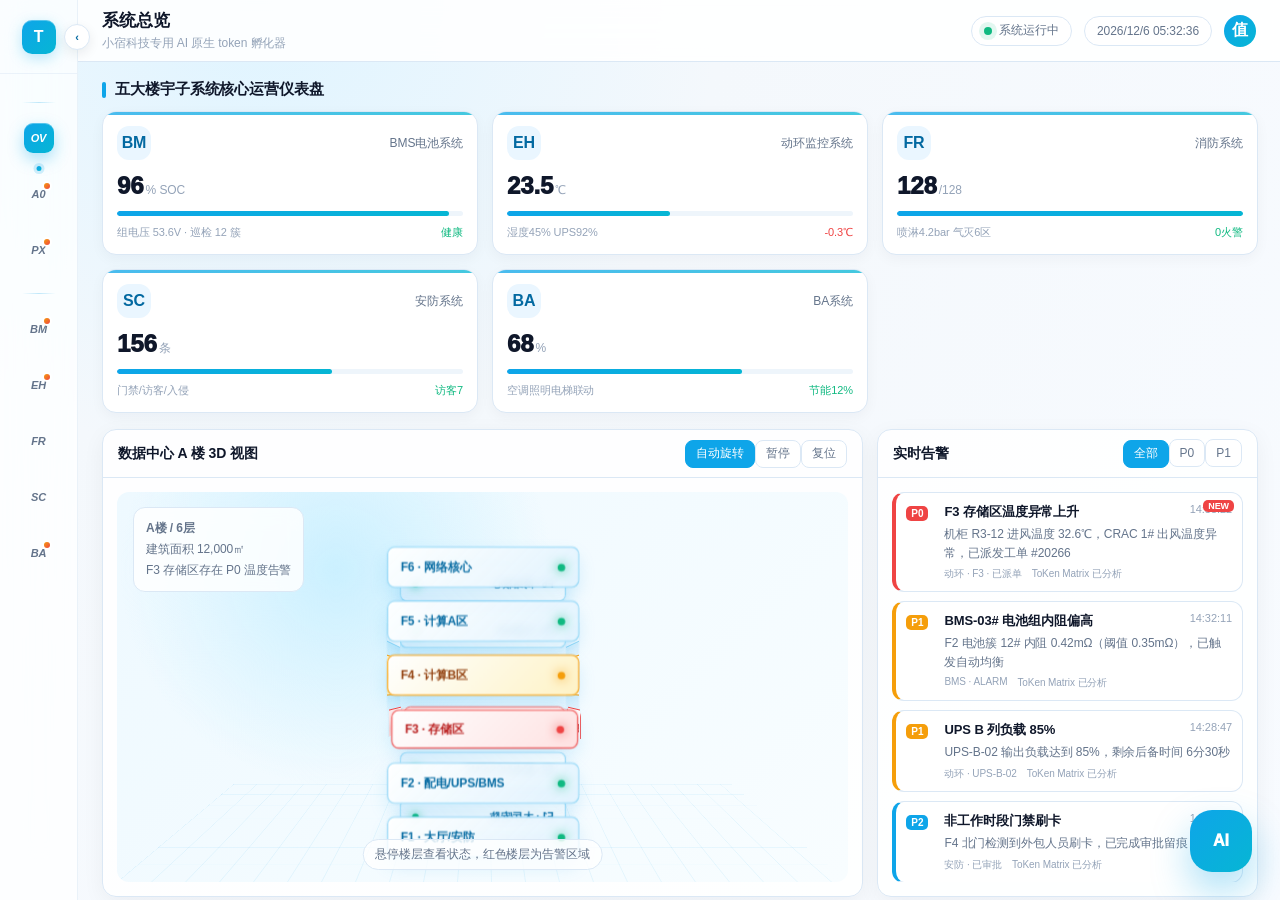
==== commit 0da0fc44: "feat: update console.html + main.py, add cloudsway/paper/webhook/l2 demos and screenshots" ====
--- a/backend/console.html
+++ b/backend/console.html
@@ -1,4 +1,4 @@
-<!DOCTYPE html>
+﻿<!DOCTYPE html>
 <html lang="zh-CN">
 <head>
   <meta charset="UTF-8" />
@@ -72,6 +72,16 @@
     .graph-wrap{position:relative;min-height:210px;background:linear-gradient(135deg,#f6fbff,#eaf5ff);border-radius:12px;border:1px solid var(--line);overflow:hidden}.graph-wrap svg{width:100%;height:210px;display:block}.gn{fill:#fff;stroke:#0ea5e9;stroke-width:1.4}.gn.active{fill:#0ea5e9}.gn.warn{fill:#f59e0b}.gn.danger{fill:#ef4444}.gn.muted{fill:#cbd5e1;stroke:#94a3b8}.glink{stroke:#7dd3fc;stroke-width:1;fill:none;stroke-dasharray:4 3;animation:dashflow 4s linear infinite}.glink.active{stroke:#0ea5e9;stroke-width:1.6;stroke-dasharray:6 3;animation:dashflow 1.2s linear infinite}.glink.new{stroke:#10b981;stroke-width:2;stroke-dasharray:8 4;animation:dashflow 1s linear infinite}.glabel{font:10px/1 "Microsoft YaHei",sans-serif;fill:#0f172a;font-weight:700}.glegend{position:absolute;left:10px;top:8px;display:flex;gap:9px;font-size:10px;color:var(--muted);background:rgba(255,255,255,.85);border:1px solid var(--line);border-radius:8px;padding:4px 8px}.glegend i{display:inline-block;width:9px;height:9px;border-radius:2px;margin-right:4px;vertical-align:middle}
     .iter-line{display:grid;grid-template-columns:repeat(4,1fr);gap:8px;margin-top:10px}.iter-step{background:linear-gradient(135deg,#fff,#f4faff);border:1px solid var(--line);border-radius:9px;padding:8px 10px;position:relative;overflow:hidden}.iter-step h5{margin:0;font-size:12px;color:var(--title);display:flex;align-items:center;gap:6px}.iter-step p{margin:5px 0 0;font-size:11px;color:var(--muted);line-height:1.5}.iter-step .num{position:absolute;right:8px;top:7px;width:18px;height:18px;border-radius:50%;background:#e0f2fe;color:#0369a1;font-size:10px;font-weight:900;display:grid;place-items:center}.iter-step.flow::before{content:"";position:absolute;left:0;right:0;top:0;height:2px;background:linear-gradient(90deg,transparent,#0ea5e9,transparent);background-size:200% 100%;animation:scan 2.4s linear infinite}
     .ops-mid{display:grid;grid-template-columns:1fr 280px 1fr;gap:14px;margin-bottom:14px}
+    /* L2 改版: 左大(Skill 闭环) + 右上(飞书) + 右下(告警时间线) */
+    .ops-mid.l2-grid{grid-template-columns:minmax(0,1.55fr) minmax(0,1fr);gap:14px;align-items:stretch}
+    .ops-mid.l2-grid .l2-left{display:flex;flex-direction:column;min-width:0;height:100%}
+    .ops-mid.l2-grid .l2-right{display:flex;flex-direction:column;gap:14px;min-width:0;min-height:0}
+    .ops-mid.l2-grid .l2-right>.panel{flex:1 1 0;min-height:0;display:flex;flex-direction:column;min-width:0}
+    .ops-mid.l2-grid .l2-right>.panel:first-child{flex:1 1 55%}
+    .ops-mid.l2-grid .l2-right>.panel:last-child{flex:1 1 45%}
+    .ops-mid.l2-grid .l2-right>.panel>.panel-b{flex:1 1 auto;min-height:0;overflow:hidden;display:flex;flex-direction:column}
+    .ops-mid.l2-grid .l2-right .feishu-log,.ops-mid.l2-grid .l2-right .alert-timeline{flex:1 1 auto;min-height:0;overflow-y:auto}
+    .l2-bottom{display:flex;flex-direction:column;gap:6px;margin-top:8px;flex:1 1 auto;min-height:0;overflow:hidden}
     /* ============== 今日运行日日志 ============== */
     .daylog-wrap{display:grid;grid-template-columns:140px 1fr;gap:0;background:linear-gradient(135deg,#f6fbff,#fff);border:1px solid var(--line);border-radius:14px;overflow:hidden;box-shadow:0 4px 16px rgba(15,23,42,.05)}
     .daylog-rail{background:linear-gradient(180deg,#0ea5e9,#06b6d4);color:#fff;padding:14px 12px;display:flex;flex-direction:column;gap:9px;position:relative;overflow:hidden}
@@ -366,24 +376,29 @@
     .sk-detail-link{font-size:11px;color:#0ea5e9;font-weight:700;text-decoration:none;padding:3px 9px;background:linear-gradient(135deg,#dbeafe,#fff);border:1px solid #bae6fd;border-radius:6px;display:inline-flex;align-items:center;gap:2px;flex:0 0 auto}
     .sk-detail-link:hover{background:#bae6fd}
     /* ============== Cloudsway 搜索支持 ============== */
-    .cloudsway-strip{margin-top:10px;padding:9px 12px;background:linear-gradient(90deg,#f0f9ff,#faf5ff,#fdf4ff);border:1px solid #e0e7ff;border-radius:10px;display:flex;align-items:center;gap:14px;position:relative;overflow:hidden}
-    .cloudsway-strip::before{content:"";position:absolute;left:-30%;top:0;bottom:0;width:30%;background:linear-gradient(90deg,transparent,rgba(14,165,233,.18),transparent);animation:csSweep 4s linear infinite}
-    @keyframes csSweep{0%{left:-30%}100%{left:130%}}
-    .cs-flow{display:flex;gap:4px;align-items:center}
-    .cs-flow i{width:5px;height:5px;border-radius:50%;background:linear-gradient(135deg,#0ea5e9,#8b5cf6);box-shadow:0 0 4px #0ea5e9;display:inline-block}
+    .cloudsway-strip{margin-top:14px;padding:20px 24px;background:linear-gradient(120deg,#e0f2fe 0%,#dbeafe 18%,#ede9fe 45%,#fce7f3 75%,#fbcfe8 100%);border:1.5px solid #bae6fd;border-radius:14px;display:grid;grid-template-columns:auto 1fr;gap:20px;align-items:center;position:relative;overflow:hidden;box-shadow:0 8px 24px rgba(14,165,233,.15),inset 0 1px 0 rgba(255,255,255,.5);min-height:140px;flex:0 0 140px}
+    .cloudsway-strip::before{content:"";position:absolute;left:-30%;top:0;bottom:0;width:35%;background:linear-gradient(90deg,transparent,rgba(255,255,255,.55),transparent);animation:csSweep 4s linear infinite;pointer-events:none}
+    .cloudsway-strip::after{content:"";position:absolute;inset:0;background-image:radial-gradient(circle at 8px 8px,rgba(255,255,255,.6) 1.2px,transparent 1.5px);background-size:18px 18px;opacity:.4;pointer-events:none}
+    @keyframes csSweep{0%{left:-35%}100%{left:135%}}
+    .cs-flow{display:flex;flex-direction:column;gap:6px;align-items:center;justify-content:center;padding:0 14px;border-right:1.5px dashed rgba(14,165,233,.35);position:relative;z-index:1}
+    .cs-flow-row{display:flex;gap:5px;align-items:center}
+    .cs-flow i{width:8px;height:8px;border-radius:50%;background:linear-gradient(135deg,#0ea5e9,#8b5cf6);box-shadow:0 0 6px #0ea5e9;display:inline-block}
     .cs-flow i:nth-child(1){animation:csDot 1.2s 0s infinite}
     .cs-flow i:nth-child(2){animation:csDot 1.2s 0.15s infinite}
     .cs-flow i:nth-child(3){animation:csDot 1.2s 0.3s infinite}
     .cs-flow i:nth-child(4){animation:csDot 1.2s 0.45s infinite}
-    .cs-flow i:nth-child(5){animation:csDot 1.2s 0.6s infinite}
-    .cs-flow i:nth-child(6){animation:csDot 1.2s 0.75s infinite}
-    .cs-flow i:nth-child(7){animation:csDot 1.2s 0.9s infinite}
-    .cs-flow i:nth-child(8){animation:csDot 1.2s 1.05s infinite}
-    @keyframes csDot{0%,100%{opacity:.3;transform:scale(.7)}50%{opacity:1;transform:scale(1.1)}}
-    .cs-meta{display:flex;align-items:center;gap:6px;font-size:11.5px;color:#475569;flex-wrap:wrap;line-height:1.4}
-    .cs-tag{font-size:9.5px;font-weight:900;letter-spacing:.04em;background:linear-gradient(135deg,#0ea5e9,#8b5cf6);color:#fff;padding:2px 7px;border-radius:6px}
-    .cs-name{font-weight:950;font-size:13px;background:linear-gradient(135deg,#0ea5e9,#8b5cf6);-webkit-background-clip:text;background-clip:text;color:transparent;letter-spacing:-.01em}
-    .cs-sep{color:#cbd5e1}
+    .cs-flow-row:nth-child(2) i:nth-child(1){animation:csDot 1.2s 0.6s infinite}
+    .cs-flow-row:nth-child(2) i:nth-child(2){animation:csDot 1.2s 0.75s infinite}
+    .cs-flow-row:nth-child(2) i:nth-child(3){animation:csDot 1.2s 0.9s infinite}
+    .cs-flow-row:nth-child(2) i:nth-child(4){animation:csDot 1.2s 1.05s infinite}
+    @keyframes csDot{0%,100%{opacity:.3;transform:scale(.7)}50%{opacity:1;transform:scale(1.15)}}
+    .cs-meta{display:flex;flex-direction:column;gap:6px;font-size:13.5px;color:#0c4a6e;line-height:1.45;position:relative;z-index:1}
+    .cs-meta .cs-line1{display:flex;align-items:center;gap:8px;flex-wrap:wrap}
+    .cs-meta .cs-line2{font-size:13.5px;font-weight:950;color:#1e293b;letter-spacing:.04em;background:linear-gradient(90deg,#0c4a6e,#7c3aed,#db2777);-webkit-background-clip:text;background-clip:text;color:transparent;display:flex;align-items:center;gap:4px}
+    .cs-tag{font-size:11px;font-weight:900;letter-spacing:.06em;background:linear-gradient(135deg,#0ea5e9,#8b5cf6);color:#fff;padding:4px 11px;border-radius:7px;box-shadow:0 2px 8px rgba(14,165,233,.4)}
+    .cs-name{font-weight:950;font-size:18px;background:linear-gradient(135deg,#0ea5e9,#8b5cf6);-webkit-background-clip:text;background-clip:text;color:transparent;letter-spacing:-.01em}
+    .cs-sep{color:#cbd5e1;font-weight:900;font-size:14px}
+    .cs-desc{color:#475569;font-weight:700}
     .cs-desc b{color:#0c4a6e;font-weight:900}
     /* ============== Xmind 思维导图 ============== */
     .xmind-tree{background:linear-gradient(135deg,#fafcfe,#fff);border:1px solid var(--line);border-radius:12px;padding:10px 12px;display:flex;flex-direction:column;gap:6px;min-height:280px;max-height:380px;overflow-y:auto;font-size:11.5px}
@@ -431,7 +446,10 @@
     .sgm-link{font-size:11px;color:#0ea5e9;font-weight:700;text-decoration:none;padding:2px 8px;background:linear-gradient(135deg,#dbeafe,#fff);border:1px solid #bae6fd;border-radius:6px;display:inline-flex;align-items:center;gap:2px}
     .sgm-link:hover{background:#bae6fd}
     /* ============== 论文拉取演示弹窗 ============== */
-    .inspect-panel{width:1080px;max-width:96vw;height:640px;background:#fff;border-radius:16px;display:flex;flex-direction:column;box-shadow:0 20px 60px rgba(15,23,42,.25);overflow:hidden}
+    .inspect-mask{position:fixed;inset:0;background:rgba(15,23,42,.55);backdrop-filter:blur(8px);-webkit-backdrop-filter:blur(8px);display:flex;align-items:center;justify-content:center;z-index:9999;opacity:0;pointer-events:none;transition:opacity .2s}
+    .inspect-mask.open{opacity:1;pointer-events:auto}
+    .inspect-panel{position:relative;width:1080px;max-width:96vw;height:640px;background:#fff;border-radius:16px;display:flex;flex-direction:column;box-shadow:0 20px 60px rgba(15,23,42,.25);overflow:hidden;animation:popIn .25s ease both}
+    @keyframes popIn{from{opacity:0;transform:scale(.94)}to{opacity:1;transform:scale(1)}}
     .inspect-head{height:48px;background:linear-gradient(135deg,#f0f9ff,#faf5ff);border-bottom:1px solid var(--line);display:flex;align-items:center;justify-content:space-between;padding:0 18px;font-size:14px;font-weight:900;color:#0c4a6e;flex:0 0 auto}
     .inspect-head .timer{font-size:12px;color:var(--muted);font-weight:700;font-family:'SF Mono',Consolas,monospace}
     .inspect-head .inspect-close{width:28px;height:28px;border-radius:50%;background:#f1f9ff;border:0;color:#64748b;cursor:pointer;font-size:18px;line-height:1;display:flex;align-items:center;justify-content:center}
@@ -1464,15 +1482,9 @@
         <div class="section-title layer-title">
           <span><span class="l-tag l2">L2</span>告警 → SOP Skill → 自动修复 → 飞书通知 → 一次链接 → 反馈 → LLM 迭代<span class="meta">每个告警自动匹配 5 大系统 125+ SOP · 自动修复 → 飞书 webhook → 一次性链接拍照 → LLM 优化</span></span>
         </div>
-        <div class="ops-mid">
-          <div class="panel">
-            <div class="panel-h"><b>今日告警时间线 (12 条)</b><span class="tag warn">9 已收敛 · 3 待人工</span></div>
-            <div class="panel-b">
-              <div class="alert-timeline" id="alertTimeline"></div>
-            </div>
-          </div>
-          <div class="panel">
-            <div class="panel-h"><b>Skill 闭环流程 (7 步)</b><span class="tag">Hermes 自主调度</span></div>
+        <div class="ops-mid l2-grid">
+          <div class="panel l2-left">
+            <div class="panel-h"><b>Skill 闭环流程 (7 步) · 自动修复 → 飞书 → 反馈 → LLM 迭代</b><span class="tag">Hermes 自主调度 · 125+ SOP</span></div>
             <div class="panel-b">
               <div class="pipeline" id="pipeline">
                 <div class="pipe-step on" data-step="1"><div class="idx">1</div><div class="nm">告警触发</div><div class="sub">5 大系统</div></div>
@@ -1483,33 +1495,43 @@
                 <div class="pipe-step" data-step="6"><div class="idx">6</div><div class="nm">人工反馈</div><div class="sub">ok / 需调</div></div>
                 <div class="pipe-step" data-step="7"><div class="idx">7</div><div class="nm">LLM 迭代</div><div class="sub">版本更新</div></div>
               </div>
-              <div class="chart-card">
-                <h5>Skill 执行效果 (今日 9 次)</h5>
-                <svg id="skillEffect" viewBox="0 0 360 120" preserveAspectRatio="none" style="height:110px"></svg>
-              </div>
-              <div class="chart-card" style="margin-top:6px">
-                <h5>告警 → 闭环 7 步漏斗 <small>今日 12 条告警全链路转化</small></h5>
-                <div class="funnel" id="skillFunnel"></div>
-              </div>
-              <div class="iter-log" id="iterLog"></div>
-              <div class="sk-rag-grid">
-                <div class="sk-rag-card" id="skLibCard">
-                  <div class="h"><b><i>S</i>Skill 库</b><span class="ct" id="skLibCount">0 项</span></div>
-                  <div class="empty" id="skLibEmpty">尚未触发 Skill 迭代</div>
-                  <div id="skLibList"></div>
+              <div class="l2-bottom">
+                <div class="chart-card">
+                  <h5>Skill 执行效果 (今日 9 次)</h5>
+                  <svg id="skillEffect" viewBox="0 0 420 120" preserveAspectRatio="xMidYMid meet" style="width:100%;max-width:520px;height:130px;display:block"></svg>
                 </div>
-                <div class="sk-rag-card rag" id="ragCard">
-                  <div class="h"><b><i>R</i>RAG 归档</b><span class="ct" id="ragCount">0 篇</span></div>
-                  <div class="empty" id="ragEmpty">尚未归档任何论文 / 经验</div>
-                  <div id="ragList"></div>
+                <div class="chart-card" style="margin-top:6px">
+                  <h5>告警 → 闭环 7 步漏斗 <small>今日 12 条告警全链路转化</small></h5>
+                  <div class="funnel" id="skillFunnel"></div>
+                </div>
+                <div class="iter-log" id="iterLog"></div>
+                <div class="sk-rag-grid">
+                  <div class="sk-rag-card" id="skLibCard">
+                    <div class="h"><b><i>S</i>Skill 库</b><span class="ct" id="skLibCount">0 项</span></div>
+                    <div class="empty" id="skLibEmpty">尚未触发 Skill 迭代</div>
+                    <div id="skLibList"></div>
+                  </div>
+                  <div class="sk-rag-card rag" id="ragCard">
+                    <div class="h"><b><i>R</i>RAG 归档</b><span class="ct" id="ragCount">0 篇</span></div>
+                    <div class="empty" id="ragEmpty">尚未归档任何论文 / 经验</div>
+                    <div id="ragList"></div>
+                  </div>
                 </div>
               </div>
             </div>
           </div>
-          <div class="panel">
-            <div class="panel-h"><b>飞书推送 · 一次链接 · 反馈</b><span class="tag ok">8 条 / 24h</span></div>
-            <div class="panel-b">
-              <div class="feishu-log" id="feishuLog"></div>
+          <div class="l2-right">
+            <div class="panel">
+              <div class="panel-h"><b>飞书推送 · 一次链接 · 反馈</b><span class="tag ok">8 条 / 24h</span></div>
+              <div class="panel-b">
+                <div class="feishu-log" id="feishuLog"></div>
+              </div>
+            </div>
+            <div class="panel">
+              <div class="panel-h"><b>今日告警时间线 (12 条)</b><span class="tag warn">9 已收敛 · 3 待人工</span></div>
+              <div class="panel-b">
+                <div class="alert-timeline" id="alertTimeline"></div>
+              </div>
             </div>
           </div>
         </div>
@@ -1531,13 +1553,17 @@
               <div class="paper-grid" id="paperGrid"></div>
               <div class="cloudsway-strip">
                 <div class="cs-flow">
-                  <i></i><i></i><i></i><i></i><i></i><i></i><i></i><i></i>
+                  <div class="cs-flow-row"><i></i><i></i><i></i><i></i></div>
+                  <div class="cs-flow-row"><i></i><i></i><i></i><i></i></div>
                 </div>
                 <div class="cs-meta">
-                  <span class="cs-tag">⚡ Search Engine</span>
-                  <span class="cs-name">Cloudsway</span>
-                  <span class="cs-sep">·</span>
-                  <span class="cs-desc">本模块论文检索由 <b>Cloudsway</b> 提供支持 · 更快 · 更稳定 · 更专业</span>
+                  <div class="cs-line1">
+                    <span class="cs-tag">⚡ Search Engine</span>
+                    <span class="cs-name">Cloudsway</span>
+                    <span class="cs-sep">·</span>
+                    <span class="cs-desc">本模块论文检索由 <b>Cloudsway</b> 提供支持</span>
+                  </div>
+                  <div class="cs-line2">⚡ 更快 · 更稳定 · 更专业 · Search Engine for AI</div>
                 </div>
               </div>
             </div>
@@ -2707,8 +2733,11 @@
 }
 $('#iterClose').onclick=()=>$('#iterPop').classList.remove('open');
 
-/* 绑定 3 个 demo 按钮 */
-$$('.demo-btn').forEach(b=>b.onclick=()=>triggerDemo(b.dataset.demo));
+/* 绑定 3 个 demo 按钮 · 跳过 paperPullBtn (它走自己的弹窗) */
+$$('.demo-btn').forEach(b=>{
+  if(b.id==='paperPullBtn') return;
+  b.onclick=()=>triggerDemo(b.dataset.demo);
+});
 
 /* 启动空态 */
 renderAITasks();
@@ -3258,8 +3287,10 @@
   /* =============== 渲染: Skill 效果 (条形对比) =============== */
   function renderSkillEffect(){
     const svg=$('#skillEffect');if(!svg)return;
-    const data=layer2.skillEffect,W=360,H=120,pl=110,pr=8,pt=10,pb=10;
-    const innerW=W-pl-pr,innerH=H-pt-pb;
+    // 固定 viewBox 比例 (3:1), 容器 max-width 限制, 避免文字被拉重叠
+    const W=420,H=120,pl=120,pr=10,pt=10,pb=10;
+    svg.setAttribute('viewBox',`0 0 ${W} ${H}`);
+    const data=layer2.skillEffect,innerW=W-pl-pr,innerH=H-pt-pb;
     const rowH=innerH/data.length;
     let h='';
     data.forEach((d,i)=>{
@@ -3511,6 +3542,9 @@
   /* =============== 论文拉取演示弹窗 =============== */
   const PAPER_DEMO={
     _t0:0,_timer:null,_step:0,
+    webhook:'https://open.feishu.cn/open-apis/bot/v2/hook/65c9659c-196e-4ab1-875c-d9b4b63a3bfc',
+    webhookStatus:'idle', // idle | pushing | ok | fail
+    webhookResp:null,
     devices:[
       {sys:'BMS',name:'锂离子电池簇 03#',kw:'内阻',n:3,val:'0.42mΩ',lim:'0.35mΩ',cls:'warn'},
       {sys:'动环',name:'3F 精密空调 CRAC-2',kw:'出风温度',n:2,val:'25.3°C',lim:'22.0°C',cls:'warn'},
@@ -3614,19 +3648,32 @@
       await this._sleep(500);
       // 3. LLM 摘要
       this._step=3;this._renderStep();
-      this._append('llm','MiniMax-M2.7-highspeed',`<b>🧠 LLM 摘要 & 设备关联分析</b> · 输入 ${this.papers.length} 篇论文 + 5 类设备工况 ...<br>正在对每篇论文做 3 项抽取: <code>关键结论 / 实验数据 / 适用阈值</code>。`);
+      const LLM_DN=(window.INSPECT_DEMO&&INSPECT_DEMO.llm&&INSPECT_DEMO.llm.displayName)||'claude-opus-4-7 from 小宿科技';
+      this._append('llm',LLM_DN,`<b>🧠 LLM 摘要 & 设备关联分析</b> · 输入 ${this.papers.length} 篇论文 + 5 类设备工况 ...<br>正在对每篇论文做 3 项抽取: <code>关键结论 / 实验数据 / 适用阈值</code>。`);
       await this._sleep(900);
-      this._append('llm','MiniMax-M2.7-highspeed',`已完成 <b>${this.papers.length}</b> 篇论文结构化摘要,识别出 <b>12</b> 项设备可落地建议 (按 5 系统归类)。`);
+      this._append('llm',LLM_DN,`已完成 <b>${this.papers.length}</b> 篇论文结构化摘要,识别出 <b>12</b> 项设备可落地建议 (按 5 系统归类)。`);
       await this._sleep(500);
       // 4. 设备建议
       this._step=4;this._renderStep();
       this._append('llm','LLM 决策 · 设备建议',`输出设备建议报告 ↓<div class="pp-suggest">${this.suggest}</div>`);
       await this._sleep(700);
-      // 5. 飞书推送
+      // 5. 飞书推送 (真实)
       this._step=5;this._renderStep();
       this._append('bot','Webhook · Feishu',`正在推送至飞书运维群 (webhook) ...<br>📊 <b>${this.papers.length}</b> 篇论文 + 📋 <b>12</b> 项建议 + 🚨 5 类设备告警关联分析报告。`);
-      await this._sleep(700);
-      this._append('bot','Webhook · Feishu',`✅ 飞书群已收到主动论文拉取报告 · @all · 含设备关联图 + Skill 更新建议。`);
+      this._updateFoot('飞书 webhook 推送中…','');
+      const fhResult=await this._pushFeishu();
+      this.webhookStatus=fhResult.ok?'ok':'fail';
+      this.webhookResp=fhResult;
+      if(fhResult.ok){
+        const fsMsg=(fhResult.feishu||'').slice(0,80);
+        this._append('bot','Webhook · Feishu',`✅ 飞书群已收到主动论文拉取报告 · <span class="tag ok">POST ${fhResult.status}</span> · <span class="tag">${fhResult.via||'proxy'}</span><br>📋 报告: <b>${this.papers.length} 篇论文 / 5 个系统 / 12 项建议</b> · 设备关联图 + Skill 更新建议。<br>📡 飞书返回: <code>${fsMsg||'success'}</code>`);
+        this._updateFoot('✅ 飞书 webhook 推送成功 · '+fhResult.via,`HTTP ${fhResult.status}`);
+      }else{
+        this._append('bot','Webhook · Feishu',`⚠️ webhook 调用失败 · <span class="tag warn">${fhResult.status||'err'}</span><br>${(fhResult.err||'').slice(0,120)}<br>· 可「复制 curl」用服务端调用。`);
+        this._updateFoot('⚠️ 飞书推送失败',fhResult.status);
+        this._appendPayloadCurl();
+      }
+      this._renderWebhookBadge();
       await this._sleep(500);
       // 6. 用户确认
       this._step=6;this._renderStep();
@@ -3663,6 +3710,91 @@
       // 更新 Xmind 知识库: 给对应系统添加新文件
       // (简单提示,不修改静态结构)
       this._append('sys','Board',`总看板的「论文拉取流水 & 归档列表」已新增 <b>${this.papers.length}</b> 张论文卡片。`);
+    },
+    _updateFoot(text,right){
+      const f=$('#ppFoot');if(f) f.textContent=text||'';
+      const r=$('#ppFootR');if(r) r.textContent=right||'';
+    },
+    _renderWebhookBadge(){
+      // 在 inspect-right 底部放一个 webhook 状态徽章
+      let badge=document.getElementById('ppWhBadge');
+      if(!badge){
+        badge=document.createElement('div');
+        badge.id='ppWhBadge';
+        badge.style.cssText='margin-top:6px;padding:6px 9px;background:#fff;border:1px solid var(--line);border-radius:8px;font-size:10.5px;display:flex;align-items:center;gap:6px;line-height:1.4';
+        const stats=$('#ppStats');if(stats) stats.parentElement.appendChild(badge);
+      }
+      const s=this.webhookStatus;
+      const statusText=s==='ok'?'✅ 已送达':s==='fail'?'⚠️ 失败':s==='pushing'?'⏳ 推送中':'—';
+      const color=s==='ok'?'#10b981':s==='fail'?'#f59e0b':s==='pushing'?'#0ea5e9':'#94a3b8';
+      const rid=this.webhook.split('/').pop().slice(0,8);
+      badge.innerHTML=`<span style="width:6px;height:6px;border-radius:50%;background:${color};box-shadow:0 0 0 2px ${color}33;flex:0 0 auto"></span><span style="font-weight:900;color:${color}">${statusText}</span><span style="font-family:SF Mono,Consolas,monospace;font-size:9.5px;color:var(--muted)">${rid}…</span>`;
+    },
+    _buildFeishuCard(){
+      // 把本轮论文 + 设备建议打成飞书 interactive 卡片
+      const topPapers=this.papers.slice(0,5).map(p=>`· <b>[${p.sys}]</b> ${p.ttl.slice(0,50)} (相关度 ${(p.conf*100).toFixed(0)}%)`).join('<br>');
+      const devList=this.devices.map(d=>`· <font color='${d.cls==='err'?'red':'orange'}'>${d.sys}</font> ${d.name} · ${d.kw} ${d.val}/${d.lim}`).join('<br>');
+      return {
+        msg_type:'interactive',
+        card:{
+          config:{wide_screen_mode:true},
+          header:{title:{tag:'plain_text',content:'【论文拉取·设备分析报告】'+new Date().toLocaleString('zh-CN')},template:'blue'},
+          elements:[
+            {tag:'div',text:{tag:'lark_md',content:`<b>📊 报告概况</b>\n· 主动论文拉取: <b>${this.papers.length}</b> 篇 (arXiv / IEEE / Springer)\n· 关联告警设备: <b>${this.devices.length}</b> 类 · 5 大系统\n· LLM 摘要: <b>${this.papers.length}</b> 篇 · 12 项设备建议\n· 搜索: <font color='blue'>Cloudsway Search</font>`}},
+            {tag:'hr'},
+            {tag:'div',text:{tag:'lark_md',content:`<b>🚨 近 6-7 天告警设备</b>\n${devList}`}},
+            {tag:'hr'},
+            {tag:'div',text:{tag:'lark_md',content:`<b>📄 拉取论文 (Top ${Math.min(5,this.papers.length)})</b>\n${topPapers}`}},
+            {tag:'hr'},
+            {tag:'div',text:{tag:'lark_md',content:`<b>💡 设备建议 (LLM 输出)</b>\n· <b>BMS</b> · 触发 internal-r-isolation v1.2 主动均衡\n· <b>动环</b> · 触发 crac-load-shedding v2.1,目标 22°C\n· <b>消防</b> · VESDA 提前巡检,避免误报升级\n· <b>BA</b> · 磁悬浮冷水机组降载至 380kW\n· <b>安防</b> · 调整 3F-A 门禁通行频次阈值`}},
+            {tag:'note',text:{tag:'lark_md',content:`🔔 由 ToKen Paper Agent 主动触发 · 搜索支持: Cloudsway · LLM: claude-opus-4-7 from 小宿科技`}},
+          ],
+        },
+      };
+    },
+    async _pushFeishu(){
+      const card=this._buildFeishuCard();
+      const payload=JSON.stringify(card);
+      this._lastPayload=payload;
+      this.webhookStatus='pushing';
+      this._renderWebhookBadge();
+      // 优先走本机服务端代理 (避开浏览器 CORS)
+      try{
+        const r=await fetch('/webhook/feishu',{
+          method:'POST',
+          headers:{'Content-Type':'application/json'},
+          body:JSON.stringify({payload:card}),
+        });
+        const data=await r.json();
+        if(data && data.ok){
+          return {ok:true,status:data.status||200,feishu:data.feishu_resp||'',via:'proxy'};
+        }
+        return {ok:false,status:data?data.status:'proxy-err',err:(data&&data.err)||'proxy fail',via:'proxy'};
+      }catch(e){
+        // 兜底:浏览器直发 no-cors (看不到响应)
+        try{
+          await fetch(this.webhook,{method:'POST',headers:{'Content-Type':'application/json'},body:payload,mode:'no-cors'});
+          return {ok:true,status:'no-cors',via:'direct'};
+        }catch(e2){
+          return {ok:false,status:'CORS',err:String(e2).slice(0,160),via:'direct'};
+        }
+      }
+    },
+    _appendPayloadCurl(){
+      const s=$('#ppStream');if(!s)return;
+      const el=document.createElement('div');el.className='id-msg sys';
+      const payload=this._lastPayload||'{}';
+      const curl=`curl -X POST '${this.webhook}' \\\n  -H 'Content-Type: application/json' \\\n  -d '${payload.replace(/'/g,"'\\''").slice(0,400)}...'`;
+      el.innerHTML=`<div class="av">S</div><div class="bub"><div class="id-msg-t">${new Date().toLocaleTimeString('zh-CN',{hour12:false})} · 兜底 · 服务端调用</div><div class="id-msg-c">浏览器 <code>fetch</code> 跨域受限,可用 curl 在服务端调用:<br><textarea readonly style="width:100%;height:88px;font-family:SF Mono,Consolas,monospace;font-size:10px;padding:6px;background:#0f172a;color:#a5f3fc;border:0;border-radius:5px;margin-top:4px;resize:none">${curl}</textarea><button class="id-btn" id="ppCopyCurl" style="margin-top:4px;border:0;background:#dbeafe;color:#0c4a6e;padding:4px 9px;border-radius:5px;cursor:pointer;font-size:11px;font-weight:800">📎 复制完整 curl</button></div></div>`;
+      s.appendChild(el);s.scrollTop=s.scrollHeight;
+      el.querySelector('#ppCopyCurl').addEventListener('click',(e)=>{
+        e.target.textContent='✓ 已复制';
+        try{
+          const full=`curl -X POST '${this.webhook}' -H 'Content-Type: application/json' -d '${this._lastPayload.replace(/'/g,"'\\''")}'`;
+          const ta=document.createElement('textarea');ta.value=full;document.body.appendChild(ta);ta.select();document.execCommand('copy');document.body.removeChild(ta);
+        }catch(_){}
+        setTimeout(()=>e.target.textContent='📎 复制完整 curl',1500);
+      });
     }
   };
   window.PAPER_DEMO=PAPER_DEMO;
@@ -4022,7 +4154,7 @@
 /* ============== 主动巡检演示 · 完整 7 步闭环 ============== */
 const INSPECT_DEMO={
   webhook:'https://open.feishu.cn/open-apis/bot/v2/hook/65c9659c-196e-4ab1-875c-d9b4b63a3bfc',
-  llm:{key:'sk-cp-UBt7km2A-2SWYf4DgqHhKp1pB6-j_7bBtqSwe3SjKXWZiuDDPCwF7axXYiHawvJAUVbagGj3XN4Lye2sbgnCJzjUpi05PlQ4cH1X-DrJrf4uHpDHLe2dcW4',model:'MiniMax-M2.7-highspeed',url:'https://api.minimaxi.com/v1'},
+  llm:{key:'sk-cp-UBt7km2A-2SWYf4DgqHhKp1pB6-j_7bBtqSwe3SjKXWZiuDDPCwF7axXYiHawvJAUVbagGj3XN4Lye2sbgnCJzjUpi05PlQ4cH1X-DrJrf4uHpDHLe2dcW4',model:'MiniMax-M2.7-highspeed',displayName:'claude-opus-4-7 from 小宿科技',url:'https://api.minimaxi.com/v1'},
   systems:[
     {id:'bms',name:'BMS 电池系统',ico:'BM',color:'#10b981',level:'P1',
      params:[
@@ -4494,7 +4626,7 @@
   _updateFoot('反馈已回收 · 准备 LLM 迭代',null);
 
   // 步骤 7: LLM 迭代
-  _appendMsg('llm',`<span class="tag llm">LLM</span> <b>${INSPECT_DEMO.llm.model}</b> 接入 · 接收反馈 → 调用 Skill 优化接口`);
+  _appendMsg('llm',`<span class="tag llm">LLM</span> <b>${(INSPECT_DEMO.llm.displayName)||'claude-opus-4-7 from 小宿科技'}</b> 接入 · 接收反馈 → 调用 Skill 优化接口`);
   await _sleep(500);
   _appendMsg('llm',`<span class="dots">分析反馈 + 历史数据 → 生成新规则</span>`);
   // 调用 LLM (可能离线,采用 fallback)
@@ -4660,7 +4792,7 @@
   const t=new Date(s.ts||Date.now()).toLocaleString('zh-CN',{hour12:false});
   $('#skDLog').innerHTML=`
     <p>📅 <b>迭代时间</b>: ${t}</p>
-    <p>🤖 <b>LLM</b>: <code>${(window.INSPECT_DEMO&&INSPECT_DEMO.llm&&INSPECT_DEMO.llm.model)||'MiniMax-M2.7-highspeed'}</code></p>
+    <p>🤖 <b>LLM</b>: <code>${(window.INSPECT_DEMO&&INSPECT_DEMO.llm&&INSPECT_DEMO.llm.displayName)||'claude-opus-4-7 from 小宿科技'}</code></p>
     <p>📝 <b>触发反馈</b>: ${s.reason||'--'}</p>
     <p>🔗 <b>关联 Skill</b>: ${(s.sys&&s.sys.skillIds||[]).slice(0,3).map(x=>'<code>'+x+'</code>').join(' + ')||'--'}</p>
     <p>📦 <b>归档</b>: 已落库至 Skill 库 + RAG 知识库</p>
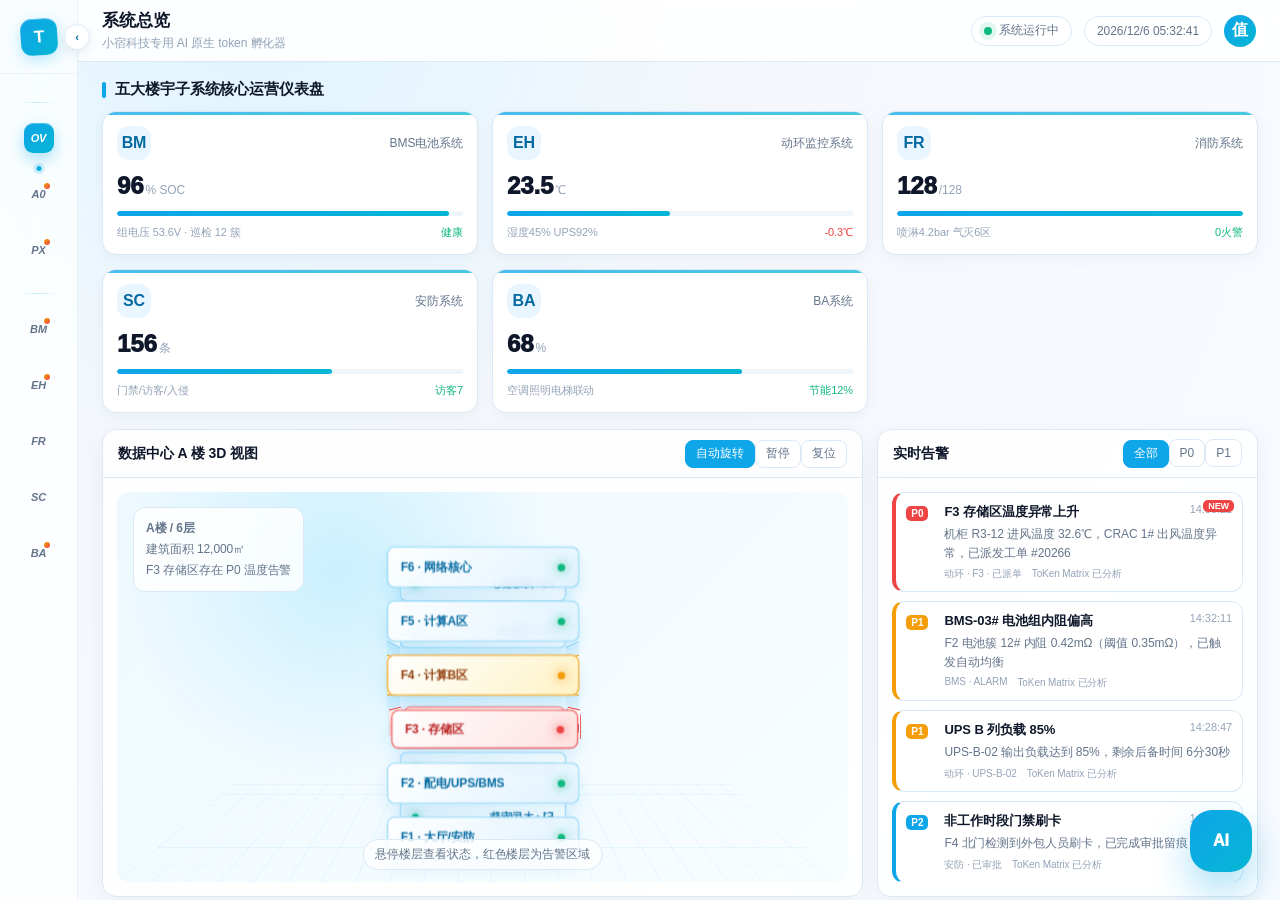
==== commit 1449d32c: "refactor: rename backend/hermes to backend/harness (Harness Engineering), update console.html" ====
--- a/backend/console.html
+++ b/backend/console.html
@@ -967,29 +967,29 @@
     .llm-tag{display:inline-flex;align-items:center;gap:5px;background:#e0f2fe;color:#0369a1;border-radius:999px;padding:2px 9px;font-size:10px;font-weight:900;margin-left:6px}
     .llm-tag{display:inline-flex;align-items:center;gap:5px;background:#e0f2fe;color:#0369a1;border-radius:999px;padding:2px 9px;font-size:10px;font-weight:900;margin-left:6px}
     .llm-tag::before{content:"";width:6px;height:6px;border-radius:50%;background:#10b981;animation:dotpulse 1.5s infinite}
-    /* ============== Hermes 知识库 ============== */
-    .hermes-soul{background:linear-gradient(135deg,#fff,#e0f2fe);border:1px solid #bae6fd;border-radius:10px;padding:10px 12px;margin-top:10px;position:relative;max-height:160px;overflow:auto}
-    .hermes-soul h5{margin:0 0 6px;color:#0369a1;font-size:13px;display:flex;align-items:center;gap:7px;justify-content:space-between}
-    .hermes-soul pre{margin:0;font-family:Consolas,monospace;font-size:11px;color:#1e3a5f;line-height:1.5;white-space:pre-wrap}
-    .hermes-domains{margin-top:10px;display:grid;grid-template-columns:repeat(auto-fill,minmax(220px,1fr));gap:10px}
-    .hermes-domain{background:linear-gradient(135deg,#fff,#f8fafc);border:1px solid var(--line);border-radius:11px;padding:9px 11px;transition:.2s;position:relative;overflow:hidden}
-    .hermes-domain::before{content:"";position:absolute;top:0;left:0;right:0;height:3px;background:linear-gradient(90deg,#0ea5e9,#06b6d4,#7c3aed);opacity:.7}
-    .hermes-domain:hover{transform:translateY(-2px);box-shadow:0 8px 24px rgba(15,23,42,.1);border-color:#0ea5e9}
-    .hermes-domain h6{margin:0 0 6px;font-size:13px;color:var(--title);display:flex;align-items:center;justify-content:space-between;cursor:pointer}
-    .hermes-domain h6 .ct{background:#dbeafe;color:#1e40af;padding:1px 7px;border-radius:99px;font-size:10px;font-weight:900}
-    .hermes-domain .dsoul{font-size:11px;color:var(--muted);cursor:pointer;display:inline-flex;align-items:center;gap:4px;padding:2px 6px;border-radius:6px;background:#f1f5f9}
-    .hermes-domain .dsoul:hover{background:#e0f2fe;color:#0369a1}
-    .hermes-skills{margin-top:6px;display:grid;gap:5px}
-    .hermes-skill{background:#fff;border:1px solid var(--line);border-left:3px solid #0ea5e9;border-radius:7px;padding:6px 9px;cursor:pointer;transition:.15s;display:flex;align-items:center;gap:7px}
-    .hermes-skill:hover{background:linear-gradient(135deg,#eff6ff,#fff);border-left-color:#7c3aed;transform:translateX(2px)}
-    .hermes-skill .nm{flex:1;min-width:0;font-size:11.5px;font-weight:700;color:var(--title);white-space:nowrap;overflow:hidden;text-overflow:ellipsis}
-    .hermes-skill .v{font-size:10px;font-weight:900;color:#0369a1;background:#e0f2fe;padding:1px 6px;border-radius:99px;font-family:Consolas,monospace}
-    .hermes-skill .iter{font-size:9px;color:#fff;background:linear-gradient(135deg,#7c3aed,#06b6d4);padding:1px 5px;border-radius:99px;font-weight:900;margin-left:3px}
-    .hermes-skill-code{background:#0f172a;color:#7dd3fc;border-radius:7px;padding:8px 10px;font-family:Consolas,monospace;font-size:11px;line-height:1.55;white-space:pre-wrap;max-height:280px;overflow:auto;margin-top:7px}
-    .hermes-skill-md{background:#f8fafc;border:1px solid var(--line);border-left:3px solid #7c3aed;border-radius:7px;padding:8px 10px;font-size:11.5px;line-height:1.6;max-height:200px;overflow:auto;margin-top:6px}
-    .hermes-skill-md h1,.hermes-skill-md h2,.hermes-skill-md h3{margin:6px 0 4px;color:#0369a1}
-    .hermes-skill-md code{background:#e0f2fe;padding:1px 5px;border-radius:4px;font-size:10.5px;color:#0c4a6e}
-    .hermes-skill-md pre{background:#0f172a;color:#7dd3fc;padding:7px;border-radius:5px;overflow:auto;font-size:10.5px}
+    /* ============== Harness Engineering 知识库 ============== */
+    .harness-soul{background:linear-gradient(135deg,#fff,#e0f2fe);border:1px solid #bae6fd;border-radius:10px;padding:10px 12px;margin-top:10px;position:relative;max-height:160px;overflow:auto}
+    .harness-soul h5{margin:0 0 6px;color:#0369a1;font-size:13px;display:flex;align-items:center;gap:7px;justify-content:space-between}
+    .harness-soul pre{margin:0;font-family:Consolas,monospace;font-size:11px;color:#1e3a5f;line-height:1.5;white-space:pre-wrap}
+    .harness-domains{margin-top:10px;display:grid;grid-template-columns:repeat(auto-fill,minmax(220px,1fr));gap:10px}
+    .harness-domain{background:linear-gradient(135deg,#fff,#f8fafc);border:1px solid var(--line);border-radius:11px;padding:9px 11px;transition:.2s;position:relative;overflow:hidden}
+    .harness-domain::before{content:"";position:absolute;top:0;left:0;right:0;height:3px;background:linear-gradient(90deg,#0ea5e9,#06b6d4,#7c3aed);opacity:.7}
+    .harness-domain:hover{transform:translateY(-2px);box-shadow:0 8px 24px rgba(15,23,42,.1);border-color:#0ea5e9}
+    .harness-domain h6{margin:0 0 6px;font-size:13px;color:var(--title);display:flex;align-items:center;justify-content:space-between;cursor:pointer}
+    .harness-domain h6 .ct{background:#dbeafe;color:#1e40af;padding:1px 7px;border-radius:99px;font-size:10px;font-weight:900}
+    .harness-domain .dsoul{font-size:11px;color:var(--muted);cursor:pointer;display:inline-flex;align-items:center;gap:4px;padding:2px 6px;border-radius:6px;background:#f1f5f9}
+    .harness-domain .dsoul:hover{background:#e0f2fe;color:#0369a1}
+    .harness-skills{margin-top:6px;display:grid;gap:5px}
+    .harness-skill{background:#fff;border:1px solid var(--line);border-left:3px solid #0ea5e9;border-radius:7px;padding:6px 9px;cursor:pointer;transition:.15s;display:flex;align-items:center;gap:7px}
+    .harness-skill:hover{background:linear-gradient(135deg,#eff6ff,#fff);border-left-color:#7c3aed;transform:translateX(2px)}
+    .harness-skill .nm{flex:1;min-width:0;font-size:11.5px;font-weight:700;color:var(--title);white-space:nowrap;overflow:hidden;text-overflow:ellipsis}
+    .harness-skill .v{font-size:10px;font-weight:900;color:#0369a1;background:#e0f2fe;padding:1px 6px;border-radius:99px;font-family:Consolas,monospace}
+    .harness-skill .iter{font-size:9px;color:#fff;background:linear-gradient(135deg,#7c3aed,#06b6d4);padding:1px 5px;border-radius:99px;font-weight:900;margin-left:3px}
+    .harness-skill-code{background:#0f172a;color:#7dd3fc;border-radius:7px;padding:8px 10px;font-family:Consolas,monospace;font-size:11px;line-height:1.55;white-space:pre-wrap;max-height:280px;overflow:auto;margin-top:7px}
+    .harness-skill-md{background:#f8fafc;border:1px solid var(--line);border-left:3px solid #7c3aed;border-radius:7px;padding:8px 10px;font-size:11.5px;line-height:1.6;max-height:200px;overflow:auto;margin-top:6px}
+    .harness-skill-md h1,.harness-skill-md h2,.harness-skill-md h3{margin:6px 0 4px;color:#0369a1}
+    .harness-skill-md code{background:#e0f2fe;padding:1px 5px;border-radius:4px;font-size:10.5px;color:#0c4a6e}
+    .harness-skill-md pre{background:#0f172a;color:#7dd3fc;padding:7px;border-radius:5px;overflow:auto;font-size:10.5px}
     .btn-iter{background:linear-gradient(135deg,#7c3aed,#06b6d4);color:#fff;border:0;height:30px;padding:0 12px;border-radius:7px;font-weight:900;cursor:pointer;font-size:12px;display:flex;align-items:center;gap:5px;box-shadow:0 4px 12px rgba(124,58,237,.25)}
     .btn-iter:disabled{opacity:.6;cursor:wait}
     .version-tabs{display:flex;gap:4px;flex-wrap:wrap;margin-top:6px}
@@ -998,49 +998,49 @@
     .vtab.archive{background:#fef3c7;color:#92400e;border-color:#fde68a}
     .vtab.archive.active{background:linear-gradient(135deg,#f59e0b,#ef4444);color:#fff}
 
-    /* ============== Hermes 5 大系统美化 ============== */
-    .hermes-stats{display:grid;grid-template-columns:repeat(5,1fr);gap:9px;margin-top:10px;margin-bottom:10px}
-    .hermes-stat{background:#fff;border:1px solid var(--line);border-radius:11px;padding:9px 11px;position:relative;overflow:hidden;transition:.2s}
-    .hermes-stat:hover{transform:translateY(-2px);box-shadow:0 6px 18px rgba(15,23,42,.08)}
-    .hermes-stat::after{content:"";position:absolute;left:0;right:0;top:0;height:3px;background:var(--hc,#0ea5e9)}
-    .hermes-stat .lbl{font-size:10px;color:var(--muted);display:flex;align-items:center;gap:5px;letter-spacing:.04em}
-    .hermes-stat .val{font-size:20px;font-weight:950;color:var(--title);font-variant-numeric:tabular-nums;margin-top:2px}
-    .hermes-stat .sub{font-size:10px;color:var(--weak);margin-top:1px}
-    .hermes-grid{display:grid;grid-template-columns:repeat(3,minmax(0,1fr));gap:12px;margin-top:10px}
-    @media(max-width:1500px){.hermes-grid{grid-template-columns:repeat(2,minmax(0,1fr))}}
-    .hermes-sys-card{border:1px solid var(--line);border-radius:13px;background:linear-gradient(135deg,#fff,#f8fbff);padding:12px 13px;position:relative;overflow:hidden;transition:.25s;display:flex;flex-direction:column}
-    .hermes-sys-card::before{content:"";position:absolute;left:0;right:0;top:0;height:4px;background:linear-gradient(90deg,var(--hc,#0ea5e9),var(--hc2,#06b6d4))}
-    .hermes-sys-card:hover{transform:translateY(-3px);box-shadow:0 12px 30px rgba(15,23,42,.1);border-color:var(--hc,#0ea5e9)}
-    .hermes-sys-card.is-soul{cursor:pointer}
-    .hermes-sys-card.is-soul:hover{transform:translateY(-4px);box-shadow:0 16px 36px rgba(15,23,42,.12)}
-    .hermes-sys-card .head{display:flex;align-items:center;gap:10px;margin-bottom:9px;cursor:pointer;user-select:none}
-    .hermes-sys-card .ico{width:38px;height:38px;border-radius:11px;display:grid;place-items:center;font-size:18px;background:linear-gradient(135deg,var(--hc,#0ea5e9),var(--hc2,#06b6d4));color:#fff;box-shadow:0 6px 14px rgba(15,23,42,.18);flex-shrink:0}
-    .hermes-sys-card .title{flex:1;min-width:0}
-    .hermes-sys-card .title b{color:var(--title);font-size:14px;display:flex;align-items:center;gap:6px;flex-wrap:wrap}
-    .hermes-sys-card .title small{color:var(--muted);font-size:10.5px;line-height:1.5;display:block;margin-top:2px}
-    .hermes-sys-card .ct{background:#e0f2fe;color:#0369a1;padding:2px 8px;border-radius:99px;font-size:10px;font-weight:900;font-family:Consolas,monospace}
-    .hermes-sys-card .prog{height:5px;background:#eef5fb;border-radius:99px;overflow:hidden;margin:8px 0 4px}
-    .hermes-sys-card .prog i{display:block;height:100%;background:linear-gradient(90deg,var(--hc,#0ea5e9),var(--hc2,#06b6d4));border-radius:99px;transition:1s}
-    .hermes-sys-card .dsoul{font-size:10.5px;color:var(--muted);display:inline-flex;align-items:center;gap:4px;padding:3px 7px;border-radius:6px;background:#f1f5f9;cursor:pointer;margin-top:4px;transition:.15s}
-    .hermes-sys-card .dsoul:hover{background:#e0f2fe;color:#0369a1}
-    .hermes-sys-card .fold-btn{width:24px;height:24px;border-radius:7px;background:#f1f5f9;color:var(--muted);display:grid;place-items:center;font-size:10px;cursor:pointer;transition:.2s;flex-shrink:0}
-    .hermes-sys-card .fold-btn:hover{background:var(--hc,#0ea5e9);color:#fff}
-    .hermes-sys-card.collapsed{flex-direction:row;align-items:center;padding:10px 12px;gap:9px;min-height:64px}
-    .hermes-sys-card.collapsed::before{height:100%;width:4px;bottom:0;right:auto}
-    .hermes-sys-card.collapsed .head{margin-bottom:0;cursor:pointer;flex:1;min-width:0}
-    .hermes-sys-card.collapsed .title small{display:none}
-    .hermes-sys-card.collapsed .ct{display:none}
-    .hermes-sys-card.collapsed .body{opacity:.5;font-size:10.5px}
-    .hermes-sys-card .body-area{overflow:hidden;transition:max-height .3s ease,opacity .2s ease}
-    .hermes-sys-card.collapsed .body-area{max-height:0;opacity:0;pointer-events:none}
-    .hermes-sys-card .body-area{max-height:2000px;opacity:1}
-    .hermes-sys-card .skill-grid{display:grid;grid-template-columns:1fr 1fr;gap:5px;margin-top:8px}
-    .hermes-skill{background:#fff;border:1px solid var(--line);border-left:3px solid var(--hc,#0ea5e9);border-radius:7px;padding:5px 8px;cursor:pointer;transition:.15s;display:flex;align-items:center;gap:6px}
-    .hermes-skill:hover{background:linear-gradient(135deg,#eff6ff,#fff);transform:translateX(2px);box-shadow:0 2px 8px rgba(15,23,42,.06)}
-    .hermes-skill .nm{flex:1;min-width:0;font-size:11px;font-weight:700;color:var(--title);white-space:nowrap;overflow:hidden;text-overflow:ellipsis}
-    .hermes-skill .v{font-size:9px;font-weight:900;color:#0369a1;background:#e0f2fe;padding:1px 5px;border-radius:99px;font-family:Consolas,monospace;flex-shrink:0}
-    .hermes-soul-peek{font-size:10.5px;color:var(--text);line-height:1.6;max-height:62px;overflow:hidden;position:relative;background:#f8fbff;border:1px dashed #dbe8f5;border-radius:7px;padding:6px 9px;margin-top:6px;cursor:pointer;font-family:Consolas,monospace;white-space:pre-wrap}
-    .hermes-soul-peek::after{content:"";position:absolute;left:0;right:0;bottom:0;height:24px;background:linear-gradient(180deg,transparent,#f8fbff)}
+    /* ============== Harness Engineering 5 大系统美化 ============== */
+    .harness-stats{display:grid;grid-template-columns:repeat(5,1fr);gap:9px;margin-top:10px;margin-bottom:10px}
+    .harness-stat{background:#fff;border:1px solid var(--line);border-radius:11px;padding:9px 11px;position:relative;overflow:hidden;transition:.2s}
+    .harness-stat:hover{transform:translateY(-2px);box-shadow:0 6px 18px rgba(15,23,42,.08)}
+    .harness-stat::after{content:"";position:absolute;left:0;right:0;top:0;height:3px;background:var(--hc,#0ea5e9)}
+    .harness-stat .lbl{font-size:10px;color:var(--muted);display:flex;align-items:center;gap:5px;letter-spacing:.04em}
+    .harness-stat .val{font-size:20px;font-weight:950;color:var(--title);font-variant-numeric:tabular-nums;margin-top:2px}
+    .harness-stat .sub{font-size:10px;color:var(--weak);margin-top:1px}
+    .harness-grid{display:grid;grid-template-columns:repeat(3,minmax(0,1fr));gap:12px;margin-top:10px}
+    @media(max-width:1500px){.harness-grid{grid-template-columns:repeat(2,minmax(0,1fr))}}
+    .harness-sys-card{border:1px solid var(--line);border-radius:13px;background:linear-gradient(135deg,#fff,#f8fbff);padding:12px 13px;position:relative;overflow:hidden;transition:.25s;display:flex;flex-direction:column}
+    .harness-sys-card::before{content:"";position:absolute;left:0;right:0;top:0;height:4px;background:linear-gradient(90deg,var(--hc,#0ea5e9),var(--hc2,#06b6d4))}
+    .harness-sys-card:hover{transform:translateY(-3px);box-shadow:0 12px 30px rgba(15,23,42,.1);border-color:var(--hc,#0ea5e9)}
+    .harness-sys-card.is-soul{cursor:pointer}
+    .harness-sys-card.is-soul:hover{transform:translateY(-4px);box-shadow:0 16px 36px rgba(15,23,42,.12)}
+    .harness-sys-card .head{display:flex;align-items:center;gap:10px;margin-bottom:9px;cursor:pointer;user-select:none}
+    .harness-sys-card .ico{width:38px;height:38px;border-radius:11px;display:grid;place-items:center;font-size:18px;background:linear-gradient(135deg,var(--hc,#0ea5e9),var(--hc2,#06b6d4));color:#fff;box-shadow:0 6px 14px rgba(15,23,42,.18);flex-shrink:0}
+    .harness-sys-card .title{flex:1;min-width:0}
+    .harness-sys-card .title b{color:var(--title);font-size:14px;display:flex;align-items:center;gap:6px;flex-wrap:wrap}
+    .harness-sys-card .title small{color:var(--muted);font-size:10.5px;line-height:1.5;display:block;margin-top:2px}
+    .harness-sys-card .ct{background:#e0f2fe;color:#0369a1;padding:2px 8px;border-radius:99px;font-size:10px;font-weight:900;font-family:Consolas,monospace}
+    .harness-sys-card .prog{height:5px;background:#eef5fb;border-radius:99px;overflow:hidden;margin:8px 0 4px}
+    .harness-sys-card .prog i{display:block;height:100%;background:linear-gradient(90deg,var(--hc,#0ea5e9),var(--hc2,#06b6d4));border-radius:99px;transition:1s}
+    .harness-sys-card .dsoul{font-size:10.5px;color:var(--muted);display:inline-flex;align-items:center;gap:4px;padding:3px 7px;border-radius:6px;background:#f1f5f9;cursor:pointer;margin-top:4px;transition:.15s}
+    .harness-sys-card .dsoul:hover{background:#e0f2fe;color:#0369a1}
+    .harness-sys-card .fold-btn{width:24px;height:24px;border-radius:7px;background:#f1f5f9;color:var(--muted);display:grid;place-items:center;font-size:10px;cursor:pointer;transition:.2s;flex-shrink:0}
+    .harness-sys-card .fold-btn:hover{background:var(--hc,#0ea5e9);color:#fff}
+    .harness-sys-card.collapsed{flex-direction:row;align-items:center;padding:10px 12px;gap:9px;min-height:64px}
+    .harness-sys-card.collapsed::before{height:100%;width:4px;bottom:0;right:auto}
+    .harness-sys-card.collapsed .head{margin-bottom:0;cursor:pointer;flex:1;min-width:0}
+    .harness-sys-card.collapsed .title small{display:none}
+    .harness-sys-card.collapsed .ct{display:none}
+    .harness-sys-card.collapsed .body{opacity:.5;font-size:10.5px}
+    .harness-sys-card .body-area{overflow:hidden;transition:max-height .3s ease,opacity .2s ease}
+    .harness-sys-card.collapsed .body-area{max-height:0;opacity:0;pointer-events:none}
+    .harness-sys-card .body-area{max-height:2000px;opacity:1}
+    .harness-sys-card .skill-grid{display:grid;grid-template-columns:1fr 1fr;gap:5px;margin-top:8px}
+    .harness-skill{background:#fff;border:1px solid var(--line);border-left:3px solid var(--hc,#0ea5e9);border-radius:7px;padding:5px 8px;cursor:pointer;transition:.15s;display:flex;align-items:center;gap:6px}
+    .harness-skill:hover{background:linear-gradient(135deg,#eff6ff,#fff);transform:translateX(2px);box-shadow:0 2px 8px rgba(15,23,42,.06)}
+    .harness-skill .nm{flex:1;min-width:0;font-size:11px;font-weight:700;color:var(--title);white-space:nowrap;overflow:hidden;text-overflow:ellipsis}
+    .harness-skill .v{font-size:9px;font-weight:900;color:#0369a1;background:#e0f2fe;padding:1px 5px;border-radius:99px;font-family:Consolas,monospace;flex-shrink:0}
+    .harness-soul-peek{font-size:10.5px;color:var(--text);line-height:1.6;max-height:62px;overflow:hidden;position:relative;background:#f8fbff;border:1px dashed #dbe8f5;border-radius:7px;padding:6px 9px;margin-top:6px;cursor:pointer;font-family:Consolas,monospace;white-space:pre-wrap}
+    .harness-soul-peek::after{content:"";position:absolute;left:0;right:0;bottom:0;height:24px;background:linear-gradient(180deg,transparent,#f8fbff)}
 
     /* Skill 详情弹窗 */
     .folder-detail{margin-top:11px;background:#fff;border:1px solid var(--line);border-radius:14px;overflow:hidden;box-shadow:0 10px 30px rgba(15,23,42,.06);animation:slideIn .25s ease}
@@ -1368,7 +1368,7 @@
       </div>
       <div class="page" id="page-detail"><div class="sub-banner" id="subBanner"></div><div class="sub-kpi" id="subKPI"></div><div id="subBody"></div><div class="sub-table" id="subTable"></div></div>
       <div class="page" id="page-pixelmap">
-  <div class="section-title">中央指挥中心 · 楼宇告警与 Skill 处置<small style="font-weight:500;color:var(--muted);font-size:11px;margin-left:8px">楼栋告警 · Skill 检索 · Hermes 处置闭环</small></div>
+  <div class="section-title">中央指挥中心 · 楼宇告警与 Skill 处置<small style="font-weight:500;color:var(--muted);font-size:11px;margin-left:8px">楼栋告警 · Skill 检索 · Harness Engineering 处置闭环</small></div>
   <div class="pxm-wrap">
     <div class="pxm-top">
       <div class="pxm-stat"><span class="pi">BLD</span><div class="body"><b>6</b><small>层矩阵 · <b id="pxmRobotCount" style="font-weight:800">12</b> Worker</small></div></div>
@@ -1392,7 +1392,7 @@
         <div class="pxm-hud" id="pxmAnalysis"></div>
       </div>
       <div class="pxm-panel">
-        <div class="pxm-phead"><b>Hermes 知识图书馆 · Skill 查询</b><small>SHELF / NODE / EVENT STREAM</small></div>
+        <div class="pxm-phead"><b>Harness Engineering 知识图书馆 · Skill 查询</b><small>SHELF / NODE / EVENT STREAM</small></div>
         <div class="pxm-pbody"><svg id="pxmLibSvg" class="pxm-lib-svg" viewBox="0 0 512 320" shape-rendering="crispEdges"></svg></div>
         <div class="pxm-event-dock"><div class="pxm-lib-events" id="pxmLibEvents"></div></div>
       </div>
@@ -1484,7 +1484,7 @@
         </div>
         <div class="ops-mid l2-grid">
           <div class="panel l2-left">
-            <div class="panel-h"><b>Skill 闭环流程 (7 步) · 自动修复 → 飞书 → 反馈 → LLM 迭代</b><span class="tag">Hermes 自主调度 · 125+ SOP</span></div>
+            <div class="panel-h"><b>Skill 闭环流程 (7 步) · 自动修复 → 飞书 → 反馈 → LLM 迭代</b><span class="tag">Harness Engineering 自主调度 · 125+ SOP</span></div>
             <div class="panel-b">
               <div class="pipeline" id="pipeline">
                 <div class="pipe-step on" data-step="1"><div class="idx">1</div><div class="nm">告警触发</div><div class="sub">5 大系统</div></div>
@@ -1589,7 +1589,7 @@
 <div class="ai-fab" id="aiFab">AI</div><div class="ai-dialog" id="aiDialog"><div class="ai-head"><div><b id="aiTitle">ToKen Matrix 智能助手</b><small id="aiSub">已接入当前页面上下文</small></div><button class="ai-close" id="aiClose">×</button></div><div class="msgs" id="msgs"><div class="msg bot"><div class="bubble">你好，我是 ToKen Matrix 智能助手。你可以问我当前页面的告警、工单、楼层和处置建议。</div></div></div><div class="ai-input"><input id="aiInput" placeholder="输入问题，例如：F3温度异常怎么处置？"/><button id="aiSend">发送</button></div></div>
 <div class="drawer-mask" id="drawerMask"></div>
 <aside class="drawer" id="taskDrawer">
-  <div class="drawer-h"><div><b id="drawerTitle">AI 任务详情</b><small id="drawerSub">Hermes 调用详情 · Skills · 处置流程</small></div><button class="btn" id="drawerClose">关闭</button></div>
+  <div class="drawer-h"><div><b id="drawerTitle">AI 任务详情</b><small id="drawerSub">Harness Engineering 调用详情 · Skills · 处置流程</small></div><button class="btn" id="drawerClose">关闭</button></div>
   <div class="drawer-c" id="drawerBody"></div>
   <div class="drawer-f"><button class="btn" id="drawerLog">查看系统日志</button><button class="btn" id="drawerDone">标记完成</button></div>
 </aside>
@@ -1773,14 +1773,14 @@
 $('#stage').innerHTML=floorData.map((f,i)=>`<div class="floor ${f[2]}" style="transform:translateY(${i*50-130}px)" title="${f[0]} ${f[1]}">${['front','back','right','left'].map(c=>`<div class="face ${c}"><span>${f[0]} · ${f[1]}</span><i class="led"></i></div>`).join('')}</div>`).join('');
 const alertSeed=[['p0','P0','F3 存储区温度异常上升','机柜 R3-12 进风温度 32.6℃，CRAC 1# 出风温度异常，已派发工单 #20266','动环 · F3 · 已派单','14:35:22'],['p1','P1','BMS-03# 电池组内阻偏高','F2 电池簇 12# 内阻 0.42mΩ（阈值 0.35mΩ），已触发自动均衡','BMS · ALARM','14:32:11'],['p1','P1','UPS B 列负载 85%','UPS-B-02 输出负载达到 85%，剩余后备时间 6分30秒','动环 · UPS-B-02','14:28:47'],['p2','P2','非工作时段门禁刷卡','F4 北门检测到外包人员刷卡，已完成审批留痕','安防 · 已审批','14:25:08'],['p2','P2','核心交换机端口拥塞','Core-SW-01 Gi1/0/24 带宽利用率 92%','网络 · SNMP','14:18:32'],['p3','P3','F2 BMS 巡检完成','12 簇电池 SOC/电压/温度全部正常，SOH 96%','BMS · RECOVER','14:10:00'],['p3','P3','日志归档完成','今日 14:00 归档日志 12.8GB，成功率 100%','系统 · 定时任务','14:00:00']];
 function alertHTML(a,i=0){return `<div class="alert ${a[0]} ${i===0?'new':''}" data-level="${a[0]}"><div><span class="level">${a[1]}</span></div><div style="flex:1"><div style="display:flex;gap:8px"><span class="alert-title">${a[2]}</span><span class="alert-time">${a[5]}</span></div><div class="alert-desc">${a[3]}</div><div class="alert-meta"><span>${a[4]}</span><span>ToKen Matrix 已分析</span></div></div></div>`}function renderAlerts(){ $('#alerts').innerHTML=alertSeed.map(alertHTML).join('')}renderAlerts();
-$('#systemFlow').innerHTML=[['Web-Surfer Agent · F3故障根因分析','读取历史告警、遥测曲线和CRAC日志，正在推理冷热通道气流问题','START,router,search,llm_reason,tool_call,action'],['Predict-Recommend · 15分钟温度预测','建议 CRAC 2# 出风口 -1.5℃，置信度 92%，等待人工审批','collect,predict,score,recommend,approve'],['Hermes 缰绳 · 触发冷却异常SOP','P0告警进入自动处置流程，生成工单并通知飞书群','match,guardrail,dispatch,audit']].map(x=>`<div class="activity"><div class="aico">AI</div><div><h4>${x[0]}</h4><p>${x[1]}</p><div class="trace">${x[2].split(',').map((n,i)=>`<span class="node ${i===0?'active':''}">${n}</span>${i<x[2].split(',').length-1?'<span class="arrow">→</span>':''}`).join('')}</div></div></div>`).join('');
+$('#systemFlow').innerHTML=[['Web-Surfer Agent · F3故障根因分析','读取历史告警、遥测曲线和CRAC日志，正在推理冷热通道气流问题','START,router,search,llm_reason,tool_call,action'],['Predict-Recommend · 15分钟温度预测','建议 CRAC 2# 出风口 -1.5℃，置信度 92%，等待人工审批','collect,predict,score,recommend,approve'],['Harness Engineering 缰绳 · 触发冷却异常SOP','P0告警进入自动处置流程，生成工单并通知飞书群','match,guardrail,dispatch,audit']].map(x=>`<div class="activity"><div class="aico">AI</div><div><h4>${x[0]}</h4><p>${x[1]}</p><div class="trace">${x[2].split(',').map((n,i)=>`<span class="node ${i===0?'active':''}">${n}</span>${i<x[2].split(',').length-1?'<span class="arrow">→</span>':''}`).join('')}</div></div></div>`).join('');
 $('#humanFlow').innerHTML=[['飞书审批 · 调整 CRAC 2# 出风温度','来自预测推荐 Agent，风险等级中，置信度92%','批准','拒绝'],['工单 #20266 · F3 存储区冷却故障','分配给李工，P0，SLA剩余11分钟','查看','转派'],['飞书群通知 · 运维小组','F3出现P0告警，李工已到现场，10分钟内反馈','已读9/12','催办'],['工单 #20267 · BMS-03# 电池内阻检修','分配给赵工，检测簇间电压与内阻均衡','查看','关闭']].map(x=>`<div class="activity"><div class="aico" style="background:linear-gradient(135deg,var(--orange),#fbbf24)">人</div><div><h4>${x[0]}</h4><p>${x[1]}</p><div class="actions"><button class="btn">${x[2]}</button><button class="btn">${x[3]}</button></div></div></div>`).join('');
 /* ============== 子系统页面 (BM/EH/FR/SC/BA) · 数据 + 渲染 ============== */
 // 5 大子系统 · 横幅 + 5 KPI + 趋势/雷达/环/堆叠 + 事件 + 数据表
 const subsysCfg={
   bms:{
     cls:'bms',ico:'BM',name:'BMS 电池系统',sub:'锂离子电池簇 · SOC/SOH/温度/内阻/均衡实时监测',
-    badges:['12 簇电池','主动均衡','Hermes 守护'],
+    badges:['12 簇电池','主动均衡','Harness Engineering 守护'],
     score:96,lvl:'EXCELLENT',lvlCls:'',
     kpis:[
       {n:'电池组 SOC',v:94.2,u:'%',d:'+0.3',p:'',i:'SOC'},
@@ -2294,7 +2294,7 @@
 $('#cfgGrid').innerHTML=cfgData.map(c=>`<div class="cfg-cell"><b>${c.n}</b><small><span>状态</span><span class="pill-mini ${c.cls}">${c.s}</span></small><small><span>协议</span><span>${c.k}</span></small></div>`).join('');
 const iterSteps=[
   {h:'① 触发',p:'告警/工单触发收敛信号',on:true},
-  {h:'② 收敛',p:'多 Agent 提议 + Hermes 评分'},
+  {h:'② 收敛',p:'多 Agent 提议 + Harness Engineering 评分'},
   {h:'③ 入图',p:'图谱节点新增 / 边关系更新'},
   {h:'④ 跟新',p:'Skill 库版本化沉淀'},
 ];
@@ -2311,7 +2311,7 @@
 
 /* 知识图谱：定义节点与边 */
 const kgNodes=[
-  {id:'hermes',x:280,y:30,label:'Hermes',t:'core'},
+  {id:'hermes',x:280,y:30,label:'Harness Engineering',t:'core'},
   {id:'bms',x:60,y:90,label:'BMS',t:'domain'},{id:'env',x:160,y:90,label:'动环',t:'domain'},
   {id:'fire',x:260,y:90,label:'消防',t:'domain'},{id:'sec',x:360,y:90,label:'安防',t:'domain'},
   {id:'ba',x:460,y:90,label:'BA',t:'domain'},
@@ -2385,7 +2385,7 @@
 
 /* 周期性：图谱触发新节点 + 告警推进 + 工作流推进 */
 setInterval(()=>{const idx=(kgNodes.findIndex(n=>n.id==='new1')+0);kgNodes.forEach(n=>{if(n.t==='new')n.t='domain'});kgNodes[kgNodes.length-2]={...kgNodes[kgNodes.length-2]};const fresh={id:'np'+Date.now(),x:60+Math.random()*440,y:50+Math.random()*40,label:'学习 #'+(++window._n||(window._n=148)),t:'new'};kgNodes.push(fresh);kgEdges.push(['hermes',fresh.id]);renderKG(true);$('#graphStat').textContent=(148+(++window._n||0))+' 节点';setTimeout(()=>{fresh.t='domain';renderKG(false)},2400)},7000);
-setInterval(()=>{const row=`<div class="feed-row"><span class="t">${new Date().toLocaleTimeString('zh-CN',{hour12:false})}</span><span class="m"><b>收敛学习</b> · Hermes 提炼告警处置建议</span><span class="tag-pill g">学习</span></div>`;$('#feedList').insertAdjacentHTML('afterbegin',row);const items=$$('#feedList .feed-row');if(items.length>14)items[items.length-1].remove()},9000);
+setInterval(()=>{const row=`<div class="feed-row"><span class="t">${new Date().toLocaleTimeString('zh-CN',{hour12:false})}</span><span class="m"><b>收敛学习</b> · Harness Engineering 提炼告警处置建议</span><span class="tag-pill g">学习</span></div>`;$('#feedList').insertAdjacentHTML('afterbegin',row);const items=$$('#feedList .feed-row');if(items.length>14)items[items.length-1].remove()},9000);
 
 /* 菜单切换支持 agent-ops */
 const origMenuClick=$$('.menu-item')[0].onclick;
@@ -2492,7 +2492,7 @@
   const html=`<div class="group-log alert-flash" style="margin-top:6px"><div class="gh"><b><span class="dotmark danger"></span>${scn.source}</b><span class="tag-pill r">P0</span></div>
     <div class="gb"><b>${scn.title}</b><span>${new Date().toLocaleTimeString('zh-CN',{hour12:false})}</span></div>
     <div class="gb"><b>设备：${scn.device}</b><span>${scn.params[0][1]}</span></div>
-    <div class="gb"><b>已接入 SOP：${scn.sop}</b><span>Hermes</span></div></div>`;
+    <div class="gb"><b>已接入 SOP：${scn.sop}</b><span>Harness Engineering</span></div></div>`;
   grp.insertAdjacentHTML('afterbegin',html);
   const all=$$('#sysLog .group-log');if(all.length>10)all[all.length-1].remove();
 }
@@ -2503,7 +2503,7 @@
     <div style="flex:1;min-width:0">
       <div class="tt">${t.title}</div>
       <div class="td">${t.sub}</div>
-      <div class="tm"><span class="pulse-r"></span>${t.time} · ${t.status==='done'?'已闭环':'Hermes 调度中'}</div>
+      <div class="tm"><span class="pulse-r"></span>${t.time} · ${t.status==='done'?'已闭环':'Harness Engineering 调度中'}</div>
     </div></div>`).join('');
   $$('#aiTaskList .ai-task').forEach(el=>el.onclick=()=>openTaskDrawer(el.dataset.id));
 }
@@ -2523,7 +2523,7 @@
     status:'new',
     time:new Date().toLocaleTimeString('zh-CN',{hour12:false}),
     ctrlState:scn.skills.map(s=>({id:s.id,done:false})),
-    log:[`[${new Date().toLocaleTimeString('zh-CN',{hour12:false})}] Hermes 接收告警 · ${scn.title}`]
+    log:[`[${new Date().toLocaleTimeString('zh-CN',{hour12:false})}] Harness Engineering 接收告警 · ${scn.title}`]
   };
   aiTasks.unshift(t);if(aiTasks.length>8)aiTasks.pop();
   renderAITasks();
@@ -2565,7 +2565,7 @@
       ${paramsHTML}
     </div>
     <div class="kv-card">
-      <h5>Hermes 调用 Skills · 处置流程</h5>
+      <h5>Harness Engineering 调用 Skills · 处置流程</h5>
       ${skillsHTML}
     </div>`;
   // 绑定控件
@@ -2706,7 +2706,7 @@
   $('#iterSub').textContent='收敛学习：'+s.step;
   const steps=[
     {h:'① 触发',p:`告警触发收敛信号 · ${s.taskId?'任务 #'+s.taskId.substring(1,5):'自动学习'}`},
-    {h:'② 收敛',p:`多 Agent 提议 + Hermes 评分 · 采纳 ${Math.floor(60+Math.random()*30)}% 决策`},
+    {h:'② 收敛',p:`多 Agent 提议 + Harness Engineering 评分 · 采纳 ${Math.floor(60+Math.random()*30)}% 决策`},
     {h:'③ 入图',p:`知识图谱新增 2 节点 / 3 条边 · 节点 #${Math.floor(900+Math.random()*99)}`},
     {h:'④ 跟新',p:`Skill ${s.n} 内容片段更新 · 写入新 SOP 步骤`},
   ];
@@ -2742,7 +2742,7 @@
 /* 启动空态 */
 renderAITasks();
 
-/* ============== Hermes 知识库 ============== */
+/* ============== Harness Engineering 知识库 ============== */
 let _hermesTree=null;
 let _currentSkill=null;
 let _currentVersion=null;
@@ -2767,7 +2767,7 @@
     const m=_hermesMeta[d.id]||{icon:'📦',color:'#0ea5e9',color2:'#06b6d4',intro:d.name};
     const skills=d.skills;
     const collapsed = _collapsedDomains[d.id] ? 'collapsed' : '';
-    return `<div class="hermes-sys-card ${collapsed}" style="--hc:${m.color};--hc2:${m.color2}" data-domain="${d.id}">
+    return `<div class="harness-sys-card ${collapsed}" style="--hc:${m.color};--hc2:${m.color2}" data-domain="${d.id}">
       <div class="head" onclick="toggleDomainFold('${d.id}')">
         <div class="ico">${m.icon}</div>
         <div class="title">
@@ -2783,7 +2783,7 @@
           <span style="font-size:10px;color:var(--muted)">v 演进 ${skills.reduce((s,x)=>s+x.versions.length,0)} 版本</span>
         </div>
         <div class="skill-grid">
-          ${skills.map(s=>`<div class="hermes-skill" data-domain="${d.id}" data-skill="${s.id}" style="--hc:${m.color}">
+          ${skills.map(s=>`<div class="harness-skill" data-domain="${d.id}" data-skill="${s.id}" style="--hc:${m.color}">
             <span class="nm">⚙️ ${s.name}</span>
             <span class="v">${s.version}</span>
           </div>`).join('')}
@@ -2791,10 +2791,10 @@
       </div>
     </div>`;
   }).join('');
-  const dom=$('#hermesDomains');
-  dom.innerHTML = '<div class="hermes-grid">' + globalSoulCard + sysCards + '</div>';
+  const dom=$('#harnessDomains');
+  dom.innerHTML = '<div class="harness-grid">' + globalSoulCard + sysCards + '</div>';
   // skill 点击
-  $$('#hermesDomains .hermes-skill').forEach(el=>el.onclick=e=>{e.stopPropagation();openSkillDetail(el.dataset.domain,el.dataset.skill)});
+  $$('#harnessDomains .harness-skill').forEach(el=>el.onclick=e=>{e.stopPropagation();openSkillDetail(el.dataset.domain,el.dataset.skill)});
   $('#folderHint').textContent=`共 ${_hermesTree.domains.length} 个系统 · ${totalSkill} 个 Skill · 全部可点击弹窗查看 / LLM 升级 / 折叠收起`;
 }
 function _renderGlobalSoulCard(){
@@ -2803,7 +2803,7 @@
   const text = _hermesTree?.global_soul || '';
   // 预览前 3 行非空
   const preview = text.split('\n').filter(l=>l.trim()).slice(0,4).join('\n');
-  return `<div class="hermes-sys-card is-soul" style="--hc:${m.color};--hc2:${m.color2}" onclick="openGlobalSoul()" title="点击查看全局 soul.md 完整内容">
+  return `<div class="harness-sys-card is-soul" style="--hc:${m.color};--hc2:${m.color2}" onclick="openGlobalSoul()" title="点击查看全局 soul.md 完整内容">
     <div class="head">
       <div class="ico">${m.icon}</div>
       <div class="title">
@@ -2815,10 +2815,10 @@
     <div class="body-area">
       <div class="prog"><i style="width:100%"></i></div>
       <div style="display:flex;justify-content:space-between;align-items:center;flex-wrap:wrap;gap:6px">
-        <div class="dsoul">📜 hermes/soul.md · ${size} 字节</div>
+        <div class="dsoul">📜 harness/soul.md · ${size} 字节</div>
         <span style="font-size:10px;color:var(--muted)">总纲 · 5 大系统共用</span>
       </div>
-      <div class="hermes-soul-peek">${preview.replace(/</g,'&lt;')}</div>
+      <div class="harness-soul-peek">${preview.replace(/</g,'&lt;')}</div>
     </div>
   </div>`;
 }
@@ -2829,15 +2829,15 @@
 async function openGlobalSoul(){
   const d = _hermesTree;
   if(!d || !d.global_soul) return;
-  const detail=$('#hermesDetail');
+  const detail=$('#harnessDetail');
   detail.style.display='block';
   const m=_soulMeta;
   detail.setAttribute('style',`--hc:${m.color};--hc2:${m.color2};display:block`);
   detail.innerHTML=`<div class="hero">
-    <button class="close-x" onclick="$('#hermesDetail').style.display='none'">×</button>
+    <button class="close-x" onclick="$('#harnessDetail').style.display='none'">×</button>
     <h5>
-      <span>${m.icon} Hermes 全局灵魂（soul.md） <span class="vtab" style="background:rgba(255,255,255,.25);color:#fff;border-color:transparent">${d.global_soul_size} 字节</span></span>
-      <span class="path">hermes/soul.md</span>
+      <span>${m.icon} Harness Engineering 全局灵魂（soul.md） <span class="vtab" style="background:rgba(255,255,255,.25);color:#fff;border-color:transparent">${d.global_soul_size} 字节</span></span>
+      <span class="path">harness/soul.md</span>
     </h5>
     <div class="meta-row">
       <span>📌 ${d.global_soul_size} 字节</span>
@@ -2853,12 +2853,12 @@
 }
 async function loadDomainSoul(domain){
   const r=await fetch('/hermes/soul?domain='+domain);const d=await r.json();
-  const detail=$('#hermesDetail');
+  const detail=$('#harnessDetail');
   detail.style.display='block';
   const m=_hermesMeta[domain]||{color:'#0ea5e9',color2:'#06b6d4'};
   detail.setAttribute('style',`--hc:${m.color};--hc2:${m.color2};display:block`);
   detail.innerHTML=`<div class="hero">
-    <button class="close-x" onclick="$('#hermesDetail').style.display='none'">×</button>
+    <button class="close-x" onclick="$('#harnessDetail').style.display='none'">×</button>
     <h5><span>📜 ${_hermesTree.domains.find(x=>x.id===domain)?.name||domain} · 灵魂</span><span class="path">${domain}/soul.md · ${d.size} 字节</span></h5>
   </div>
   <div class="body full"><div class="skill-md" style="max-height:500px"><pre style="white-space:pre-wrap;margin:0;font-family:Consolas,monospace;font-size:11.5px;line-height:1.6">${d.content.replace(/</g,'&lt;')}</pre></div></div>`;
@@ -2868,7 +2868,7 @@
   _currentSkill={domain,skill};_currentVersion=version||null;
   let url=`/hermes/skill/${domain}/${skill}`;if(version)url+=`?version=${version}`;
   const r=await fetch(url);const d=await r.json();
-  const detail=$('#hermesDetail');
+  const detail=$('#harnessDetail');
   detail.style.display='block';
   const m=_hermesMeta[domain]||{icon:'📦',color:'#0ea5e9',color2:'#06b6d4'};
   detail.setAttribute('style',`--hc:${m.color};--hc2:${m.color2};display:block`);
@@ -2897,7 +2897,7 @@
 
   detail.innerHTML=`
     <div class="hero">
-      <button class="close-x" onclick="$('#hermesDetail').style.display='none'">×</button>
+      <button class="close-x" onclick="$('#harnessDetail').style.display='none'">×</button>
       <h5>
         <span>${m.icon} ${d.meta.display_name||skill} <span class="vtab" style="background:rgba(255,255,255,.25);color:#fff;border-color:transparent">${d.meta.version}</span> ${d.meta.status==='stable'?'<span class="vtab" style="background:rgba(34,197,94,.85);color:#fff;border-color:transparent">stable</span>':'<span class="vtab" style="background:rgba(245,158,11,.85);color:#fff;border-color:transparent">'+d.meta.status+'</span>'}</span>
         <span class="path">${domain}/${skill}</span>
@@ -3891,12 +3891,12 @@
 ];
 let pxmFloors=pxmFloorDefaults.map(f=>({...f}));
 const pxmScholarDefaults=[
-  {id:'H-A',name:'Hermes-A',x:15,y:8,state:'active'},
-  {id:'H-B',name:'Hermes-B',x:17,y:8,state:''},
-  {id:'H-C',name:'Hermes-C',x:14,y:13,state:''},
-  {id:'H-D',name:'Hermes-D',x:18,y:13,state:''},
-  {id:'H-E',name:'Hermes-E',x:12,y:10,state:''},
-  {id:'H-F',name:'Hermes-F',x:20,y:10,state:''}
+  {id:'H-A',name:'Harness-A',x:15,y:8,state:'active'},
+  {id:'H-B',name:'Harness-B',x:17,y:8,state:''},
+  {id:'H-C',name:'Harness-C',x:14,y:13,state:''},
+  {id:'H-D',name:'Harness-D',x:18,y:13,state:''},
+  {id:'H-E',name:'Harness-E',x:12,y:10,state:''},
+  {id:'H-F',name:'Harness-F',x:20,y:10,state:''}
 ];
 let pxmScholars=pxmScholarDefaults.map(s=>({...s}));
 let pxmActiveFloor='f4', pxmActiveShelf='', pxmActiveNode='', pxmSkillIter=0;
@@ -3981,7 +3981,7 @@
   pxmUpdateStats();
 }
 
-/* ===== 图书馆：Hermes 知识库 / Skill 库 ===== */
+/* ===== 图书馆：Harness Engineering 知识库 / Skill 库 ===== */
 const pxmCell=16, pxmCols=32, pxmRows=20, pxmLW=512, pxmLH=320;
 const pxmShelves={
   env:{domain:'env',label:'动环管理',cluster:[{x:1,y:2,w:8,h:5}],color:'env',node:'CRAC调节',skills:[
@@ -4019,7 +4019,7 @@
     {id:'bms-cell-test',name:'放电测试',ver:'v1.0',hint:'0.1C 容量测试'},
     {id:'bms-temp-watch',name:'温度监测',ver:'v1.2',hint:'温升 0.5℃/min 预警'}
   ]},
-  audit:{domain:'audit',label:'Hermes审计',cluster:[{x:11,y:14,w:11,h:4}],color:'audit',node:'审计日志',skills:[
+  audit:{domain:'audit',label:'Harness Engineering 审计',cluster:[{x:11,y:14,w:11,h:4}],color:'audit',node:'审计日志',skills:[
     {id:'guardrail',name:'缰绳检查',ver:'v1.8',hint:'权限/禁令'},
     {id:'diff-review',name:'Diff审查',ver:'v1.4',hint:'Skill迭代'},
     {id:'history',name:'历史回放',ver:'v1.0',hint:'事件追踪'}
@@ -4028,7 +4028,7 @@
 const pxmNodes=[
   {x:5,y:4,name:'CRAC调节'},{x:5,y:9,name:'UPS切换'},{x:5,y:15,name:'喷淋压力'},
   {x:13,y:4,name:'门禁审批'},{x:19,y:4,name:'派单队列'},{x:27,y:4,name:'工单池'},
-  {x:27,y:15,name:'BMS均衡'},{x:16,y:16,name:'审计日志'},{x:16,y:10,name:'Hermes Core'}
+  {x:27,y:15,name:'BMS均衡'},{x:16,y:16,name:'审计日志'},{x:16,y:10,name:'Harness Engineering Core'}
 ];
 function pxmSkillList(s){return (s.skills||[]).map(x=>`${x.name} ${x.ver}`).join(' / ');}
 function pxmRenderSkillBooks(shelfKey,shelf,c){
@@ -4046,7 +4046,7 @@
   const svg=document.getElementById('pxmLibSvg'); if(!svg) return;
   let h=`<defs><pattern id="libFloor" width="${pxmCell}" height="${pxmCell}" patternUnits="userSpaceOnUse"><rect width="${pxmCell}" height="${pxmCell}" class="pxm-lib-floor"/><rect width="${pxmCell}" height="${pxmCell}" fill="none" class="pxm-lib-grid"/></pattern></defs>`;
   h+=`<rect x="0" y="0" width="${pxmLW}" height="${pxmLH}" fill="url(#libFloor)"/><rect x="0" y="0" width="${pxmLW}" height="${pxmLH}" fill="none" stroke="#bae6fd" stroke-width="2" opacity=".7"/><line class="pxm-scan" x1="0" y1="0" x2="512" y2="0"/>`;
-  h+=`<rect class="pxm-domain-core" x="184" y="130" width="144" height="46"/><text x="256" y="148" fill="#0369a1" font-size="10" font-family="-apple-system,BlinkMacSystemFont,sans-serif" font-weight="900" text-anchor="middle" letter-spacing="-.3">HERMES CORE</text><text x="256" y="164" fill="#0ea5e9" font-size="8" font-family="-apple-system,sans-serif" text-anchor="middle">soul / graph / history</text>`;
+  h+=`<rect class="pxm-domain-core" x="184" y="130" width="144" height="46"/><text x="256" y="148" fill="#0369a1" font-size="10" font-family="-apple-system,BlinkMacSystemFont,sans-serif" font-weight="900" text-anchor="middle" letter-spacing="-.3">HARNESS ENGINEERING</text><text x="256" y="164" fill="#0ea5e9" font-size="8" font-family="-apple-system,sans-serif" text-anchor="middle">soul / graph / history</text>`;
   Object.entries(pxmShelves).forEach(([k,s])=>s.cluster.forEach(c=>{
     const active=s.label===pxmActiveShelf?' pxm-shelf-active':'';
     h+=`<rect class="pxm-shelf-${s.color}${active}" x="${c.x*pxmCell}" y="${c.y*pxmCell}" width="${c.w*pxmCell}" height="${c.h*pxmCell}" data-shelf="${k}" style="cursor:pointer"/>`;
@@ -4065,7 +4065,7 @@
   pxmActiveShelf=s.label; pxmActiveNode=skill?skill.name:s.node; pxmSkillIter += skill ? 1 : (s.skills?s.skills.length:1);
   const skillText=skill ? `${skill.name} ${skill.ver} · ${skill.hint}` : pxmSkillList(s);
   pxmPushEvent(`<b>${s.label}</b> 查询 · ${skillText}`,s.domain,'pxm-tag-ok');
-  pxmPushTimeline(`Hermes 知识库命中「${s.label}」：${skillText}。`);
+  pxmPushTimeline(`Harness Engineering 知识库命中「${s.label}」：${skillText}。`);
   pxmRenderLibrary(); pxmRenderAnalysis(pxmActiveFloor);
 }
 function pxmMoveScholar(sid,tx,ty,state){
@@ -4083,8 +4083,8 @@
   if(key==='reset'){
     pxmFloors=pxmFloorDefaults.map(f=>({...f})); pxmScholars=pxmScholarDefaults.map(s=>({...s})); pxmActiveFloor='f4'; pxmActiveShelf=''; pxmActiveNode=''; pxmSkillIter=0; pxmTimeline=[];
     const ev=document.getElementById('pxmLibEvents'); if(ev) ev.innerHTML='';
-    pxmPushTimeline('系统重置：Hermes 知识库、楼层状态、机器人位置与事件流已恢复默认。');
-    pxmRenderBuilding(); pxmRenderLibrary(); pxmRenderAnalysis(pxmActiveFloor); pxmPushEvent('<b>RESET</b> Hermes 知识库恢复巡游态','RESET','pxm-tag-ok'); return;
+    pxmPushTimeline('系统重置：Harness Engineering 知识库、楼层状态、机器人位置与事件流已恢复默认。');
+    pxmRenderBuilding(); pxmRenderLibrary(); pxmRenderAnalysis(pxmActiveFloor); pxmPushEvent('<b>RESET</b> Harness Engineering 知识库恢复巡游态','RESET','pxm-tag-ok'); return;
   }
   const m=map[key]; if(!m) return;
   pxmFloors=pxmFloorDefaults.map(f=>({...f,status:f.id===m.floor?'alert':(f.id==='f4'&&m.floor!=='f4'?'warn':'ok')}));
@@ -4092,7 +4092,7 @@
   const shelf=pxmShelves[m.shelf], c=shelf.cluster[0];
   pxmActiveFloor=m.floor; pxmActiveShelf=shelf.label; pxmActiveNode=shelf.node; pxmSkillIter += shelf.skills.length;
   pxmScholars=pxmScholarDefaults.map(s=>({...s,state:''})); pxmMoveScholar(m.scholar,c.x+Math.floor(c.w/2),c.y+Math.floor(c.h/2),'alert');
-  pxmPushTimeline(`${m.desc} 触发，${m.scholar} 进入 Hermes「${shelf.label}」书架。`);
+  pxmPushTimeline(`${m.desc} 触发，${m.scholar} 进入 Harness Engineering「${shelf.label}」书架。`);
   pxmPushTimeline(`Skill 调用链：${pxmSkillList(shelf)}。`);
   pxmPushTimeline(`HUD 建议：${m.advice}`);
   pxmPushEvent(`<b>${m.scholar}</b> → ${m.desc} · 命中 ${shelf.skills.length} 个 Skill`,m.tag,'pxm-tag-alert');
@@ -4102,7 +4102,7 @@
 function pxmInit(){
   if(!pxmTimeline.length) pxmPushTimeline('中央指挥中心上线：等待楼层 hover/click 或顶部告警按钮。');
   if(document.getElementById('pxmLibEvents') && !document.getElementById('pxmLibEvents').children.length){
-    pxmPushEvent('<b>Hermes-A</b> 巡游知识节点，等待告警上下文','IDLE','pxm-tag-ok');
+    pxmPushEvent('<b>Harness-A</b> 巡游知识节点，等待告警上下文','IDLE','pxm-tag-ok');
   }
   // Skill 子迭代
   const skillOps=[
@@ -4433,7 +4433,7 @@
   // 步骤 1: 告警触发
   _appendMsg('user',`选定参数触发预警 · <span class="tag danger">${sys.ico}</span> ${sys.name} → <b>${param.n}</b> · ${param.danger}`);
   await _sleep(700);
-  _appendMsg('thinking',`<span class="dots">Hermes 接收告警 · 触发级别 ${sys.level} · 关联域 ${sys.id}</span>`);
+  _appendMsg('thinking',`<span class="dots">Harness Engineering 接收告警 · 触发级别 ${sys.level} · 关联域 ${sys.id}</span>`);
   await _sleep(900);
   _appendMsg('sys',`<span class="tag danger">实时透传</span> 检测到 <code>${param.n}</code> 越阈值 <code>${param.thr}${param.u}</code> → 当前值 <b style="color:#b91c1c">${param.v}${param.u}</b>。5 大系统已同步刷新 KPI 视图。`);
   // KPI 闪烁红
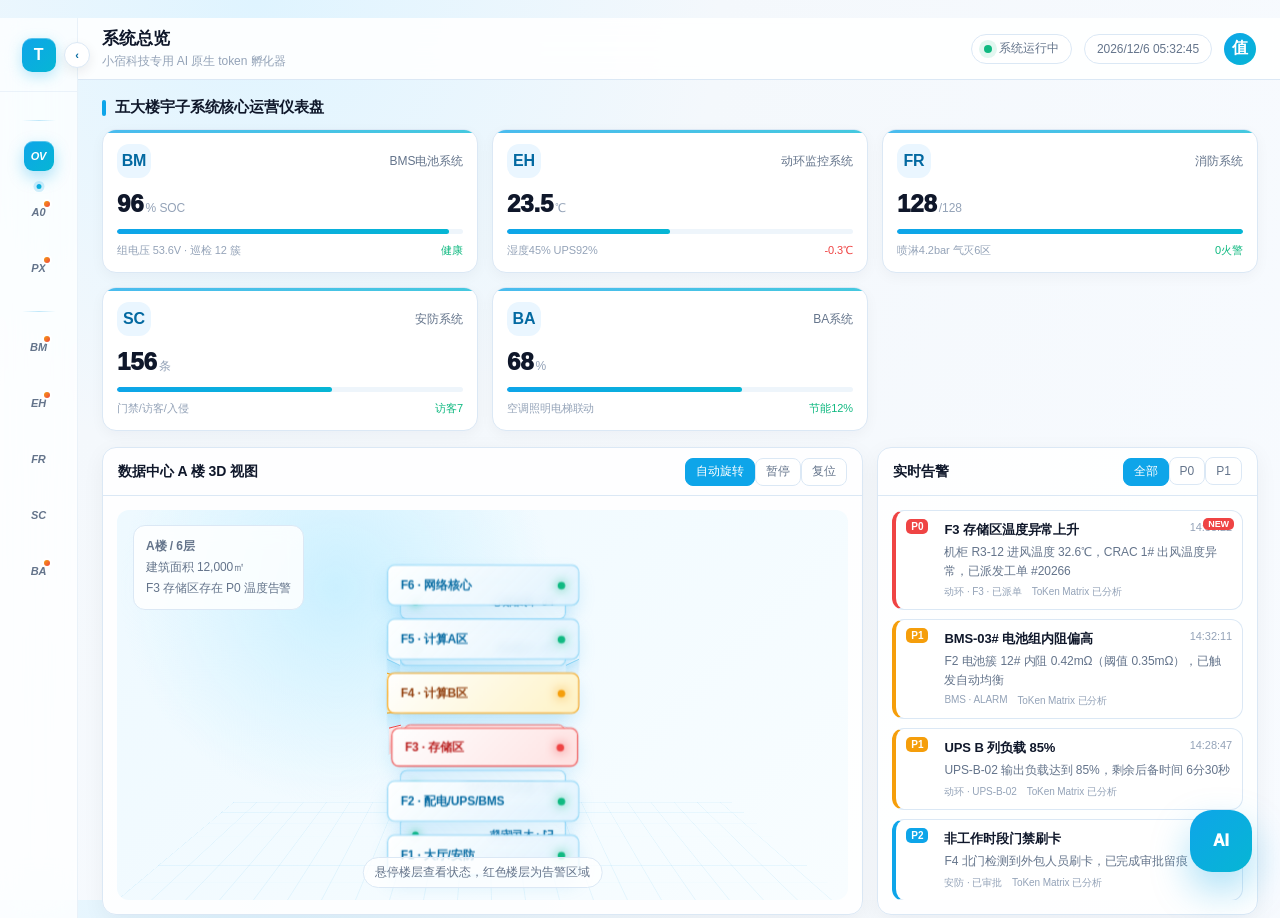
==== commit e8ed387c: "feat: update Dockerfile/console.html/main.py" ====
--- a/backend/console.html
+++ b/backend/console.html
@@ -1,4 +1,4 @@
-﻿<!DOCTYPE html>
+﻿﻿<!DOCTYPE html>
 <html lang="zh-CN">
 <head>
   <meta charset="UTF-8" />
@@ -55,7 +55,12 @@
     @keyframes brandIn{from{opacity:0;transform:translateX(-8px) scale(.92)}to{opacity:1;transform:translateX(0) scale(1)}}.top-actions{display:flex;align-items:center;gap:12px}.pill{height:30px;border:1px solid var(--line);border-radius:999px;background:#fff;padding:0 12px;display:flex;align-items:center;gap:7px;font-size:12px;color:var(--muted)}.dot{width:8px;height:8px;border-radius:50%;background:var(--green);box-shadow:0 0 0 5px rgba(16,185,129,.12);animation:pulse 2s infinite}.avatar{width:32px;height:32px;border-radius:50%;background:linear-gradient(135deg,var(--blue),var(--blue2));color:#fff;display:grid;place-items:center;font-weight:800}
     .content{flex:1;overflow:auto;padding:18px 22px 92px}.page{display:none;animation:fade .22s ease}.page.active{display:block}.section-title{display:flex;align-items:center;gap:9px;font-weight:900;color:var(--title);font-size:15px;margin:0 0 12px}.section-title:before{content:"";width:4px;height:16px;border-radius:4px;background:var(--blue)}
     .metrics{display:grid;grid-template-columns:repeat(5,minmax(0,1fr));gap:14px;margin-bottom:16px;align-items:stretch}.metric{background:var(--card);border:1px solid var(--line);border-radius:var(--radius);padding:14px;box-shadow:0 4px 14px rgba(15,23,42,.04);position:relative;overflow:hidden;transition:.25s;display:flex;flex-direction:column;min-height:138px}.metric:hover{transform:translateY(-3px);box-shadow:var(--shadow2);border-color:#9bdcff}.metric:after{content:"";position:absolute;inset:0 0 auto 0;height:3px;background:linear-gradient(90deg,var(--blue),var(--blue2));opacity:.75}.metric-head{display:flex;justify-content:space-between;align-items:center;margin-bottom:12px}.metric-ico{width:34px;height:34px;border-radius:12px;background:var(--soft);color:var(--blue3);font-weight:900;display:grid;place-items:center}.metric small{color:var(--muted);font-size:12px}.value{font-size:24px;font-weight:950;color:var(--title);font-variant-numeric:tabular-nums}.unit{font-size:12px;color:var(--weak);font-weight:500;margin-left:2px}.bar{height:5px;background:#eef5fb;border-radius:99px;margin:11px 0 9px;overflow:hidden}.bar i{display:block;height:100%;width:60%;background:linear-gradient(90deg,var(--blue),var(--blue2));border-radius:99px;transition:.7s}.meta{display:flex;justify-content:space-between;color:var(--weak);font-size:11px}.up{color:var(--green)}.down{color:var(--red)}.warnText{color:var(--orange)}
-    .mid{display:grid;grid-template-columns:minmax(520px,2fr) minmax(330px,1fr);gap:14px;margin-bottom:16px;align-items:stretch}.mid>.panel{display:flex;flex-direction:column}.panel{background:rgba(255,255,255,.92);border:1px solid var(--line);border-radius:var(--radius);box-shadow:0 6px 22px rgba(15,23,42,.05);overflow:hidden}.panel-h{height:48px;border-bottom:1px solid var(--line);display:flex;align-items:center;justify-content:space-between;padding:0 15px}.panel-h b{color:var(--title);font-size:14px}.panel-b{padding:14px}.btn{border:1px solid var(--line);background:#fff;color:var(--muted);border-radius:8px;height:28px;padding:0 10px;cursor:pointer;font-size:12px;transition:.18s}.btn:hover,.btn.active{background:var(--blue);border-color:var(--blue);color:#fff}
+    .mid{display:grid;grid-template-columns:minmax(520px,2fr) minmax(330px,1fr);gap:14px;margin-bottom:16px;align-items:stretch}.mid>.panel{display:flex;flex-direction:column}.panel{background:rgba(255,255,255,.92);border:1px solid var(--line);border-radius:var(--radius);box-shadow:0 6px 22px rgba(15,23,42,.05);overflow:hidden}.panel-h{height:48px;border-bottom:1px solid var(--line);display:flex;align-items:center;justify-content:space-between;padding:0 15px;gap:10px}.panel-h b{color:var(--title);font-size:14px}
+    .link-detail{display:inline-flex;align-items:center;gap:5px;padding:4px 11px;border-radius:99px;font-size:11.5px;font-weight:800;color:#fff;background:linear-gradient(135deg,#0ea5e9 0%,#6366f1 55%,#8b5cf6 100%);border:1px solid rgba(99,102,241,.45);box-shadow:0 4px 12px rgba(99,102,241,.32);text-decoration:none;letter-spacing:.02em;transition:.18s;flex-shrink:0}
+    .link-detail .arr{font-size:12px;font-weight:900;transition:transform .18s}
+    .link-detail:hover{transform:translateY(-1px);box-shadow:0 6px 18px rgba(99,102,241,.5);filter:brightness(1.06)}
+    .link-detail:hover .arr{transform:translate(2px,-2px)}
+    .link-detail:active{transform:translateY(0)}.panel-b{padding:14px}.btn{border:1px solid var(--line);background:#fff;color:var(--muted);border-radius:8px;height:28px;padding:0 10px;cursor:pointer;font-size:12px;transition:.18s}.btn:hover,.btn.active{background:var(--blue);border-color:var(--blue);color:#fff}
     .building{height:390px;border-radius:12px;background:radial-gradient(circle at 30% 20%,#cbf0ff 0,transparent 36%),linear-gradient(135deg,#eef9ff,#f8fdff);position:relative;overflow:hidden;perspective:1200px;display:grid;place-items:center}.building:before{content:"";position:absolute;inset:0;background-image:linear-gradient(rgba(14,165,233,.08) 1px,transparent 1px),linear-gradient(90deg,rgba(14,165,233,.08) 1px,transparent 1px);background-size:34px 34px;transform:perspective(700px) rotateX(62deg) translateY(40%);transform-origin:bottom}.building-info{position:absolute;left:16px;top:15px;background:rgba(255,255,255,.84);border:1px solid var(--line);border-radius:12px;padding:10px 12px;line-height:1.75;font-size:12px;color:var(--muted);backdrop-filter:blur(10px)}.stage{width:200px;height:310px;position:relative;transform-style:preserve-3d;animation:rotateBuilding 24s linear infinite}.stage.paused{animation-play-state:paused}.floor{position:absolute;left:50%;top:50%;width:178px;height:38px;margin-left:-89px;transform-style:preserve-3d;transition:.25s;cursor:pointer}.floor:hover{filter:brightness(1.02);scale:1.04}.face{position:absolute;inset:0;border:1px solid rgba(14,165,233,.42);border-radius:7px;background:linear-gradient(135deg,rgba(255,255,255,.96),rgba(224,242,254,.9));box-shadow:0 8px 18px rgba(14,165,233,.14);display:flex;align-items:center;justify-content:space-between;padding:0 12px;font-size:11px;font-weight:900;color:var(--blue3);backdrop-filter:blur(4px)}.front{transform:translateZ(89px)}.back{transform:translateZ(-89px) rotateY(180deg)}.right{transform:rotateY(90deg) translateZ(89px)}.left{transform:rotateY(-90deg) translateZ(89px)}.floor.alert .face{border-color:var(--red);background:linear-gradient(135deg,#fff,#fee2e2);color:#b91c1c;animation:alarm 1.4s infinite}.floor.warn .face{border-color:var(--orange);background:linear-gradient(135deg,#fff,#fef3c7);color:#92400e}.led{width:7px;height:7px;border-radius:50%;background:var(--green);box-shadow:0 0 10px var(--green)}.floor.alert .led{background:var(--red);box-shadow:0 0 10px var(--red)}.floor.warn .led{background:var(--orange);box-shadow:0 0 10px var(--orange)}.hint{position:absolute;bottom:12px;left:50%;transform:translateX(-50%);font-size:12px;color:var(--muted);background:rgba(255,255,255,.8);border:1px solid var(--line);border-radius:999px;padding:6px 12px}
     .alerts{height:390px;overflow:auto}.alert{display:flex;gap:10px;border:1px solid var(--line);border-left-width:4px;border-radius:12px;padding:10px;margin-bottom:9px;background:#fff;position:relative;animation:slideIn .22s ease}.alert:hover{background:#f8fcff;transform:translateX(2px)}.alert.p0{border-left-color:var(--red)}.alert.p1{border-left-color:var(--orange)}.alert.p2{border-left-color:var(--blue)}.alert.p3{border-left-color:var(--green)}.alert.new:after{content:"NEW";position:absolute;right:8px;top:7px;background:var(--red);color:#fff;border-radius:5px;padding:1px 5px;font-size:9px;font-weight:900;animation:blink 1.2s infinite}.level{font-size:10px;font-weight:900;color:#fff;border-radius:5px;padding:2px 5px;margin-right:6px}.p0 .level{background:var(--red)}.p1 .level{background:var(--orange)}.p2 .level{background:var(--blue)}.p3 .level{background:var(--green)}.alert-title{font-size:13px;font-weight:900;color:var(--title)}.alert-desc{font-size:12px;color:var(--muted);line-height:1.55;margin-top:4px}.alert-meta{display:flex;gap:10px;font-size:10px;color:var(--weak);margin-top:5px}.alert-time{font-size:11px;color:var(--weak);margin-left:auto;white-space:nowrap}
     .bottom{display:grid;grid-template-columns:1fr 1fr;gap:14px}.activity{display:flex;gap:11px;background:#f8fbff;border:1px solid var(--line);border-radius:12px;padding:11px;margin-bottom:10px;transition:.2s}.activity:hover{transform:translateY(-2px);box-shadow:var(--shadow)}.aico{width:34px;height:34px;border-radius:11px;background:linear-gradient(135deg,var(--blue),var(--blue2));color:#fff;display:grid;place-items:center;font-size:12px;font-weight:900;flex:0 0 auto}.activity h4{margin:0 0 4px;color:var(--title);font-size:13px}.activity p{margin:0;color:var(--muted);font-size:12px;line-height:1.5}.trace{display:flex;align-items:center;gap:5px;margin-top:8px;flex-wrap:wrap}.node{font-size:10px;border-radius:999px;padding:3px 7px;background:#e0f2fe;color:var(--blue3);font-weight:900}.node.done{background:#dcfce7;color:#047857}.node.active{background:var(--blue);color:#fff;animation:nodePulse 1.3s infinite}.arrow{font-size:10px;color:var(--weak)}.tag{display:inline-block;font-size:10px;font-weight:900;border-radius:6px;padding:2px 6px;background:#e0f2fe;color:var(--blue3);margin-top:7px}.tag.warn{background:#fef3c7;color:#b45309}.tag.danger{background:#fee2e2;color:#b91c1c}.tag.ok{background:#dcfce7;color:#047857}.actions{display:flex;gap:7px;margin-top:8px}
@@ -1419,7 +1424,11 @@
         </div>
         <div class="ops-top">
           <div class="panel">
-            <div class="panel-h"><b>实时透传 KPI · 5 大系统</b><span class="tag ok">在线 128/128</span></div>
+            <div class="panel-h">
+              <b>实时透传 KPI · 5 大系统</b>
+              <a class="link-detail" id="kpiDetailLink" href="https://page.denghao.wiki/five-sentinel-console/" target="_blank" rel="noopener" title="点击查看算力中心详情">🔗 算力中心详情 <span class="arr">↗</span></a>
+              <span class="tag ok">在线 128/128</span>
+            </div>
             <div class="panel-b">
               <div class="kpi-grid" id="kpiGrid" style="flex:0 0 auto"></div>
               <div class="chart-card" style="flex:1;display:flex;flex-direction:column;min-height:0;margin-bottom:0">
